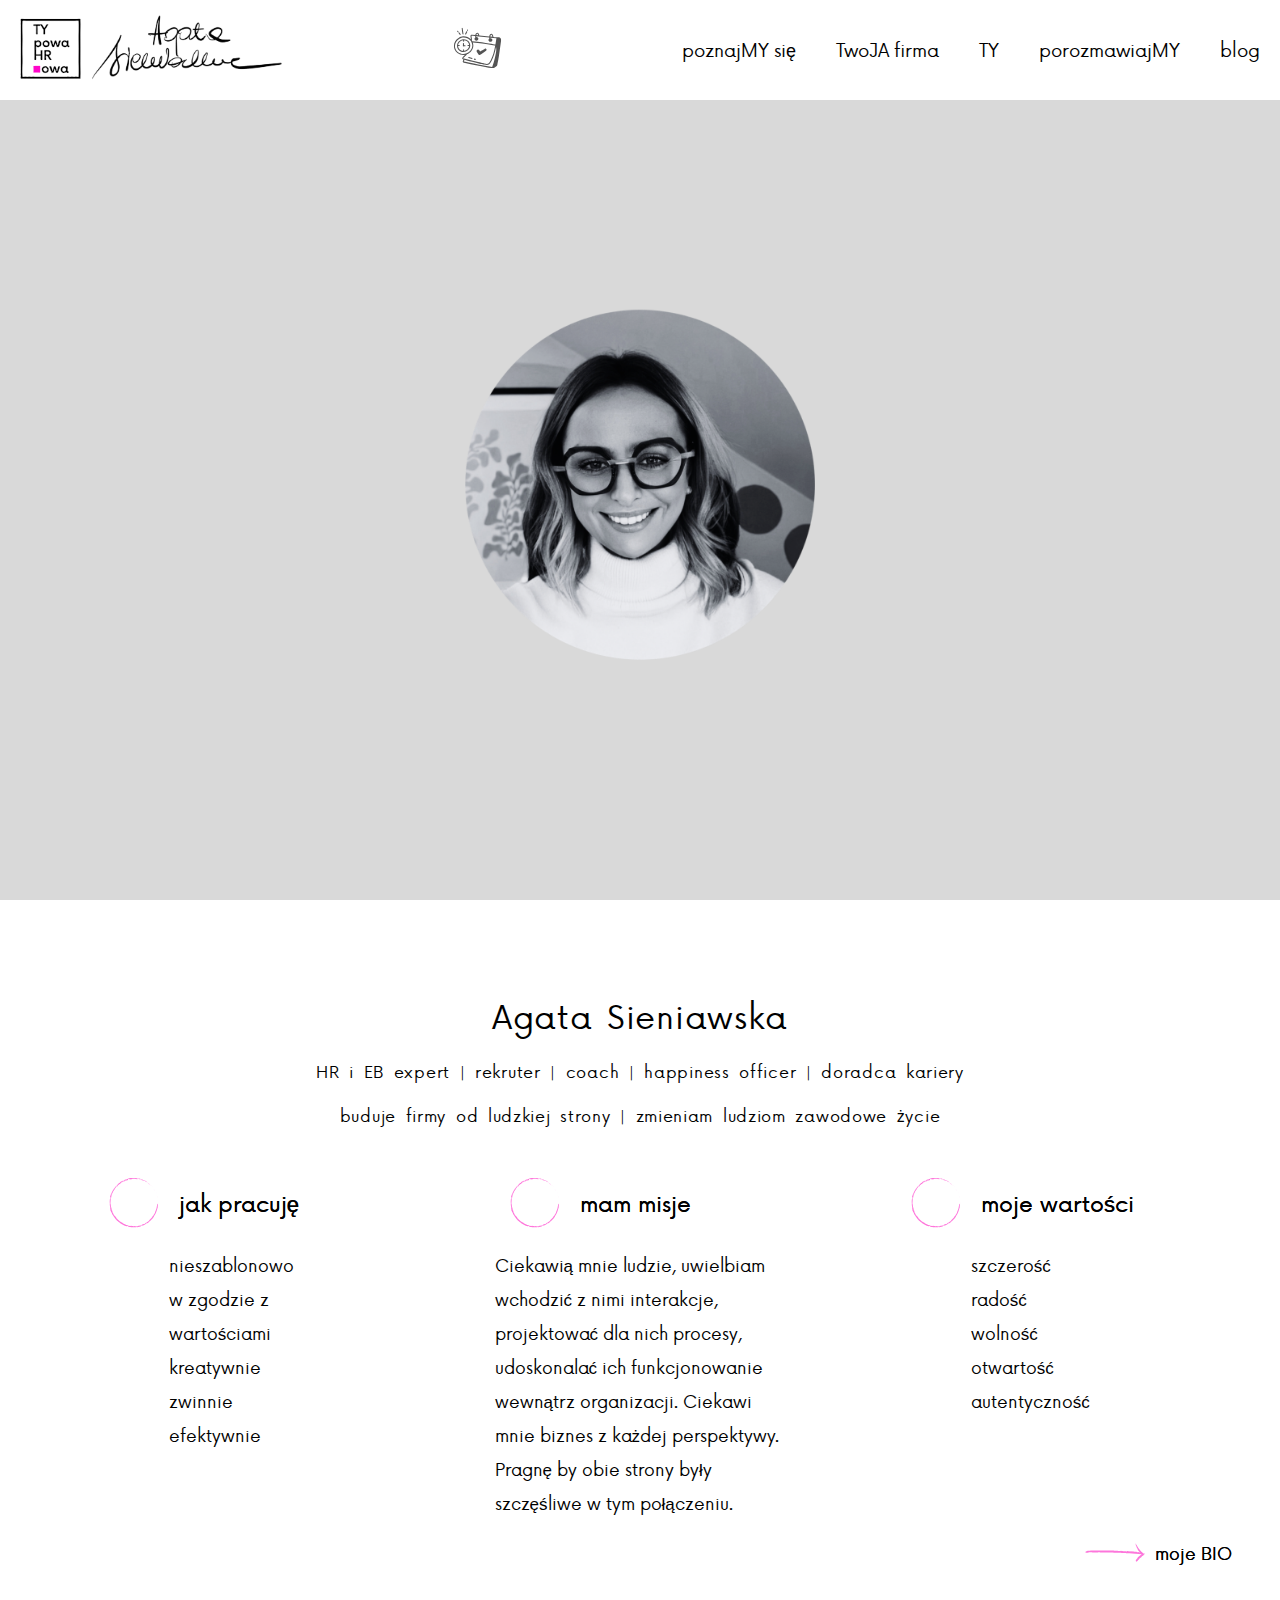
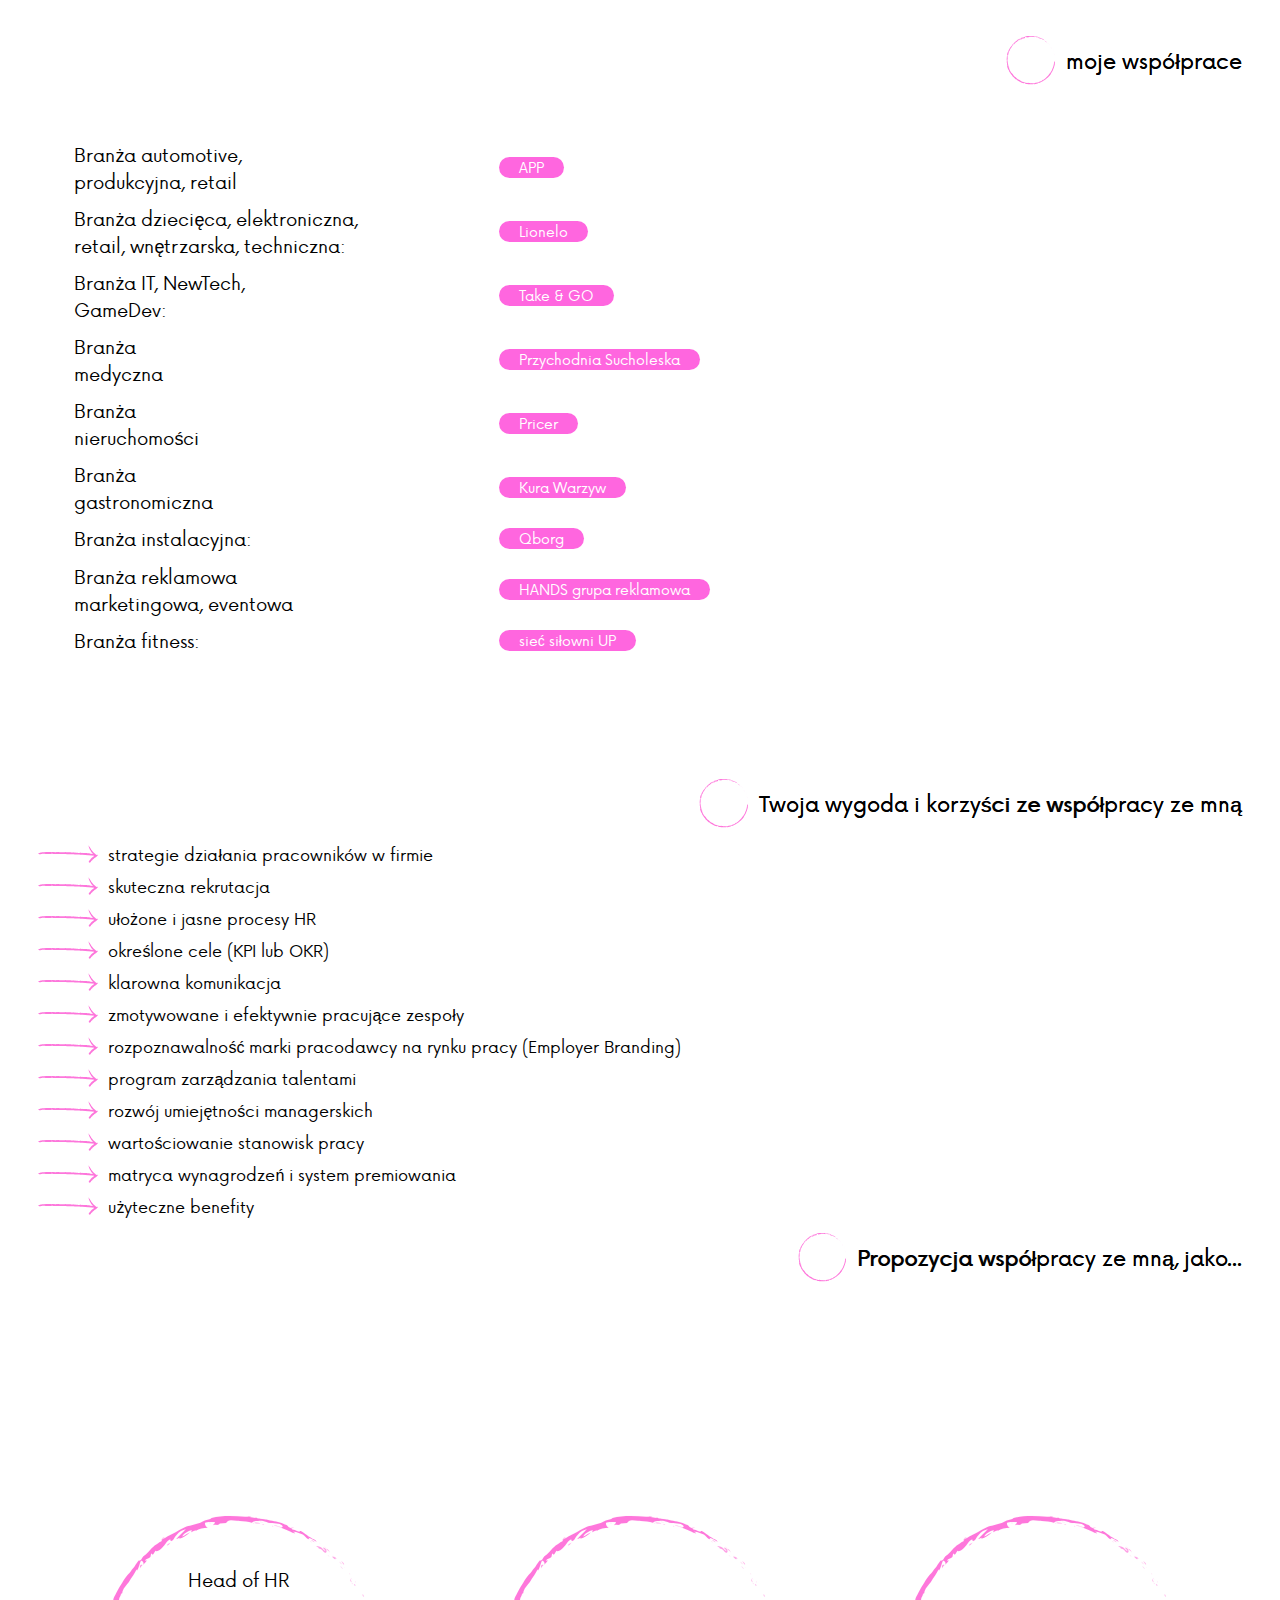
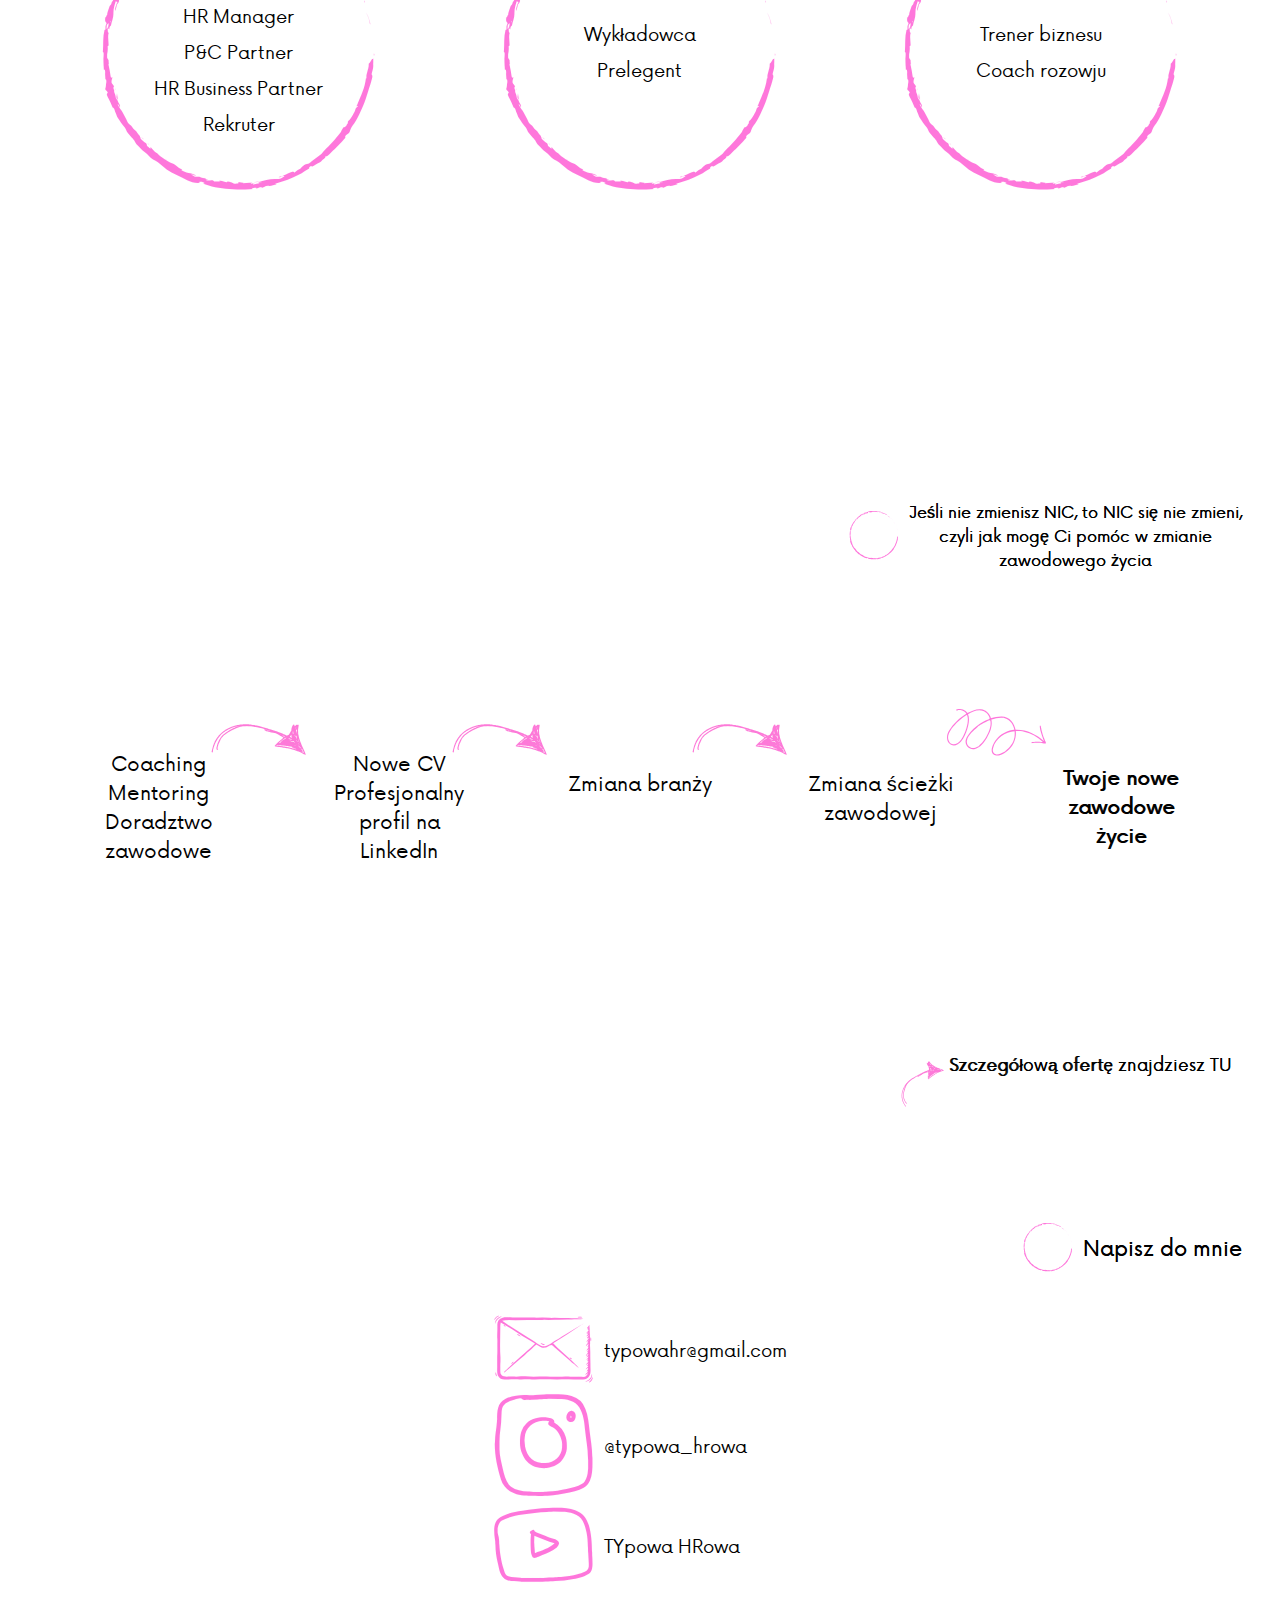
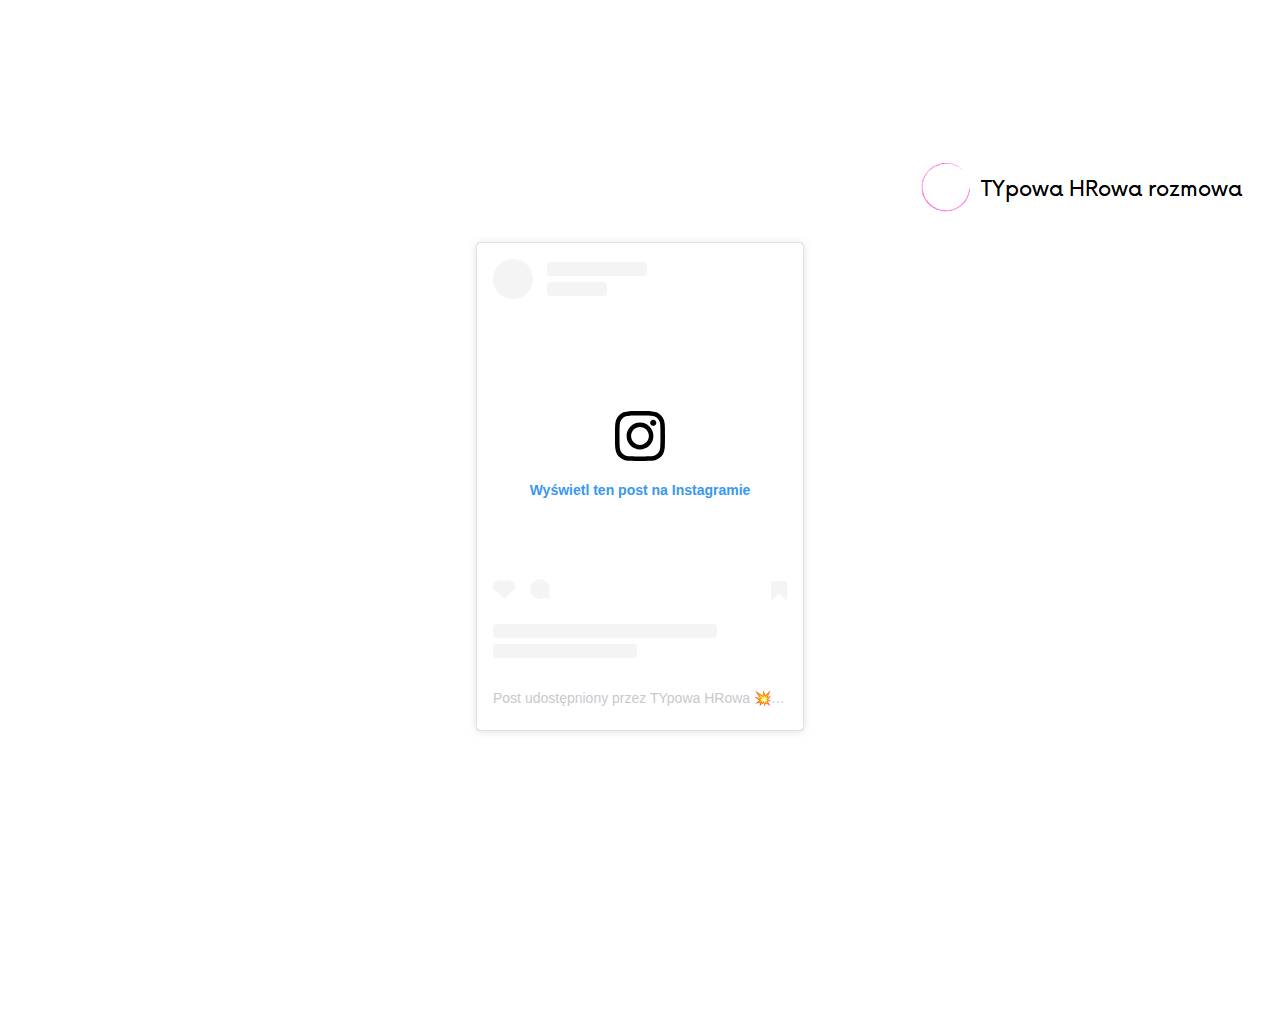
==== index.html @ 860b3805 "corrected logo Linkedin" ====
<!DOCTYPE html>
<html lang="pl">

<head>
  <meta charset="UTF-8" />
  <link rel="icon" type="image/svg+xml" href="/img/icon.svg" />
  <meta name="viewport" content="width=device-width, initial-scale=1.0" />
  <title>TypowaHRowa</title>
  <meta name="viewport" content="width=device-width, initial-scale=1.0" />

  <link rel="stylesheet" href="css/typowaHR.css" />
</head>

<body>

  <header class="header">
    <div class="header__wrapNav">
      <button class="header__logo">
        <img class="logo__icon" src="img/TYpowa HRowa logo_Agatka.svg" alt="typowaHR logo" />
        <img class="logo__icon" src="img/podpis.png" alt="typowaHR logo" />
      </button>
      <a class="meet__icon" href="https://calendly.com/typowahr/konsultacje-z-typowa-hrowa?month=2024-11">
        <svg xmlns="http://www.w3.org/2000/svg" xmlns:xlink="http://www.w3.org/1999/xlink" width="50"
          zoomAndPan="magnify" viewBox="0 0 37.5 37.499999" height="50" preserveAspectRatio="xMidYMid meet"
          version="1.0">
          <defs>
            <clipPath id="b711e6cffb">
              <path d="M 1 6 L 37 6 L 37 32.980469 L 1 32.980469 Z M 1 6 " clip-rule="nonzero" />
            </clipPath>
            <clipPath id="faabc75b31">
              <path d="M 7 2.636719 L 9 2.636719 L 9 8 L 7 8 Z M 7 2.636719 " clip-rule="nonzero" />
            </clipPath>
          </defs>
          <path fill="#545454"
            d="M 18.632812 20.929688 C 19.539062 21.941406 19.667969 23.257812 20.664062 23.265625 C 20.667969 23.265625 20.667969 23.265625 20.671875 23.265625 C 21.222656 23.265625 21.003906 23.125 24.285156 21.046875 C 24.824219 20.683594 25.882812 20.167969 25.953125 19.402344 C 25.96875 19.21875 25.929688 18.941406 25.65625 18.6875 C 25.441406 18.484375 25.117188 18.410156 24.792969 18.488281 C 24.484375 18.558594 24.539062 18.550781 21.378906 20.464844 C 21.113281 20.625 21.101562 20.65625 20.84375 20.207031 C 20.617188 19.8125 20.335938 19.40625 19.917969 19.253906 C 19.5 19.101562 19.007812 19.242188 18.71875 19.589844 C 18.34375 20.042969 18.445312 20.71875 18.632812 20.929688 Z M 18.632812 20.929688 "
            fill-opacity="1" fill-rule="nonzero" />
          <path fill="#545454"
            d="M 16.738281 26.738281 C 17.359375 26.902344 17.375 26.921875 17.46875 26.921875 C 17.644531 26.921875 17.800781 26.808594 17.847656 26.632812 C 17.90625 26.421875 17.785156 26.207031 17.574219 26.148438 L 16.945312 25.976562 C 16.734375 25.917969 16.519531 26.042969 16.460938 26.25 C 16.40625 26.460938 16.527344 26.679688 16.738281 26.738281 Z M 16.738281 26.738281 "
            fill-opacity="1" fill-rule="nonzero" />
          <path fill="#545454"
            d="M 12.523438 25.578125 L 14.90625 26.234375 C 15.113281 26.289062 15.332031 26.171875 15.390625 25.957031 C 15.449219 25.746094 15.324219 25.53125 15.117188 25.472656 L 12.734375 24.820312 C 12.519531 24.757812 12.304688 24.882812 12.25 25.09375 C 12.191406 25.304688 12.316406 25.519531 12.523438 25.578125 Z M 12.523438 25.578125 "
            fill-opacity="1" fill-rule="nonzero" />
          <g clip-path="url(#b711e6cffb)">
            <path fill="#545454"
              d="M 4.0625 21.773438 C 5.664062 22.972656 7.683594 23.535156 9.828125 23.132812 C 9.433594 23.5625 8.707031 24.316406 8.230469 24.660156 C 7.195312 25.402344 7.503906 26.226562 8.535156 26.617188 C 8.503906 26.980469 8.394531 27.335938 8.238281 27.554688 C 7.828125 28.128906 7.984375 28.746094 8.863281 28.96875 C 13.113281 30.050781 27.160156 32.550781 30.246094 33.164062 C 30.332031 33.21875 30.429688 33.246094 30.539062 33.246094 C 31.011719 33.246094 31.667969 32.785156 32.265625 32.367188 C 32.992188 31.855469 33.773438 31.726562 33.96875 30.75 C 34.707031 27.035156 34.792969 26.992188 35.753906 20.105469 L 36.757812 12.910156 C 36.835938 12.355469 37.042969 10.878906 36.027344 10.222656 C 35.632812 9.96875 34.398438 9.96875 33.878906 10.015625 C 33.742188 9.976562 32.511719 9.863281 31.054688 9.703125 C 30.984375 8.324219 30.332031 7.328125 29.484375 7.328125 C 28.703125 7.328125 28.089844 8.175781 27.941406 9.371094 L 20.503906 8.578125 C 20.355469 7.371094 19.742188 6.519531 18.964844 6.519531 C 18.25 6.519531 17.683594 7.226562 17.476562 8.257812 L 15.128906 8.007812 C 14.734375 7.972656 14.359375 8.085938 14.144531 8.3125 C 13.691406 8.761719 13.863281 9.589844 14.015625 10.316406 C 14.121094 10.8125 14.117188 10.789062 14.140625 11.5 C 12.613281 9.855469 10.550781 9.179688 8.316406 9.269531 C 7.144531 9.320312 6.175781 9.773438 5.199219 10.273438 C 0.855469 12.570312 0.0117188 18.652344 4.0625 21.773438 Z M 8.691406 25.296875 C 9.441406 24.757812 10.59375 23.53125 11.226562 22.71875 C 14.746094 21.308594 16.992188 17.566406 15.570312 13.796875 C 26.433594 14.878906 31.421875 16.09375 32.433594 16.203125 C 31.511719 20.835938 30.878906 23.699219 28.960938 27.328125 L 28.824219 27.589844 C 27.519531 30.089844 26.726562 30.382812 24.269531 29.6875 C 23.9375 29.605469 23.445312 29.398438 19.546875 28.578125 C 15.917969 27.808594 12.429688 26.917969 9.011719 25.945312 C 8.109375 25.6875 8.359375 25.539062 8.691406 25.296875 Z M 9.058594 28.203125 C 8.90625 28.167969 8.835938 28.125 8.816406 28.125 C 8.871094 27.976562 9.1875 27.691406 9.300781 26.84375 C 13.824219 28.113281 16.757812 28.792969 19.386719 29.347656 C 23.296875 30.175781 23.707031 30.359375 24.054688 30.445312 C 26.78125 31.214844 27.980469 30.90625 29.523438 27.953125 L 29.65625 27.699219 C 31.496094 24.21875 32.167969 21.53125 33.023438 17.261719 C 33.226562 18.382812 33.257812 19.5 33.097656 20.566406 C 32.40625 25.121094 31.011719 30.058594 30.410156 31.410156 C 30.25 31.773438 30.125 32.070312 30.054688 32.324219 C 26.355469 31.605469 13.136719 29.242188 9.058594 28.203125 Z M 29.484375 8.117188 C 29.804688 8.117188 30.179688 8.726562 30.253906 9.617188 L 28.730469 9.453125 C 28.839844 8.625 29.210938 8.117188 29.484375 8.117188 Z M 18.964844 7.308594 C 19.246094 7.308594 19.570312 7.777344 19.695312 8.492188 L 18.261719 8.339844 C 18.410156 7.695312 18.726562 7.308594 18.964844 7.308594 Z M 14.707031 8.863281 C 14.878906 8.683594 15.574219 8.886719 17.394531 9.042969 C 17.390625 9.359375 17.40625 9.652344 17.492188 10.039062 C 17.09375 10.277344 16.832031 10.6875 16.832031 11.148438 C 16.832031 11.882812 17.492188 12.476562 18.300781 12.476562 C 19.113281 12.476562 19.773438 11.882812 19.773438 11.148438 C 19.773438 10.414062 19.113281 9.816406 18.300781 9.816406 C 18.285156 9.816406 18.269531 9.820312 18.25 9.820312 C 18.207031 9.613281 18.179688 9.378906 18.179688 9.125 L 27.921875 10.160156 C 27.9375 10.402344 27.964844 10.632812 28.011719 10.847656 C 26.800781 11.578125 27.375 13.285156 28.820312 13.285156 C 29.632812 13.285156 30.292969 12.6875 30.292969 11.957031 C 30.292969 11.234375 29.640625 10.601562 28.769531 10.628906 C 28.746094 10.507812 28.726562 10.382812 28.714844 10.246094 L 33.308594 10.734375 C 33.164062 11.546875 33.042969 12.371094 32.929688 13.167969 C 32.824219 13.90625 32.707031 14.660156 32.574219 15.421875 C 31.535156 15.339844 26.351562 14.050781 15.195312 12.964844 C 15.109375 12.8125 15.023438 12.65625 14.929688 12.507812 C 14.949219 11.957031 14.941406 11.390625 14.898438 10.8125 C 14.867188 10.347656 14.488281 9.082031 14.707031 8.863281 Z M 5.5625 10.972656 C 6.753906 10.359375 7.5 10.050781 8.726562 10.050781 C 12.667969 10.050781 15.113281 12.941406 15.214844 15.949219 C 15.390625 20.820312 9.121094 24.578125 4.542969 21.144531 C 0.941406 18.375 1.738281 12.996094 5.5625 10.972656 Z M 5.5625 10.972656 "
              fill-opacity="1" fill-rule="nonzero" />
          </g>
          <path fill="#545454"
            d="M 4.785156 19.285156 C 7.890625 22.941406 13.851562 20.363281 13.695312 15.984375 C 13.65625 14.875 13.214844 13.800781 12.445312 12.964844 C 11.480469 11.902344 10.164062 11.398438 8.722656 11.398438 C 7.761719 11.398438 7.152344 11.660156 6.316406 12.09375 C 4.375 13.125 3.363281 15.363281 3.878906 17.480469 C 4.046875 18.136719 4.355469 18.757812 4.785156 19.285156 Z M 6.683594 12.789062 C 7.234375 12.503906 7.746094 12.273438 8.328125 12.214844 L 8.328125 12.964844 C 8.328125 13.183594 8.503906 13.359375 8.722656 13.359375 C 8.9375 13.359375 9.117188 13.183594 9.117188 12.964844 L 9.117188 12.207031 C 9.648438 12.246094 10.148438 12.367188 10.601562 12.574219 C 11.078125 12.789062 11.503906 13.097656 11.863281 13.496094 C 12.453125 14.140625 12.8125 14.945312 12.890625 15.792969 L 11.941406 15.792969 C 11.722656 15.792969 11.546875 15.96875 11.546875 16.183594 C 11.546875 16.402344 11.722656 16.578125 11.941406 16.578125 L 12.878906 16.578125 C 12.648438 18.375 11.054688 19.941406 9.117188 20.203125 L 9.117188 19.40625 C 9.117188 19.1875 8.9375 19.011719 8.722656 19.011719 C 8.503906 19.011719 8.328125 19.1875 8.328125 19.40625 L 8.328125 20.234375 C 6.335938 20.117188 4.65625 18.640625 4.542969 16.578125 L 5.5 16.578125 C 5.71875 16.578125 5.894531 16.402344 5.894531 16.183594 C 5.894531 15.96875 5.71875 15.792969 5.5 15.792969 L 4.578125 15.792969 C 4.769531 14.476562 5.582031 13.378906 6.683594 12.789062 Z M 6.683594 12.789062 "
            fill-opacity="1" fill-rule="nonzero" />
          <path fill="#545454"
            d="M 8.585938 16.824219 C 8.96875 16.75 9.359375 16.730469 9.746094 16.765625 C 9.957031 16.789062 10.15625 16.628906 10.175781 16.410156 C 10.199219 16.195312 10.039062 16.003906 9.820312 15.980469 C 9.542969 15.953125 9.265625 15.953125 8.988281 15.972656 C 9.039062 15.519531 9.03125 15.058594 8.960938 14.613281 C 8.925781 14.398438 8.730469 14.25 8.507812 14.285156 C 8.292969 14.316406 8.148438 14.519531 8.179688 14.734375 C 8.265625 15.265625 8.246094 15.824219 8.125 16.347656 C 8.0625 16.625 8.308594 16.878906 8.585938 16.824219 Z M 8.585938 16.824219 "
            fill-opacity="1" fill-rule="nonzero" />
          <path fill="#545454"
            d="M 4.589844 5.257812 C 4.453125 5.085938 4.203125 5.058594 4.035156 5.195312 C 3.863281 5.332031 3.835938 5.578125 3.972656 5.75 C 4.113281 5.890625 4.195312 6.136719 4.472656 6.136719 C 4.800781 6.136719 4.988281 5.75 4.777344 5.492188 Z M 4.589844 5.257812 "
            fill-opacity="1" fill-rule="nonzero" />
          <path fill="#545454"
            d="M 5.820312 8.042969 C 5.898438 8.140625 6.011719 8.191406 6.128906 8.191406 C 6.457031 8.191406 6.644531 7.808594 6.433594 7.550781 L 5.464844 6.34375 C 5.324219 6.171875 5.078125 6.148438 4.910156 6.285156 C 4.738281 6.417969 4.714844 6.667969 4.851562 6.835938 Z M 5.820312 8.042969 "
            fill-opacity="1" fill-rule="nonzero" />
          <g clip-path="url(#faabc75b31)">
            <path fill="#545454"
              d="M 7.503906 2.75 C 7.289062 2.785156 7.140625 2.988281 7.175781 3.203125 L 7.847656 7.5625 C 7.882812 7.777344 8.085938 7.921875 8.300781 7.890625 C 8.515625 7.855469 8.664062 7.65625 8.628906 7.441406 L 7.953125 3.082031 C 7.921875 2.867188 7.714844 2.722656 7.503906 2.75 Z M 7.503906 2.75 "
              fill-opacity="1" fill-rule="nonzero" />
          </g>
          <path fill="#545454"
            d="M 11.953125 4.933594 L 12.039062 4.757812 C 12.136719 4.566406 12.058594 4.328125 11.867188 4.230469 C 11.671875 4.132812 11.433594 4.210938 11.335938 4.402344 L 11.25 4.578125 C 11.152344 4.769531 11.230469 5.007812 11.421875 5.105469 C 11.613281 5.203125 11.855469 5.128906 11.953125 4.933594 Z M 11.953125 4.933594 "
            fill-opacity="1" fill-rule="nonzero" />
          <path fill="#545454"
            d="M 11.238281 5.472656 C 11.046875 5.375 10.808594 5.453125 10.710938 5.644531 L 9.863281 7.328125 C 9.730469 7.59375 9.925781 7.902344 10.214844 7.902344 C 10.359375 7.902344 10.5 7.820312 10.570312 7.683594 L 11.414062 6 C 11.511719 5.804688 11.433594 5.570312 11.238281 5.472656 Z M 11.238281 5.472656 "
            fill-opacity="1" fill-rule="nonzero" />
        </svg>
      </a>
      <nav class="nav">
        <div class="nav__icon">
          <svg width="50" zoomAndPan="magnify" viewBox="0 0 37.5 37.499999" height="50"
            preserveAspectRatio="xMidYMid meet" version="1.0">
            <defs>
              <clipPath id="ff70ab6bd6">
                <path d="M 2.726562 0 L 34.550781 0 L 34.550781 37 L 2.726562 37 Z M 2.726562 0 " clip-rule="nonzero" />
              </clipPath>
              <clipPath id="d353095c99">
                <path
                  d="M 22.199219 18.507812 C 22.199219 18.640625 22.175781 18.765625 22.125 18.890625 C 22.074219 19.011719 22 19.121094 21.90625 19.214844 C 21.8125 19.308594 21.703125 19.378906 21.582031 19.429688 C 21.457031 19.480469 21.332031 19.507812 21.199219 19.507812 C 21.066406 19.507812 20.9375 19.480469 20.8125 19.429688 C 20.691406 19.378906 20.582031 19.308594 20.488281 19.214844 C 20.394531 19.121094 20.324219 19.011719 20.273438 18.890625 C 20.222656 18.765625 20.195312 18.636719 20.195312 18.503906 C 20.195312 18.371094 20.222656 18.246094 20.273438 18.121094 C 20.324219 18 20.394531 17.890625 20.492188 17.796875 C 20.585938 17.703125 20.691406 17.632812 20.816406 17.582031 C 20.9375 17.53125 21.066406 17.503906 21.199219 17.503906 C 21.332031 17.503906 21.460938 17.53125 21.582031 17.582031 C 21.703125 17.632812 21.8125 17.703125 21.90625 17.796875 C 22 17.890625 22.074219 18 22.125 18.121094 C 22.175781 18.246094 22.199219 18.375 22.199219 18.507812 Z M 19.199219 19.574219 C 18.9375 19.570312 18.71875 19.664062 18.535156 19.847656 C 18.351562 20.03125 18.257812 20.253906 18.257812 20.511719 C 18.257812 20.769531 18.351562 20.992188 18.535156 21.175781 C 18.71875 21.359375 18.941406 21.449219 19.199219 21.449219 C 19.460938 21.449219 19.679688 21.355469 19.863281 21.171875 C 20.046875 20.988281 20.136719 20.765625 20.136719 20.507812 C 20.136719 20.25 20.046875 20.027344 19.863281 19.84375 C 19.679688 19.660156 19.460938 19.570312 19.199219 19.566406 Z M 17.199219 21.636719 C 16.957031 21.636719 16.75 21.722656 16.578125 21.890625 C 16.40625 22.0625 16.320312 22.269531 16.320312 22.511719 C 16.320312 22.753906 16.40625 22.960938 16.578125 23.128906 C 16.75 23.300781 16.957031 23.386719 17.199219 23.386719 C 17.4375 23.386719 17.644531 23.300781 17.816406 23.128906 C 17.988281 22.957031 18.074219 22.753906 18.074219 22.511719 C 18.074219 22.269531 17.988281 22.0625 17.816406 21.890625 C 17.648438 21.71875 17.441406 21.632812 17.199219 21.632812 Z M 15.203125 23.695312 C 14.976562 23.695312 14.785156 23.773438 14.628906 23.933594 C 14.46875 24.089844 14.390625 24.28125 14.390625 24.507812 C 14.390625 24.730469 14.46875 24.921875 14.628906 25.082031 C 14.785156 25.238281 14.976562 25.320312 15.203125 25.320312 C 15.425781 25.320312 15.617188 25.238281 15.777344 25.082031 C 15.933594 24.921875 16.015625 24.730469 16.015625 24.507812 C 16.015625 24.28125 15.933594 24.089844 15.777344 23.933594 C 15.617188 23.773438 15.425781 23.695312 15.203125 23.695312 Z M 13.203125 25.757812 C 12.996094 25.757812 12.816406 25.832031 12.671875 25.976562 C 12.527344 26.125 12.453125 26.300781 12.453125 26.507812 C 12.453125 26.714844 12.527344 26.890625 12.671875 27.035156 C 12.816406 27.183594 12.996094 27.257812 13.203125 27.257812 C 13.410156 27.257812 13.585938 27.183594 13.730469 27.035156 C 13.878906 26.890625 13.949219 26.714844 13.949219 26.507812 C 13.949219 26.300781 13.878906 26.121094 13.730469 25.976562 C 13.582031 25.828125 13.40625 25.757812 13.195312 25.757812 Z M 11.195312 27.820312 C 11.007812 27.820312 10.84375 27.886719 10.710938 28.019531 C 10.578125 28.15625 10.511719 28.316406 10.511719 28.507812 C 10.511719 28.695312 10.578125 28.859375 10.710938 28.992188 C 10.84375 29.128906 11.007812 29.195312 11.195312 29.195312 C 11.386719 29.195312 11.546875 29.128906 11.683594 28.992188 C 11.816406 28.859375 11.882812 28.695312 11.882812 28.507812 C 11.882812 28.316406 11.816406 28.15625 11.683594 28.019531 C 11.546875 27.886719 11.386719 27.820312 11.195312 27.820312 Z M 9.195312 29.882812 C 9.023438 29.882812 8.878906 29.945312 8.757812 30.066406 C 8.636719 30.1875 8.574219 30.335938 8.574219 30.503906 C 8.574219 30.675781 8.636719 30.824219 8.757812 30.945312 C 8.878906 31.066406 9.023438 31.128906 9.195312 31.128906 C 9.367188 31.128906 9.515625 31.066406 9.636719 30.945312 C 9.757812 30.824219 9.820312 30.675781 9.820312 30.503906 C 9.820312 30.335938 9.757812 30.1875 9.636719 30.066406 C 9.515625 29.945312 9.367188 29.882812 9.195312 29.882812 Z M 7.195312 31.945312 C 7.039062 31.945312 6.910156 32.003906 6.800781 32.113281 C 6.691406 32.222656 6.636719 32.355469 6.636719 32.507812 C 6.636719 32.664062 6.691406 32.796875 6.800781 32.90625 C 6.910156 33.015625 7.042969 33.070312 7.199219 33.070312 C 7.351562 33.066406 7.484375 33.011719 7.59375 32.902344 C 7.703125 32.792969 7.757812 32.660156 7.757812 32.503906 C 7.753906 32.351562 7.699219 32.21875 7.589844 32.109375 C 7.480469 32 7.351562 31.945312 7.195312 31.945312 Z M 5.195312 34.011719 C 5.058594 34.007812 4.941406 34.058594 4.84375 34.15625 C 4.746094 34.253906 4.695312 34.371094 4.695312 34.507812 C 4.695312 34.644531 4.746094 34.761719 4.84375 34.859375 C 4.9375 34.957031 5.058594 35.007812 5.195312 35.007812 C 5.332031 35.007812 5.449219 34.957031 5.546875 34.859375 C 5.644531 34.761719 5.691406 34.644531 5.691406 34.507812 C 5.691406 34.371094 5.644531 34.253906 5.546875 34.15625 C 5.449219 34.058594 5.332031 34.011719 5.195312 34.011719 Z M 3.195312 36.074219 C 3.074219 36.074219 2.972656 36.117188 2.886719 36.199219 C 2.800781 36.285156 2.761719 36.386719 2.757812 36.507812 C 2.757812 36.628906 2.800781 36.730469 2.886719 36.816406 C 2.972656 36.902344 3.074219 36.945312 3.195312 36.945312 C 3.316406 36.945312 3.417969 36.902344 3.503906 36.816406 C 3.589844 36.730469 3.628906 36.628906 3.628906 36.507812 C 3.628906 36.390625 3.589844 36.285156 3.503906 36.203125 C 3.417969 36.117188 3.316406 36.074219 3.195312 36.074219 Z M 25.222656 17.503906 C 25.089844 17.503906 24.960938 17.527344 24.839844 17.578125 C 24.71875 17.628906 24.609375 17.703125 24.515625 17.796875 C 24.417969 17.890625 24.347656 17.996094 24.296875 18.121094 C 24.246094 18.242188 24.21875 18.371094 24.21875 18.503906 C 24.21875 18.636719 24.242188 18.765625 24.292969 18.886719 C 24.34375 19.011719 24.417969 19.117188 24.511719 19.210938 C 24.605469 19.308594 24.710938 19.378906 24.835938 19.429688 C 24.957031 19.480469 25.085938 19.507812 25.21875 19.507812 C 25.351562 19.507812 25.480469 19.480469 25.601562 19.429688 C 25.726562 19.378906 25.832031 19.308594 25.929688 19.214844 C 26.023438 19.121094 26.09375 19.011719 26.144531 18.890625 C 26.195312 18.765625 26.222656 18.640625 26.222656 18.507812 C 26.222656 18.375 26.195312 18.246094 26.144531 18.125 C 26.09375 18 26.023438 17.894531 25.929688 17.800781 C 25.835938 17.707031 25.726562 17.632812 25.605469 17.582031 C 25.484375 17.53125 25.355469 17.503906 25.222656 17.503906 Z M 23.222656 19.566406 C 22.964844 19.566406 22.742188 19.660156 22.558594 19.84375 C 22.375 20.023438 22.285156 20.246094 22.285156 20.503906 C 22.285156 20.765625 22.375 20.984375 22.558594 21.167969 C 22.742188 21.351562 22.960938 21.445312 23.222656 21.445312 C 23.480469 21.445312 23.703125 21.355469 23.886719 21.171875 C 24.070312 20.988281 24.160156 20.765625 24.160156 20.507812 C 24.160156 20.25 24.070312 20.027344 23.886719 19.84375 C 23.703125 19.660156 23.484375 19.566406 23.222656 19.566406 Z M 21.222656 21.632812 C 20.980469 21.632812 20.773438 21.714844 20.601562 21.886719 C 20.433594 22.058594 20.347656 22.265625 20.347656 22.507812 C 20.347656 22.75 20.433594 22.953125 20.601562 23.125 C 20.773438 23.296875 20.980469 23.382812 21.222656 23.382812 C 21.464844 23.382812 21.671875 23.296875 21.839844 23.125 C 22.011719 22.953125 22.097656 22.746094 22.097656 22.507812 C 22.097656 22.265625 22.011719 22.058594 21.839844 21.886719 C 21.671875 21.71875 21.464844 21.632812 21.222656 21.632812 Z M 19.222656 23.695312 C 19 23.695312 18.808594 23.773438 18.648438 23.933594 C 18.488281 24.089844 18.410156 24.28125 18.410156 24.507812 C 18.410156 24.730469 18.488281 24.921875 18.648438 25.082031 C 18.808594 25.238281 19 25.320312 19.222656 25.320312 C 19.445312 25.320312 19.636719 25.238281 19.796875 25.082031 C 19.957031 24.921875 20.035156 24.730469 20.035156 24.507812 C 20.035156 24.28125 19.957031 24.089844 19.796875 23.933594 C 19.636719 23.773438 19.445312 23.695312 19.222656 23.695312 Z M 17.222656 25.757812 C 17.015625 25.757812 16.839844 25.832031 16.691406 25.976562 C 16.546875 26.125 16.472656 26.300781 16.472656 26.507812 C 16.472656 26.714844 16.546875 26.890625 16.691406 27.035156 C 16.839844 27.183594 17.015625 27.257812 17.222656 27.257812 C 17.429688 27.257812 17.605469 27.183594 17.75 27.035156 C 17.898438 26.890625 17.972656 26.714844 17.972656 26.507812 C 17.972656 26.300781 17.898438 26.125 17.753906 25.976562 C 17.605469 25.832031 17.429688 25.757812 17.222656 25.757812 Z M 15.222656 27.820312 C 15.03125 27.820312 14.871094 27.890625 14.738281 28.023438 C 14.605469 28.160156 14.539062 28.320312 14.539062 28.511719 C 14.539062 28.699219 14.609375 28.863281 14.742188 28.996094 C 14.878906 29.128906 15.039062 29.195312 15.230469 29.195312 C 15.417969 29.191406 15.578125 29.125 15.714844 28.992188 C 15.847656 28.855469 15.914062 28.695312 15.914062 28.503906 C 15.914062 28.316406 15.84375 28.152344 15.710938 28.019531 C 15.574219 27.886719 15.410156 27.820312 15.222656 27.820312 Z M 13.222656 29.882812 C 13.050781 29.882812 12.902344 29.945312 12.78125 30.066406 C 12.660156 30.1875 12.597656 30.335938 12.597656 30.503906 C 12.597656 30.675781 12.660156 30.824219 12.78125 30.945312 C 12.902344 31.066406 13.050781 31.128906 13.222656 31.128906 C 13.394531 31.128906 13.539062 31.066406 13.660156 30.945312 C 13.78125 30.824219 13.84375 30.675781 13.84375 30.503906 C 13.84375 30.335938 13.78125 30.1875 13.660156 30.066406 C 13.539062 29.945312 13.394531 29.882812 13.222656 29.882812 Z M 11.222656 31.945312 C 11.066406 31.945312 10.933594 32.003906 10.824219 32.113281 C 10.714844 32.222656 10.660156 32.351562 10.660156 32.507812 C 10.660156 32.664062 10.714844 32.796875 10.824219 32.90625 C 10.933594 33.015625 11.066406 33.070312 11.222656 33.070312 C 11.375 33.070312 11.507812 33.015625 11.617188 32.90625 C 11.726562 32.796875 11.78125 32.664062 11.78125 32.507812 C 11.78125 32.351562 11.726562 32.222656 11.617188 32.113281 C 11.507812 32.003906 11.375 31.945312 11.222656 31.945312 Z M 9.21875 34.011719 C 9.082031 34.011719 8.964844 34.058594 8.867188 34.15625 C 8.769531 34.253906 8.722656 34.371094 8.722656 34.507812 C 8.722656 34.644531 8.769531 34.761719 8.867188 34.859375 C 8.964844 34.957031 9.082031 35.007812 9.21875 35.007812 C 9.359375 35.007812 9.476562 34.957031 9.574219 34.859375 C 9.671875 34.761719 9.71875 34.644531 9.71875 34.507812 C 9.71875 34.371094 9.671875 34.253906 9.574219 34.15625 C 9.476562 34.058594 9.359375 34.011719 9.21875 34.011719 Z M 7.222656 36.074219 C 7.101562 36.074219 6.996094 36.117188 6.914062 36.199219 C 6.828125 36.285156 6.785156 36.386719 6.785156 36.507812 C 6.785156 36.628906 6.828125 36.730469 6.910156 36.816406 C 6.996094 36.902344 7.097656 36.945312 7.21875 36.945312 C 7.339844 36.945312 7.441406 36.902344 7.527344 36.816406 C 7.613281 36.730469 7.65625 36.628906 7.65625 36.507812 C 7.65625 36.390625 7.613281 36.285156 7.527344 36.203125 C 7.445312 36.117188 7.339844 36.074219 7.222656 36.074219 Z M 29.246094 17.503906 C 29.113281 17.503906 28.988281 17.53125 28.863281 17.582031 C 28.742188 17.632812 28.632812 17.703125 28.539062 17.796875 C 28.445312 17.890625 28.375 18 28.324219 18.121094 C 28.273438 18.246094 28.246094 18.375 28.246094 18.507812 C 28.246094 18.640625 28.273438 18.765625 28.324219 18.890625 C 28.375 19.011719 28.445312 19.121094 28.539062 19.214844 C 28.632812 19.308594 28.742188 19.378906 28.863281 19.429688 C 28.988281 19.480469 29.113281 19.507812 29.246094 19.507812 C 29.378906 19.507812 29.507812 19.480469 29.632812 19.429688 C 29.753906 19.378906 29.863281 19.308594 29.957031 19.214844 C 30.050781 19.121094 30.121094 19.011719 30.171875 18.890625 C 30.222656 18.765625 30.25 18.640625 30.25 18.507812 C 30.25 18.375 30.222656 18.246094 30.171875 18.121094 C 30.121094 18 30.050781 17.890625 29.957031 17.796875 C 29.863281 17.703125 29.753906 17.632812 29.632812 17.582031 C 29.507812 17.53125 29.378906 17.503906 29.246094 17.503906 Z M 27.25 19.566406 C 26.988281 19.566406 26.769531 19.660156 26.585938 19.84375 C 26.402344 20.023438 26.308594 20.246094 26.308594 20.503906 C 26.308594 20.765625 26.398438 20.984375 26.582031 21.167969 C 26.765625 21.351562 26.988281 21.445312 27.246094 21.445312 C 27.503906 21.445312 27.726562 21.355469 27.910156 21.171875 C 28.09375 20.988281 28.183594 20.765625 28.1875 20.507812 C 28.1875 20.25 28.09375 20.027344 27.910156 19.84375 C 27.726562 19.660156 27.507812 19.566406 27.25 19.566406 Z M 25.246094 21.632812 C 25.003906 21.632812 24.796875 21.714844 24.625 21.886719 C 24.453125 22.058594 24.367188 22.265625 24.367188 22.507812 C 24.367188 22.75 24.453125 22.953125 24.625 23.125 C 24.796875 23.296875 25 23.382812 25.242188 23.382812 C 25.484375 23.382812 25.691406 23.296875 25.863281 23.125 C 26.035156 22.953125 26.117188 22.746094 26.117188 22.507812 C 26.117188 22.265625 26.035156 22.058594 25.863281 21.886719 C 25.691406 21.71875 25.484375 21.632812 25.246094 21.632812 Z M 23.242188 23.695312 C 23.019531 23.695312 22.828125 23.773438 22.667969 23.933594 C 22.511719 24.089844 22.429688 24.28125 22.429688 24.507812 C 22.429688 24.730469 22.511719 24.921875 22.667969 25.082031 C 22.828125 25.238281 23.019531 25.320312 23.242188 25.320312 C 23.46875 25.320312 23.660156 25.238281 23.816406 25.082031 C 23.976562 24.921875 24.054688 24.730469 24.054688 24.507812 C 24.054688 24.28125 23.976562 24.089844 23.820312 23.933594 C 23.660156 23.773438 23.472656 23.695312 23.246094 23.695312 Z M 21.246094 25.757812 C 21.039062 25.757812 20.863281 25.832031 20.714844 25.976562 C 20.570312 26.125 20.496094 26.300781 20.496094 26.507812 C 20.496094 26.714844 20.570312 26.890625 20.714844 27.035156 C 20.863281 27.183594 21.039062 27.257812 21.246094 27.257812 C 21.453125 27.257812 21.628906 27.183594 21.773438 27.035156 C 21.921875 26.890625 21.996094 26.714844 21.996094 26.507812 C 21.996094 26.300781 21.921875 26.125 21.773438 25.976562 C 21.628906 25.832031 21.453125 25.757812 21.246094 25.757812 Z M 19.246094 27.820312 C 19.054688 27.820312 18.894531 27.886719 18.757812 28.019531 C 18.625 28.15625 18.558594 28.316406 18.558594 28.507812 C 18.558594 28.695312 18.625 28.859375 18.757812 28.992188 C 18.894531 29.128906 19.054688 29.195312 19.246094 29.195312 C 19.433594 29.195312 19.597656 29.128906 19.730469 28.992188 C 19.863281 28.859375 19.929688 28.695312 19.929688 28.507812 C 19.933594 28.316406 19.863281 28.15625 19.730469 28.023438 C 19.597656 27.886719 19.4375 27.820312 19.246094 27.820312 Z M 17.246094 29.882812 C 17.074219 29.882812 16.925781 29.945312 16.804688 30.066406 C 16.683594 30.1875 16.625 30.335938 16.625 30.503906 C 16.625 30.675781 16.683594 30.824219 16.804688 30.945312 C 16.925781 31.066406 17.074219 31.128906 17.246094 31.128906 C 17.417969 31.128906 17.5625 31.066406 17.6875 30.945312 C 17.808594 30.824219 17.867188 30.675781 17.867188 30.503906 C 17.867188 30.335938 17.808594 30.1875 17.6875 30.066406 C 17.5625 29.945312 17.417969 29.882812 17.246094 29.882812 Z M 15.246094 31.945312 C 15.089844 31.945312 14.957031 32.003906 14.847656 32.113281 C 14.738281 32.222656 14.683594 32.355469 14.683594 32.507812 C 14.683594 32.664062 14.742188 32.796875 14.851562 32.90625 C 14.960938 33.015625 15.09375 33.070312 15.246094 33.070312 C 15.402344 33.066406 15.535156 33.011719 15.644531 32.902344 C 15.753906 32.792969 15.808594 32.660156 15.804688 32.503906 C 15.804688 32.351562 15.75 32.21875 15.640625 32.109375 C 15.53125 32 15.398438 31.945312 15.246094 31.945312 Z M 13.246094 34.011719 C 13.109375 34.011719 12.992188 34.058594 12.894531 34.15625 C 12.796875 34.253906 12.75 34.371094 12.75 34.507812 C 12.75 34.644531 12.796875 34.761719 12.894531 34.859375 C 12.992188 34.957031 13.109375 35.007812 13.246094 35.007812 C 13.382812 35.007812 13.503906 34.957031 13.597656 34.859375 C 13.695312 34.761719 13.746094 34.644531 13.746094 34.507812 C 13.746094 34.371094 13.695312 34.253906 13.597656 34.15625 C 13.503906 34.058594 13.382812 34.011719 13.246094 34.011719 Z M 11.246094 36.074219 C 11.128906 36.074219 11.023438 36.117188 10.9375 36.199219 C 10.855469 36.285156 10.8125 36.386719 10.8125 36.507812 C 10.8125 36.628906 10.851562 36.730469 10.9375 36.816406 C 11.023438 36.902344 11.125 36.945312 11.246094 36.945312 C 11.367188 36.945312 11.46875 36.902344 11.554688 36.816406 C 11.640625 36.730469 11.683594 36.628906 11.683594 36.507812 C 11.683594 36.386719 11.640625 36.285156 11.554688 36.199219 C 11.46875 36.117188 11.367188 36.074219 11.246094 36.074219 Z M 33.273438 17.503906 C 33.140625 17.503906 33.011719 17.53125 32.890625 17.582031 C 32.765625 17.632812 32.65625 17.703125 32.5625 17.796875 C 32.46875 17.890625 32.398438 18 32.347656 18.121094 C 32.296875 18.246094 32.269531 18.375 32.269531 18.507812 C 32.269531 18.640625 32.296875 18.765625 32.347656 18.890625 C 32.398438 19.011719 32.46875 19.121094 32.5625 19.214844 C 32.65625 19.308594 32.765625 19.378906 32.890625 19.429688 C 33.011719 19.480469 33.140625 19.507812 33.273438 19.507812 C 33.40625 19.507812 33.53125 19.480469 33.65625 19.429688 C 33.777344 19.378906 33.886719 19.308594 33.980469 19.214844 C 34.074219 19.121094 34.148438 19.011719 34.199219 18.890625 C 34.25 18.765625 34.273438 18.640625 34.273438 18.507812 C 34.273438 18.375 34.25 18.246094 34.199219 18.121094 C 34.148438 18 34.074219 17.890625 33.980469 17.796875 C 33.886719 17.703125 33.777344 17.632812 33.65625 17.582031 C 33.53125 17.53125 33.40625 17.503906 33.273438 17.503906 Z M 31.273438 19.566406 C 31.015625 19.566406 30.792969 19.660156 30.609375 19.84375 C 30.425781 20.023438 30.332031 20.246094 30.332031 20.503906 C 30.332031 20.765625 30.425781 20.984375 30.609375 21.167969 C 30.789062 21.351562 31.011719 21.445312 31.269531 21.445312 C 31.53125 21.445312 31.75 21.355469 31.933594 21.171875 C 32.117188 20.988281 32.210938 20.765625 32.210938 20.507812 C 32.210938 20.25 32.121094 20.027344 31.9375 19.84375 C 31.753906 19.660156 31.53125 19.566406 31.273438 19.566406 Z M 29.273438 21.632812 C 29.03125 21.632812 28.824219 21.714844 28.652344 21.886719 C 28.480469 22.058594 28.394531 22.265625 28.394531 22.507812 C 28.394531 22.75 28.480469 22.953125 28.652344 23.125 C 28.824219 23.296875 29.03125 23.382812 29.273438 23.382812 C 29.515625 23.382812 29.71875 23.296875 29.890625 23.125 C 30.0625 22.953125 30.148438 22.746094 30.148438 22.507812 C 30.148438 22.265625 30.0625 22.058594 29.890625 21.886719 C 29.71875 21.71875 29.515625 21.632812 29.273438 21.632812 Z M 27.273438 23.695312 C 27.046875 23.695312 26.855469 23.773438 26.699219 23.933594 C 26.542969 24.09375 26.460938 24.285156 26.464844 24.507812 C 26.464844 24.734375 26.542969 24.921875 26.703125 25.082031 C 26.863281 25.238281 27.054688 25.320312 27.277344 25.320312 C 27.5 25.316406 27.691406 25.238281 27.851562 25.082031 C 28.007812 24.921875 28.089844 24.730469 28.089844 24.507812 C 28.089844 24.28125 28.007812 24.089844 27.847656 23.929688 C 27.6875 23.773438 27.496094 23.691406 27.273438 23.695312 Z M 25.273438 25.757812 C 25.066406 25.757812 24.886719 25.832031 24.742188 25.976562 C 24.59375 26.125 24.523438 26.300781 24.523438 26.507812 C 24.523438 26.714844 24.59375 26.890625 24.742188 27.035156 C 24.886719 27.183594 25.066406 27.257812 25.273438 27.257812 C 25.480469 27.257812 25.65625 27.183594 25.800781 27.035156 C 25.949219 26.890625 26.019531 26.714844 26.019531 26.507812 C 26.019531 26.300781 25.949219 26.125 25.800781 25.976562 C 25.65625 25.832031 25.480469 25.757812 25.273438 25.757812 Z M 23.269531 27.820312 C 23.082031 27.820312 22.917969 27.886719 22.785156 28.019531 C 22.652344 28.15625 22.585938 28.316406 22.585938 28.507812 C 22.585938 28.695312 22.652344 28.859375 22.785156 28.992188 C 22.917969 29.128906 23.082031 29.195312 23.269531 29.195312 C 23.460938 29.195312 23.621094 29.128906 23.757812 28.992188 C 23.890625 28.859375 23.957031 28.695312 23.957031 28.507812 C 23.957031 28.316406 23.890625 28.15625 23.757812 28.019531 C 23.625 27.886719 23.460938 27.820312 23.269531 27.820312 Z M 21.269531 29.882812 C 21.097656 29.882812 20.953125 29.945312 20.832031 30.066406 C 20.710938 30.1875 20.648438 30.335938 20.648438 30.503906 C 20.648438 30.675781 20.710938 30.824219 20.832031 30.945312 C 20.953125 31.066406 21.097656 31.128906 21.269531 31.128906 C 21.441406 31.128906 21.589844 31.066406 21.710938 30.945312 C 21.832031 30.824219 21.894531 30.675781 21.894531 30.503906 C 21.894531 30.335938 21.832031 30.1875 21.710938 30.066406 C 21.589844 29.945312 21.441406 29.882812 21.269531 29.882812 Z M 19.269531 31.945312 C 19.117188 31.945312 18.984375 32.003906 18.875 32.113281 C 18.765625 32.222656 18.710938 32.351562 18.710938 32.507812 C 18.710938 32.664062 18.765625 32.796875 18.875 32.90625 C 18.984375 33.015625 19.117188 33.070312 19.269531 33.070312 C 19.425781 33.070312 19.558594 33.015625 19.667969 32.90625 C 19.777344 32.796875 19.832031 32.664062 19.832031 32.507812 C 19.832031 32.351562 19.777344 32.222656 19.667969 32.113281 C 19.558594 32.003906 19.425781 31.945312 19.269531 31.945312 Z M 17.269531 34.011719 C 17.132812 34.011719 17.015625 34.058594 16.917969 34.15625 C 16.820312 34.253906 16.773438 34.371094 16.773438 34.507812 C 16.773438 34.644531 16.820312 34.761719 16.917969 34.859375 C 17.015625 34.957031 17.132812 35.007812 17.269531 35.007812 C 17.40625 35.007812 17.523438 34.957031 17.621094 34.859375 C 17.71875 34.761719 17.769531 34.644531 17.769531 34.507812 C 17.769531 34.371094 17.71875 34.253906 17.621094 34.15625 C 17.523438 34.058594 17.40625 34.011719 17.269531 34.011719 Z M 15.269531 36.074219 C 15.148438 36.074219 15.046875 36.117188 14.960938 36.199219 C 14.878906 36.285156 14.835938 36.386719 14.835938 36.507812 C 14.835938 36.628906 14.875 36.730469 14.960938 36.816406 C 15.046875 36.902344 15.148438 36.945312 15.269531 36.945312 C 15.390625 36.945312 15.492188 36.902344 15.578125 36.816406 C 15.664062 36.730469 15.703125 36.628906 15.703125 36.507812 C 15.703125 36.390625 15.664062 36.285156 15.578125 36.203125 C 15.492188 36.117188 15.390625 36.074219 15.269531 36.074219 Z M 19.199219 15.566406 C 18.941406 15.566406 18.71875 15.65625 18.535156 15.839844 C 18.351562 16.023438 18.261719 16.242188 18.257812 16.503906 C 18.257812 16.761719 18.347656 16.984375 18.53125 17.167969 C 18.714844 17.351562 18.933594 17.441406 19.195312 17.445312 C 19.453125 17.445312 19.675781 17.355469 19.859375 17.171875 C 20.042969 16.988281 20.136719 16.765625 20.136719 16.507812 C 20.136719 16.25 20.046875 16.027344 19.863281 15.84375 C 19.679688 15.660156 19.460938 15.566406 19.199219 15.566406 Z M 17.199219 13.628906 C 16.957031 13.628906 16.753906 13.714844 16.582031 13.886719 C 16.410156 14.054688 16.324219 14.261719 16.324219 14.503906 C 16.324219 14.746094 16.410156 14.953125 16.582031 15.125 C 16.75 15.292969 16.957031 15.378906 17.199219 15.378906 C 17.441406 15.378906 17.648438 15.296875 17.820312 15.125 C 17.988281 14.953125 18.074219 14.746094 18.074219 14.503906 C 18.074219 14.261719 17.988281 14.054688 17.816406 13.886719 C 17.648438 13.714844 17.441406 13.628906 17.199219 13.628906 Z M 15.203125 11.691406 C 14.976562 11.691406 14.785156 11.773438 14.628906 11.929688 C 14.46875 12.089844 14.390625 12.28125 14.390625 12.503906 C 14.390625 12.730469 14.46875 12.921875 14.628906 13.078125 C 14.785156 13.238281 14.976562 13.316406 15.203125 13.316406 C 15.425781 13.316406 15.617188 13.238281 15.777344 13.078125 C 15.933594 12.921875 16.015625 12.730469 16.015625 12.503906 C 16.015625 12.28125 15.933594 12.089844 15.777344 11.929688 C 15.617188 11.773438 15.425781 11.691406 15.203125 11.691406 Z M 13.195312 9.753906 C 12.992188 9.753906 12.8125 9.828125 12.667969 9.972656 C 12.519531 10.121094 12.449219 10.296875 12.449219 10.503906 C 12.449219 10.710938 12.519531 10.886719 12.667969 11.03125 C 12.8125 11.179688 12.992188 11.253906 13.195312 11.253906 C 13.402344 11.253906 13.582031 11.179688 13.726562 11.03125 C 13.875 10.886719 13.945312 10.710938 13.945312 10.503906 C 13.945312 10.296875 13.875 10.121094 13.726562 9.972656 C 13.582031 9.828125 13.402344 9.753906 13.195312 9.753906 Z M 11.195312 7.816406 C 11.007812 7.816406 10.84375 7.886719 10.710938 8.019531 C 10.578125 8.152344 10.511719 8.316406 10.511719 8.503906 C 10.511719 8.695312 10.578125 8.855469 10.710938 8.992188 C 10.84375 9.125 11.007812 9.191406 11.199219 9.191406 C 11.386719 9.191406 11.550781 9.125 11.683594 8.988281 C 11.816406 8.855469 11.882812 8.695312 11.882812 8.503906 C 11.882812 8.3125 11.816406 8.152344 11.683594 8.019531 C 11.546875 7.882812 11.386719 7.816406 11.195312 7.816406 Z M 9.195312 5.878906 C 9.023438 5.878906 8.878906 5.941406 8.757812 6.0625 C 8.636719 6.183594 8.574219 6.328125 8.574219 6.5 C 8.574219 6.671875 8.636719 6.820312 8.757812 6.941406 C 8.878906 7.0625 9.023438 7.125 9.195312 7.125 C 9.367188 7.125 9.515625 7.0625 9.636719 6.941406 C 9.757812 6.820312 9.820312 6.671875 9.820312 6.5 C 9.820312 6.328125 9.757812 6.183594 9.636719 6.0625 C 9.515625 5.941406 9.367188 5.878906 9.195312 5.878906 Z M 7.195312 3.941406 C 7.042969 3.941406 6.910156 3.996094 6.800781 4.105469 C 6.691406 4.214844 6.636719 4.347656 6.636719 4.503906 C 6.636719 4.65625 6.691406 4.789062 6.800781 4.898438 C 6.910156 5.007812 7.042969 5.0625 7.195312 5.0625 C 7.351562 5.0625 7.484375 5.007812 7.59375 4.898438 C 7.703125 4.789062 7.757812 4.65625 7.757812 4.503906 C 7.757812 4.347656 7.703125 4.214844 7.59375 4.105469 C 7.484375 3.996094 7.351562 3.941406 7.195312 3.941406 Z M 5.195312 2.003906 C 5.058594 2.003906 4.941406 2.054688 4.84375 2.152344 C 4.746094 2.246094 4.695312 2.363281 4.695312 2.503906 C 4.695312 2.640625 4.746094 2.757812 4.84375 2.855469 C 4.9375 2.953125 5.058594 3.003906 5.195312 3.003906 C 5.332031 3.003906 5.449219 2.953125 5.546875 2.855469 C 5.644531 2.757812 5.691406 2.640625 5.691406 2.503906 C 5.691406 2.367188 5.644531 2.25 5.546875 2.152344 C 5.449219 2.054688 5.332031 2.003906 5.195312 2.003906 Z M 3.195312 0.0664062 C 3.074219 0.0664062 2.972656 0.109375 2.886719 0.195312 C 2.800781 0.28125 2.761719 0.382812 2.757812 0.503906 C 2.757812 0.621094 2.800781 0.726562 2.886719 0.8125 C 2.972656 0.894531 3.074219 0.9375 3.195312 0.9375 C 3.316406 0.9375 3.417969 0.894531 3.503906 0.8125 C 3.589844 0.726562 3.628906 0.625 3.628906 0.503906 C 3.628906 0.382812 3.589844 0.28125 3.503906 0.195312 C 3.417969 0.109375 3.316406 0.0664062 3.195312 0.0664062 Z M 23.222656 15.566406 C 22.964844 15.566406 22.742188 15.65625 22.558594 15.839844 C 22.375 16.023438 22.285156 16.246094 22.285156 16.503906 C 22.285156 16.761719 22.375 16.984375 22.558594 17.167969 C 22.742188 17.351562 22.960938 17.445312 23.21875 17.445312 C 23.480469 17.445312 23.699219 17.351562 23.882812 17.171875 C 24.066406 16.988281 24.160156 16.765625 24.160156 16.507812 C 24.160156 16.25 24.070312 16.027344 23.886719 15.84375 C 23.703125 15.660156 23.484375 15.566406 23.222656 15.566406 Z M 21.222656 15.378906 C 21.464844 15.378906 21.671875 15.292969 21.84375 15.125 C 22.011719 14.953125 22.097656 14.746094 22.097656 14.503906 C 22.097656 14.261719 22.011719 14.054688 21.839844 13.886719 C 21.671875 13.714844 21.464844 13.628906 21.222656 13.628906 C 20.980469 13.628906 20.773438 13.714844 20.601562 13.886719 C 20.433594 14.058594 20.347656 14.261719 20.347656 14.503906 C 20.347656 14.746094 20.433594 14.953125 20.605469 15.125 C 20.773438 15.292969 20.980469 15.378906 21.222656 15.378906 Z M 19.222656 13.316406 C 19.445312 13.316406 19.640625 13.238281 19.796875 13.078125 C 19.957031 12.917969 20.035156 12.726562 20.035156 12.503906 C 20.035156 12.277344 19.953125 12.085938 19.796875 11.929688 C 19.636719 11.769531 19.445312 11.691406 19.21875 11.691406 C 18.996094 11.691406 18.804688 11.773438 18.644531 11.933594 C 18.488281 12.09375 18.410156 12.285156 18.410156 12.507812 C 18.410156 12.734375 18.492188 12.921875 18.648438 13.082031 C 18.808594 13.238281 19 13.316406 19.222656 13.316406 Z M 17.222656 11.253906 C 17.429688 11.253906 17.605469 11.179688 17.75 11.035156 C 17.898438 10.886719 17.972656 10.710938 17.972656 10.503906 C 17.972656 10.296875 17.898438 10.121094 17.75 9.972656 C 17.605469 9.828125 17.429688 9.753906 17.222656 9.753906 C 17.015625 9.753906 16.839844 9.828125 16.691406 9.972656 C 16.546875 10.121094 16.472656 10.296875 16.472656 10.503906 C 16.472656 10.710938 16.546875 10.886719 16.691406 11.035156 C 16.839844 11.179688 17.015625 11.253906 17.222656 11.253906 Z M 15.222656 9.191406 C 15.410156 9.191406 15.574219 9.125 15.707031 8.988281 C 15.84375 8.855469 15.910156 8.695312 15.910156 8.503906 C 15.910156 8.316406 15.84375 8.152344 15.707031 8.019531 C 15.574219 7.882812 15.414062 7.816406 15.222656 7.816406 C 15.03125 7.816406 14.871094 7.882812 14.738281 8.019531 C 14.601562 8.152344 14.535156 8.3125 14.535156 8.503906 C 14.535156 8.695312 14.601562 8.855469 14.738281 8.988281 C 14.871094 9.125 15.03125 9.191406 15.222656 9.191406 Z M 13.222656 7.128906 C 13.394531 7.128906 13.539062 7.066406 13.660156 6.945312 C 13.78125 6.824219 13.84375 6.675781 13.84375 6.503906 C 13.84375 6.332031 13.78125 6.1875 13.660156 6.066406 C 13.539062 5.945312 13.394531 5.882812 13.222656 5.882812 C 13.050781 5.882812 12.902344 5.945312 12.78125 6.066406 C 12.660156 6.1875 12.597656 6.332031 12.597656 6.503906 C 12.597656 6.675781 12.660156 6.824219 12.78125 6.945312 C 12.902344 7.066406 13.050781 7.128906 13.222656 7.128906 Z M 11.222656 5.0625 C 11.375 5.0625 11.507812 5.007812 11.617188 4.898438 C 11.726562 4.789062 11.78125 4.65625 11.78125 4.503906 C 11.78125 4.347656 11.726562 4.214844 11.617188 4.105469 C 11.507812 3.996094 11.375 3.941406 11.222656 3.941406 C 11.066406 3.941406 10.933594 3.996094 10.824219 4.105469 C 10.714844 4.214844 10.660156 4.347656 10.660156 4.503906 C 10.660156 4.65625 10.714844 4.789062 10.824219 4.898438 C 10.933594 5.007812 11.066406 5.0625 11.222656 5.0625 Z M 9.21875 3 C 9.359375 3 9.476562 2.953125 9.574219 2.855469 C 9.671875 2.757812 9.71875 2.640625 9.71875 2.503906 C 9.71875 2.363281 9.671875 2.246094 9.574219 2.148438 C 9.476562 2.050781 9.359375 2.003906 9.222656 2.003906 C 9.082031 2.003906 8.964844 2.050781 8.867188 2.148438 C 8.769531 2.246094 8.722656 2.363281 8.722656 2.503906 C 8.722656 2.640625 8.773438 2.757812 8.867188 2.855469 C 8.964844 2.953125 9.082031 3 9.21875 3 Z M 7.222656 0.9375 C 7.339844 0.9375 7.445312 0.894531 7.527344 0.808594 C 7.613281 0.726562 7.65625 0.621094 7.65625 0.5 C 7.65625 0.382812 7.613281 0.277344 7.527344 0.195312 C 7.441406 0.109375 7.339844 0.0664062 7.21875 0.0664062 C 7.101562 0.0664062 6.996094 0.109375 6.914062 0.195312 C 6.828125 0.28125 6.785156 0.382812 6.785156 0.503906 C 6.785156 0.625 6.828125 0.726562 6.914062 0.8125 C 7 0.894531 7.101562 0.9375 7.222656 0.9375 Z M 27.25 15.566406 C 26.988281 15.566406 26.769531 15.65625 26.585938 15.839844 C 26.402344 16.023438 26.308594 16.246094 26.308594 16.503906 C 26.308594 16.761719 26.398438 16.984375 26.582031 17.167969 C 26.765625 17.351562 26.984375 17.445312 27.246094 17.445312 C 27.503906 17.445312 27.726562 17.351562 27.910156 17.171875 C 28.09375 16.988281 28.183594 16.765625 28.1875 16.507812 C 28.1875 16.25 28.09375 16.027344 27.910156 15.84375 C 27.730469 15.660156 27.507812 15.566406 27.25 15.566406 Z M 25.246094 15.378906 C 25.484375 15.378906 25.691406 15.292969 25.863281 15.125 C 26.035156 14.953125 26.121094 14.746094 26.121094 14.503906 C 26.121094 14.261719 26.035156 14.054688 25.863281 13.886719 C 25.691406 13.714844 25.484375 13.628906 25.242188 13.628906 C 25 13.628906 24.796875 13.714844 24.625 13.886719 C 24.453125 14.058594 24.367188 14.261719 24.367188 14.503906 C 24.367188 14.746094 24.453125 14.953125 24.625 15.125 C 24.796875 15.292969 25.003906 15.378906 25.246094 15.378906 Z M 23.242188 13.316406 C 23.46875 13.316406 23.660156 13.238281 23.816406 13.078125 C 23.976562 12.921875 24.054688 12.730469 24.054688 12.503906 C 24.054688 12.28125 23.976562 12.089844 23.816406 11.929688 C 23.660156 11.773438 23.46875 11.691406 23.242188 11.691406 C 23.019531 11.691406 22.828125 11.773438 22.667969 11.929688 C 22.511719 12.089844 22.429688 12.28125 22.429688 12.503906 C 22.429688 12.730469 22.511719 12.921875 22.671875 13.082031 C 22.832031 13.238281 23.023438 13.316406 23.246094 13.316406 Z M 21.246094 11.253906 C 21.453125 11.253906 21.628906 11.179688 21.773438 11.035156 C 21.921875 10.886719 21.996094 10.710938 21.996094 10.503906 C 21.996094 10.296875 21.921875 10.121094 21.773438 9.972656 C 21.628906 9.828125 21.453125 9.753906 21.246094 9.753906 C 21.039062 9.753906 20.863281 9.828125 20.714844 9.972656 C 20.570312 10.121094 20.496094 10.296875 20.496094 10.503906 C 20.496094 10.710938 20.570312 10.886719 20.714844 11.035156 C 20.863281 11.179688 21.039062 11.253906 21.246094 11.253906 Z M 19.246094 9.191406 C 19.433594 9.191406 19.597656 9.125 19.730469 8.988281 C 19.863281 8.855469 19.933594 8.695312 19.933594 8.503906 C 19.933594 8.316406 19.867188 8.152344 19.730469 8.019531 C 19.597656 7.882812 19.4375 7.816406 19.246094 7.816406 C 19.054688 7.816406 18.894531 7.882812 18.761719 8.019531 C 18.625 8.152344 18.558594 8.3125 18.558594 8.503906 C 18.558594 8.695312 18.625 8.855469 18.761719 8.988281 C 18.894531 9.125 19.054688 9.191406 19.246094 9.191406 Z M 17.246094 7.128906 C 17.417969 7.128906 17.5625 7.066406 17.6875 6.945312 C 17.808594 6.824219 17.867188 6.675781 17.867188 6.503906 C 17.867188 6.332031 17.808594 6.1875 17.6875 6.066406 C 17.5625 5.945312 17.417969 5.882812 17.246094 5.882812 C 17.074219 5.882812 16.925781 5.945312 16.804688 6.066406 C 16.683594 6.1875 16.625 6.332031 16.625 6.503906 C 16.625 6.675781 16.683594 6.824219 16.804688 6.945312 C 16.925781 7.066406 17.074219 7.128906 17.246094 7.128906 Z M 15.246094 5.0625 C 15.402344 5.0625 15.53125 5.007812 15.640625 4.898438 C 15.75 4.789062 15.804688 4.65625 15.804688 4.503906 C 15.804688 4.347656 15.75 4.214844 15.640625 4.105469 C 15.53125 3.996094 15.402344 3.941406 15.246094 3.941406 C 15.089844 3.941406 14.957031 3.996094 14.847656 4.105469 C 14.738281 4.214844 14.683594 4.347656 14.683594 4.503906 C 14.683594 4.65625 14.738281 4.789062 14.847656 4.898438 C 14.957031 5.007812 15.089844 5.0625 15.246094 5.0625 Z M 13.246094 3 C 13.386719 3 13.503906 2.953125 13.601562 2.855469 C 13.699219 2.757812 13.746094 2.640625 13.746094 2.503906 C 13.746094 2.363281 13.699219 2.246094 13.601562 2.148438 C 13.503906 2.050781 13.386719 2.003906 13.246094 2.003906 C 13.109375 2.003906 12.992188 2.050781 12.894531 2.148438 C 12.796875 2.246094 12.75 2.363281 12.75 2.503906 C 12.75 2.640625 12.796875 2.757812 12.894531 2.855469 C 12.992188 2.953125 13.109375 3 13.246094 3 Z M 11.246094 0.9375 C 11.367188 0.9375 11.46875 0.894531 11.554688 0.808594 C 11.640625 0.726562 11.679688 0.621094 11.679688 0.5 C 11.679688 0.382812 11.636719 0.277344 11.554688 0.195312 C 11.46875 0.109375 11.367188 0.0664062 11.246094 0.0664062 C 11.125 0.0664062 11.023438 0.109375 10.9375 0.195312 C 10.851562 0.28125 10.808594 0.382812 10.808594 0.503906 C 10.808594 0.625 10.851562 0.726562 10.9375 0.8125 C 11.023438 0.894531 11.125 0.9375 11.246094 0.9375 Z M 31.273438 15.566406 C 31.015625 15.566406 30.792969 15.65625 30.609375 15.839844 C 30.425781 16.023438 30.335938 16.246094 30.332031 16.503906 C 30.332031 16.761719 30.425781 16.984375 30.605469 17.167969 C 30.789062 17.351562 31.011719 17.445312 31.269531 17.445312 C 31.527344 17.445312 31.75 17.351562 31.933594 17.171875 C 32.117188 16.988281 32.210938 16.765625 32.210938 16.507812 C 32.210938 16.25 32.121094 16.027344 31.9375 15.84375 C 31.753906 15.660156 31.53125 15.566406 31.273438 15.566406 Z M 29.273438 15.378906 C 29.515625 15.378906 29.71875 15.292969 29.890625 15.125 C 30.0625 14.953125 30.148438 14.746094 30.148438 14.503906 C 30.148438 14.261719 30.0625 14.054688 29.890625 13.886719 C 29.71875 13.714844 29.515625 13.628906 29.273438 13.628906 C 29.03125 13.628906 28.824219 13.714844 28.652344 13.886719 C 28.480469 14.058594 28.398438 14.261719 28.398438 14.503906 C 28.398438 14.746094 28.480469 14.953125 28.652344 15.125 C 28.824219 15.292969 29.03125 15.378906 29.273438 15.378906 Z M 27.273438 13.316406 C 27.496094 13.316406 27.6875 13.238281 27.847656 13.078125 C 28.003906 12.921875 28.085938 12.730469 28.085938 12.503906 C 28.085938 12.28125 28.003906 12.089844 27.847656 11.929688 C 27.6875 11.773438 27.496094 11.691406 27.273438 11.691406 C 27.046875 11.691406 26.855469 11.773438 26.699219 11.929688 C 26.539062 12.089844 26.460938 12.28125 26.460938 12.503906 C 26.460938 12.730469 26.539062 12.921875 26.699219 13.078125 C 26.855469 13.238281 27.046875 13.316406 27.273438 13.316406 Z M 25.273438 11.253906 C 25.480469 11.253906 25.65625 11.179688 25.800781 11.035156 C 25.949219 10.886719 26.019531 10.710938 26.019531 10.503906 C 26.019531 10.296875 25.949219 10.121094 25.800781 9.972656 C 25.65625 9.828125 25.480469 9.753906 25.273438 9.753906 C 25.066406 9.753906 24.886719 9.828125 24.742188 9.972656 C 24.59375 10.121094 24.523438 10.296875 24.523438 10.503906 C 24.523438 10.710938 24.59375 10.886719 24.742188 11.035156 C 24.886719 11.179688 25.066406 11.253906 25.273438 11.253906 Z M 23.269531 9.191406 C 23.460938 9.191406 23.625 9.125 23.757812 8.988281 C 23.890625 8.855469 23.957031 8.695312 23.960938 8.503906 C 23.960938 8.316406 23.890625 8.152344 23.757812 8.019531 C 23.625 7.882812 23.460938 7.816406 23.273438 7.816406 C 23.082031 7.816406 22.921875 7.882812 22.785156 8.019531 C 22.652344 8.152344 22.585938 8.3125 22.585938 8.503906 C 22.585938 8.695312 22.652344 8.855469 22.785156 8.988281 C 22.921875 9.125 23.082031 9.191406 23.269531 9.191406 Z M 21.269531 7.128906 C 21.441406 7.128906 21.589844 7.066406 21.710938 6.945312 C 21.832031 6.824219 21.894531 6.675781 21.894531 6.503906 C 21.894531 6.332031 21.832031 6.1875 21.710938 6.066406 C 21.589844 5.945312 21.441406 5.882812 21.269531 5.882812 C 21.097656 5.882812 20.953125 5.945312 20.832031 6.066406 C 20.710938 6.1875 20.648438 6.332031 20.648438 6.503906 C 20.648438 6.675781 20.710938 6.824219 20.832031 6.945312 C 20.953125 7.066406 21.097656 7.128906 21.269531 7.128906 Z M 19.269531 5.0625 C 19.425781 5.0625 19.558594 5.007812 19.667969 4.898438 C 19.777344 4.789062 19.832031 4.65625 19.832031 4.503906 C 19.832031 4.347656 19.777344 4.214844 19.667969 4.105469 C 19.558594 3.996094 19.425781 3.941406 19.269531 3.941406 C 19.117188 3.941406 18.984375 3.996094 18.875 4.105469 C 18.765625 4.214844 18.710938 4.347656 18.710938 4.503906 C 18.710938 4.65625 18.765625 4.789062 18.875 4.898438 C 18.984375 5.007812 19.117188 5.0625 19.269531 5.0625 Z M 17.269531 3 C 17.40625 3 17.527344 2.953125 17.621094 2.855469 C 17.71875 2.757812 17.769531 2.640625 17.769531 2.503906 C 17.769531 2.363281 17.722656 2.246094 17.625 2.148438 C 17.527344 2.050781 17.410156 2.003906 17.269531 2.003906 C 17.132812 2.003906 17.015625 2.050781 16.917969 2.148438 C 16.820312 2.246094 16.773438 2.363281 16.773438 2.503906 C 16.773438 2.640625 16.820312 2.757812 16.917969 2.855469 C 17.015625 2.953125 17.132812 3 17.269531 3 Z M 15.269531 0.9375 C 15.390625 0.9375 15.492188 0.894531 15.578125 0.808594 C 15.664062 0.726562 15.707031 0.621094 15.707031 0.5 C 15.707031 0.382812 15.664062 0.277344 15.578125 0.195312 C 15.492188 0.109375 15.390625 0.0664062 15.269531 0.0664062 C 15.148438 0.0664062 15.046875 0.109375 14.960938 0.195312 C 14.878906 0.28125 14.835938 0.382812 14.835938 0.503906 C 14.835938 0.625 14.878906 0.726562 14.960938 0.8125 C 15.046875 0.894531 15.148438 0.9375 15.269531 0.9375 Z M 15.269531 0.9375 "
                  clip-rule="nonzero" />
              </clipPath>
              <linearGradient x1="354.609981"
                gradientTransform="matrix(0.0888679, 0, 0, 0.0888679, 2.760577, 0.0676401)" y1="207.48" x2="-0.0118374"
                gradientUnits="userSpaceOnUse" y2="207.48" id="8539c4c12e">
                <stop stop-opacity="1" stop-color="rgb(100%, 0%, 78.799438%)" offset="0" />
                <stop stop-opacity="1" stop-color="rgb(100%, 0%, 78.799438%)" offset="0.0625" />
                <stop stop-opacity="1" stop-color="rgb(100%, 0%, 78.799438%)" offset="0.09375" />
                <stop stop-opacity="1" stop-color="rgb(100%, 0%, 78.799438%)" offset="0.101563" />
                <stop stop-opacity="1" stop-color="rgb(99.980164%, 0.364685%, 78.860474%)" offset="0.105469" />
                <stop stop-opacity="1" stop-color="rgb(99.960327%, 0.730896%, 78.923035%)" offset="0.109375" />
                <stop stop-opacity="1" stop-color="rgb(99.938965%, 1.127625%, 78.990173%)" offset="0.113281" />
                <stop stop-opacity="1" stop-color="rgb(99.917603%, 1.524353%, 79.057312%)" offset="0.117188" />
                <stop stop-opacity="1" stop-color="rgb(99.89624%, 1.921082%, 79.124451%)" offset="0.121094" />
                <stop stop-opacity="1" stop-color="rgb(99.874878%, 2.31781%, 79.193115%)" offset="0.125" />
                <stop stop-opacity="1" stop-color="rgb(99.853516%, 2.714539%, 79.260254%)" offset="0.128906" />
                <stop stop-opacity="1" stop-color="rgb(99.832153%, 3.111267%, 79.327393%)" offset="0.132813" />
                <stop stop-opacity="1" stop-color="rgb(99.810791%, 3.507996%, 79.394531%)" offset="0.136719" />
                <stop stop-opacity="1" stop-color="rgb(99.789429%, 3.904724%, 79.46167%)" offset="0.140625" />
                <stop stop-opacity="1" stop-color="rgb(99.768066%, 4.301453%, 79.528809%)" offset="0.144531" />
                <stop stop-opacity="1" stop-color="rgb(99.746704%, 4.698181%, 79.595947%)" offset="0.148438" />
                <stop stop-opacity="1" stop-color="rgb(99.725342%, 5.09491%, 79.663086%)" offset="0.152344" />
                <stop stop-opacity="1" stop-color="rgb(99.703979%, 5.491638%, 79.730225%)" offset="0.15625" />
                <stop stop-opacity="1" stop-color="rgb(99.682617%, 5.888367%, 79.797363%)" offset="0.160156" />
                <stop stop-opacity="1" stop-color="rgb(99.661255%, 6.285095%, 79.866028%)" offset="0.164062" />
                <stop stop-opacity="1" stop-color="rgb(99.639893%, 6.681824%, 79.933167%)" offset="0.167969" />
                <stop stop-opacity="1" stop-color="rgb(99.61853%, 7.078552%, 80.000305%)" offset="0.171875" />
                <stop stop-opacity="1" stop-color="rgb(99.597168%, 7.475281%, 80.067444%)" offset="0.175781" />
                <stop stop-opacity="1" stop-color="rgb(99.575806%, 7.872009%, 80.134583%)" offset="0.179688" />
                <stop stop-opacity="1" stop-color="rgb(99.554443%, 8.267212%, 80.201721%)" offset="0.183594" />
                <stop stop-opacity="1" stop-color="rgb(99.533081%, 8.66394%, 80.26886%)" offset="0.1875" />
                <stop stop-opacity="1" stop-color="rgb(99.511719%, 9.060669%, 80.335999%)" offset="0.191406" />
                <stop stop-opacity="1" stop-color="rgb(99.490356%, 9.457397%, 80.404663%)" offset="0.195312" />
                <stop stop-opacity="1" stop-color="rgb(99.468994%, 9.854126%, 80.471802%)" offset="0.199219" />
                <stop stop-opacity="1" stop-color="rgb(99.447632%, 10.250854%, 80.53894%)" offset="0.203125" />
                <stop stop-opacity="1" stop-color="rgb(99.42627%, 10.647583%, 80.606079%)" offset="0.207031" />
                <stop stop-opacity="1" stop-color="rgb(99.404907%, 11.044312%, 80.673218%)" offset="0.210938" />
                <stop stop-opacity="1" stop-color="rgb(99.383545%, 11.44104%, 80.740356%)" offset="0.214844" />
                <stop stop-opacity="1" stop-color="rgb(99.363708%, 11.837769%, 80.807495%)" offset="0.21875" />
                <stop stop-opacity="1" stop-color="rgb(99.342346%, 12.234497%, 80.874634%)" offset="0.222656" />
                <stop stop-opacity="1" stop-color="rgb(99.320984%, 12.631226%, 80.941772%)" offset="0.226562" />
                <stop stop-opacity="1" stop-color="rgb(99.299622%, 13.027954%, 81.008911%)" offset="0.230469" />
                <stop stop-opacity="1" stop-color="rgb(99.278259%, 13.424683%, 81.077576%)" offset="0.234375" />
                <stop stop-opacity="1" stop-color="rgb(99.256897%, 13.821411%, 81.144714%)" offset="0.238281" />
                <stop stop-opacity="1" stop-color="rgb(99.235535%, 14.21814%, 81.211853%)" offset="0.242188" />
                <stop stop-opacity="1" stop-color="rgb(99.214172%, 14.614868%, 81.278992%)" offset="0.246094" />
                <stop stop-opacity="1" stop-color="rgb(99.19281%, 15.011597%, 81.34613%)" offset="0.25" />
                <stop stop-opacity="1" stop-color="rgb(99.171448%, 15.408325%, 81.413269%)" offset="0.253906" />
                <stop stop-opacity="1" stop-color="rgb(99.150085%, 15.805054%, 81.480408%)" offset="0.257812" />
                <stop stop-opacity="1" stop-color="rgb(99.128723%, 16.201782%, 81.547546%)" offset="0.261719" />
                <stop stop-opacity="1" stop-color="rgb(99.107361%, 16.598511%, 81.614685%)" offset="0.265625" />
                <stop stop-opacity="1" stop-color="rgb(99.085999%, 16.995239%, 81.681824%)" offset="0.269531" />
                <stop stop-opacity="1" stop-color="rgb(99.064636%, 17.391968%, 81.750488%)" offset="0.273438" />
                <stop stop-opacity="1" stop-color="rgb(99.043274%, 17.78717%, 81.817627%)" offset="0.277344" />
                <stop stop-opacity="1" stop-color="rgb(99.021912%, 18.183899%, 81.884766%)" offset="0.28125" />
                <stop stop-opacity="1" stop-color="rgb(99.000549%, 18.580627%, 81.951904%)" offset="0.285156" />
                <stop stop-opacity="1" stop-color="rgb(98.979187%, 18.977356%, 82.019043%)" offset="0.289062" />
                <stop stop-opacity="1" stop-color="rgb(98.957825%, 19.374084%, 82.086182%)" offset="0.292969" />
                <stop stop-opacity="1" stop-color="rgb(98.936462%, 19.770813%, 82.15332%)" offset="0.296875" />
                <stop stop-opacity="1" stop-color="rgb(98.9151%, 20.167542%, 82.220459%)" offset="0.300781" />
                <stop stop-opacity="1" stop-color="rgb(98.893738%, 20.56427%, 82.287598%)" offset="0.304687" />
                <stop stop-opacity="1" stop-color="rgb(98.872375%, 20.960999%, 82.354736%)" offset="0.308594" />
                <stop stop-opacity="1" stop-color="rgb(98.851013%, 21.357727%, 82.423401%)" offset="0.3125" />
                <stop stop-opacity="1" stop-color="rgb(98.829651%, 21.754456%, 82.49054%)" offset="0.316406" />
                <stop stop-opacity="1" stop-color="rgb(98.808289%, 22.151184%, 82.557678%)" offset="0.320312" />
                <stop stop-opacity="1" stop-color="rgb(98.786926%, 22.547913%, 82.624817%)" offset="0.324219" />
                <stop stop-opacity="1" stop-color="rgb(98.765564%, 22.944641%, 82.691956%)" offset="0.328125" />
                <stop stop-opacity="1" stop-color="rgb(98.744202%, 23.34137%, 82.759094%)" offset="0.332031" />
                <stop stop-opacity="1" stop-color="rgb(98.722839%, 23.738098%, 82.826233%)" offset="0.335938" />
                <stop stop-opacity="1" stop-color="rgb(98.701477%, 24.134827%, 82.893372%)" offset="0.339844" />
                <stop stop-opacity="1" stop-color="rgb(98.680115%, 24.531555%, 82.96051%)" offset="0.34375" />
                <stop stop-opacity="1" stop-color="rgb(98.658752%, 24.928284%, 83.027649%)" offset="0.347656" />
                <stop stop-opacity="1" stop-color="rgb(98.638916%, 25.325012%, 83.096313%)" offset="0.351562" />
                <stop stop-opacity="1" stop-color="rgb(98.617554%, 25.721741%, 83.163452%)" offset="0.355469" />
                <stop stop-opacity="1" stop-color="rgb(98.596191%, 26.118469%, 83.230591%)" offset="0.359375" />
                <stop stop-opacity="1" stop-color="rgb(98.574829%, 26.515198%, 83.297729%)" offset="0.363281" />
                <stop stop-opacity="1" stop-color="rgb(98.553467%, 26.911926%, 83.364868%)" offset="0.367188" />
                <stop stop-opacity="1" stop-color="rgb(98.532104%, 27.308655%, 83.432007%)" offset="0.371094" />
                <stop stop-opacity="1" stop-color="rgb(98.510742%, 27.705383%, 83.499146%)" offset="0.375" />
                <stop stop-opacity="1" stop-color="rgb(98.48938%, 28.100586%, 83.566284%)" offset="0.378906" />
                <stop stop-opacity="1" stop-color="rgb(98.468018%, 28.497314%, 83.633423%)" offset="0.382812" />
                <stop stop-opacity="1" stop-color="rgb(98.446655%, 28.894043%, 83.700562%)" offset="0.386719" />
                <stop stop-opacity="1" stop-color="rgb(98.425293%, 29.290771%, 83.769226%)" offset="0.390625" />
                <stop stop-opacity="1" stop-color="rgb(98.403931%, 29.6875%, 83.836365%)" offset="0.394531" />
                <stop stop-opacity="1" stop-color="rgb(98.382568%, 30.084229%, 83.903503%)" offset="0.398438" />
                <stop stop-opacity="1" stop-color="rgb(98.361206%, 30.480957%, 83.970642%)" offset="0.402344" />
                <stop stop-opacity="1" stop-color="rgb(98.339844%, 30.877686%, 84.037781%)" offset="0.40625" />
                <stop stop-opacity="1" stop-color="rgb(98.318481%, 31.274414%, 84.104919%)" offset="0.410156" />
                <stop stop-opacity="1" stop-color="rgb(98.297119%, 31.671143%, 84.172058%)" offset="0.414062" />
                <stop stop-opacity="1" stop-color="rgb(98.275757%, 32.067871%, 84.239197%)" offset="0.417969" />
                <stop stop-opacity="1" stop-color="rgb(98.254395%, 32.4646%, 84.306335%)" offset="0.421875" />
                <stop stop-opacity="1" stop-color="rgb(98.233032%, 32.861328%, 84.373474%)" offset="0.425781" />
                <stop stop-opacity="1" stop-color="rgb(98.21167%, 33.258057%, 84.442139%)" offset="0.429688" />
                <stop stop-opacity="1" stop-color="rgb(98.190308%, 33.654785%, 84.509277%)" offset="0.433594" />
                <stop stop-opacity="1" stop-color="rgb(98.168945%, 34.051514%, 84.576416%)" offset="0.4375" />
                <stop stop-opacity="1" stop-color="rgb(98.147583%, 34.448242%, 84.643555%)" offset="0.441406" />
                <stop stop-opacity="1" stop-color="rgb(98.126221%, 34.844971%, 84.710693%)" offset="0.445312" />
                <stop stop-opacity="1" stop-color="rgb(98.104858%, 35.241699%, 84.777832%)" offset="0.449219" />
                <stop stop-opacity="1" stop-color="rgb(98.083496%, 35.638428%, 84.844971%)" offset="0.453125" />
                <stop stop-opacity="1" stop-color="rgb(98.062134%, 36.035156%, 84.912109%)" offset="0.457031" />
                <stop stop-opacity="1" stop-color="rgb(98.040771%, 36.431885%, 84.980774%)" offset="0.460938" />
                <stop stop-opacity="1" stop-color="rgb(98.019409%, 36.828613%, 85.047913%)" offset="0.464844" />
                <stop stop-opacity="1" stop-color="rgb(97.998047%, 37.225342%, 85.115051%)" offset="0.46875" />
                <stop stop-opacity="1" stop-color="rgb(97.976685%, 37.620544%, 85.18219%)" offset="0.472656" />
                <stop stop-opacity="1" stop-color="rgb(97.955322%, 38.017273%, 85.249329%)" offset="0.476562" />
                <stop stop-opacity="1" stop-color="rgb(97.93396%, 38.414001%, 85.316467%)" offset="0.480469" />
                <stop stop-opacity="1" stop-color="rgb(97.914124%, 38.81073%, 85.383606%)" offset="0.484375" />
                <stop stop-opacity="1" stop-color="rgb(97.892761%, 39.207458%, 85.450745%)" offset="0.488281" />
                <stop stop-opacity="1" stop-color="rgb(97.871399%, 39.604187%, 85.517883%)" offset="0.492188" />
                <stop stop-opacity="1" stop-color="rgb(97.850037%, 40.000916%, 85.585022%)" offset="0.496094" />
                <stop stop-opacity="1" stop-color="rgb(97.828674%, 40.397644%, 85.653687%)" offset="0.5" />
                <stop stop-opacity="1" stop-color="rgb(97.807312%, 40.794373%, 85.720825%)" offset="0.503906" />
                <stop stop-opacity="1" stop-color="rgb(97.78595%, 41.191101%, 85.787964%)" offset="0.507812" />
                <stop stop-opacity="1" stop-color="rgb(97.764587%, 41.58783%, 85.855103%)" offset="0.511719" />
                <stop stop-opacity="1" stop-color="rgb(97.743225%, 41.984558%, 85.922241%)" offset="0.515625" />
                <stop stop-opacity="1" stop-color="rgb(97.721863%, 42.381287%, 85.98938%)" offset="0.519531" />
                <stop stop-opacity="1" stop-color="rgb(97.7005%, 42.778015%, 86.056519%)" offset="0.523438" />
                <stop stop-opacity="1" stop-color="rgb(97.679138%, 43.174744%, 86.123657%)" offset="0.527344" />
                <stop stop-opacity="1" stop-color="rgb(97.657776%, 43.571472%, 86.190796%)" offset="0.53125" />
                <stop stop-opacity="1" stop-color="rgb(97.636414%, 43.968201%, 86.257935%)" offset="0.535156" />
                <stop stop-opacity="1" stop-color="rgb(97.615051%, 44.364929%, 86.326599%)" offset="0.539062" />
                <stop stop-opacity="1" stop-color="rgb(97.593689%, 44.761658%, 86.393738%)" offset="0.542969" />
                <stop stop-opacity="1" stop-color="rgb(97.572327%, 45.158386%, 86.460876%)" offset="0.546875" />
                <stop stop-opacity="1" stop-color="rgb(97.550964%, 45.555115%, 86.528015%)" offset="0.550781" />
                <stop stop-opacity="1" stop-color="rgb(97.529602%, 45.951843%, 86.595154%)" offset="0.554688" />
                <stop stop-opacity="1" stop-color="rgb(97.50824%, 46.348572%, 86.662292%)" offset="0.558594" />
                <stop stop-opacity="1" stop-color="rgb(97.486877%, 46.7453%, 86.729431%)" offset="0.5625" />
                <stop stop-opacity="1" stop-color="rgb(97.465515%, 47.142029%, 86.79657%)" offset="0.566406" />
                <stop stop-opacity="1" stop-color="rgb(97.444153%, 47.538757%, 86.863708%)" offset="0.570313" />
                <stop stop-opacity="1" stop-color="rgb(97.422791%, 47.93396%, 86.930847%)" offset="0.574219" />
                <stop stop-opacity="1" stop-color="rgb(97.401428%, 48.330688%, 86.999512%)" offset="0.578125" />
                <stop stop-opacity="1" stop-color="rgb(97.380066%, 48.727417%, 87.06665%)" offset="0.582031" />
                <stop stop-opacity="1" stop-color="rgb(97.358704%, 49.124146%, 87.133789%)" offset="0.585938" />
                <stop stop-opacity="1" stop-color="rgb(97.337341%, 49.520874%, 87.200928%)" offset="0.589844" />
                <stop stop-opacity="1" stop-color="rgb(97.315979%, 49.917603%, 87.268066%)" offset="0.59375" />
                <stop stop-opacity="1" stop-color="rgb(97.294617%, 50.314331%, 87.335205%)" offset="0.597656" />
                <stop stop-opacity="1" stop-color="rgb(97.273254%, 50.71106%, 87.402344%)" offset="0.601562" />
                <stop stop-opacity="1" stop-color="rgb(97.251892%, 51.107788%, 87.469482%)" offset="0.605469" />
                <stop stop-opacity="1" stop-color="rgb(97.232056%, 51.504517%, 87.536621%)" offset="0.609375" />
                <stop stop-opacity="1" stop-color="rgb(97.210693%, 51.901245%, 87.60376%)" offset="0.613281" />
                <stop stop-opacity="1" stop-color="rgb(97.189331%, 52.297974%, 87.672424%)" offset="0.617188" />
                <stop stop-opacity="1" stop-color="rgb(97.167969%, 52.694702%, 87.739563%)" offset="0.621094" />
                <stop stop-opacity="1" stop-color="rgb(97.146606%, 53.091431%, 87.806702%)" offset="0.625" />
                <stop stop-opacity="1" stop-color="rgb(97.125244%, 53.488159%, 87.87384%)" offset="0.628906" />
                <stop stop-opacity="1" stop-color="rgb(97.103882%, 53.884888%, 87.940979%)" offset="0.632812" />
                <stop stop-opacity="1" stop-color="rgb(97.08252%, 54.281616%, 88.008118%)" offset="0.636719" />
                <stop stop-opacity="1" stop-color="rgb(97.061157%, 54.678345%, 88.075256%)" offset="0.640625" />
                <stop stop-opacity="1" stop-color="rgb(97.039795%, 55.075073%, 88.142395%)" offset="0.644531" />
                <stop stop-opacity="1" stop-color="rgb(97.018433%, 55.471802%, 88.209534%)" offset="0.648438" />
                <stop stop-opacity="1" stop-color="rgb(96.99707%, 55.86853%, 88.276672%)" offset="0.652344" />
                <stop stop-opacity="1" stop-color="rgb(96.975708%, 56.265259%, 88.345337%)" offset="0.65625" />
                <stop stop-opacity="1" stop-color="rgb(96.954346%, 56.661987%, 88.412476%)" offset="0.660156" />
                <stop stop-opacity="1" stop-color="rgb(96.932983%, 57.058716%, 88.479614%)" offset="0.664062" />
                <stop stop-opacity="1" stop-color="rgb(96.911621%, 57.453918%, 88.546753%)" offset="0.667969" />
                <stop stop-opacity="1" stop-color="rgb(96.890259%, 57.850647%, 88.613892%)" offset="0.671875" />
                <stop stop-opacity="1" stop-color="rgb(96.868896%, 58.247375%, 88.68103%)" offset="0.675781" />
                <stop stop-opacity="1" stop-color="rgb(96.847534%, 58.644104%, 88.748169%)" offset="0.679688" />
                <stop stop-opacity="1" stop-color="rgb(96.826172%, 59.040833%, 88.815308%)" offset="0.683594" />
                <stop stop-opacity="1" stop-color="rgb(96.80481%, 59.437561%, 88.882446%)" offset="0.6875" />
                <stop stop-opacity="1" stop-color="rgb(96.783447%, 59.83429%, 88.949585%)" offset="0.691406" />
                <stop stop-opacity="1" stop-color="rgb(96.762085%, 60.231018%, 89.01825%)" offset="0.695313" />
                <stop stop-opacity="1" stop-color="rgb(96.740723%, 60.627747%, 89.085388%)" offset="0.699219" />
                <stop stop-opacity="1" stop-color="rgb(96.71936%, 61.024475%, 89.152527%)" offset="0.703125" />
                <stop stop-opacity="1" stop-color="rgb(96.697998%, 61.421204%, 89.219666%)" offset="0.707031" />
                <stop stop-opacity="1" stop-color="rgb(96.676636%, 61.817932%, 89.286804%)" offset="0.710938" />
                <stop stop-opacity="1" stop-color="rgb(96.655273%, 62.214661%, 89.353943%)" offset="0.714844" />
                <stop stop-opacity="1" stop-color="rgb(96.633911%, 62.611389%, 89.421082%)" offset="0.71875" />
                <stop stop-opacity="1" stop-color="rgb(96.612549%, 63.008118%, 89.48822%)" offset="0.722656" />
                <stop stop-opacity="1" stop-color="rgb(96.591187%, 63.404846%, 89.556885%)" offset="0.726562" />
                <stop stop-opacity="1" stop-color="rgb(96.569824%, 63.801575%, 89.624023%)" offset="0.730469" />
                <stop stop-opacity="1" stop-color="rgb(96.548462%, 64.198303%, 89.691162%)" offset="0.734375" />
                <stop stop-opacity="1" stop-color="rgb(96.5271%, 64.595032%, 89.758301%)" offset="0.738281" />
                <stop stop-opacity="1" stop-color="rgb(96.507263%, 64.99176%, 89.825439%)" offset="0.742188" />
                <stop stop-opacity="1" stop-color="rgb(96.485901%, 65.388489%, 89.892578%)" offset="0.746094" />
                <stop stop-opacity="1" stop-color="rgb(96.464539%, 65.785217%, 89.959717%)" offset="0.75" />
                <stop stop-opacity="1" stop-color="rgb(96.443176%, 66.181946%, 90.026855%)" offset="0.753906" />
                <stop stop-opacity="1" stop-color="rgb(96.421814%, 66.578674%, 90.093994%)" offset="0.757812" />
                <stop stop-opacity="1" stop-color="rgb(96.400452%, 66.975403%, 90.161133%)" offset="0.761719" />
                <stop stop-opacity="1" stop-color="rgb(96.379089%, 67.372131%, 90.229797%)" offset="0.765625" />
                <stop stop-opacity="1" stop-color="rgb(96.357727%, 67.767334%, 90.296936%)" offset="0.769531" />
                <stop stop-opacity="1" stop-color="rgb(96.336365%, 68.164062%, 90.364075%)" offset="0.773438" />
                <stop stop-opacity="1" stop-color="rgb(96.315002%, 68.560791%, 90.431213%)" offset="0.777344" />
                <stop stop-opacity="1" stop-color="rgb(96.29364%, 68.95752%, 90.498352%)" offset="0.78125" />
                <stop stop-opacity="1" stop-color="rgb(96.272278%, 69.354248%, 90.565491%)" offset="0.785156" />
                <stop stop-opacity="1" stop-color="rgb(96.250916%, 69.750977%, 90.632629%)" offset="0.789062" />
                <stop stop-opacity="1" stop-color="rgb(96.229553%, 70.147705%, 90.699768%)" offset="0.792969" />
                <stop stop-opacity="1" stop-color="rgb(96.208191%, 70.544434%, 90.766907%)" offset="0.796875" />
                <stop stop-opacity="1" stop-color="rgb(96.186829%, 70.941162%, 90.834045%)" offset="0.800781" />
                <stop stop-opacity="1" stop-color="rgb(96.165466%, 71.337891%, 90.90271%)" offset="0.804688" />
                <stop stop-opacity="1" stop-color="rgb(96.144104%, 71.734619%, 90.969849%)" offset="0.808594" />
                <stop stop-opacity="1" stop-color="rgb(96.122742%, 72.131348%, 91.036987%)" offset="0.8125" />
                <stop stop-opacity="1" stop-color="rgb(96.101379%, 72.528076%, 91.104126%)" offset="0.816406" />
                <stop stop-opacity="1" stop-color="rgb(96.080017%, 72.924805%, 91.171265%)" offset="0.820313" />
                <stop stop-opacity="1" stop-color="rgb(96.058655%, 73.321533%, 91.238403%)" offset="0.824219" />
                <stop stop-opacity="1" stop-color="rgb(96.037292%, 73.718262%, 91.305542%)" offset="0.828125" />
                <stop stop-opacity="1" stop-color="rgb(96.01593%, 74.11499%, 91.372681%)" offset="0.832031" />
                <stop stop-opacity="1" stop-color="rgb(95.994568%, 74.511719%, 91.439819%)" offset="0.835938" />
                <stop stop-opacity="1" stop-color="rgb(95.973206%, 74.908447%, 91.506958%)" offset="0.839844" />
                <stop stop-opacity="1" stop-color="rgb(95.951843%, 75.305176%, 91.575623%)" offset="0.84375" />
                <stop stop-opacity="1" stop-color="rgb(95.930481%, 75.701904%, 91.642761%)" offset="0.847656" />
                <stop stop-opacity="1" stop-color="rgb(95.909119%, 76.098633%, 91.7099%)" offset="0.851563" />
                <stop stop-opacity="1" stop-color="rgb(95.887756%, 76.495361%, 91.777039%)" offset="0.855469" />
                <stop stop-opacity="1" stop-color="rgb(95.866394%, 76.89209%, 91.844177%)" offset="0.859375" />
                <stop stop-opacity="1" stop-color="rgb(95.845032%, 77.287292%, 91.911316%)" offset="0.863281" />
                <stop stop-opacity="1" stop-color="rgb(95.823669%, 77.684021%, 91.978455%)" offset="0.867188" />
                <stop stop-opacity="1" stop-color="rgb(95.802307%, 78.08075%, 92.045593%)" offset="0.871094" />
                <stop stop-opacity="1" stop-color="rgb(95.782471%, 78.477478%, 92.112732%)" offset="0.875" />
                <stop stop-opacity="1" stop-color="rgb(95.761108%, 78.874207%, 92.179871%)" offset="0.878906" />
                <stop stop-opacity="1" stop-color="rgb(95.739746%, 79.270935%, 92.248535%)" offset="0.882812" />
                <stop stop-opacity="1" stop-color="rgb(95.718384%, 79.667664%, 92.315674%)" offset="0.886719" />
                <stop stop-opacity="1" stop-color="rgb(95.697021%, 80.064392%, 92.382812%)" offset="0.890625" />
                <stop stop-opacity="1" stop-color="rgb(95.675659%, 80.461121%, 92.449951%)" offset="0.894531" />
                <stop stop-opacity="1" stop-color="rgb(95.654297%, 80.857849%, 92.51709%)" offset="0.898438" />
                <stop stop-opacity="1" stop-color="rgb(95.632935%, 81.254578%, 92.584229%)" offset="0.902344" />
                <stop stop-opacity="1" stop-color="rgb(95.611572%, 81.651306%, 92.651367%)" offset="0.90625" />
                <stop stop-opacity="1" stop-color="rgb(95.59021%, 82.048035%, 92.718506%)" offset="0.910156" />
                <stop stop-opacity="1" stop-color="rgb(95.568848%, 82.444763%, 92.785645%)" offset="0.914062" />
                <stop stop-opacity="1" stop-color="rgb(95.547485%, 82.841492%, 92.852783%)" offset="0.917969" />
                <stop stop-opacity="1" stop-color="rgb(95.526123%, 83.23822%, 92.921448%)" offset="0.921875" />
                <stop stop-opacity="1" stop-color="rgb(95.504761%, 83.634949%, 92.988586%)" offset="0.925781" />
                <stop stop-opacity="1" stop-color="rgb(95.483398%, 84.031677%, 93.055725%)" offset="0.929688" />
                <stop stop-opacity="1" stop-color="rgb(95.462036%, 84.428406%, 93.122864%)" offset="0.933594" />
                <stop stop-opacity="1" stop-color="rgb(95.440674%, 84.825134%, 93.190002%)" offset="0.9375" />
                <stop stop-opacity="1" stop-color="rgb(95.419312%, 85.221863%, 93.257141%)" offset="0.941406" />
                <stop stop-opacity="1" stop-color="rgb(95.397949%, 85.618591%, 93.32428%)" offset="0.945312" />
                <stop stop-opacity="1" stop-color="rgb(95.376587%, 86.01532%, 93.391418%)" offset="0.949219" />
                <stop stop-opacity="1" stop-color="rgb(95.355225%, 86.412048%, 93.458557%)" offset="0.953125" />
                <stop stop-opacity="1" stop-color="rgb(95.333862%, 86.808777%, 93.525696%)" offset="0.957031" />
                <stop stop-opacity="1" stop-color="rgb(95.3125%, 87.205505%, 93.59436%)" offset="0.960938" />
                <stop stop-opacity="1" stop-color="rgb(95.291138%, 87.600708%, 93.661499%)" offset="0.964844" />
                <stop stop-opacity="1" stop-color="rgb(95.269775%, 87.997437%, 93.728638%)" offset="0.96875" />
                <stop stop-opacity="1" stop-color="rgb(95.248413%, 88.394165%, 93.795776%)" offset="0.972656" />
                <stop stop-opacity="1" stop-color="rgb(95.227051%, 88.790894%, 93.862915%)" offset="0.976562" />
                <stop stop-opacity="1" stop-color="rgb(95.205688%, 89.187622%, 93.930054%)" offset="0.980469" />
                <stop stop-opacity="1" stop-color="rgb(95.184326%, 89.584351%, 93.997192%)" offset="0.984375" />
                <stop stop-opacity="1" stop-color="rgb(95.162964%, 89.981079%, 94.064331%)" offset="0.988281" />
                <stop stop-opacity="1" stop-color="rgb(95.141602%, 90.377808%, 94.13147%)" offset="0.992188" />
                <stop stop-opacity="1" stop-color="rgb(95.120239%, 90.774536%, 94.198608%)" offset="0.996094" />
                <stop stop-opacity="1" stop-color="rgb(95.098877%, 91.171265%, 94.267273%)" offset="1" />
              </linearGradient>
            </defs>
            <g clip-path="url(#ff70ab6bd6)">
              <g clip-path="url(#d353095c99)">
                <path fill="url(#8539c4c12e)"
                  d="M 2.757812 0.0664062 L 2.757812 36.945312 L 34.273438 36.945312 L 34.273438 0.0664062 Z M 2.757812 0.0664062 "
                  fill-rule="nonzero" />
              </g>
            </g>
          </svg>
        </div>
        <ul class="nav__elements">
          <li class="nav__element"><button name="poznajMYsie" class="nav__text">poznajMY się</button></li>
          <li class="nav__element"><button name="TwoJAfirma" class="nav__text">TwoJA firma</button></li>
          <li class="nav__element"><button name="TY" class="nav__text">TY</button></li>
          <li class="nav__element"><button name="porozmawiajMY" class="nav__text">porozmawiajMY</button></li>
          <li class="nav__element"><button name="blog" class="nav__text">blog</button></li>
        </ul>
      </nav>


    </div>

    <img class="header__person" src="img/TypowaHRowa.png" alt="imageTypowaHRowa" />
  </header>
  <main>
    <section id="poznajMYsie" class="aboutMe sectionNav ">
      <div>
        <div class="me">
          <h1 class="me__name">Agata Sieniawska</h1>
          <p class="me__description">
            HR i EB expert | rekruter | coach | happiness officer | doradca
            kariery
          </p>
          <p class="me__description">
            buduje firmy od ludzkiej strony | zmieniam ludziom zawodowe życie
          </p>
        </div>
        <div class="work">
          <div class="work__myJob">

            <img class="work__icon" src="img/circle_pink.svg" alt="" />
            <h2 class="work__subtitle">jak pracuję</h2>

            <div class="work__collection">
              <p class="work__description">nieszablonowo</p>
              <p class="work__description">w zgodzie z wartościami</p>
              <p class="work__description">kreatywnie</p>
              <p class="work__description">zwinnie</p>
              <p class="work__description">efektywnie</p>
            </div>
          </div>
          <div class="work__myJob work__myJob--mision">

            <img class="work__icon" src="img/circle_pink.svg" alt="" />
            <h2 class="work__subtitle">mam misje</h2>


            <p class="work__description">
              Ciekawią mnie ludzie, uwielbiam wchodzić z nimi interakcje,
              projektować dla nich procesy, udoskonalać ich funkcjonowanie
              wewnątrz organizacji. Ciekawi mnie biznes z każdej perspektywy.
              Pragnę by obie strony były szczęśliwe w tym połączeniu.
            </p>
          </div>
          <div class="work__myJob">

            <img class="work__icon" src="img/circle_pink.svg" alt="" />
            <h2 class="work__subtitle">moje wartości</h2>


            <div class="work__collection">
              <p class="work__description">szczerość</p>
              <p class="work__description">radość</p>
              <p class="work__description">wolność</p>
              <p class="work__description">otwartość</p>
              <p class="work__description">autentyczność</p>
            </div>
          </div>
        </div>

        <button class="btn">
          <img class="btn__icon" src="img/arrow_pink.svg" alt="" />
          <a class="btn__description btn__description--bio">moje BIO</a>
        </button>
      </div>
      <div class="bio">
        <img class="photoBio" src="img/TypowaHRowa.png" alt="Serdecznie uśmiechająca sie Agata" />
        <section class="bio__description">

          <svg class="closeSvg" x="0px" y="0px" viewBox="0 0 24 24">
            <path
              d="M 12 0 C 5.371094 0 0 5.371094 0 12 C 0 18.628906 5.371094 24 12 24 C 18.628906 24 24 18.628906 24 12 C 24 5.371094 18.628906 0 12 0 Z M 17.390625 15.429688 L 15.429688 17.390625 L 12 13.960938 L 8.570313 17.390625 L 6.609375 15.429688 L 10.039063 12 L 6.609375 8.570313 L 8.570313 6.609375 L 12 10.039063 L 15.429688 6.609375 L 17.390625 8.570313 L 13.960938 12 Z">
            </path>
          </svg>
          <p>
            Nazywam się <span>Agata Sieniawska</span> i od 7 lat prowadzę
            firmę
            <span>TYpowa HRowa.</span>
          </p>
          <p>
            13-letnie doświadczenie we w spółpracy <br />
            z międzynarodowymi korporacjami, średnimii małymi firmami z
            różnych branż, start up'ami <br />i softwarehouse'ami pozwala
            mipodejść do rozwiązań HR wielowymiarowo.
          </p>
          <p>
            W drażam strategie HRu, zatrudniam oraz wspieram przy
            zwolnieniach. Dbam relacjemiędzy pracownikami oraz <br />o
            rozpoznawalność marki na rynku pracy (Employer Branding),
            rekrutuję oraz szkolę pracowników.
          </p>
          <p>
            Interesują mnie ludzie, uwielbiam wchodzić <br />z nimi
            interakcje, projektować dlanich procesy, udoskonalać ich
            funkcjonowanie wewnątrz organizacji. Lubiębudować, tworzyć i
            kreować biznesową rzeczywistość.
          </p>
          <p>
            Jednym słowem - jestem działaczem <br />i jeżeli stawiasz na
            odważnych <br />i chcesz aby zdjąć Tobie temat związany <br />z
            ludźmi w Twojej firmie, będziemy mieli <br />o czym rozmawiać.
          </p>
        </section>
      </div>
      <div class="nameSection">
        <img class="nameSection__icon" src="img/circle_pink.svg" alt="" />
        <p class="nameSection__title">moje współprace</p>
      </div>
      <div class="partner">

        <div class="partner__cooperation">
          <div class="partner__wrapDescription">
            <p class="partner__description">Branża automotive,</p>
            <p class="partner__description">produkcyjna, retail</p>
          </div>
          <div class="partner__wrapCompany">
            <span class="partner__Company"></span>
          </div>
        </div>
        <div class="partner__cooperation">
          <div class="partner__wrapDescription">
            <p class="partner__description">
              Branża dziecięca, elektroniczna,
            </p>
            <p class="partner__description">
              retail, wnętrzarska, techniczna:
            </p>
          </div>
          <div class="partner__wrapCompany">
            <span class="partner__Company partner__Company--alternate"></span>
          </div>
        </div>
        <div class="partner__cooperation">
          <div class="partner__wrapDescription">
            <p class="partner__description">Branża IT, NewTech,</p>
            <p class="partner__description">GameDev:</p>
          </div>
          <div class="partner__wrapCompany">
            <span class="partner__Company"></span>
          </div>
        </div>
        <div class="partner__cooperation">
          <div class="partner__wrapDescription">
            <p class="partner__description">Branża</p>
            <p class="partner__description">medyczna</p>
          </div>
          <div class="partner__wrapCompany">
            <span class="partner__Company partner__Company--alternate"></span>
          </div>
        </div>
        <div class="partner__cooperation">
          <div class="partner__wrapDescription">
            <p class="partner__description">Branża</p>
            <p class="partner__description">nieruchomości</p>
          </div>
          <div class="partner__wrapCompany">
            <span class="partner__Company"></span>
          </div>
        </div>
        <div class="partner__cooperation">
          <div class="partner__wrapDescription">
            <p class="partner__description">Branża</p>
            <p class="partner__description">gastronomiczna</p>
          </div>
          <div class="partner__wrapCompany">
            <span class="partner__Company partner__Company--alternate"></span>
          </div>
        </div>
        <div class="partner__cooperation">
          <div class="partner__wrapDescription">
            <p class="partner__description">Branża instalacyjna:</p>
          </div>
          <div class="partner__wrapCompany">
            <span class="partner__Company"></span>
          </div>
        </div>
        <div class="partner__cooperation">
          <div class="partner__wrapDescription">
            <p class="partner__description">Branża reklamowa</p>
            <p class="partner__description">marketingowa, eventowa</p>
          </div>
          <div class="partner__wrapCompany">
            <span class="partner__Company partner__Company--alternate"></span>
          </div>
        </div>
        <div class="partner__cooperation">
          <div class="partner__wrapDescription">
            <p class="partner__description">Branża fitness:</p>
          </div>
          <div class="partner__wrapCompany">
            <span class="partner__Company"></span>
          </div>
        </div>
      </div>
    </section>
    <section id="TwoJAfirma" class="cooperationMe sectionNav ">
      <div class="nameSection">
        <img class="nameSection__icon" src="img/circle_pink.svg" alt="" />
        <p class="nameSection__title">
          Twoja wygoda i korzyści ze współpracy ze mną
        </p>
      </div>
      <ul class="taskCooperation">
        <li>
          <img class="btn__icon" src="img/arrow_pink.svg" alt="" />
          <p>strategie działania pracowników w firmie</p>
        </li>
        <li>
          <img class="btn__icon" src="img/arrow_pink.svg" alt="" />
          <p>skuteczna rekrutacja</p>
        </li>
        <li>
          <img class="btn__icon" src="img/arrow_pink.svg" alt="" />
          <p>ułożone i jasne procesy HR</p>
        </li>
        <li>
          <img class="btn__icon" src="img/arrow_pink.svg" alt="" />
          <p>określone cele (KPI lub OKR)</p>
        </li>
        <li>
          <img class="btn__icon" src="img/arrow_pink.svg" alt="" />
          <p>klarowna komunikacja</p>
        </li>
        <li>
          <img class="btn__icon" src="img/arrow_pink.svg" alt="" />
          <p>zmotywowane i efektywnie pracujące zespoły</p>
        </li>
        <li>
          <img class="btn__icon" src="img/arrow_pink.svg" alt="" />
          <p>
            rozpoznawalność marki pracodawcy na rynku pracy (Employer
            Branding)
          </p>
        </li>
        <li>
          <img class="btn__icon" src="img/arrow_pink.svg" alt="" />
          <p>program zarządzania talentami</p>
        </li>
        <li>
          <img class="btn__icon" src="img/arrow_pink.svg" alt="" />
          <p>rozwój umiejętności managerskich</p>
        </li>
        <li>
          <img class="btn__icon" src="img/arrow_pink.svg" alt="" />
          <p>wartościowanie stanowisk pracy</p>
        </li>
        <li>
          <img class="btn__icon" src="img/arrow_pink.svg" alt="" />
          <p>matryca wynagrodzeń i system premiowania</p>
        </li>
        <li>
          <img class="btn__icon" src="img/arrow_pink.svg" alt="" />
          <p>użyteczne benefity</p>
        </li>
      </ul>
      <!-- <button class="btn">
          <img
            class="btn__icon--taskCooperation"
            src="img/arrow_right.svg"
            alt=""
          />
          <p class="btn__description" 
            >Szczegółową ofertę znajdziesz TU</p>
        </button> -->
      <div class="nameSection">
        <img class="nameSection__icon" src="img/circle_pink.svg" alt="" />
        <p class="nameSection__title">
          Propozycja współpracy ze mną, jako...
        </p>
      </div>
      <div class="cooperationMe__meProposal">
        <div class="cooperationMe__hoopPink">
          <ul>
            <li class="cooperationMe__description">Head of HR</li>
            <li class="cooperationMe__description">HR Manager</li>
            <li class="cooperationMe__description">P&C Partner</li>
            <li class="cooperationMe__description">HR Business Partner</li>
            <li class="cooperationMe__description">Rekruter</li>
          </ul>
        </div>
        <div class="cooperationMe__hoopPink">
          <ul>
            <li class="cooperationMe__description">Wykładowca</li>
            <li class="cooperationMe__description">Prelegent</li>
          </ul>
        </div>
        <div class="cooperationMe__hoopPink">
          <ul>
            <li class="cooperationMe__description">Trener biznesu</li>
            <li class="cooperationMe__description">Coach rozowju</li>
          </ul>
        </div>
      </div>
    </section>
    <section id="TY" class="you sectionNav ">
      <div class="nameSection">
        <img class="nameSection__icon" src="img/circle_pink.svg" alt="" />
        <p class="nameSection__title nameSection__title--youChange">
          Jeśli nie zmienisz NIC, to NIC się nie zmieni,<br />
          czyli jak mogę Ci pomóc w zmianie <br />
          zawodowego życia
        </p>
      </div>
      <div class="you__wrapChange">
        <div class="you__change">
          <img class="you__changeIcon" src="img/arrow_right.svg" alt="" />
          <div class="you__changeContent">
            <p>Coaching</p>
            <p>Mentoring</p>
            <p>Doradztwo</p>
            <p>zawodowe</p>
          </div>
        </div>
        <div class="you__change">
          <img class="you__changeIcon" src="img/arrow_right.svg" alt="" />
          <div class="you__changeContent">
            <p>Nowe CV</p>
            <p>Profesjonalny</p>
            <p>profil na</p>
            <p>LinkedIn</p>
          </div>
        </div>
        <div class="you__change">
          <img class="you__changeIcon" src="img/arrow_right.svg" alt="" />
          <div class="you__changeContent">
            <p>Zmiana branży</p>
          </div>
        </div>
        <div class="you__change">
          <img class="you__changeIcon you__changeIcon--spiral" class="imgSpiral" src="img/arrow_spiral.svg" alt="" />
          <div class="you__changeContent">
            <p>Zmiana ścieżki</p>
            <p>zawodowej</p>
          </div>
        </div>
        <div class="you__change">
          <div class="you__changeContent you__changeContent--emphasis">
            <p>Twoje nowe</p>
            <p>zawodowe</p>
            <p>życie</p>
          </div>
        </div>
      </div>

      <button class="btn">
        <img class="btn__icon--taskCooperation" src="img/arrow_right.svg" alt="" />
        <a class="btn__description btn__description--offer">Szczegółową ofertę znajdziesz TU</a>
      </button>
      <div class="bio offer">
        <div class="carousel-container">
          <button class="carousel-button prev"></button>
          <button class="carousel-button next"></button>
          <svg class="closeSvg close-offer" x="0px" y="0px" viewBox="0 0 24 24" width="20px" height="20px">
            <path
              d="M 12 0 C 5.371094 0 0 5.371094 0 12 C 0 18.628906 5.371094 24 12 24 C 18.628906 24 24 18.628906 24 12 C 24 5.371094 18.628906 0 12 0 Z M 17.390625 15.429688 L 15.429688 17.390625 L 12 13.960938 L 8.570313 17.390625 L 6.609375 15.429688 L 10.039063 12 L 6.609375 8.570313 L 8.570313 6.609375 L 12 10.039063 L 15.429688 6.609375 L 17.390625 8.570313 L 13.960938 12 Z">
            </path>
          </svg>
          <div class="carousel-track">
            <!--\\\\\\\\\\\\\///////////////////-->

            <div class="carousel-slide">
              <div class="wrap__offer wrap__offer--center">
                <h2 class="offer_title">Oferta współpracy w obszarach</h2>
                <p class="offer_description">HRu, Rekrutacji i Employer Brandingu
                  Mentoringu / Coachingu i Szkoleń
                  Zatrudnienia i zwolnienia pracowników</p>
                <img class="offer__icon offer__icon--start" src="./img/TYpowa HRowa logo_Agatka.svg"
                  alt="Ikona Typowa HRowa">

              </div>

            </div>

            <div class="carousel-slide">
              <div class="wrap__offer ">
                <h2 class="offer_title offer_title--list">Korzyści ze współpracy ze mną:</h2>
                <ul class="offer__wrapList">
                  <li class="offer__list--benefits">
                    <img class="offer__arrow" src="./img/2.svg" alt="strzałka podpunktu">
                    <p class="offer__text">oszczędność czasu</p>
                  </li>
                  <li class="offer__list--benefits">
                    <img class="offer__arrow" src="./img/2.svg" alt="strzałka podpunktu">
                    <p class="offer__text">zajęcie się i poukładanie obszarów związanych z ludźmi w Twojej firmie</p>
                  </li>
                  <li class="offer__list--benefits">
                    <img class="offer__arrow" src="./img/2.svg" alt="strzałka podpunktu">
                    <p class="offer__text">zrekrutowanie dopasowanych kandydatów</p>
                  </li>
                  <li class="offer__list--benefits">
                    <img class="offer__arrow" src="./img/2.svg" alt="strzałka podpunktu">
                    <p class="offer__text">większą produktywność Twoich pracowników</p>
                  </li>
                  <li class="offer__list--benefits">
                    <img class="offer__arrow" src="./img/2.svg" alt="strzałka podpunktu">
                    <p class="offer__text">większą motywację do działania (Twoją i Twoich Zespołów)</p>
                  </li>
                  <li class="offer__list--benefits">
                    <img class="offer__arrow" src="./img/2.svg" alt="strzałka podpunktu">
                    <p class="offer__text">rozpoznawalność marki pracodawcy na rynku pracy</p>
                  </li>
                  <li class="offer__list--benefits">
                    <img class="offer__arrow" src="./img/2.svg" alt="strzałka podpunktu">
                    <p class="offer__text">możliwość zajęcia się "swoimi" tematami</p>
                  </li>
                </ul>
                <img class="offer__icon" src="./img/TYpowa HRowa logo_Agatka.svg" alt="Ikona Typowa HRowa">

              </div>
            </div>

            <div class="carousel-slide">
              <div class="wrap__offer wrap__offer--support">

                <h2 class="offer_title">W czym Cię wesprę</h2>
                <img class="offer__icon--question" src="./img/question mark.svg" alt="">

                <img class="offer__icon offer__logoQuestion" src="./img/TYpowa HRowa logo_Agatka.svg"
                  alt="Ikona Typowa HRowa">


              </div>

            </div>

            <div class="carousel-slide">
              <div class="wrap__offer ">
                <h2 class="offer_title offer_title--list">Human Resources</h2>
                <p class="offer__nameBenefits">miękki HR:</p>

                <ul class="offer__wrapList">
                  <li class="offer__list">
                    <p class="offer__text">przeprowadzenie audytu co było / co jest robione w ramach HRu</p>
                  </li>
                  <li class="offer__list">
                    <p class="offer__text">ścisła współpraca z Zarządem i Liderami oraz współzarządzanie zespołami
                      pracowników w ramach
                      miękkich kompetencji </p>
                  </li>
                  <li class="offer__list">
                    <p class="offer__text">wdrażanie pracy na celach (KPI, OKR)</p>
                  </li>
                  <li class="offer__list">
                    <p class="offer__text">wdrażanie kultury przyznawania się do błędu - metoda BlackBox</p>
                  </li>
                  <li class="offer__list">
                    <p class="offer__text">wsparcie Liderów w zarządzaniu podległym zespołem</p>
                  </li>
                  <li class="offer__list">
                    <p class="offer__text">tworzenie i wdrażanie programu rozwojowego dla Liderów</p>
                  </li>
                  <li class="offer__list">
                    <p class="offer__text">szkolenie działu HR </p>
                </ul>
                <img class="offer__icon" src="./img/TYpowa HRowa logo_Agatka.svg" alt="Ikona Typowa HRowa">
              </div>
            </div>

            <div class="carousel-slide">
              <div class="wrap__offer ">
                <h2 class="offer_title offer_title--list">Human Resources</h2>

                <ul class="offer__wrapList">
                  <li class="offer__list">
                    <p class="offer__text">selekcja i rekrutacja pracowników na stanowiska software, hardware,
                      handlowe, specjalistyczne i
                      liderskie</p>
                  </li>
                  <li class="offer__list">
                    <p class="offer__text">zbudowanie onboardingu dla nowych pracowników </p>
                  </li>
                  <li class="offer__list">
                    <p class="offer__text">zbudowanie offboardingu dla odchodzących pracowników</p>
                  </li>
                  <li class="offer__list">
                    <p class="offer__text">spotkania coachingowe / rozwojowe z liderami i pracownikami</p>
                  </li>
                  <li class="offer__list">
                    <p class="offer__text">tworzenie i wdrażanie systemów motywacyjnych
                    </p>
                  </li>
                  <li class="offer__list">
                    <p class="offer__text">budowanie ścieżek karier </p>
                  </li>
                </ul>
                <img class="offer__icon" src="./img/TYpowa HRowa logo_Agatka.svg" alt="Ikona Typowa HRowa">
              </div>
            </div>

            <div class="carousel-slide">
              <div class="wrap__offer ">
                <h2 class="offer_title offer_title--list">Human Resources</h2>
                <p class="offer__nameBenefits">twardy HR:
                </p>
                <ul class="offer__wrapList">
                  <li class="offer__list">
                    <p class="offer__text">tworzenie struktury organizacyjnej</p>
                  </li>
                  <li class="offer__list">
                    <p class="offer__text">tworzenia i dbanie o akta osobowe lub e-akta osobowe</p>
                  </li>
                  <li class="offer__list">
                    <p class="offer__text">wdrożenie programu do obsługi pracowników i rekrutacji </p>
                  </li>
                  <li class="offer__list">
                    <p class="offer__text">ustalanie widełek wynagrodzeń </p>
                  </li>
                  <li class="offer__list">
                    <p class="offer__text">tworzenie opisów stanowisk pracy</p>
                  </li>
                  <li class="offer__list">
                    <p class="offer__text">wdrożenie kultury pracy na celach</p>
                  </li>
                </ul>
                <img class="offer__icon" src="./img/TYpowa HRowa logo_Agatka.svg" alt="Ikona Typowa HRowa">
              </div>
            </div>

            <div class="carousel-slide">
              <div class="wrap__offer ">
                <h2 class="offer_title offer_title--list">Human Resources</h2>

                <ul class="offer__wrapList">
                  <li class="offer__list">
                    <p class="offer__text">tworzenie employee journey oraz employee value proposition</p>
                  </li>
                  <li class="offer__list">
                    <p class="offer__text">tworzenie materiałów dla nowego pracownika</p>
                  </li>
                  <li class="offer__list">
                    <p class="offer__text">tworzenie pakietu gadżetów dla nowego pracownika (welcome box)</p>
                  </li>
                  <li class="offer__list">
                    <p class="offer__text">tworzenie materiałów promocyjnych na targi, konferencje</p>
                  </li>
                  <li class="offer__list">
                    <p class="offer__text">tworzenie employee journey map</p>
                  </li>
                  <li class="offer__list">
                    <p class="offer__text">badanie konkurencji</p>
                  </li>
                </ul>
                <img class="offer__icon" src="./img/TYpowa HRowa logo_Agatka.svg" alt="Ikona Typowa HRowa">
              </div>
            </div>

            <div class="carousel-slide">
              <div class="wrap__offer ">
                <h2 class="offer_title offer_title--list">Human Resources</h2>

                <ul class="offer__wrapList">
                  <li class="offer__list">
                    <p class="offer__text">tworzenie zakładki kariera</p>
                  </li>
                  <li class="offer__list">
                    <p class="offer__text">tworzenie brand story</p>
                  </li>
                  <li class="offer__list">
                    <p class="offer__text">tworzenie spójnych graficznie i tekstowo ogłoszeń rekrutacyjnych</p>
                  </li>
                  <li class="offer__list">
                    <p class="offer__text">rozwój i kalendarz wpisów na Social Media (Linkedin, Facebook, Instagram)
                    </p>
                  </li>
                  <li class="offer__list">
                    <p class="offer__text">tworzenie spójnej komunikacji wewnętrznej i zewnętrznej</p>
                  </li>
                  <li class="offer__list">
                    <p class="offer__text">tworzenie strategii candidate i employee experience</p>
                  </li>
                  <li class="offer__list">
                    <p class="offer__text">tworzenie inicjatyw CSR</p>
                  </li>
                </ul>
                <img class="offer__icon" src="./img/TYpowa HRowa logo_Agatka.svg" alt="Ikona Typowa HRowa">
              </div>
            </div>

            <div class="carousel-slide">
              <div class="wrap__offer ">
                <h2 class="offer_title offer_title--list">Rekrutacja</h2>

                <ul class="offer__wrapList">
                  <li class="offer__list">
                    <p class="offer__text">określenie realnych potrzeb rekrutacyjnych</p>
                  </li>
                  <li class="offer__list">
                    <p class="offer__text">tworzenie persony kandydata</p>
                  </li>
                  <li class="offer__list">
                    <p class="offer__text">tworzenie ogłoszeń</p>
                  </li>
                  <li class="offer__list">
                    <p class="offer__text">wystawianie ogłoszeń na Social Mediach: grupy na Facebook'u, Instagram'ie i
                      Linkedin
                    </p>
                  </li>
                  <li class="offer__list">
                    <p class="offer__text">wystawianie ogłoszeń na job boardach</p>
                  </li>
                  <li class="offer__list">
                    <p class="offer__text">direct search</p>
                  </li>
                </ul>
                <img class="offer__icon" src="./img/TYpowa HRowa logo_Agatka.svg" alt="Ikona Typowa HRowa">
              </div>
            </div>

            <div class="carousel-slide">
              <div class="wrap__offer ">
                <h2 class="offer_title offer_title--list">Rekrutacja</h2>

                <ul>
                  <li class="offer__list">
                    <p class="offer__text">prowadzenie rekrutacji end-to-end:
                    </p>
                  </li>
                </ul>
                <ul class="offer__wrapList offer__wrapList--line">
                  <li>
                    <p class="offer__text">wystawienie ogłoszeń zgodnie z zapotrzebowaniem (formularz zamówienia)
                    </p>
                  </li>
                  <li>
                    <p class="offer__text">monitorowanie spływów
                    </p>
                  </li>
                  <li>
                    <p class="offer__text">aktywne poszukiwanie kandydatów
                    </p>
                  </li>
                  <li>
                    <p class="offer__text">prowadzenie wstępnej selekcji CV
                    </p>
                  </li>
                  <li>
                    <p class="offer__text">prowadzenie wstępnych rozmów rekrutacyjnych
                    </p>
                  </li>
                  <li>
                    <p class="offer__text">przedstawianie podsumowania kandydata, gotowego do finalnej rozmowy z osobą
                      decyzyjną
                    </p>
                  </li>
                </ul>
                <img class="offer__icon" src="./img/TYpowa HRowa logo_Agatka.svg" alt="Ikona Typowa HRowa">
              </div>
            </div>

            <div class="carousel-slide">
              <div class="wrap__offer ">
                <h2 class="offer_title offer_title--list">Mentoring / Coaching / Szkolenia</h2>

                <ul class="offer__wrapList">
                  <li class="offer__list">
                    <p class="offer__text">prowadzenie mentoringów / coachingów dla pracowników oraz managerów</p>
                  </li>
                  <li class="offer__list">
                    <p class="offer__text">szkolenia z kompetencji miękkich
                    </p>
                  </li>
                  <li class="offer__list">
                    <p class="offer__text">wsparcie w trudnych sytuacjach</p>
                  </li>
                  <li class="offer__list">
                    <p class="offer__text">rozwój kompetencji managerskich
                    </p>
                  </li>
                  <li class="offer__list">
                    <p class="offer__text">rozwój zawodowy</p>
                  </li>
                  <li class="offer__list">
                    <p class="offer__text">doradztwo zawodowe</p>
                  </li>
                </ul>
                <img class="offer__icon" src="./img/TYpowa HRowa logo_Agatka.svg" alt="Ikona Typowa HRowa">
              </div>
            </div>

            <div class="carousel-slide">
              <div class="wrap__offer ">
                <h2 class="offer_title offer_title--list">Zwolnienia pracowników</h2>

                <ul class="offer__wrapList">
                  <li class="offer__list">
                    <p class="offer__text">przygotowanie i wsparcie merytoryczne do zwolnień</p>
                  </li>
                  <li class="offer__list">
                    <p class="offer__text">współpraca z kancelarią zewnętrzną lub działem prawnym

                    </p>
                  </li>
                  <li class="offer__list">
                    <p class="offer__text">przeprowadzenie zwolnień</p>
                  </li>
                  <li class="offer__list">
                    <p class="offer__text">wsparcie zwolnionych pracowników - doradztwo zawodowe / mentoring kariery

                    </p>
                    <p class="offer__text">
                      (nowe CV, LinkedIn, ścieżka kariery, oferty pracy)
                    </p>
                  </li>

                </ul>
                <img class="offer__icon" src="./img/TYpowa HRowa logo_Agatka.svg" alt="Ikona Typowa HRowa">
              </div>
            </div>

            <div class="carousel-slide">
              <div class="wrap__offer wrap__offer--support">
                <h2 class="offer_title">Mam dla Ciebie propozycje</h2>
                <img class="offer__icon offer__logoQuestion" src="./img/TYpowa HRowa logo_Agatka.svg"
                  alt="Ikona Typowa HRowa">
              </div>
            </div>

            <div class="carousel-slide">
              <div class="wrap__offer ">
                <h2 class="offer_title offer_title--list">Zacznijmy współpracę projektową. Co to znaczy?</h2>
                <ul class="offer__wrapList">
                  <li class="offer__list--benefits">
                    <img class="offer__arrow" src="./img/2.svg" alt="strzałka podpunktu">
                    <p class="offer__text--cooperation"><span>Nie potrzebujesz osoby od HR na full
                        time, ale dobrze gdyby ktoś zajął
                        się
                        tematami związanymi
                        z
                        ludźmi w Twojej firmie? Chcesz aby Managerowie w Twojej firmie sprawnie zarządzali zespołami?
                      </span>Świetnie!<br>
                      Zacznijmy współpracę na określoną liczbę godzin w miesiącu z określonym projektem. Przygotuję
                      dla
                      Ciebie, to co wybierzesz z oferty powyżej i przeszkolę Twoich pracowników aby działali
                      samodzielnie w tym obszarze.</p>
                  </li>
                  <li class="offer__list--benefits">
                    <img class="offer__arrow" src="./img/2.svg" alt="strzałka podpunktu">
                    <p class="offer__text--cooperation"><span>Nie potrzebujesz zatrudniać
                        rekruterki na pełen etat?</span>
                      Dobrze się składa!<br>
                      Wesprę Cię w tym projektowo. Znajdę dla Ciebie odpowiednie osoby, bez dodatkowych kosztów co
                      miesięcznego wynagrodzenia za etat rekrutera. Plus nie jestem tak droga jak duże agencje
                      rekrutacyjne i nie rekrutuję masowo. Współpracuję maksymalnie z 3 firmami w miesiącu, dlatego
                      moje podejście jest indywidualne. Przeszkolę Twoich pracowników
                      i Managerów, aby sprawnie, profesjonalnie i samodzielnie prowadzili rekrutacje.</p>
                    <!-- <img class="arrow__cooperation" src="./img/2.svg" alt="strzałka podpunktu"> -->
                  </li>


                </ul>
                <img class="offer__icon" src="./img/TYpowa HRowa logo_Agatka.svg" alt="Ikona Typowa HRowa">
              </div>
            </div>

            <div class="carousel-slide">
              <div class="wrap__offer ">
                <ul class="offer__wrapList">
                  <li class="offer__list--benefits">
                    <img class="offer__arrow" src="./img/2.svg" alt="strzałka podpunktu">
                    <p class="offer__text--cooperation"><span>Zależy Ci na zbudowaniu rozpoznawalności Twojej marki na
                        rynku pracy
                        i działaniach Employer Brandingowych?
                      </span> Trafiłeś/aś w dobre ręce!<br>
                      Nie musisz zatrudniać do tego osoby na stałe. Pomogę Ci i w tym projekcie
                      i przeszkolę Twoich pracowników do samodzielnego działania w tym obszarze.</p>

                  </li>
                  <li class="offer__list--benefits">
                    <img class="offer__arrow" src="./img/2.svg" alt="strzałka podpunktu">
                    <p class="offer__text--cooperation"><span>Potrzebujesz rozwinąć swój Zespół z kompetencji miękkich?
                        Czujesz, że Twoi Managerowie / Liderzy mogą więcej?
                      </span><br><span></span><br>
                      Ok! Mam 13 lat doświadczenia w rozwoju pracowników na każdym szczeblu.
                    </p>
                  </li>
                  <li class="offer__list--benefits">
                    <img class="offer__arrow" src="./img/2.svg" alt="strzałka podpunktu">
                    <p class="offer__text--cooperation"><span>Zatrudnianie jest dla Ciebie lotem w kosmos? Przygotowanie
                        dokumentów zajmuje Ci mnóstwo czasu?
                      </span><br><span></span><br>
                      Zajmę się tym.
                    </p>
                  </li>
                  <li class="offer__list--benefits">
                    <img class="offer__arrow" src="./img/2.svg" alt="strzałka podpunktu">
                    <p class="offer__text--cooperation"><span>Zwolnienie pracowników spędza Ci sen z oczu?
                        Są sytuacje,
                        w których musisz to zrobić. To zrozumiałe, jednak nie lubisz tego robić.
                      </span><br><span></span><br>
                      Wesprę Cię w tym. Zrobię to profesjonalnie.
                    </p>
                  </li>

                </ul>
                <img class="offer__icon" src="./img/TYpowa HRowa logo_Agatka.svg" alt="Ikona Typowa HRowa">
              </div>
            </div>

            <div class="carousel-slide">
              <div class="wrap__offer ">
                <h2 class="offer_title offer_title--list">Moja dostępność </h2>

                <ul class="offer__wrapList">
                  <li class="offer__list">
                    <p class="offer__text">umawiamy się na stawkę miesięczną za projekt / doradztwo / przygotowanie
                      materiałów, przy dostępności do 60 h / miesięcznie</p>
                  </li>
                  <li class="offer__list">
                    <p class="offer__text">spotkanie Mentoringowe / Coachingowe, 1 spotkanie = 60 minut
                    </p>
                  </li>
                  <li class="offer__list">
                    <p class="offer__text">rekrutacja 120% stawki brutto każdego zatrudnionego pracownika (kwota brutto
                      pracownika jest dla mnie stawką netto) </p>
                    <p class='offer__textStar'>*rozliczenie to 50% płatności, przy rozpoczęciu działań
                      rekrutacyjnych i pozostałe 50% przy
                      zatrudnieniu pracownika</p>
                  </li>

                </ul>
                <img class="offer__icon" src="./img/TYpowa HRowa logo_Agatka.svg" alt="Ikona Typowa HRowa">
              </div>
            </div>

            <div class="carousel-slide">
              <div class="wrap__offer ">
                <h2 class="offer_title offer_title--list">Jak i gdzie współpracuję?</h2>
                <ul class="offer__wrapList">
                  <li class="offer__list--center">
                    <img class="offer__arrow" src="./img/2.svg" alt="strzałka podpunktu">
                    <p class="offer__text--cooperation"><span>zdalnie i hybrydowo
                      </span>
                      - na terenie całej Polski i za granicą</p>
                  </li>
                </ul>
                <img class="offer__icon" src="./img/TYpowa HRowa logo_Agatka.svg" alt="Ikona Typowa HRowa">
              </div>
            </div>

            <div class="carousel-slide">
              <div class="wrap__offer ">
                <h2 class="offer_title offer_title--list">Umówmy się na darmową 15 minutową konsultację</h2>
                <ul class="offer__wrapList">
                  <li class="offer__list--center">
                    <img class="offer__arrow" src="./img/2.svg" alt="strzałka podpunktu">
                    <p class="offer__text--cooperation"><span>Zarezerwuj termin w moim kalendarzu
                      </span>
                    </p>

                  </li>

                  <div class="offer__clickMe "><a
                      href="https://calendly.com/typowahr/konsultacje-z-typowa-hrowa?month=2024-11">kliknij TU</a></div>


                </ul>


                <img class="offer__icon" src="./img/TYpowa HRowa logo_Agatka.svg" alt="Ikona Typowa HRowa">
              </div>

            </div>

            <div class="carousel-slide">
              <div class="wrap__offer ">
                <h2 class="offer_title offer_title--list">Porozmawiaj_MY</h2>

                <div class="offer__aboutMy">
                  <div>
                    <img src="./img/@.svg" alt="">
                    <a href="mailto:">typowahr@gmail.com</a>
                  </div>
                  <div>
                    <img src="./img/ig.svg" alt="">
                    <a href="https://www.instagram.com/typowa_hrowa/?next=%2Fp%2FCmrTYhCosn2%2F&hl=fr">typowa_hrowa</a>
                  </div>
                  <div>
                    <img src="./img/in.png" alt="">
                    <a href="https://www.linkedin.com/in/agatasieniawska/">Agata Sieniawska</a>
                  </div>
                </div>
                <img class="offer__icon offer__logoQuestion" src="./img/TYpowa HRowa logo_Agatka.svg"
                  alt="Ikona Typowa HRowa">
              </div>

            </div>

          </div>
        </div>
      </div>
    </section>

    <section id="porozmawiajMY" class="talkMe sectionNav ">
      <div class="nameSection">
        <img class="nameSection__icon" src="img/circle_pink.svg" alt="" />
        <p class="nameSection__title">
          Napisz do mnie
        </p>
      </div>
      <div class="talkMe__wrap">
        <a class="talkMe__contactElement" href="mailto:">
          <img class="talkMe__icon" src="img/post.svg" alt="Email icon" />
          <p class="talkMe__adres">typowahr@gmail.com</p>
        </a>
        <a class="talkMe__contactElement"
          href="https://www.instagram.com/typowa_hrowa/?next=%2Fp%2FCmrTYhCosn2%2F&hl=fr" target="_blank">
          <img class="talkMe__icon" src="img/instagram.svg" alt="instagram icon" />
          <p class="talkMe__adres">@typowa_hrowa</p>
        </a>
        <a class="talkMe__contactElement" href="https://www.youtube.com/@TypowaHRowa" target="_blank">
          <img class="talkMe__icon" src="img/youtube.svg" alt="youtube icon" />
          <p class="talkMe__adres">TYpowa HRowa</p>
        </a>
      </div>
    </section>
    <section id="blog" class="blog sectionNav ">
      <div class="nameSection">
        <img class="nameSection__icon" src="img/circle_pink.svg" alt="" />
        <p class="nameSection__title">
          TYpowa HRowa rozmowa
        </p>
      </div>

      <div class="blog__wrap">
        <blockquote class="instagram-media"
          data-instgrm-permalink="https://www.instagram.com/reel/C9XrfV5IErU/?utm_source=ig_embed&amp;utm_campaign=loading"
          data-instgrm-version="14"
          style=" background:#FFF; border:0; border-radius:3px; box-shadow:0 0 1px 0 rgba(0,0,0,0.5),0 1px 10px 0 rgba(0,0,0,0.15); margin: 1px; max-width:540px; min-width:326px; padding:0; width:99.375%; width:-webkit-calc(100% - 2px); width:calc(100% - 2px);">
          <div style="padding:16px;"> <a
              href="https://www.instagram.com/reel/C9XrfV5IErU/?utm_source=ig_embed&amp;utm_campaign=loading"
              style=" background:#FFFFFF; line-height:0; padding:0 0; text-align:center; text-decoration:none; width:100%;"
              target="_blank">
              <div style=" display: flex; flex-direction: row; align-items: center;">
                <div
                  style="background-color: #F4F4F4; border-radius: 50%; flex-grow: 0; height: 40px; margin-right: 14px; width: 40px;">
                </div>
                <div style="display: flex; flex-direction: column; flex-grow: 1; justify-content: center;">
                  <div
                    style=" background-color: #F4F4F4; border-radius: 4px; flex-grow: 0; height: 14px; margin-bottom: 6px; width: 100px;">
                  </div>
                  <div style=" background-color: #F4F4F4; border-radius: 4px; flex-grow: 0; height: 14px; width: 60px;">
                  </div>
                </div>
              </div>
              <div style="padding: 19% 0;"></div>
              <div style="display:block; height:50px; margin:0 auto 12px; width:50px;"><svg width="50px" height="50px"
                  viewBox="0 0 60 60" version="1.1" xmlns="https://www.w3.org/2000/svg"
                  xmlns:xlink="https://www.w3.org/1999/xlink">
                  <g stroke="none" stroke-width="1" fill="none" fill-rule="evenodd">
                    <g transform="translate(-511.000000, -20.000000)" fill="#000000">
                      <g>
                        <path
                          d="M556.869,30.41 C554.814,30.41 553.148,32.076 553.148,34.131 C553.148,36.186 554.814,37.852 556.869,37.852 C558.924,37.852 560.59,36.186 560.59,34.131 C560.59,32.076 558.924,30.41 556.869,30.41 M541,60.657 C535.114,60.657 530.342,55.887 530.342,50 C530.342,44.114 535.114,39.342 541,39.342 C546.887,39.342 551.658,44.114 551.658,50 C551.658,55.887 546.887,60.657 541,60.657 M541,33.886 C532.1,33.886 524.886,41.1 524.886,50 C524.886,58.899 532.1,66.113 541,66.113 C549.9,66.113 557.115,58.899 557.115,50 C557.115,41.1 549.9,33.886 541,33.886 M565.378,62.101 C565.244,65.022 564.756,66.606 564.346,67.663 C563.803,69.06 563.154,70.057 562.106,71.106 C561.058,72.155 560.06,72.803 558.662,73.347 C557.607,73.757 556.021,74.244 553.102,74.378 C549.944,74.521 548.997,74.552 541,74.552 C533.003,74.552 532.056,74.521 528.898,74.378 C525.979,74.244 524.393,73.757 523.338,73.347 C521.94,72.803 520.942,72.155 519.894,71.106 C518.846,70.057 518.197,69.06 517.654,67.663 C517.244,66.606 516.755,65.022 516.623,62.101 C516.479,58.943 516.448,57.996 516.448,50 C516.448,42.003 516.479,41.056 516.623,37.899 C516.755,34.978 517.244,33.391 517.654,32.338 C518.197,30.938 518.846,29.942 519.894,28.894 C520.942,27.846 521.94,27.196 523.338,26.654 C524.393,26.244 525.979,25.756 528.898,25.623 C532.057,25.479 533.004,25.448 541,25.448 C548.997,25.448 549.943,25.479 553.102,25.623 C556.021,25.756 557.607,26.244 558.662,26.654 C560.06,27.196 561.058,27.846 562.106,28.894 C563.154,29.942 563.803,30.938 564.346,32.338 C564.756,33.391 565.244,34.978 565.378,37.899 C565.522,41.056 565.552,42.003 565.552,50 C565.552,57.996 565.522,58.943 565.378,62.101 M570.82,37.631 C570.674,34.438 570.167,32.258 569.425,30.349 C568.659,28.377 567.633,26.702 565.965,25.035 C564.297,23.368 562.623,22.342 560.652,21.575 C558.743,20.834 556.562,20.326 553.369,20.18 C550.169,20.033 549.148,20 541,20 C532.853,20 531.831,20.033 528.631,20.18 C525.438,20.326 523.257,20.834 521.349,21.575 C519.376,22.342 517.703,23.368 516.035,25.035 C514.368,26.702 513.342,28.377 512.574,30.349 C511.834,32.258 511.326,34.438 511.181,37.631 C511.035,40.831 511,41.851 511,50 C511,58.147 511.035,59.17 511.181,62.369 C511.326,65.562 511.834,67.743 512.574,69.651 C513.342,71.625 514.368,73.296 516.035,74.965 C517.703,76.634 519.376,77.658 521.349,78.425 C523.257,79.167 525.438,79.673 528.631,79.82 C531.831,79.965 532.853,80.001 541,80.001 C549.148,80.001 550.169,79.965 553.369,79.82 C556.562,79.673 558.743,79.167 560.652,78.425 C562.623,77.658 564.297,76.634 565.965,74.965 C567.633,73.296 568.659,71.625 569.425,69.651 C570.167,67.743 570.674,65.562 570.82,62.369 C570.966,59.17 571,58.147 571,50 C571,41.851 570.966,40.831 570.82,37.631">
                        </path>
                      </g>
                    </g>
                  </g>
                </svg></div>
              <div style="padding-top: 8px;">
                <div
                  style=" color:#3897f0; font-family:Arial,sans-serif; font-size:14px; font-style:normal; font-weight:550; line-height:18px;">
                  Wyświetl ten post na Instagramie</div>
              </div>
              <div style="padding: 12.5% 0;"></div>
              <div style="display: flex; flex-direction: row; margin-bottom: 14px; align-items: center;">
                <div>
                  <div
                    style="background-color: #F4F4F4; border-radius: 50%; height: 12.5px; width: 12.5px; transform: translateX(0px) translateY(7px);">
                  </div>
                  <div
                    style="background-color: #F4F4F4; height: 12.5px; transform: rotate(-45deg) translateX(3px) translateY(1px); width: 12.5px; flex-grow: 0; margin-right: 14px; margin-left: 2px;">
                  </div>
                  <div
                    style="background-color: #F4F4F4; border-radius: 50%; height: 12.5px; width: 12.5px; transform: translateX(9px) translateY(-18px);">
                  </div>
                </div>
                <div style="margin-left: 8px;">
                  <div style=" background-color: #F4F4F4; border-radius: 50%; flex-grow: 0; height: 20px; width: 20px;">
                  </div>
                  <div
                    style=" width: 0; height: 0; border-top: 2px solid transparent; border-left: 6px solid #f4f4f4; border-bottom: 2px solid transparent; transform: translateX(16px) translateY(-4px) rotate(30deg)">
                  </div>
                </div>
                <div style="margin-left: auto;">
                  <div
                    style=" width: 0px; border-top: 8px solid #F4F4F4; border-right: 8px solid transparent; transform: translateY(16px);">
                  </div>
                  <div
                    style=" background-color: #F4F4F4; flex-grow: 0; height: 12px; width: 16px; transform: translateY(-4px);">
                  </div>
                  <div
                    style=" width: 0; height: 0; border-top: 8px solid #F4F4F4; border-left: 8px solid transparent; transform: translateY(-4px) translateX(8px);">
                  </div>
                </div>
              </div>
              <div
                style="display: flex; flex-direction: column; flex-grow: 1; justify-content: center; margin-bottom: 24px;">
                <div
                  style=" background-color: #F4F4F4; border-radius: 4px; flex-grow: 0; height: 14px; margin-bottom: 6px; width: 224px;">
                </div>
                <div style=" background-color: #F4F4F4; border-radius: 4px; flex-grow: 0; height: 14px; width: 144px;">
                </div>
              </div>
            </a>
            <p
              style=" color:#c9c8cd; font-family:Arial,sans-serif; font-size:14px; line-height:17px; margin-bottom:0; margin-top:8px; overflow:hidden; padding:8px 0 7px; text-align:center; text-overflow:ellipsis; white-space:nowrap;">
              <a href="https://www.instagram.com/reel/C9XrfV5IErU/?utm_source=ig_embed&amp;utm_campaign=loading"
                style=" color:#c9c8cd; font-family:Arial,sans-serif; font-size:14px; font-style:normal; font-weight:normal; line-height:17px; text-decoration:none;"
                target="_blank">Post udostępniony przez TYpowa HRowa 💥 rekrutacja 🎯 HR 🤝 doradca kariery 🚀
                (@typowa_hrowa)</a>
            </p>
          </div>
        </blockquote>
        <script async src="//www.instagram.com/embed.js"></script>
      </div>


    </section>




    <script src="typowaHRowa.js"></script>
    <script src="./img/arrow.js"></script>
</body>

</html>
---- css/typowaHR.css ----
@charset "UTF-8";
* {
  margin: 0;
  padding: 0;
  -webkit-box-sizing: border-box;
          box-sizing: border-box;
  list-style: none;
  text-decoration: none;
  color: black;
  font-family: nowregular, Arial, Helvetica, sans-serif;
  font-size: 10px;
}
* h1 {
  font-weight: normal;
}
* h2 {
  font-weight: normal;
}
* button {
  border: 0;
  font-weight: normal;
  background-color: transparent;
  cursor: pointer;
}

@font-face {
  font-family: "nowregular";
  src: url("./now/now-regular-webfont.woff2") format("woff2"), url("css/now/now-regular-webfont.woff") format("woff");
  font-weight: normal;
  font-style: normal;
}
body {
  margin: 0 auto;
  max-width: 1400px;
}

.nameSection {
  margin: 1rem 0;
  display: -webkit-box;
  display: -ms-flexbox;
  display: flex;
  -webkit-box-pack: end;
      -ms-flex-pack: end;
          justify-content: flex-end;
  -webkit-box-align: center;
      -ms-flex-align: center;
          align-items: center;
}

.nameSection__icon {
  height: 50px;
  padding-right: 10px;
}

.nameSection__title {
  width: -webkit-fit-content;
  width: -moz-fit-content;
  width: fit-content;
  max-width: 60%;
  font-size: 2.1rem;
  text-align: center;
  text-shadow: 0.5px 0 0;
}

.nameSection__title--youChange {
  font-size: 1.6rem;
}

.btn {
  margin: 10px 10px 10px auto;
  width: -webkit-fit-content;
  width: -moz-fit-content;
  width: fit-content;
  max-width: 60%;
  height: -webkit-fit-content;
  height: -moz-fit-content;
  height: fit-content;
  display: -webkit-box;
  display: -ms-flexbox;
  display: flex;
  cursor: pointer;
  -webkit-box-align: center;
      -ms-flex-align: center;
          align-items: center;
  text-shadow: 0.7px 0 0;
}
@media (min-width: 720px) {
  .btn {
    margin-bottom: 50px;
  }
}

.btn__icon {
  width: 60px;
}

.btn__icon--taskCooperation {
  height: 20px;
  -webkit-transform-origin: right;
      -ms-transform-origin: right;
          transform-origin: right;
  rotate: -45deg;
}

.btn__description {
  padding: 10px 0 10px 10px;
  font-size: 1.7rem;
  text-align: left;
}

.header {
  position: relative;
  margin: 0 auto;
  display: block;
  width: 100%;
  height: 100vh;
  min-height: 350px;
  background-color: #d9d9d9;
}

.header__wrapNav {
  width: 100%;
  max-width: 1400px;
  height: 100px;
  display: -webkit-box;
  display: -ms-flexbox;
  display: flex;
  -webkit-box-pack: center;
      -ms-flex-pack: center;
          justify-content: center;
  -webkit-box-align: center;
      -ms-flex-align: center;
          align-items: center;
}
@media (min-width: 1024px) {
  .header__wrapNav {
    position: fixed;
    z-index: 1;
    -webkit-box-pack: justify;
        -ms-flex-pack: justify;
            justify-content: space-between;
    background-color: #fff;
  }
}

.header__wrapNav--scrol {
  background-color: #d9d9d9;
}

.header__logo {
  height: 100%;
  padding-top: 20px;
  display: -webkit-box;
  display: -ms-flexbox;
  display: flex;
  -webkit-box-pack: center;
      -ms-flex-pack: center;
          justify-content: center;
  overflow: hidden;
}
@media (min-width: 1024px) {
  .header__logo {
    padding: 10px;
  }
}

.logo__icon {
  height: 100%;
}

.meet__icon {
  width: -webkit-fit-content;
  width: -moz-fit-content;
  width: fit-content;
  position: relative;
}

@media screen and (min-width: 720px) {
  .meet__icon:hover svg {
    height: 60px;
    width: 60px;
  }
  .meet__icon::after {
    content: "Umów spotkanie!";
    position: absolute;
    white-space: nowrap;
    top: 50%;
    -webkit-transform: translateY(-50%);
        -ms-transform: translateY(-50%);
            transform: translateY(-50%);
    left: 110%;
    font-size: 1.2rem;
    width: 0px;
    overflow: hidden;
    -webkit-transition: all 0.5s ease;
    transition: all 0.5s ease;
    font-size: 1.4rem;
    text-shadow: 0 0 0.1px #ccc;
  }
  .meet__icon:hover::after {
    width: 120px;
  }
}
.nav__icon {
  position: fixed;
  bottom: 30px;
  left: -18px;
  z-index: 1;
  border-radius: 30px;
}
@media (min-width: 1024px) {
  .nav__icon {
    display: none;
  }
}
@media (orientation: landscape) {
  .nav__icon {
    bottom: 50%;
    -webkit-transform: translateY(50%);
        -ms-transform: translateY(50%);
            transform: translateY(50%);
  }
}

.nav__icon--active {
  width: 100vw;
  height: 100vh;
  bottom: 0;
  left: 0;
  -webkit-transform: translateY(0%);
      -ms-transform: translateY(0%);
          transform: translateY(0%);
}
.nav__icon--active svg {
  display: none;
}

.nav__elements {
  padding: 0 25px;
  display: -webkit-box;
  display: -ms-flexbox;
  display: flex;
  -ms-flex-wrap: wrap;
      flex-wrap: wrap;
  background-color: #fff;
  -webkit-box-pack: center;
      -ms-flex-pack: center;
          justify-content: center;
  -webkit-box-orient: vertical;
  -webkit-box-direction: normal;
      -ms-flex-direction: column;
          flex-direction: column;
  position: fixed;
  top: 50%;
  right: 150%;
  -webkit-transform: translate(50%, -50%);
      -ms-transform: translate(50%, -50%);
          transform: translate(50%, -50%);
  width: 80%;
  border-radius: 10px;
  z-index: 1;
  -webkit-transition: all 0.3s ease;
  transition: all 0.3s ease;
}
@media screen and (max-width: 940px) and (orientation: landscape) {
  .nav__elements {
    -ms-flex-pack: distribute;
        justify-content: space-around;
    -webkit-box-orient: horizontal;
    -webkit-box-direction: normal;
        -ms-flex-direction: row;
            flex-direction: row;
  }
}
@media (min-width: 1024px) {
  .nav__elements {
    padding: 0;
    position: sticky;
    -webkit-transform: translate(0);
        -ms-transform: translate(0);
            transform: translate(0);
    width: 100%;
    display: -webkit-box;
    display: -ms-flexbox;
    display: flex;
    -ms-flex-wrap: nowrap;
        flex-wrap: nowrap;
    -webkit-box-orient: horizontal;
    -webkit-box-direction: normal;
        -ms-flex-direction: row;
            flex-direction: row;
  }
}

.nav__element {
  padding: 20px;
  text-align: center;
  cursor: pointer;
  border-bottom: 2px solid black;
}
@media (min-width: 1024px) {
  .nav__element {
    border: none;
  }
}

.nav__text {
  font-size: 1.8rem;
  line-height: 2em;
  color: #000;
}

.header__person {
  position: absolute;
  top: 50%;
  left: 50%;
  -webkit-transform: translate(-50%, -40%);
      -ms-transform: translate(-50%, -40%);
          transform: translate(-50%, -40%);
  width: 30%;
  max-width: 350px;
}
@media screen and (orientation: portrait) {
  .header__person {
    width: 60%;
  }
}
@media screen and (max-width: 940px) and (orientation: landscape) {
  .header__person {
    max-width: 200px;
  }
}

.aboutMe {
  padding: 3%;
  position: relative;
  display: -webkit-box;
  display: -ms-flexbox;
  display: flex;
  -webkit-box-orient: vertical;
  -webkit-box-direction: normal;
      -ms-flex-direction: column;
          flex-direction: column;
  overflow: hidden;
}

.me {
  margin: 20px 0 20px 0;
  padding-top: 2%;
  text-align: center;
  font-size: 14px;
  word-spacing: 4px;
  letter-spacing: 0.7px;
}

.me__name {
  padding: 10px 0 10px 0;
  font-size: 3.2rem;
}

.me__description {
  padding: 5px 0 5px 0;
  font-size: 1.6rem;
  padding: 10px;
}

.work {
  display: -webkit-box;
  display: -ms-flexbox;
  display: flex;
  -ms-flex-pack: distribute;
      justify-content: space-around;
}
@media screen and (max-width: 940px) {
  .work {
    padding: 10px;
    -webkit-box-orient: vertical;
    -webkit-box-direction: normal;
        -ms-flex-direction: column;
            flex-direction: column;
  }
}

.work__myJob {
  -ms-flex-preferred-size: 25%;
      flex-basis: 25%;
  display: -webkit-box;
  display: -ms-flexbox;
  display: flex;
  -ms-flex-wrap: wrap;
      flex-wrap: wrap;
  -ms-flex-line-pack: start;
      align-content: flex-start;
}
@media screen and (max-width: 940px) {
  .work__myJob {
    -webkit-box-pack: center;
        -ms-flex-pack: center;
            justify-content: center;
  }
}
@media (orientation: landscape) and (max-width: 1024px) {
  .work__myJob {
    -ms-flex-preferred-size: 30%;
        flex-basis: 30%;
  }
}

.work__icon {
  margin: 20px;
  width: 50px;
}

.work__subtitle {
  -ms-flex-item-align: center;
      align-self: center;
  font-size: 2.2rem;
  line-height: 2em;
  text-shadow: 0.5px 0 0;
}
@media screen and (max-width: 720px) {
  .work__subtitle {
    width: 40%;
    min-width: -webkit-fit-content;
    min-width: -moz-fit-content;
    min-width: fit-content;
  }
}

.work__collection {
  width: 100%;
}
@media screen and (min-width: 940px) {
  .work__collection {
    margin: 0 auto;
    width: 50%;
  }
}

.work__description {
  margin: 0 auto 0 5px;
  width: -webkit-fit-content;
  width: -moz-fit-content;
  width: fit-content;
  font-size: 1.7rem;
  line-height: 2em;
}

.partner {
  display: -webkit-box;
  display: -ms-flexbox;
  display: flex;
  -webkit-box-orient: vertical;
  -webkit-box-direction: normal;
      -ms-flex-direction: column;
          flex-direction: column;
  -webkit-box-align: center;
      -ms-flex-align: center;
          align-items: center;
  padding: 3%;
}

.partner__cooperation {
  display: -webkit-box;
  display: -ms-flexbox;
  display: flex;
  -webkit-box-orient: vertical;
  -webkit-box-direction: normal;
      -ms-flex-direction: column;
          flex-direction: column;
  -webkit-box-align: center;
      -ms-flex-align: center;
          align-items: center;
  width: 100%;
  margin-top: 1rem;
}
@media (min-width: 900px) {
  .partner__cooperation {
    -webkit-box-orient: horizontal;
    -webkit-box-direction: normal;
        -ms-flex-direction: row;
            flex-direction: row;
    width: 100%;
  }
}
@media (orientation: landscape) and (max-width: 900px) {
  .partner__cooperation {
    width: 90%;
  }
}

.partner__wrapDescription {
  width: 35%;
}
@media (max-width: 900px) {
  .partner__wrapDescription {
    width: 100%;
  }
}

.partner__description {
  text-align: left;
  font-size: 1.8rem;
}
@media (max-width: 900px) {
  .partner__description {
    text-align: center;
  }
}

.partner__wrapCompany {
  margin: 0 auto;
  overflow: hidden;
  width: 100%;
}
@media screen and (min-width: 920px), (orientation: landscape) {
  .partner__wrapCompany {
    width: 60%;
  }
}

.partner__Company {
  position: relative;
  width: -webkit-fit-content;
  width: -moz-fit-content;
  width: fit-content;
  border-radius: 20px;
  padding: 0 20px;
  background-color: rgba(255, 0, 201, 0.6);
  color: white;
  line-height: 2em;
  font-size: 1.4rem;
  -webkit-animation: brand 7s infinite linear alternate;
          animation: brand 7s infinite linear alternate;
}

.partner__Company--alternate {
  animation: brand 7s infinite linear alternate-reverse;
}

@-webkit-keyframes brand {
  0% {
    left: 100%;
  }
  100% {
    left: -100%;
  }
}

@keyframes brand {
  0% {
    left: 100%;
  }
  100% {
    left: -100%;
  }
}
.bio {
  position: fixed;
  top: 0;
  left: 0;
  width: 100vw;
  height: 100vh;
  z-index: 1;
  display: none;
  -webkit-box-align: center;
      -ms-flex-align: center;
          align-items: center;
  -webkit-box-pack: center;
      -ms-flex-pack: center;
          justify-content: center;
  background-color: #f8f8f8;
}
@media (max-width: 1023px) and (orientation: portrait) {
  .bio {
    -webkit-box-orient: vertical;
    -webkit-box-direction: reverse;
        -ms-flex-direction: column-reverse;
            flex-direction: column-reverse;
  }
}

.photoBio {
  height: 30rem;
  margin: 20px;
}
@media (max-width: 1024px) {
  .photoBio {
    height: min(20vh, 80rem);
    -ms-flex-negative: 1;
        flex-shrink: 1;
  }
}

.bio__description {
  margin: 20px;
  -ms-flex-negative: 1;
      flex-shrink: 1;
  max-height: 70%;
  overflow: auto;
}
@media (orientation: landscape) {
  .bio__description {
    max-width: 60%;
    max-height: 85%;
  }
}
.bio__description p {
  font-size: 1.6rem;
  line-height: 2em;
}
@media (max-width: 1024px) {
  .bio__description p {
    font-size: 1rem;
    text-align: center;
  }
}
.bio__description span {
  font-size: 2.5rem;
  line-height: 2em;
  font-weight: bold;
}
@media (max-width: 1024px) {
  .bio__description span {
    font-size: 1.2rem;
  }
}
.bio__description .closeSvg {
  display: block;
  margin: 0 10px 0 auto;
  width: 2rem;
  height: 2rem;
}
@media (max-width: 1024px) {
  .bio__description .closeSvg {
    width: 1.4rem;
    height: 1.4rem;
  }
}

.cooperationMe {
  padding: 3%;
}

.taskCooperation {
  margin: 0 auto;
}
.taskCooperation li {
  display: -webkit-box;
  display: -ms-flexbox;
  display: flex;
  -webkit-box-align: center;
      -ms-flex-align: center;
          align-items: center;
}
.taskCooperation li p {
  padding-left: 10px;
  font-size: 1.6rem;
  line-height: 2em;
}

.cooperationMe__meProposal {
  height: 80vh;
  display: -webkit-box;
  display: -ms-flexbox;
  display: flex;
  -webkit-box-align: center;
      -ms-flex-align: center;
          align-items: center;
}
@media screen and (orientation: portrait) and (max-width: 720px) {
  .cooperationMe__meProposal {
    -webkit-box-orient: vertical;
    -webkit-box-direction: normal;
        -ms-flex-direction: column;
            flex-direction: column;
    height: 110vh;
  }
}

.cooperationMe__hoopPink {
  margin: 0 auto;
  position: relative;
  -ms-flex-preferred-size: 40%;
      flex-basis: 40%;
  width: 100%;
  max-width: 280px;
  background-image: url("../img/circle_pink.svg");
  background-position: 50% 50%;
  background-size: contain;
  background-repeat: no-repeat;
  display: -webkit-box;
  display: -ms-flexbox;
  display: flex;
  -webkit-box-pack: center;
      -ms-flex-pack: center;
          justify-content: center;
  -webkit-box-align: center;
      -ms-flex-align: center;
          align-items: center;
}
@media screen and (orientation: landscape), (min-width: 720px) {
  .cooperationMe__hoopPink {
    width: 30%;
    min-height: 30rem;
  }
}

.cooperationMe__description {
  font-size: 1.8rem;
  line-height: 2em;
  text-align: center;
}
@media screen and (orientation: landscape) and (max-width: 720px) {
  .cooperationMe__description {
    font-size: 1.5rem;
  }
}

.you {
  padding: 3%;
}

.you__wrapChange {
  margin: 0 auto;
  width: 100%;
}
@media (min-width: 720px), (orientation: landscape) {
  .you__wrapChange {
    height: 50vh;
    min-height: 320px;
    display: -webkit-box;
    display: -ms-flexbox;
    display: flex;
    -webkit-box-align: center;
        -ms-flex-align: center;
            align-items: center;
  }
}

.you__change {
  -ms-flex-preferred-size: 25%;
      flex-basis: 25%;
  display: -webkit-box;
  display: -ms-flexbox;
  display: flex;
  -webkit-box-pack: center;
      -ms-flex-pack: center;
          justify-content: center;
  position: relative;
}
@media (max-width: 720px) {
  .you__change {
    height: 100%;
    -webkit-box-orient: vertical;
    -webkit-box-direction: normal;
        -ms-flex-direction: column;
            flex-direction: column;
    height: -webkit-fit-content;
    height: -moz-fit-content;
    height: fit-content;
    -webkit-box-align: center;
        -ms-flex-align: center;
            align-items: center;
  }
}

.you__changeIcon {
  position: absolute;
  top: 50%;
  right: -30px;
  -webkit-transform: translateY(-235%);
      -ms-transform: translateY(-235%);
          transform: translateY(-235%);
  width: 100px;
}
@media screen and (orientation: portrait) and (max-width: 720px) {
  .you__changeIcon {
    rotate: 95deg;
    right: 0;
    -webkit-transform: translate(0, 70%);
        -ms-transform: translate(0, 70%);
            transform: translate(0, 70%);
  }
}

.you__changeIcon--spiral {
  rotate: 10deg;
  -webkit-transform: translateY(-220%);
      -ms-transform: translateY(-220%);
          transform: translateY(-220%);
}
@media screen and (orientation: portrait) and (max-width: 720px) {
  .you__changeIcon--spiral {
    top: 80%;
    -webkit-transform: translateY(65%);
        -ms-transform: translateY(65%);
            transform: translateY(65%);
    rotate: 100deg;
  }
}

.you__changeContent {
  padding: 5% 0;
  min-height: 100px;
}
.you__changeContent p {
  margin: 0 auto;
  display: block;
  width: -webkit-fit-content;
  width: -moz-fit-content;
  width: fit-content;
  font-size: 2rem;
  text-align: center;
}

.you__changeContent--emphasis p {
  text-shadow: 1px 0 0;
}

.wrap__offer {
  width: 80%;
  height: 80%;
  padding: 5%;
  display: -webkit-box;
  display: -ms-flexbox;
  display: flex;
  -webkit-box-orient: vertical;
  -webkit-box-direction: normal;
      -ms-flex-direction: column;
          flex-direction: column;
  -webkit-box-pack: center;
      -ms-flex-pack: center;
          justify-content: center;
  -webkit-box-shadow: 0 0 5px 0px #ddd;
          box-shadow: 0 0 5px 0px #ddd;
  border-radius: 5px;
  position: relative;
}
@media (max-width: 720px) {
  .wrap__offer {
    width: 100%;
    height: 100%;
    padding-bottom: 80px;
    -webkit-box-pack: start;
        -ms-flex-pack: start;
            justify-content: start;
    -ms-touch-action: double-tap-zoom;
        touch-action: double-tap-zoom;
  }
}
@media (orientation: landscape) and (max-width: 720px) {
  .wrap__offer {
    overflow-y: auto;
  }
}

.wrap__offer--center {
  -webkit-box-align: center;
      -ms-flex-align: center;
          align-items: center;
}

.wrap__offer--support {
  -webkit-box-orient: horizontal;
  -webkit-box-direction: normal;
      -ms-flex-direction: row;
          flex-direction: row;
  -webkit-box-align: center;
      -ms-flex-align: center;
          align-items: center;
}
@media (max-width: 720px) {
  .wrap__offer--support {
    -webkit-box-pack: center;
        -ms-flex-pack: center;
            justify-content: center;
  }
}

.offer_title {
  font-size: 4rem;
  line-height: 2em;
  text-shadow: 0 0px 1px;
  text-align: center;
}
@media (max-width: 720px) {
  .offer_title {
    font-size: 2.2rem;
  }
}

.offer_title--list {
  position: absolute;
  top: 10%;
  left: 5%;
  font-size: 2.6rem;
}
@media (max-width: 720px) {
  .offer_title--list {
    position: unset;
    font-size: 1.8rem;
  }
}

.offer_description {
  width: 90%;
  font-size: 3rem;
  line-height: 2em;
  text-align: center;
}
@media (max-width: 720px) {
  .offer_description {
    font-size: 1.8rem;
  }
}

.offer__icon {
  position: absolute;
  right: 20px;
  bottom: 20px;
  width: 80px;
}
@media (max-width: 720px) {
  .offer__icon {
    position: unset;
    margin: 10px 0 0 auto;
  }
}

.offer__clickMe {
  position: absolute;
  bottom: 25%;
  left: 50%;
  -webkit-transform: translateX(-50%);
      -ms-transform: translateX(-50%);
          transform: translateX(-50%);
  height: 100px;
  width: 450px;
  text-align: center;
  background-image: url("../img/clickMe.svg");
  background-repeat: no-repeat;
  background-size: cover;
  display: -webkit-box;
  display: -ms-flexbox;
  display: flex;
  -webkit-box-pack: center;
      -ms-flex-pack: center;
          justify-content: center;
  -webkit-box-align: center;
      -ms-flex-align: center;
          align-items: center;
}
.offer__clickMe a {
  font-size: 3rem;
  color: #f856a6;
  font-weight: bold;
}
@media screen and (max-width: 720px) {
  .offer__clickMe {
    height: 80px;
    width: 100%;
    bottom: 40%;
  }
}

.offer__icon--start {
  position: unset;
  width: 200px;
}
@media (max-width: 720px) {
  .offer__icon--start {
    width: 150px;
    margin: 20px auto;
  }
}

.offer__icon--question {
  height: 200px;
  margin-left: 20px;
}
@media (max-width: 720px) {
  .offer__icon--question {
    height: 100px;
  }
}

@media (max-width: 720px) {
  .offer__logoQuestion {
    position: absolute;
    bottom: 80px;
  }
}

.offer__nameBenefits {
  font-size: 2rem;
  text-shadow: 0 0 0.1px;
  width: 90%;
  margin: 5px auto;
}

.offer__aboutMy {
  background-image: url("../img/list.svg");
  margin: 0 auto;
  width: 50%;
  height: 80%;
  background-repeat: no-repeat;
  background-size: cover;
  position: relative;
  display: -webkit-box;
  display: -ms-flexbox;
  display: flex;
  -webkit-box-orient: vertical;
  -webkit-box-direction: normal;
      -ms-flex-direction: column;
          flex-direction: column;
  -webkit-box-align: center;
      -ms-flex-align: center;
          align-items: center;
  -webkit-box-pack: center;
      -ms-flex-pack: center;
          justify-content: center;
}
.offer__aboutMy div {
  display: -webkit-box;
  display: -ms-flexbox;
  display: flex;
  -webkit-box-align: center;
      -ms-flex-align: center;
          align-items: center;
  width: 60%;
  padding: 5px;
}
.offer__aboutMy div a {
  margin-left: 10px;
  font-size: 1.6rem;
}
@media (max-width: 720px) or (orientation: portrait) {
  .offer__aboutMy {
    margin-top: 20%;
    width: 100%;
    height: 80vw;
  }
  .offer__aboutMy div {
    width: 80%;
  }
}

.offer__wrapList {
  margin: 0 auto;
}
@media (max-width: 720px) {
  .offer__wrapList {
    -webkit-box-flex: 1;
        -ms-flex-positive: 1;
            flex-grow: 1;
  }
}

.offer__wrapList--line li {
  list-style: none;
}
.offer__wrapList--line li ::before {
  content: "-";
  padding-right: 8px;
}

.offer__text {
  font-size: 1.6rem;
}
@media (max-width: 720px) {
  .offer__text {
    font-size: 1.4rem;
  }
}

.offer__list {
  margin: 10px auto;
  width: 80%;
  list-style: disc;
  font-size: 1.6rem;
}

.offer__list--benefits {
  display: -webkit-box;
  display: -ms-flexbox;
  display: flex;
  margin-top: 5px;
  position: relative;
  width: -webkit-fit-content;
  width: -moz-fit-content;
  width: fit-content;
}

.offer__list--center {
  width: 80%;
  position: absolute;
  top: 40%;
  left: 50%;
  -webkit-transform: translate(-50%, -50%);
      -ms-transform: translate(-50%, -50%);
          transform: translate(-50%, -50%);
  display: -webkit-box;
  display: -ms-flexbox;
  display: flex;
}

.offer__text--cooperation {
  font-size: 1.4rem;
}
.offer__text--cooperation span {
  font-size: 1.6rem;
  text-shadow: 0 0 0.3px;
}
@media (max-width: 720px) {
  .offer__text--cooperation {
    font-size: 1.2rem;
  }
  .offer__text--cooperation span {
    font-size: 1.4rem;
  }
}

.offer__arrow {
  margin-right: 20px;
  width: 50px;
  height: 30px;
  -webkit-transform: translateY(3px);
      -ms-transform: translateY(3px);
          transform: translateY(3px);
}
@media (max-width: 720px) {
  .offer__arrow {
    width: 30px;
    -webkit-transform: translateY(0px);
        -ms-transform: translateY(0px);
            transform: translateY(0px);
  }
}

.arrow__cooperation {
  width: 90px;
  margin-left: 5px;
}
@media (max-width: 720px) {
  .arrow__cooperation {
    position: absolute;
    bottom: -15px;
    right: 0;
    width: 50px;
  }
}

.offer__textStar {
  font-size: 1.2rem;
}

.carousel-container {
  position: relative;
  width: 100%;
  max-width: 1400px;
  height: 100%;
  margin: 0 auto;
  overflow: hidden;
}

.carousel-track {
  display: -webkit-box;
  display: -ms-flexbox;
  display: flex;
  -webkit-transition: -webkit-transform 0.3s ease-out;
  transition: -webkit-transform 0.3s ease-out;
  transition: transform 0.3s ease-out;
  transition: transform 0.3s ease-out, -webkit-transform 0.3s ease-out;
}

.carousel-slide {
  -webkit-box-flex: 0;
      -ms-flex: 0 0 100%;
          flex: 0 0 100%;
  height: 100vh;
  display: -webkit-box;
  display: -ms-flexbox;
  display: flex;
  -webkit-box-align: center;
      -ms-flex-align: center;
          align-items: center;
  -webkit-box-pack: center;
      -ms-flex-pack: center;
          justify-content: center;
  -ms-touch-action: pan-x;
      touch-action: pan-x;
}

.carousel-slide * {
  -ms-touch-action: pan-x;
      touch-action: pan-x;
}

.carousel-button {
  position: absolute;
  bottom: 20%;
  width: 70px;
  height: 45px;
  z-index: 10;
  cursor: pointer;
  background-color: transparent;
  background-size: cover;
  background-repeat: no-repeat;
  -webkit-transition: linear 0.1s;
  transition: linear 0.1s;
}
@media screen and (max-width: 720px) {
  .carousel-button {
    bottom: 50px;
    height: 80vh;
  }
}

@media screen and (min-width: 720px) {
  .carousel-button:hover {
    width: 80px;
    height: 50px;
  }
}

.carousel-button.prev {
  left: 10px;
  background-image: url("../img/1.svg");
}
@media screen and (max-width: 720px) {
  .carousel-button.prev {
    background-image: none;
    left: 0;
  }
}

.carousel-button.next {
  right: 10px;
  background-image: url("../img/1.svg");
  -webkit-transform: scaleX(-1);
      -ms-transform: scaleX(-1);
          transform: scaleX(-1);
}
@media screen and (max-width: 720px) {
  .carousel-button.next {
    background-image: none;
    right: 0;
  }
}

.close-offer {
  position: absolute;
  top: 10px;
  right: 50px;
  cursor: pointer;
  z-index: 11;
}
@media screen and (max-width: 1024px) {
  .close-offer {
    right: 5px;
  }
}

.carousel-dots {
  position: absolute;
  bottom: 20px;
  left: 50%;
  -webkit-transform: translateX(-50%);
      -ms-transform: translateX(-50%);
          transform: translateX(-50%);
  display: -webkit-box;
  display: -ms-flexbox;
  display: flex;
  gap: 10px;
  z-index: 10;
}
@media (max-width: 720px) {
  .carousel-dots {
    gap: 5px;
    bottom: 40px;
  }
}

.carousel-dot {
  width: 13px;
  height: 8px;
  border-radius: 50px;
  background: rgba(153, 153, 153, 0.3098039216);
  border: none;
  cursor: pointer;
  -webkit-transition: all 0.3s ease;
  transition: all 0.3s ease;
}

.carousel-dot.active {
  width: 20px;
  height: 9px;
  background: #aaa;
  -webkit-transform: scaleX(1.2);
      -ms-transform: scaleX(1.2);
          transform: scaleX(1.2);
}

.recruitment {
  padding: 3%;
}

.recruitment__content {
  height: 50vh;
  background-color: #ddd;
}

.talkMe {
  position: relative;
  padding: 3%;
  min-height: 60vh;
}
@media (max-width: 720px) and (orientation: landscape) {
  .talkMe {
    min-height: 500px;
  }
}

.talkMe__wrap {
  position: absolute;
  top: 50%;
  left: 50%;
  -webkit-transform: translate(-50%, -50%);
      -ms-transform: translate(-50%, -50%);
          transform: translate(-50%, -50%);
}

.talkMe__contactElement {
  display: -webkit-box;
  display: -ms-flexbox;
  display: flex;
  -webkit-box-align: center;
      -ms-flex-align: center;
          align-items: center;
  margin-top: 10px;
  cursor: pointer;
}

.talkMe__icon {
  margin-right: 1rem;
  width: 70px;
}
@media (min-width: 720px) {
  .talkMe__icon {
    width: 100px;
  }
}

.talkMe__adres {
  font-size: 1.8rem;
}

.blog {
  padding: 3%;
  min-height: 100vh;
}

.blog__wrap {
  height: -webkit-fit-content;
  height: -moz-fit-content;
  height: fit-content;
  display: -webkit-box;
  display: -ms-flexbox;
  display: flex;
  -webkit-box-pack: center;
      -ms-flex-pack: center;
          justify-content: center;
  -ms-flex-wrap: wrap;
      flex-wrap: wrap;
}
@media (min-width: 920px) {
  .blog__wrap {
    margin-top: 30px;
    -ms-flex-pack: distribute;
        justify-content: space-around;
  }
}

.instagram-media {
  -ms-flex-preferred-size: 51%;
      flex-basis: 51%;
}
@media screen and (min-width: 920px) {
  .instagram-media {
    -ms-flex-preferred-size: 20%;
        flex-basis: 20%;
    border-radius: 20px;
  }
}/*# sourceMappingURL=typowaHR.css.map */
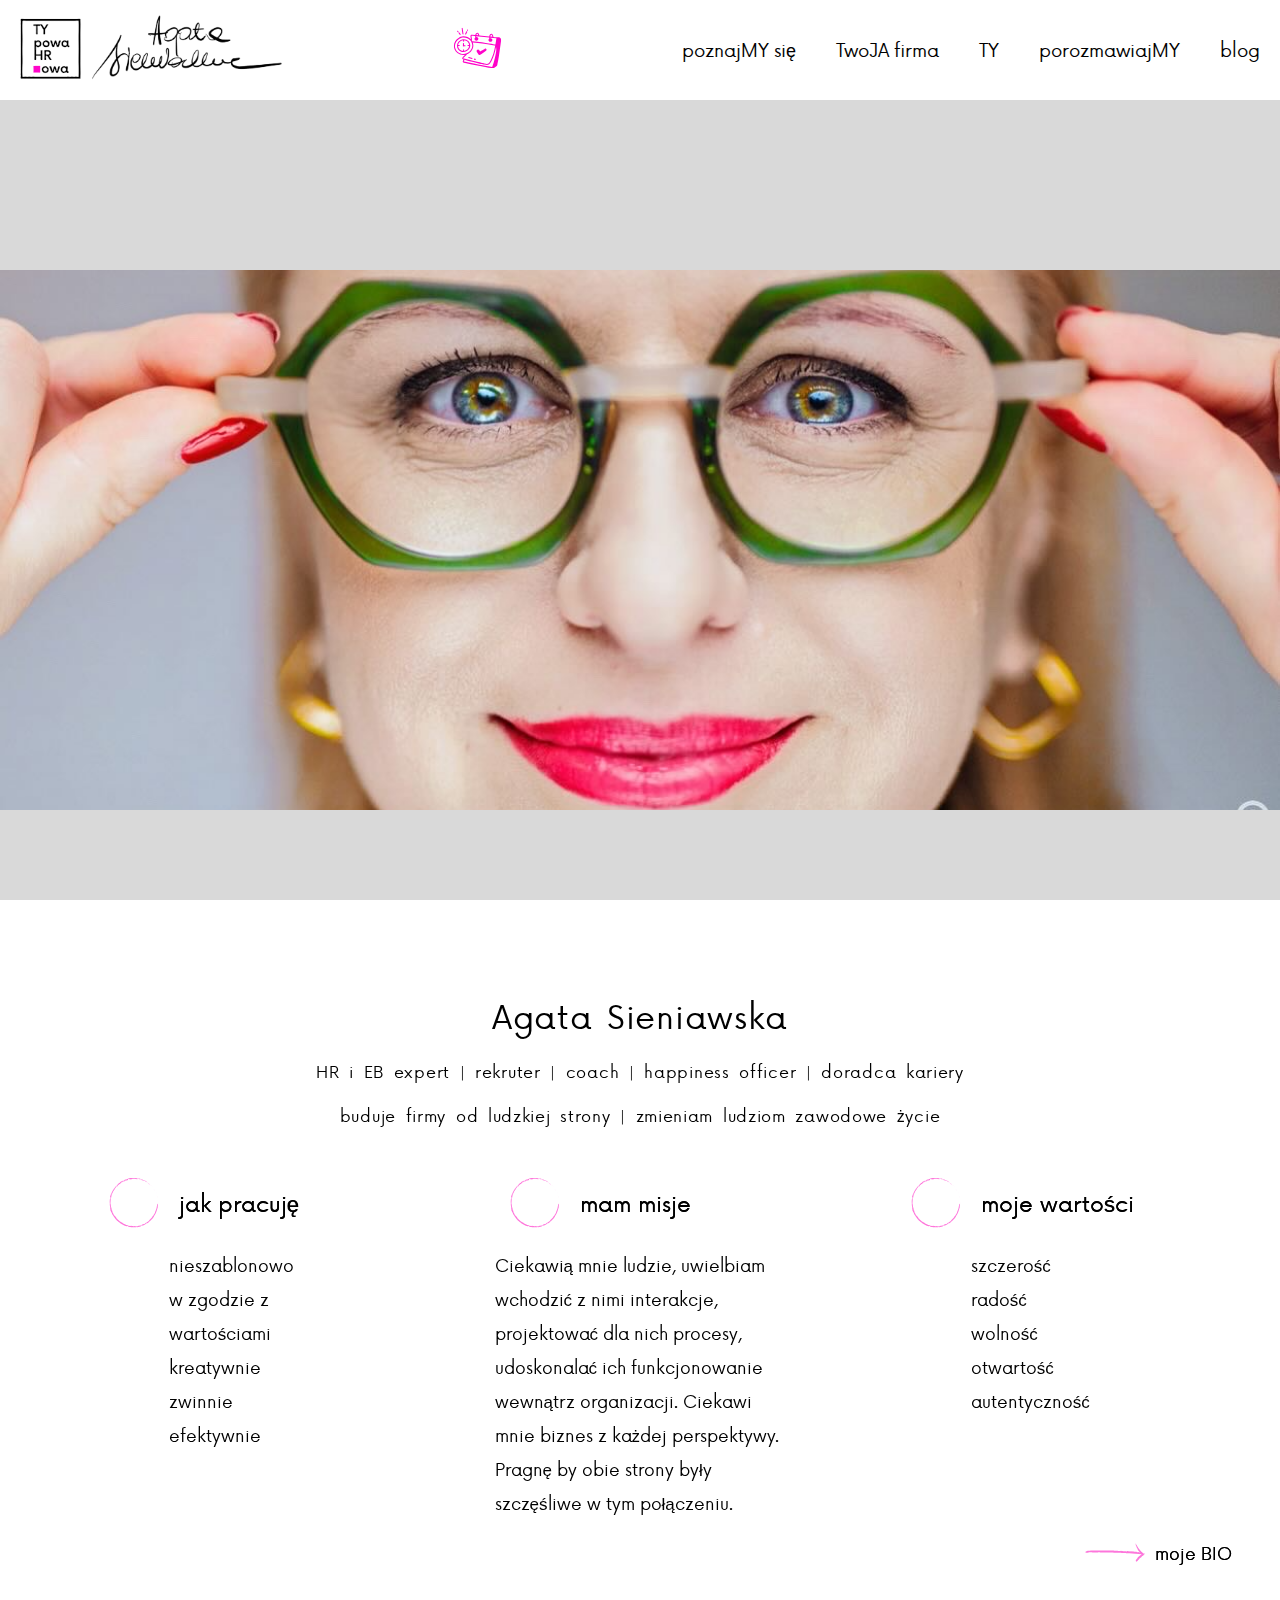
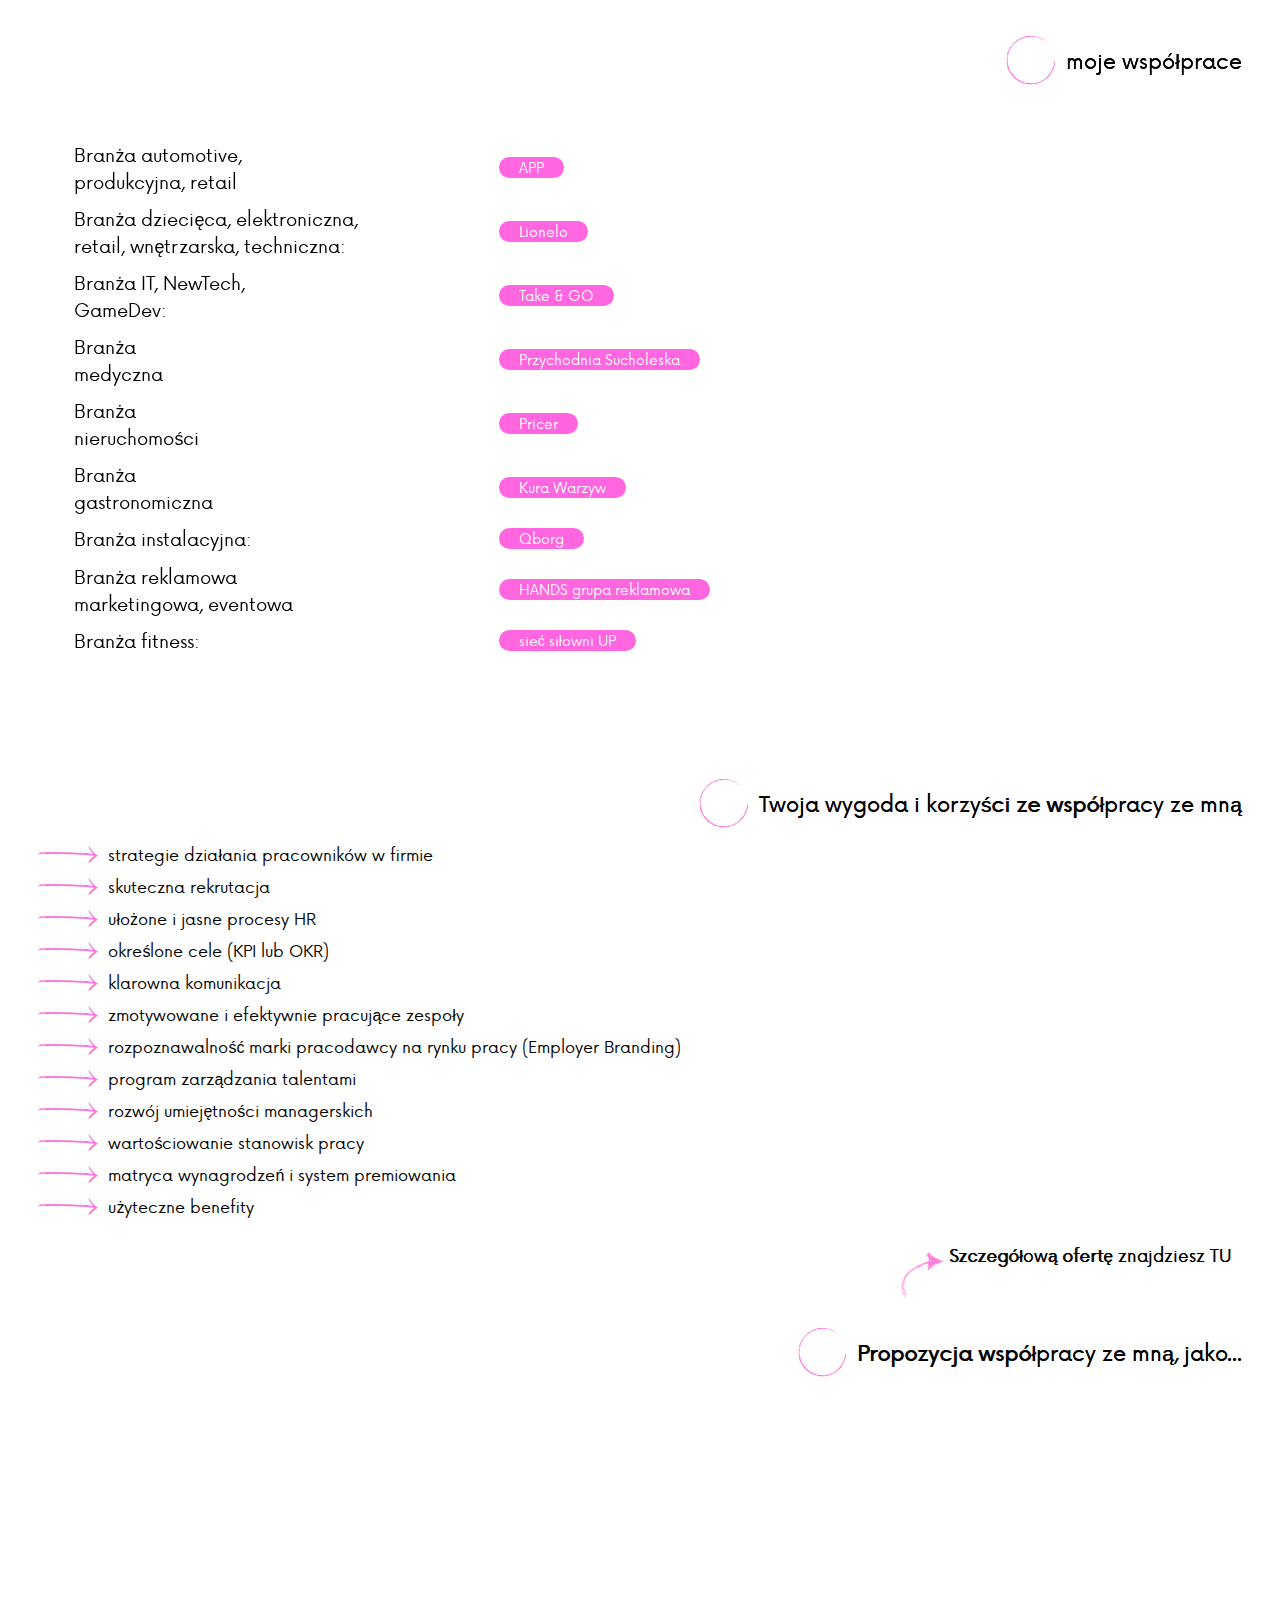
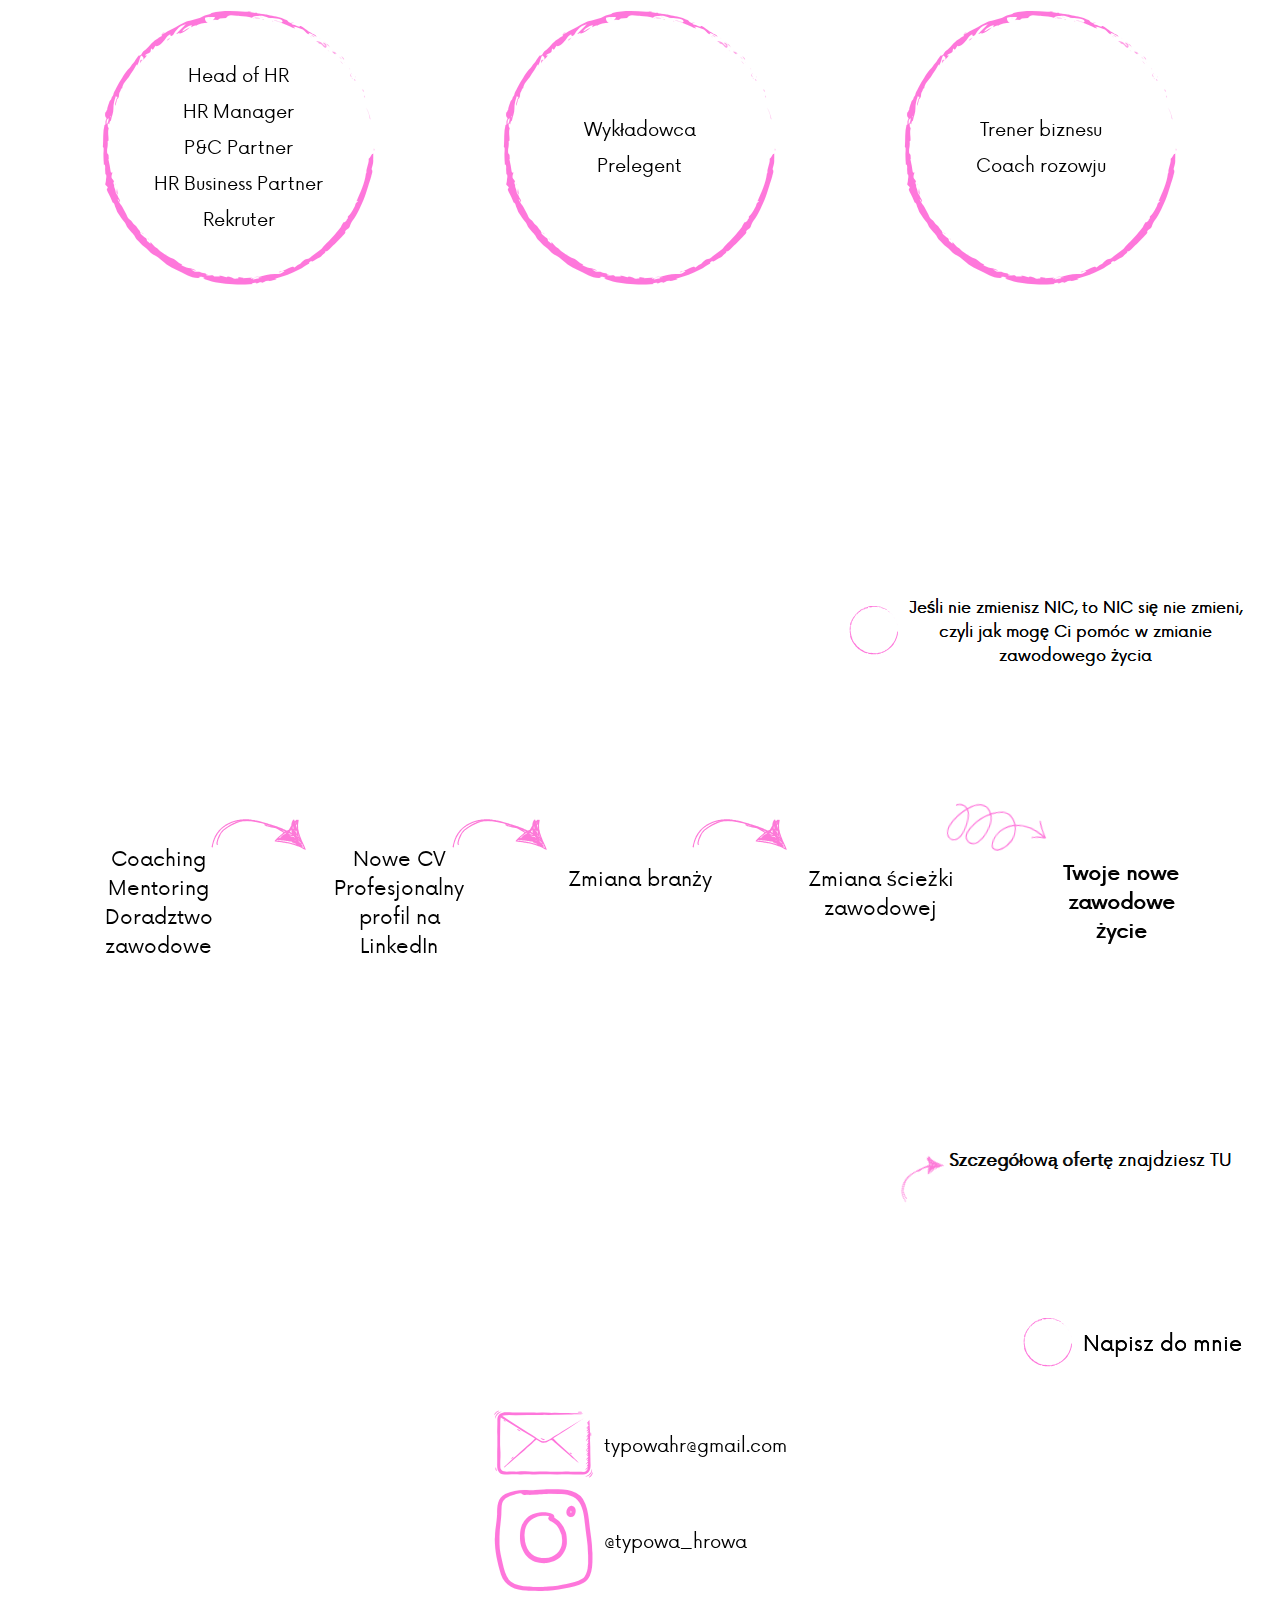
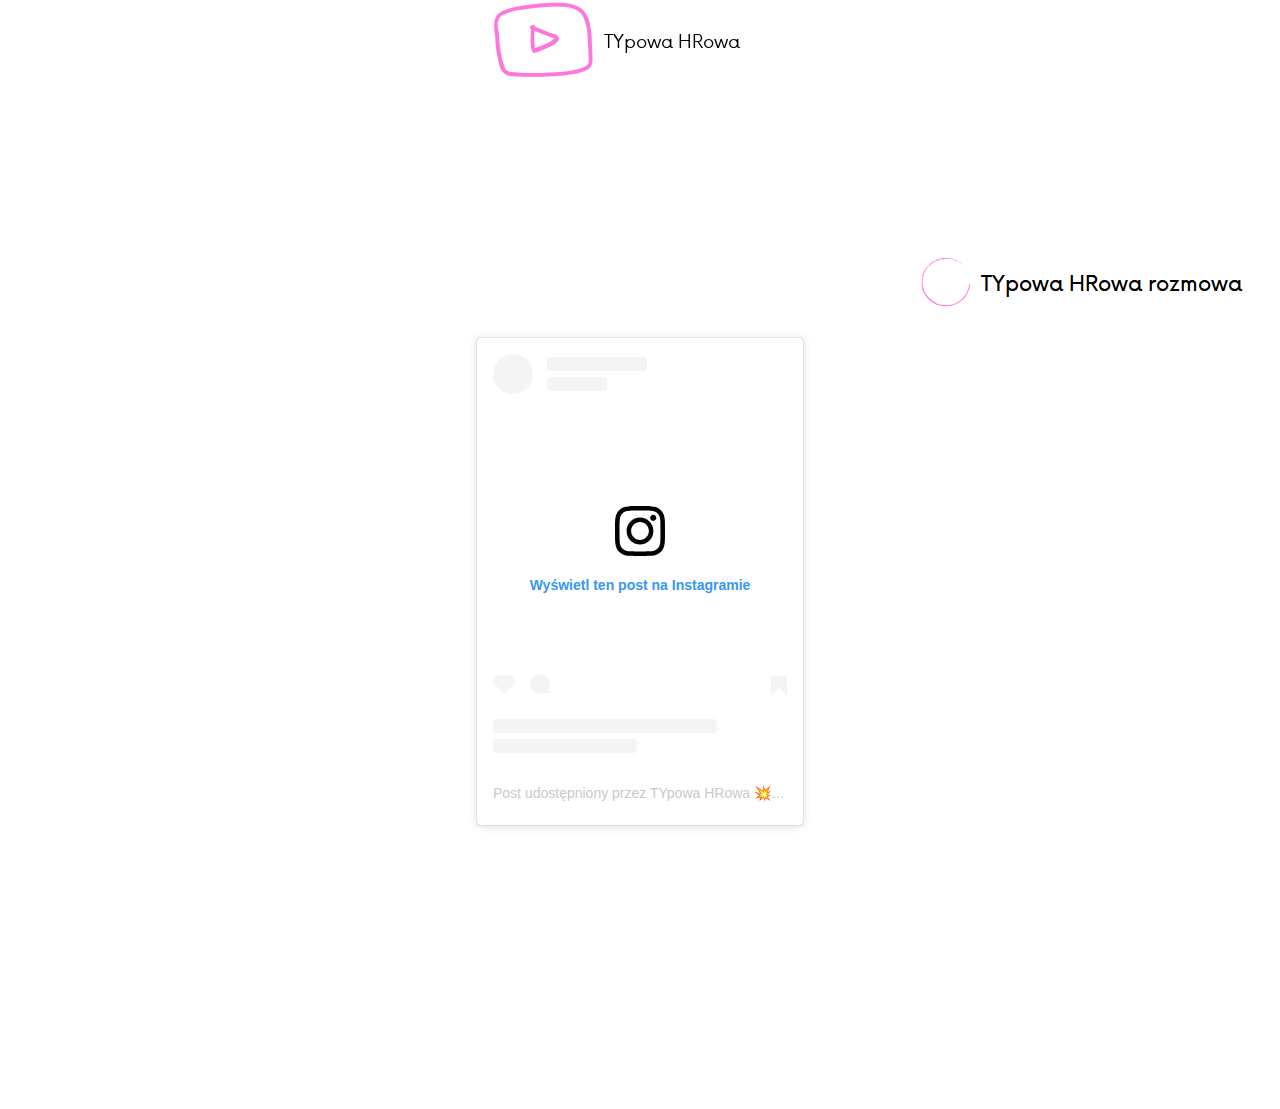
==== commit 13c3c34b: "feat: offer Individual style: offer, header , meet icon" ====
--- a/index.html
+++ b/index.html
@@ -21,8 +21,8 @@
       </button>
       <a class="meet__icon" href="https://calendly.com/typowahr/konsultacje-z-typowa-hrowa?month=2024-11">
         <svg xmlns="http://www.w3.org/2000/svg" xmlns:xlink="http://www.w3.org/1999/xlink" width="50"
-          zoomAndPan="magnify" viewBox="0 0 37.5 37.499999" height="50" preserveAspectRatio="xMidYMid meet"
-          version="1.0">
+          zoomAndPan="magnify" viewBox="0 0 37.5 37.499999" height="50" fill="#ff02c9"
+          preserveAspectRatio="xMidYMid meet" version="1.0">
           <defs>
             <clipPath id="b711e6cffb">
               <path d="M 1 6 L 37 6 L 37 32.980469 L 1 32.980469 Z M 1 6 " clip-rule="nonzero" />
@@ -31,44 +31,45 @@
               <path d="M 7 2.636719 L 9 2.636719 L 9 8 L 7 8 Z M 7 2.636719 " clip-rule="nonzero" />
             </clipPath>
           </defs>
-          <path fill="#545454"
+          <path
             d="M 18.632812 20.929688 C 19.539062 21.941406 19.667969 23.257812 20.664062 23.265625 C 20.667969 23.265625 20.667969 23.265625 20.671875 23.265625 C 21.222656 23.265625 21.003906 23.125 24.285156 21.046875 C 24.824219 20.683594 25.882812 20.167969 25.953125 19.402344 C 25.96875 19.21875 25.929688 18.941406 25.65625 18.6875 C 25.441406 18.484375 25.117188 18.410156 24.792969 18.488281 C 24.484375 18.558594 24.539062 18.550781 21.378906 20.464844 C 21.113281 20.625 21.101562 20.65625 20.84375 20.207031 C 20.617188 19.8125 20.335938 19.40625 19.917969 19.253906 C 19.5 19.101562 19.007812 19.242188 18.71875 19.589844 C 18.34375 20.042969 18.445312 20.71875 18.632812 20.929688 Z M 18.632812 20.929688 "
             fill-opacity="1" fill-rule="nonzero" />
-          <path fill="#545454"
+          <path
             d="M 16.738281 26.738281 C 17.359375 26.902344 17.375 26.921875 17.46875 26.921875 C 17.644531 26.921875 17.800781 26.808594 17.847656 26.632812 C 17.90625 26.421875 17.785156 26.207031 17.574219 26.148438 L 16.945312 25.976562 C 16.734375 25.917969 16.519531 26.042969 16.460938 26.25 C 16.40625 26.460938 16.527344 26.679688 16.738281 26.738281 Z M 16.738281 26.738281 "
             fill-opacity="1" fill-rule="nonzero" />
-          <path fill="#545454"
+          <path
             d="M 12.523438 25.578125 L 14.90625 26.234375 C 15.113281 26.289062 15.332031 26.171875 15.390625 25.957031 C 15.449219 25.746094 15.324219 25.53125 15.117188 25.472656 L 12.734375 24.820312 C 12.519531 24.757812 12.304688 24.882812 12.25 25.09375 C 12.191406 25.304688 12.316406 25.519531 12.523438 25.578125 Z M 12.523438 25.578125 "
             fill-opacity="1" fill-rule="nonzero" />
           <g clip-path="url(#b711e6cffb)">
-            <path fill="#545454"
+            <path
               d="M 4.0625 21.773438 C 5.664062 22.972656 7.683594 23.535156 9.828125 23.132812 C 9.433594 23.5625 8.707031 24.316406 8.230469 24.660156 C 7.195312 25.402344 7.503906 26.226562 8.535156 26.617188 C 8.503906 26.980469 8.394531 27.335938 8.238281 27.554688 C 7.828125 28.128906 7.984375 28.746094 8.863281 28.96875 C 13.113281 30.050781 27.160156 32.550781 30.246094 33.164062 C 30.332031 33.21875 30.429688 33.246094 30.539062 33.246094 C 31.011719 33.246094 31.667969 32.785156 32.265625 32.367188 C 32.992188 31.855469 33.773438 31.726562 33.96875 30.75 C 34.707031 27.035156 34.792969 26.992188 35.753906 20.105469 L 36.757812 12.910156 C 36.835938 12.355469 37.042969 10.878906 36.027344 10.222656 C 35.632812 9.96875 34.398438 9.96875 33.878906 10.015625 C 33.742188 9.976562 32.511719 9.863281 31.054688 9.703125 C 30.984375 8.324219 30.332031 7.328125 29.484375 7.328125 C 28.703125 7.328125 28.089844 8.175781 27.941406 9.371094 L 20.503906 8.578125 C 20.355469 7.371094 19.742188 6.519531 18.964844 6.519531 C 18.25 6.519531 17.683594 7.226562 17.476562 8.257812 L 15.128906 8.007812 C 14.734375 7.972656 14.359375 8.085938 14.144531 8.3125 C 13.691406 8.761719 13.863281 9.589844 14.015625 10.316406 C 14.121094 10.8125 14.117188 10.789062 14.140625 11.5 C 12.613281 9.855469 10.550781 9.179688 8.316406 9.269531 C 7.144531 9.320312 6.175781 9.773438 5.199219 10.273438 C 0.855469 12.570312 0.0117188 18.652344 4.0625 21.773438 Z M 8.691406 25.296875 C 9.441406 24.757812 10.59375 23.53125 11.226562 22.71875 C 14.746094 21.308594 16.992188 17.566406 15.570312 13.796875 C 26.433594 14.878906 31.421875 16.09375 32.433594 16.203125 C 31.511719 20.835938 30.878906 23.699219 28.960938 27.328125 L 28.824219 27.589844 C 27.519531 30.089844 26.726562 30.382812 24.269531 29.6875 C 23.9375 29.605469 23.445312 29.398438 19.546875 28.578125 C 15.917969 27.808594 12.429688 26.917969 9.011719 25.945312 C 8.109375 25.6875 8.359375 25.539062 8.691406 25.296875 Z M 9.058594 28.203125 C 8.90625 28.167969 8.835938 28.125 8.816406 28.125 C 8.871094 27.976562 9.1875 27.691406 9.300781 26.84375 C 13.824219 28.113281 16.757812 28.792969 19.386719 29.347656 C 23.296875 30.175781 23.707031 30.359375 24.054688 30.445312 C 26.78125 31.214844 27.980469 30.90625 29.523438 27.953125 L 29.65625 27.699219 C 31.496094 24.21875 32.167969 21.53125 33.023438 17.261719 C 33.226562 18.382812 33.257812 19.5 33.097656 20.566406 C 32.40625 25.121094 31.011719 30.058594 30.410156 31.410156 C 30.25 31.773438 30.125 32.070312 30.054688 32.324219 C 26.355469 31.605469 13.136719 29.242188 9.058594 28.203125 Z M 29.484375 8.117188 C 29.804688 8.117188 30.179688 8.726562 30.253906 9.617188 L 28.730469 9.453125 C 28.839844 8.625 29.210938 8.117188 29.484375 8.117188 Z M 18.964844 7.308594 C 19.246094 7.308594 19.570312 7.777344 19.695312 8.492188 L 18.261719 8.339844 C 18.410156 7.695312 18.726562 7.308594 18.964844 7.308594 Z M 14.707031 8.863281 C 14.878906 8.683594 15.574219 8.886719 17.394531 9.042969 C 17.390625 9.359375 17.40625 9.652344 17.492188 10.039062 C 17.09375 10.277344 16.832031 10.6875 16.832031 11.148438 C 16.832031 11.882812 17.492188 12.476562 18.300781 12.476562 C 19.113281 12.476562 19.773438 11.882812 19.773438 11.148438 C 19.773438 10.414062 19.113281 9.816406 18.300781 9.816406 C 18.285156 9.816406 18.269531 9.820312 18.25 9.820312 C 18.207031 9.613281 18.179688 9.378906 18.179688 9.125 L 27.921875 10.160156 C 27.9375 10.402344 27.964844 10.632812 28.011719 10.847656 C 26.800781 11.578125 27.375 13.285156 28.820312 13.285156 C 29.632812 13.285156 30.292969 12.6875 30.292969 11.957031 C 30.292969 11.234375 29.640625 10.601562 28.769531 10.628906 C 28.746094 10.507812 28.726562 10.382812 28.714844 10.246094 L 33.308594 10.734375 C 33.164062 11.546875 33.042969 12.371094 32.929688 13.167969 C 32.824219 13.90625 32.707031 14.660156 32.574219 15.421875 C 31.535156 15.339844 26.351562 14.050781 15.195312 12.964844 C 15.109375 12.8125 15.023438 12.65625 14.929688 12.507812 C 14.949219 11.957031 14.941406 11.390625 14.898438 10.8125 C 14.867188 10.347656 14.488281 9.082031 14.707031 8.863281 Z M 5.5625 10.972656 C 6.753906 10.359375 7.5 10.050781 8.726562 10.050781 C 12.667969 10.050781 15.113281 12.941406 15.214844 15.949219 C 15.390625 20.820312 9.121094 24.578125 4.542969 21.144531 C 0.941406 18.375 1.738281 12.996094 5.5625 10.972656 Z M 5.5625 10.972656 "
               fill-opacity="1" fill-rule="nonzero" />
           </g>
-          <path fill="#545454"
+          <path
             d="M 4.785156 19.285156 C 7.890625 22.941406 13.851562 20.363281 13.695312 15.984375 C 13.65625 14.875 13.214844 13.800781 12.445312 12.964844 C 11.480469 11.902344 10.164062 11.398438 8.722656 11.398438 C 7.761719 11.398438 7.152344 11.660156 6.316406 12.09375 C 4.375 13.125 3.363281 15.363281 3.878906 17.480469 C 4.046875 18.136719 4.355469 18.757812 4.785156 19.285156 Z M 6.683594 12.789062 C 7.234375 12.503906 7.746094 12.273438 8.328125 12.214844 L 8.328125 12.964844 C 8.328125 13.183594 8.503906 13.359375 8.722656 13.359375 C 8.9375 13.359375 9.117188 13.183594 9.117188 12.964844 L 9.117188 12.207031 C 9.648438 12.246094 10.148438 12.367188 10.601562 12.574219 C 11.078125 12.789062 11.503906 13.097656 11.863281 13.496094 C 12.453125 14.140625 12.8125 14.945312 12.890625 15.792969 L 11.941406 15.792969 C 11.722656 15.792969 11.546875 15.96875 11.546875 16.183594 C 11.546875 16.402344 11.722656 16.578125 11.941406 16.578125 L 12.878906 16.578125 C 12.648438 18.375 11.054688 19.941406 9.117188 20.203125 L 9.117188 19.40625 C 9.117188 19.1875 8.9375 19.011719 8.722656 19.011719 C 8.503906 19.011719 8.328125 19.1875 8.328125 19.40625 L 8.328125 20.234375 C 6.335938 20.117188 4.65625 18.640625 4.542969 16.578125 L 5.5 16.578125 C 5.71875 16.578125 5.894531 16.402344 5.894531 16.183594 C 5.894531 15.96875 5.71875 15.792969 5.5 15.792969 L 4.578125 15.792969 C 4.769531 14.476562 5.582031 13.378906 6.683594 12.789062 Z M 6.683594 12.789062 "
             fill-opacity="1" fill-rule="nonzero" />
-          <path fill="#545454"
+          <path
             d="M 8.585938 16.824219 C 8.96875 16.75 9.359375 16.730469 9.746094 16.765625 C 9.957031 16.789062 10.15625 16.628906 10.175781 16.410156 C 10.199219 16.195312 10.039062 16.003906 9.820312 15.980469 C 9.542969 15.953125 9.265625 15.953125 8.988281 15.972656 C 9.039062 15.519531 9.03125 15.058594 8.960938 14.613281 C 8.925781 14.398438 8.730469 14.25 8.507812 14.285156 C 8.292969 14.316406 8.148438 14.519531 8.179688 14.734375 C 8.265625 15.265625 8.246094 15.824219 8.125 16.347656 C 8.0625 16.625 8.308594 16.878906 8.585938 16.824219 Z M 8.585938 16.824219 "
             fill-opacity="1" fill-rule="nonzero" />
-          <path fill="#545454"
+          <path
             d="M 4.589844 5.257812 C 4.453125 5.085938 4.203125 5.058594 4.035156 5.195312 C 3.863281 5.332031 3.835938 5.578125 3.972656 5.75 C 4.113281 5.890625 4.195312 6.136719 4.472656 6.136719 C 4.800781 6.136719 4.988281 5.75 4.777344 5.492188 Z M 4.589844 5.257812 "
             fill-opacity="1" fill-rule="nonzero" />
-          <path fill="#545454"
+          <path
             d="M 5.820312 8.042969 C 5.898438 8.140625 6.011719 8.191406 6.128906 8.191406 C 6.457031 8.191406 6.644531 7.808594 6.433594 7.550781 L 5.464844 6.34375 C 5.324219 6.171875 5.078125 6.148438 4.910156 6.285156 C 4.738281 6.417969 4.714844 6.667969 4.851562 6.835938 Z M 5.820312 8.042969 "
             fill-opacity="1" fill-rule="nonzero" />
           <g clip-path="url(#faabc75b31)">
-            <path fill="#545454"
+            <path
               d="M 7.503906 2.75 C 7.289062 2.785156 7.140625 2.988281 7.175781 3.203125 L 7.847656 7.5625 C 7.882812 7.777344 8.085938 7.921875 8.300781 7.890625 C 8.515625 7.855469 8.664062 7.65625 8.628906 7.441406 L 7.953125 3.082031 C 7.921875 2.867188 7.714844 2.722656 7.503906 2.75 Z M 7.503906 2.75 "
               fill-opacity="1" fill-rule="nonzero" />
           </g>
-          <path fill="#545454"
+          <path
             d="M 11.953125 4.933594 L 12.039062 4.757812 C 12.136719 4.566406 12.058594 4.328125 11.867188 4.230469 C 11.671875 4.132812 11.433594 4.210938 11.335938 4.402344 L 11.25 4.578125 C 11.152344 4.769531 11.230469 5.007812 11.421875 5.105469 C 11.613281 5.203125 11.855469 5.128906 11.953125 4.933594 Z M 11.953125 4.933594 "
             fill-opacity="1" fill-rule="nonzero" />
-          <path fill="#545454"
+          <path
             d="M 11.238281 5.472656 C 11.046875 5.375 10.808594 5.453125 10.710938 5.644531 L 9.863281 7.328125 C 9.730469 7.59375 9.925781 7.902344 10.214844 7.902344 C 10.359375 7.902344 10.5 7.820312 10.570312 7.683594 L 11.414062 6 C 11.511719 5.804688 11.433594 5.570312 11.238281 5.472656 Z M 11.238281 5.472656 "
             fill-opacity="1" fill-rule="nonzero" />
         </svg>
+
       </a>
       <nav class="nav">
         <div class="nav__icon">
@@ -342,8 +343,13 @@
 
 
     </div>
-
-    <img class="header__person" src="img/TypowaHRowa.png" alt="imageTypowaHRowa" />
+    <div class="header__wrapPerson">
+      <div class="header__person">
+      </div>
+    </div>
+
+
+
   </header>
   <main>
     <section id="poznajMYsie" class="aboutMe sectionNav ">
@@ -596,15 +602,385 @@
           <p>użyteczne benefity</p>
         </li>
       </ul>
-      <!-- <button class="btn">
-          <img
-            class="btn__icon--taskCooperation"
-            src="img/arrow_right.svg"
-            alt=""
-          />
-          <p class="btn__description" 
-            >Szczegółową ofertę znajdziesz TU</p>
-        </button> -->
+      <button class="btn">
+        <img class="btn__icon--taskCooperation" src="img/arrow_right.svg" alt="" />
+        <a class="btn__description btn__description--IndividualOffer">Szczegółową ofertę znajdziesz TU</a>
+      </button>
+      <!---->
+      <div class="bio individualOffer">
+        <div class="carousel-container carousel-container--individualOffer">
+          <button class="carousel-button prev"></button>
+          <button class="carousel-button next"></button>
+          <svg class="closeSvg close-offer" x="0px" y="0px" viewBox="0 0 24 24" width="20px" height="20px">
+            <path
+              d="M 12 0 C 5.371094 0 0 5.371094 0 12 C 0 18.628906 5.371094 24 12 24 C 18.628906 24 24 18.628906 24 12 C 24 5.371094 18.628906 0 12 0 Z M 17.390625 15.429688 L 15.429688 17.390625 L 12 13.960938 L 8.570313 17.390625 L 6.609375 15.429688 L 10.039063 12 L 6.609375 8.570313 L 8.570313 6.609375 L 12 10.039063 L 15.429688 6.609375 L 17.390625 8.570313 L 13.960938 12 Z">
+            </path>
+          </svg>
+          <div class="carousel-track">
+            <div class="carousel-slide">
+              <div class="wrap__offer wrap__offer--center">
+                <h2 class="offer_title">Oferta</h2>
+                <p class="offer_title">coaching / mentoring / doradztwo
+                  zawodowe</p>
+                <img class="offer__icon offer__icon--start" src="./img/TYpowa HRowa logo_Agatka.svg"
+                  alt="Ikona Typowa HRowa">
+
+              </div>
+            </div>
+            <div class="carousel-slide">
+              <div class="wrap__offer">
+                <h2 class="offer_title--Individual">poznaj<span>MY</span> się</h2>
+                <div class="cooperationMe__wrapOffer ">
+                  <img src="./img/AgatkaInd.svg" alt="">
+                  <div class="cooperationMe__wrapOfferText">
+                    <p class="offer__text--cooperation">Nazywam się Agata Sieniawska i od ponad 6 lat prowadzę
+                      firmę
+                      <br><span>TYpowa HRowa.</span>
+                      Jestem doświadczonym HRowcem, rekruterem oraz mentorem kariery ponad z 13-sto letnim
+                      doświadczeniem.
+                      Jestem również certyfikowanym trenerem biznesu i coachem.
+                    </p>
+
+                    <ul class="offer__text--cooperation">
+                      <p class="offer__text--cooperation">Pracując od 13 lat w rekrutacji z firmami z różnych
+                        branż,
+                        doskonale wiem:
+                      </p>
+                      <li class="offer__list">na co zwrócić szczególną uwagę przy budowaniu Twojego CV</li>
+                      <li class="offer__list">jak powinien wyglądać Twój profesjonalny profil na LinkedIn</li>
+                      <li class="offer__list">jak przygotować Cię do rozmowy rekrutacyjnej
+                      </li>
+                      <li class="offer__list">jakie kroki zrobić, gdy zapragniesz się przebranżowić
+                      </li>
+                    </ul>
+                  </div>
+
+                </div>
+                <img class="offer__icon" src="./img/TYpowa HRowa logo_Agatka.svg" alt="Ikona Typowa HRowa">
+
+              </div>
+            </div>
+
+            <div class="carousel-slide">
+              <div class="wrap__offer">
+                <h2 class="offer_title--Individual">Jak współ_pracuję?</h2>
+                <div class="offer__wrapList">
+                  <p class="offer__text--cooperation offer__text--individual">
+                    <span>Wspólne</span> wypracowujemy sposoby i drogi do nowej
+                    ścieżki kariery, zmiany miejsca pracy lub
+                    przebranżowienia.
+                  </p>
+                  <p class="offer__text--cooperation offer__text--individual">
+                    <span>Podpowiadam Ci rozwiązania,</span> które pozwolą Ci na
+                    <span>komfortowe i sprawne zdobycie nowej pracy</span> oraz
+                    <span>bezstresowe przejście przez rozmowy rekrutacyjne.
+                    </span>
+                  </p>
+                  <p class="offer__text--cooperation offer__text--individual">
+                    <span>Ponad 80 moich klientów</span>zdobyło nowe zatrudnienie, dzięki dobrze zbudowanemu CV,
+                    profesjonalnemu profilowi na LinkedIn oraz wiedzy, jak działa ten portal.
+                  </p>
+
+                  <p class="offer__text--cooperation offer__text--individual">
+                    Ponadto <span>przygotowanie do rozmowy rekrutacyjnej</span> nadawało więcej odwagi i pewności siebie
+                    na spotkaniach, czego efektem było <span>zdobycie nowej pracy.
+                    </span>
+                  </p>
+
+                  <ul>
+                    <p class="offer__text--cooperation offer__text--individual">Gdzie się widzimy?
+                    </p>
+                    <li class="offer__list">online - Google Meet</li>
+                    <li class="offer__list">na żywo - Gdańsk Jelitkowo - Sopot lub spacerowo </li>
+                    <p class="offer__text--cooperation offer__text--individual">W jakich dniach godzinach prowadzę
+                      konsultacje?
+                    </p>
+                    <li class="offer__list">pn-czw
+                    </li>
+                    <li class="offer__list">10:00 - 17:00 lub w ramach indywidualnych ustaleń
+                    </li>
+                  </ul>
+                </div>
+
+
+
+                <img class="offer__icon offer__logoQuestion" src="./img/TYpowa HRowa logo_Agatka.svg"
+                  alt="Ikona Typowa HRowa">
+
+
+              </div>
+
+            </div>
+
+            <div class="carousel-slide">
+              <div class="wrap__offer ">
+                <h2 class="offer_title--Individual">Pakiety</h2>
+                <ul class="offer__wrapList">
+                  <li class="offer__list">
+                    <p class="offer__text--cooperation">pakiet TYpowy <span>basic</span></p>
+                  </li>
+                  <li class="offer__list">
+                    <p class="offer__text--cooperation">pakiet TYpowy <span>standard</span></p>
+                  </li>
+                  <li class="offer__list">
+                    <p class="offer__text--cooperation">pakiet TYpowy <span>premium</span></p>
+                  </li>
+                  <br>
+                  <li class="offer__list">
+                    <p class="offer__text--cooperation">pakiet TYpowy <span>rozmowa basic</span></p>
+                  </li>
+                  <li class="offer__list">
+                    <p class="offer__text--cooperation">pakiet TYpowy <span>rozmowa premium</span></p>
+                  </li>
+
+                </ul>
+                <img class="offer__icon" src="./img/TYpowa HRowa logo_Agatka.svg" alt="Ikona Typowa HRowa">
+              </div>
+            </div>
+            <div class="carousel-slide">
+              <div class="wrap__offer ">
+                <h2 class="offer_title--Individual">Pakiet TYpowy <span>basic</span></h2>
+                <ul class="offer__wrapList">
+                  <li class="offer__list--benefits">
+                    <img class="offer__arrow" src="./img/2.svg" alt="strzałka podpunktu">
+                    <p class="offer__nameBenefits">2 spotkania konsultacyjne
+                    </p>
+                  </li>
+                  <li class="offer__list">
+                    <p class="offer__text--cooperation"><span>1 spotkanie</span> (30 min) - omawiamy po Twoje potrzeby i
+                      oczekiwania
+                    </p>
+                  </li>
+                  <li class="offer__list">
+                    <p class="offer__text--cooperation"> <span>2 spotkanie</span> (30 min) - omawiam CV, które dla
+                      Ciebie
+                      przygotowałam i krótko omawiam Twój LiniedIn</p>
+                  </li>
+                </ul>
+                <img class="offer__icon" src="./img/TYpowa HRowa logo_Agatka.svg" alt="Ikona Typowa HRowa">
+              </div>
+            </div>
+            <div class="carousel-slide">
+              <div class="wrap__offer ">
+                <h2 class="offer_title--Individual">Pakiet TYpowy <span>standard</span></h2>
+                <ul class="offer__wrapList">
+                  <li class="offer__list--benefits">
+                    <img class="offer__arrow" src="./img/2.svg" alt="strzałka podpunktu">
+                    <p class="offer__nameBenefits">2 spotkania konsultacyjne
+                    </p>
+                  </li>
+                  <li class="offer__list">
+                    <p class="offer__text--cooperation"><span>1 spotkanie</span> (30 min) - omawiamy szczegółowo Twoje
+                      potrzeby, oczekiwania
+                      i ustalamy cel naszych działań
+                    </p>
+                  </li>
+                  <li class="offer__list">
+                    <p class="offer__text--cooperation"> <span>2 spotkanie</span> (45 min) - omawiam CV, które dla
+                      Ciebie przygotowałam oraz przeprowadzam audyt Twojego profilu na LinkedIn, po którym otrzymujesz
+                      krótką informację zwrotną ze wskazówkami, co zrobić / zmienić aby profil był widoczny i przynosił
+                      oczekiwane założenia</p>
+                  </li>
+                </ul>
+                <img class="offer__icon" src="./img/TYpowa HRowa logo_Agatka.svg" alt="Ikona Typowa HRowa">
+              </div>
+            </div>
+            <div class="carousel-slide">
+
+              <div class="wrap__offer ">
+                <h2 class="offer_title--Individual">Pakiet TYpowy <span>premium</span></h2>
+                <ul class="offer__wrapList">
+                  <li class="offer__list--benefits">
+                    <img class="offer__arrow" src="./img/2.svg" alt="strzałka podpunktu">
+                    <p class="offer__nameBenefits">3 spotkania konsultacyjne
+                    </p>
+                  </li>
+                  <li class="offer__list">
+                    <p class="offer__text--cooperation"><span>1 spotkanie</span> (45 min) - omawiamy szczegółowo Twoje
+                      potrzeby, oczekiwania i ustalamy cel naszych działań
+                    </p>
+                  </li>
+                  <li class="offer__list">
+                    <p class="offer__text--cooperation"> <span>2 spotkanie</span> (45 min) - omawiam 2 dokumenty CV,
+                      które dla Ciebie przygotowałam oraz przeprowadzam rozbudowany audyt Twojego profilu na LinkedIn,
+                      po którym otrzymujesz szczegółową informację zwrotną ze wskazówkami, co zrobić / zmienić aby
+                      profil był widoczny i przynosił oczekiwane założenia </p>
+                  </li>
+                  <li class="offer__list">
+                    <p class="offer__text--cooperation"> <span>3 spotkanie</span> (1 h) - zbudowanie mapy
+                      potencjalnych
+                      nowych pracodawców, wspólne wprowadzanie zmian na LinkedIn, wsparcie przy poszukiwaniu nowego
+                      pracodawcy: </p>
+                    <p class="offer__text--cooperation">
+                      - polecenie Twojej osoby na moim profilu LinkedIn i IG
+                    </p>
+                    <p class="offer__text--cooperation">
+                      - wyszukanie 3 ofert pracy zgodnych z Twoim profilem
+                    </p>
+                  </li>
+                </ul>
+                <img class="offer__icon" src="./img/TYpowa HRowa logo_Agatka.svg" alt="Ikona Typowa HRowa">
+              </div>
+            </div>
+            <div class="carousel-slide">
+              <div class="wrap__offer ">
+                <h2 class="offer_title--Individual">Pakiet TYpowa <span>rozmowa basic</span></h2>
+                <ul class="offer__wrapList offer__wrapList--fillAvailable">
+                  <li class="offer__list--benefits">
+                    <img class="offer__arrow" src="./img/2.svg" alt="strzałka podpunktu">
+                    <p class="offer__nameBenefits">1 spotkania konsultacyjne
+                    </p>
+                  </li>
+                  <li class="offer__list">
+                    <p class="offer__text--cooperation"><span>1 spotkanie</span> (45 min)
+                    </p>
+                    <p class="offer__text--cooperation">
+                      - omawiamy profil stanowiska, na które aplikujesz / masz zaplanowaną rozmowę
+                    </p>
+                    <p class="offer__text--cooperation">
+                      - przedstawiam Ci dobre praktyki i zachowania na rozmowie rekrutacyjnej
+                    </p>
+                    <p class="offer__text--cooperation">
+                      - przeprowadzamy 10 minutową próbną rozmowę rekrutacyjną
+                    </p>
+                  </li>
+                </ul>
+                <p class="offer__text--cooperation offer__footnote">
+                  *przed Twoim spotkaniem rekrutacyjnym 10 minutowa konsultacja ze mną
+                </p>
+                <img class="offer__icon" src="./img/TYpowa HRowa logo_Agatka.svg" alt="Ikona Typowa HRowa">
+              </div>
+            </div>
+            <div class="carousel-slide">
+              <div class="wrap__offer ">
+                <h2 class="offer_title--Individual">Pakiet TYpowa <span>rozmowa premium</span></h2>
+                <ul class="offer__wrapList offer__wrapList--fillAvailable">
+                  <li class="offer__list--benefits">
+                    <img class="offer__arrow" src="./img/2.svg" alt="strzałka podpunktu">
+                    <p class="offer__nameBenefits">2 spotkania konsultacyjne
+                    </p>
+                  </li>
+                  <li class="offer__list">
+                    <p class="offer__text--cooperation"><span>1 spotkanie</span> (1h)
+                    </p>
+                    <p class="offer__text--cooperation">
+                      - omawiamy profil stanowiska, na które aplikujesz / masz zaplanowaną rozmowę
+                    </p>
+                    <p class="offer__text--cooperation">
+                      - przedstawiam Ci dobre praktyki i zachowania na rozmowie rekrutacyjnej
+                    </p>
+                    <p class="offer__text--cooperation">
+                      - analizujemy do 10 pytań, które mogą pojawić się na Twojej rozmowie
+                    </p>
+                  </li>
+                  <li class="offer__list">
+                    <p class="offer__text--cooperation"> <span>2 spotkanie</span> (1h)</p>
+                    <p class="offer__text--cooperation">
+                      - przeprowadzamy 30-40 próbną rozmowę rekrutacyjną
+                    </p>
+                    <p class="offer__text--cooperation">
+                      - omawiamy obszary do zmiany w rozmowie
+                    </p>
+                    <p class="offer__text--cooperation">
+                      - podpowiadam na co zwrócić uwagę przy odpowiedzi
+                    </p>
+                  </li>
+                </ul>
+                <p class="offer__text--cooperation offer__footnote">
+                  *przed Twoim spotkaniem rekrutacyjnym 30 minutowa konsultacja ze mną
+                </p>
+                <img class="offer__icon" src="./img/TYpowa HRowa logo_Agatka.svg" alt="Ikona Typowa HRowa">
+              </div>
+            </div>
+
+            <div class="carousel-slide">
+              <div class="wrap__offer ">
+                <h2 class="offer_title--Individual">Cennik</h2>
+                <ul class="offer__wrapList offer__wrapList--fillAvailable">
+                  <li class="offer__list offer__list--flex">
+                    <p class="offer__text--cooperation">pakiet TYpowy <span>basic</span></p>
+                    <p class="offer__text offer__text--bold">420zł</p>
+                  </li>
+                  <li class="offer__list offer__list--flex">
+                    <p class="offer__text--cooperation">pakiet TYpowy <span>standard</span></p>
+                    <p class="offer__text offer__text--bold">660zł</p>
+                  </li>
+                  <li class="offer__list offer__list--flex">
+                    <p class="offer__text--cooperation">pakiet TYpowy <span>premium</span></p>
+                    <p class="offer__text offer__text--bold">1320zł</p>
+                  </li>
+                  <li class="offer__list offer__list--flex">
+                    <p class="offer__text--cooperation">pakiet TYpowy <span>rozmowa basic</span></p>
+                    <p class="offer__text offer__text--bold">420zł</p>
+                  </li>
+                  <li class="offer__list offer__list--flex">
+                    <p class="offer__text--cooperation">pakiet TYpowy <span>rozmowa premium</span></p>
+                    <p class="offer__text offer__text--bold">1020zł</p>
+                  </li>
+
+                </ul>
+                <p class="offer__text--cooperation offer__footnote">
+                  *w przypadku CV w j. angielskim do ceny wybranego pakietu należy doliczyć 90 zł
+                </p>
+                <img class="offer__icon" src="./img/TYpowa HRowa logo_Agatka.svg" alt="Ikona Typowa HRowa">
+              </div>
+            </div>
+
+            <div class="carousel-slide">
+              <div class="wrap__offer ">
+                <h2 class="offer_title--Individual">Jak się ze mną umówić?</h2>
+                <ul class="offer__wrapList offer__wrapList--fillAvailable">
+                  <li class="offer__list--benefits offer__list--appointmentMe">
+                    <img class="offer__arrow" src="./img/2.svg" alt="strzałka podpunktu">
+                    <p class="offer__text--cooperation"><span>Zarezerwuj termin w moim kalendarzu
+                      </span>
+                    </p>
+                    <img class="offer__arrow--upIndividual" src="./img/arrow_up.svg" alt="strzałka podpunktu">
+                  </li>
+                  <div class="offer__clickMe "><a
+                      href="https://calendly.com/typowahr/konsultacje-z-typowa-hrowa?month=2024-11">kliknij TU</a>
+                  </div>
+
+
+                </ul>
+
+
+                <img class="offer__icon" src="./img/TYpowa HRowa logo_Agatka.svg" alt="Ikona Typowa HRowa">
+              </div>
+
+            </div>
+
+            <div class="carousel-slide">
+              <div class="wrap__offer ">
+                <h2 class="offer_title--Individual">Zapraszam do kontaktu</h2>
+
+                <div class="offer__aboutMy">
+                  <div>
+                    <img src="./img/@.svg" alt="">
+                    <a href="mailto:">typowahr@gmail.com</a>
+                  </div>
+                  <div>
+                    <img src="./img/ig.svg" alt="">
+                    <a href="https://www.instagram.com/typowa_hrowa/?next=%2Fp%2FCmrTYhCosn2%2F&hl=fr">typowa_hrowa</a>
+                  </div>
+                  <div>
+                    <img src="./img/in.png" alt="">
+                    <a href="https://www.linkedin.com/in/agatasieniawska/">Agata Sieniawska</a>
+                  </div>
+                </div>
+                <img class="offer__icon offer__logoQuestion" src="./img/TYpowa HRowa logo_Agatka.svg"
+                  alt="Ikona Typowa HRowa">
+              </div>
+
+            </div>
+
+          </div>
+        </div>
+      </div>
+
+
+
+      <!---->
       <div class="nameSection">
         <img class="nameSection__icon" src="img/circle_pink.svg" alt="" />
         <p class="nameSection__title">
@@ -690,7 +1066,7 @@
         <a class="btn__description btn__description--offer">Szczegółową ofertę znajdziesz TU</a>
       </button>
       <div class="bio offer">
-        <div class="carousel-container">
+        <div class="carousel-container carousel-container--offer">
           <button class="carousel-button prev"></button>
           <button class="carousel-button next"></button>
           <svg class="closeSvg close-offer" x="0px" y="0px" viewBox="0 0 24 24" width="20px" height="20px">
@@ -760,8 +1136,6 @@
 
                 <img class="offer__icon offer__logoQuestion" src="./img/TYpowa HRowa logo_Agatka.svg"
                   alt="Ikona Typowa HRowa">
-
-
               </div>
 
             </div>
@@ -769,9 +1143,10 @@
             <div class="carousel-slide">
               <div class="wrap__offer ">
                 <h2 class="offer_title offer_title--list">Human Resources</h2>
-                <p class="offer__nameBenefits">miękki HR:</p>
+
 
                 <ul class="offer__wrapList">
+                  <p class="offer__nameBenefits">miękki HR:</p>
                   <li class="offer__list">
                     <p class="offer__text">przeprowadzenie audytu co było / co jest robione w ramach HRu</p>
                   </li>
@@ -833,9 +1208,10 @@
             <div class="carousel-slide">
               <div class="wrap__offer ">
                 <h2 class="offer_title offer_title--list">Human Resources</h2>
-                <p class="offer__nameBenefits">twardy HR:
-                </p>
+
                 <ul class="offer__wrapList">
+                  <p class="offer__nameBenefits">twardy HR:
+                  </p>
                   <li class="offer__list">
                     <p class="offer__text">tworzenie struktury organizacyjnej</p>
                   </li>
@@ -953,13 +1329,11 @@
               <div class="wrap__offer ">
                 <h2 class="offer_title offer_title--list">Rekrutacja</h2>
 
-                <ul>
-                  <li class="offer__list">
-                    <p class="offer__text">prowadzenie rekrutacji end-to-end:
-                    </p>
-                  </li>
-                </ul>
+
                 <ul class="offer__wrapList offer__wrapList--line">
+                  <p class="offer__text offer__addDot">prowadzenie rekrutacji end-to-end:
+                  </p>
+
                   <li>
                     <p class="offer__text">wystawienie ogłoszeń zgodnie z zapotrzebowaniem (formularz zamówienia)
                     </p>
@@ -1169,7 +1543,7 @@
               <div class="wrap__offer ">
                 <h2 class="offer_title offer_title--list">Jak i gdzie współpracuję?</h2>
                 <ul class="offer__wrapList">
-                  <li class="offer__list--center">
+                  <li class="offer__list--benefits">
                     <img class="offer__arrow" src="./img/2.svg" alt="strzałka podpunktu">
                     <p class="offer__text--cooperation"><span>zdalnie i hybrydowo
                       </span>
@@ -1183,17 +1557,16 @@
             <div class="carousel-slide">
               <div class="wrap__offer ">
                 <h2 class="offer_title offer_title--list">Umówmy się na darmową 15 minutową konsultację</h2>
-                <ul class="offer__wrapList">
-                  <li class="offer__list--center">
+                <ul class="offer__wrapList offer__wrapList--fillAvailable">
+                  <li class="offer__list--benefits offer__list--center">
                     <img class="offer__arrow" src="./img/2.svg" alt="strzałka podpunktu">
                     <p class="offer__text--cooperation"><span>Zarezerwuj termin w moim kalendarzu
                       </span>
                     </p>
-
-                  </li>
-
+                  </li>
                   <div class="offer__clickMe "><a
-                      href="https://calendly.com/typowahr/konsultacje-z-typowa-hrowa?month=2024-11">kliknij TU</a></div>
+                      href="https://calendly.com/typowahr/konsultacje-z-typowa-hrowa?month=2024-11">kliknij TU</a>
+                  </div>
 
 
                 </ul>
@@ -1229,6 +1602,7 @@
             </div>
 
           </div>
+          <!---Koniec-->
         </div>
       </div>
     </section>
--- a/css/typowaHR.css
+++ b/css/typowaHR.css
@@ -108,6 +108,429 @@
   text-align: left;
 }
 
+.wrap__offer {
+  width: 80%;
+  height: 80%;
+  padding: 5%;
+  display: -webkit-box;
+  display: -ms-flexbox;
+  display: flex;
+  -webkit-box-orient: vertical;
+  -webkit-box-direction: normal;
+      -ms-flex-direction: column;
+          flex-direction: column;
+  -webkit-box-pack: center;
+      -ms-flex-pack: center;
+          justify-content: center;
+  -webkit-box-shadow: 0 0 5px 0px #ddd;
+          box-shadow: 0 0 5px 0px #ddd;
+  border-radius: 5px;
+  position: relative;
+}
+@media (max-width: 720px) {
+  .wrap__offer {
+    width: 100%;
+    height: 100%;
+    padding-bottom: 80px;
+    -webkit-box-pack: start;
+        -ms-flex-pack: start;
+            justify-content: start;
+    -ms-touch-action: double-tap-zoom;
+        touch-action: double-tap-zoom;
+  }
+}
+@media (orientation: landscape) and (max-width: 720px) {
+  .wrap__offer {
+    overflow-y: auto;
+  }
+}
+
+.wrap__offer--center {
+  -webkit-box-align: center;
+      -ms-flex-align: center;
+          align-items: center;
+}
+
+.wrap__offer--support {
+  -webkit-box-orient: horizontal;
+  -webkit-box-direction: normal;
+      -ms-flex-direction: row;
+          flex-direction: row;
+  -webkit-box-align: center;
+      -ms-flex-align: center;
+          align-items: center;
+}
+@media (max-width: 720px) {
+  .wrap__offer--support {
+    -webkit-box-pack: center;
+        -ms-flex-pack: center;
+            justify-content: center;
+  }
+}
+
+.offer_title {
+  font-size: 4rem;
+  line-height: 2em;
+  text-shadow: 0 0px 0.5px;
+  text-align: center;
+}
+@media (max-width: 720px) {
+  .offer_title {
+    font-size: 2.2rem;
+  }
+}
+
+.offer_title--list {
+  position: absolute;
+  top: 10%;
+  left: 5%;
+  font-size: 2.6rem;
+}
+@media (max-width: 720px) {
+  .offer_title--list {
+    position: unset;
+    font-size: 1.8rem;
+  }
+}
+
+.offer_title--Individual {
+  margin: 0 auto;
+  font-size: 3rem;
+  line-height: 2em;
+}
+.offer_title--Individual span {
+  font-size: 4rem;
+  line-height: 2em;
+  text-shadow: 0 0px 0.5px;
+}
+@media (max-width: 720px) {
+  .offer_title--Individual {
+    margin-top: 40px;
+    font-size: 2.2rem;
+    text-align: center;
+  }
+  .offer_title--Individual span {
+    font-size: 2.5rem;
+  }
+}
+
+.offer_description {
+  width: 90%;
+  font-size: 3rem;
+  line-height: 2em;
+  text-align: center;
+}
+@media (max-width: 720px) {
+  .offer_description {
+    font-size: 1.8rem;
+  }
+}
+
+.offer__icon {
+  position: absolute;
+  right: 20px;
+  bottom: 20px;
+  width: 80px;
+}
+@media (max-width: 720px) {
+  .offer__icon {
+    position: unset;
+    margin: auto 0 0 auto;
+  }
+}
+
+.offer__clickMe {
+  margin: 0 auto;
+  height: 100px;
+  width: 450px;
+  text-align: center;
+  background-image: url("../img/clickMe.svg");
+  background-repeat: no-repeat;
+  background-size: cover;
+  display: -webkit-box;
+  display: -ms-flexbox;
+  display: flex;
+  -webkit-box-pack: center;
+      -ms-flex-pack: center;
+          justify-content: center;
+  -webkit-box-align: center;
+      -ms-flex-align: center;
+          align-items: center;
+}
+.offer__clickMe a {
+  font-size: 3rem;
+  color: #f856a6;
+  font-weight: bold;
+}
+@media screen and (max-width: 720px) {
+  .offer__clickMe {
+    height: 80px;
+    width: 100%;
+    bottom: 40%;
+  }
+}
+
+.offer__icon--start {
+  position: unset;
+  width: 200px;
+}
+@media (max-width: 720px) {
+  .offer__icon--start {
+    width: 150px;
+    margin: 20px auto;
+  }
+}
+
+.offer__icon--question {
+  height: 200px;
+  margin-left: 20px;
+}
+@media (max-width: 720px) {
+  .offer__icon--question {
+    height: 100px;
+  }
+}
+
+@media (max-width: 720px) {
+  .offer__logoQuestion {
+    position: absolute;
+    bottom: 80px;
+  }
+}
+
+.offer__nameBenefits {
+  font-size: 2rem;
+  text-shadow: 0 0 0.1px;
+  width: 90%;
+  margin: 5px auto;
+}
+@media (max-width: 720px) {
+  .offer__nameBenefits {
+    width: -webkit-fit-content;
+    width: -moz-fit-content;
+    width: fit-content;
+    margin: 0;
+  }
+}
+
+.offer__aboutMy {
+  background-image: url("../img/list.svg");
+  margin: 0 auto;
+  width: 50%;
+  height: 80%;
+  background-repeat: no-repeat;
+  background-size: cover;
+  position: relative;
+  display: -webkit-box;
+  display: -ms-flexbox;
+  display: flex;
+  -webkit-box-orient: vertical;
+  -webkit-box-direction: normal;
+      -ms-flex-direction: column;
+          flex-direction: column;
+  -webkit-box-align: center;
+      -ms-flex-align: center;
+          align-items: center;
+  -webkit-box-pack: center;
+      -ms-flex-pack: center;
+          justify-content: center;
+}
+.offer__aboutMy div {
+  display: -webkit-box;
+  display: -ms-flexbox;
+  display: flex;
+  -webkit-box-align: center;
+      -ms-flex-align: center;
+          align-items: center;
+  width: 60%;
+  padding: 5px;
+}
+.offer__aboutMy div a {
+  margin-left: 10px;
+  font-size: 1.6rem;
+}
+@media (max-width: 720px) or (orientation: portrait) {
+  .offer__aboutMy {
+    margin-top: 20%;
+    width: 100%;
+    height: 80vw;
+  }
+  .offer__aboutMy div {
+    width: 80%;
+  }
+}
+
+.offer__wrapList {
+  margin: 0 auto;
+  -webkit-box-flex: 1;
+      -ms-flex: 1;
+          flex: 1;
+  display: -webkit-box;
+  display: -ms-flexbox;
+  display: flex;
+  -webkit-box-orient: vertical;
+  -webkit-box-direction: normal;
+      -ms-flex-direction: column;
+          flex-direction: column;
+  -webkit-box-pack: center;
+      -ms-flex-pack: center;
+          justify-content: center;
+}
+@media (max-width: 720px) {
+  .offer__wrapList {
+    -webkit-box-flex: 0;
+        -ms-flex: 0;
+            flex: 0;
+    width: 90%;
+  }
+}
+
+.offer__wrapList--fillAvailable {
+  width: 100%;
+  height: 100%;
+  display: -webkit-box;
+  display: -ms-flexbox;
+  display: flex;
+  -webkit-box-orient: vertical;
+  -webkit-box-direction: normal;
+      -ms-flex-direction: column;
+          flex-direction: column;
+  -webkit-box-pack: center;
+      -ms-flex-pack: center;
+          justify-content: center;
+}
+
+.offer__wrapList--line li {
+  list-style: none;
+}
+.offer__wrapList--line li ::before {
+  content: "-";
+  padding-right: 8px;
+}
+
+.offer__text {
+  font-size: 1.6rem;
+}
+@media (max-width: 720px) {
+  .offer__text {
+    font-size: 1.4rem;
+  }
+}
+
+.offer__text--bold {
+  text-shadow: 0 0 0.3px;
+}
+
+.offer__text--cooperation {
+  font-size: 1.6rem;
+  min-width: 300px;
+}
+.offer__text--cooperation span {
+  font-size: 1.6rem;
+  text-shadow: 0 0 0.3px;
+}
+@media (max-width: 720px) {
+  .offer__text--cooperation {
+    font-size: 1.4rem;
+    min-width: auto;
+    width: -webkit-fit-content;
+    width: -moz-fit-content;
+    width: fit-content;
+  }
+  .offer__text--cooperation span {
+    font-size: 1.4rem;
+  }
+}
+
+.offer__list {
+  margin: 10px auto;
+  width: 80%;
+  list-style: disc;
+  font-size: 1.6rem;
+}
+@media (max-width: 720px) {
+  .offer__list {
+    font-size: 1.2rem;
+    width: 90%;
+  }
+}
+
+.offer__list--benefits {
+  display: -webkit-box;
+  display: -ms-flexbox;
+  display: flex;
+  margin-top: 5px;
+  position: relative;
+  -webkit-transform: translateX(-20px);
+      -ms-transform: translateX(-20px);
+          transform: translateX(-20px);
+}
+
+.offer__list--appointmentMe {
+  -webkit-box-pack: center;
+      -ms-flex-pack: center;
+          justify-content: center;
+  min-height: 90px;
+}
+
+.offer__list--center {
+  margin-bottom: 10%;
+}
+
+.offer__list--flex {
+  display: -webkit-box;
+  display: -ms-flexbox;
+  display: flex;
+  -webkit-box-pack: justify;
+      -ms-flex-pack: justify;
+          justify-content: space-between;
+}
+@media (max-width: 720px) {
+  .offer__list--flex {
+    -ms-flex-negative: 1;
+        flex-shrink: 1;
+    width: 100%;
+  }
+}
+
+.offer__text--individual {
+  margin-top: 20px;
+}
+
+.offer__arrow {
+  margin-right: 20px;
+  width: 50px;
+  height: 30px;
+  -webkit-transform: translateY(3px);
+      -ms-transform: translateY(3px);
+          transform: translateY(3px);
+}
+@media (max-width: 720px) {
+  .offer__arrow {
+    width: 30px;
+    -webkit-transform: translateY(0px);
+        -ms-transform: translateY(0px);
+            transform: translateY(0px);
+  }
+}
+
+.offer__textStar {
+  font-size: 1.2rem;
+}
+
+.offer__arrow--upIndividual {
+  height: 80px;
+}
+
+.offer__footnote {
+  text-align: center;
+}
+
+.offer__addDot::before {
+  content: "●";
+  padding-right: 8px;
+}
+
 .header {
   position: relative;
   margin: 0 auto;
@@ -173,6 +596,7 @@
   width: -moz-fit-content;
   width: fit-content;
   position: relative;
+  color: #ff02c9;
 }
 
 @media screen and (min-width: 720px) {
@@ -310,24 +734,24 @@
   color: #000;
 }
 
-.header__person {
-  position: absolute;
-  top: 50%;
-  left: 50%;
-  -webkit-transform: translate(-50%, -40%);
-      -ms-transform: translate(-50%, -40%);
-          transform: translate(-50%, -40%);
-  width: 30%;
-  max-width: 350px;
+.header__wrapPerson {
+  position: sticky;
+  top: 30%;
+  height: 60%;
+  background: url("../img/TypowoAgata.png") center -240px/cover no-repeat;
+}
+@media screen and (max-width: 1024px) {
+  .header__wrapPerson {
+    background-position: center -120px;
+  }
 }
 @media screen and (orientation: portrait) {
-  .header__person {
-    width: 60%;
-  }
-}
-@media screen and (max-width: 940px) and (orientation: landscape) {
-  .header__person {
-    max-width: 200px;
+  .header__wrapPerson {
+    height: 40%;
+    background: url("../img/TypowoAgata.png");
+    background-size: cover;
+    background-position: center;
+    background-repeat: no-repeat;
   }
 }
 
@@ -717,6 +1141,65 @@
   }
 }
 
+.cooperationMe__wrapOffer {
+  display: -webkit-box;
+  display: -ms-flexbox;
+  display: flex;
+  -webkit-box-align: center;
+      -ms-flex-align: center;
+          align-items: center;
+  -webkit-box-flex: 1;
+      -ms-flex: 1;
+          flex: 1;
+}
+.cooperationMe__wrapOffer img {
+  width: 700px;
+}
+@media screen and (max-width: 720px) {
+  .cooperationMe__wrapOffer {
+    -webkit-box-orient: vertical;
+    -webkit-box-direction: reverse;
+        -ms-flex-direction: column-reverse;
+            flex-direction: column-reverse;
+  }
+  .cooperationMe__wrapOffer img {
+    width: 200px;
+  }
+}
+
+.cooperationMe__wrapOfferText {
+  height: 80%;
+  display: -webkit-box;
+  display: -ms-flexbox;
+  display: flex;
+  -webkit-box-orient: vertical;
+  -webkit-box-direction: normal;
+      -ms-flex-direction: column;
+          flex-direction: column;
+  -ms-flex-pack: distribute;
+      justify-content: space-around;
+}
+
+.cooperationMe__descriptionOffer {
+  margin-bottom: 10px;
+  font-size: 1.8rem;
+  line-height: 2em;
+}
+.cooperationMe__descriptionOffer li {
+  text-align: start;
+}
+@media screen and (orientation: landscape) and (max-width: 720px) {
+  .cooperationMe__descriptionOffer {
+    font-size: 1.5rem;
+  }
+}
+
+.cooperationMe__spanDesignation {
+  font-size: 1.8rem;
+  line-height: 2em;
+  text-shadow: 0.5px 0.5px;
+}
+
 .you {
   padding: 3%;
 }
@@ -818,326 +1301,6 @@
   text-shadow: 1px 0 0;
 }
 
-.wrap__offer {
-  width: 80%;
-  height: 80%;
-  padding: 5%;
-  display: -webkit-box;
-  display: -ms-flexbox;
-  display: flex;
-  -webkit-box-orient: vertical;
-  -webkit-box-direction: normal;
-      -ms-flex-direction: column;
-          flex-direction: column;
-  -webkit-box-pack: center;
-      -ms-flex-pack: center;
-          justify-content: center;
-  -webkit-box-shadow: 0 0 5px 0px #ddd;
-          box-shadow: 0 0 5px 0px #ddd;
-  border-radius: 5px;
-  position: relative;
-}
-@media (max-width: 720px) {
-  .wrap__offer {
-    width: 100%;
-    height: 100%;
-    padding-bottom: 80px;
-    -webkit-box-pack: start;
-        -ms-flex-pack: start;
-            justify-content: start;
-    -ms-touch-action: double-tap-zoom;
-        touch-action: double-tap-zoom;
-  }
-}
-@media (orientation: landscape) and (max-width: 720px) {
-  .wrap__offer {
-    overflow-y: auto;
-  }
-}
-
-.wrap__offer--center {
-  -webkit-box-align: center;
-      -ms-flex-align: center;
-          align-items: center;
-}
-
-.wrap__offer--support {
-  -webkit-box-orient: horizontal;
-  -webkit-box-direction: normal;
-      -ms-flex-direction: row;
-          flex-direction: row;
-  -webkit-box-align: center;
-      -ms-flex-align: center;
-          align-items: center;
-}
-@media (max-width: 720px) {
-  .wrap__offer--support {
-    -webkit-box-pack: center;
-        -ms-flex-pack: center;
-            justify-content: center;
-  }
-}
-
-.offer_title {
-  font-size: 4rem;
-  line-height: 2em;
-  text-shadow: 0 0px 1px;
-  text-align: center;
-}
-@media (max-width: 720px) {
-  .offer_title {
-    font-size: 2.2rem;
-  }
-}
-
-.offer_title--list {
-  position: absolute;
-  top: 10%;
-  left: 5%;
-  font-size: 2.6rem;
-}
-@media (max-width: 720px) {
-  .offer_title--list {
-    position: unset;
-    font-size: 1.8rem;
-  }
-}
-
-.offer_description {
-  width: 90%;
-  font-size: 3rem;
-  line-height: 2em;
-  text-align: center;
-}
-@media (max-width: 720px) {
-  .offer_description {
-    font-size: 1.8rem;
-  }
-}
-
-.offer__icon {
-  position: absolute;
-  right: 20px;
-  bottom: 20px;
-  width: 80px;
-}
-@media (max-width: 720px) {
-  .offer__icon {
-    position: unset;
-    margin: 10px 0 0 auto;
-  }
-}
-
-.offer__clickMe {
-  position: absolute;
-  bottom: 25%;
-  left: 50%;
-  -webkit-transform: translateX(-50%);
-      -ms-transform: translateX(-50%);
-          transform: translateX(-50%);
-  height: 100px;
-  width: 450px;
-  text-align: center;
-  background-image: url("../img/clickMe.svg");
-  background-repeat: no-repeat;
-  background-size: cover;
-  display: -webkit-box;
-  display: -ms-flexbox;
-  display: flex;
-  -webkit-box-pack: center;
-      -ms-flex-pack: center;
-          justify-content: center;
-  -webkit-box-align: center;
-      -ms-flex-align: center;
-          align-items: center;
-}
-.offer__clickMe a {
-  font-size: 3rem;
-  color: #f856a6;
-  font-weight: bold;
-}
-@media screen and (max-width: 720px) {
-  .offer__clickMe {
-    height: 80px;
-    width: 100%;
-    bottom: 40%;
-  }
-}
-
-.offer__icon--start {
-  position: unset;
-  width: 200px;
-}
-@media (max-width: 720px) {
-  .offer__icon--start {
-    width: 150px;
-    margin: 20px auto;
-  }
-}
-
-.offer__icon--question {
-  height: 200px;
-  margin-left: 20px;
-}
-@media (max-width: 720px) {
-  .offer__icon--question {
-    height: 100px;
-  }
-}
-
-@media (max-width: 720px) {
-  .offer__logoQuestion {
-    position: absolute;
-    bottom: 80px;
-  }
-}
-
-.offer__nameBenefits {
-  font-size: 2rem;
-  text-shadow: 0 0 0.1px;
-  width: 90%;
-  margin: 5px auto;
-}
-
-.offer__aboutMy {
-  background-image: url("../img/list.svg");
-  margin: 0 auto;
-  width: 50%;
-  height: 80%;
-  background-repeat: no-repeat;
-  background-size: cover;
-  position: relative;
-  display: -webkit-box;
-  display: -ms-flexbox;
-  display: flex;
-  -webkit-box-orient: vertical;
-  -webkit-box-direction: normal;
-      -ms-flex-direction: column;
-          flex-direction: column;
-  -webkit-box-align: center;
-      -ms-flex-align: center;
-          align-items: center;
-  -webkit-box-pack: center;
-      -ms-flex-pack: center;
-          justify-content: center;
-}
-.offer__aboutMy div {
-  display: -webkit-box;
-  display: -ms-flexbox;
-  display: flex;
-  -webkit-box-align: center;
-      -ms-flex-align: center;
-          align-items: center;
-  width: 60%;
-  padding: 5px;
-}
-.offer__aboutMy div a {
-  margin-left: 10px;
-  font-size: 1.6rem;
-}
-@media (max-width: 720px) or (orientation: portrait) {
-  .offer__aboutMy {
-    margin-top: 20%;
-    width: 100%;
-    height: 80vw;
-  }
-  .offer__aboutMy div {
-    width: 80%;
-  }
-}
-
-.offer__wrapList {
-  margin: 0 auto;
-}
-@media (max-width: 720px) {
-  .offer__wrapList {
-    -webkit-box-flex: 1;
-        -ms-flex-positive: 1;
-            flex-grow: 1;
-  }
-}
-
-.offer__wrapList--line li {
-  list-style: none;
-}
-.offer__wrapList--line li ::before {
-  content: "-";
-  padding-right: 8px;
-}
-
-.offer__text {
-  font-size: 1.6rem;
-}
-@media (max-width: 720px) {
-  .offer__text {
-    font-size: 1.4rem;
-  }
-}
-
-.offer__list {
-  margin: 10px auto;
-  width: 80%;
-  list-style: disc;
-  font-size: 1.6rem;
-}
-
-.offer__list--benefits {
-  display: -webkit-box;
-  display: -ms-flexbox;
-  display: flex;
-  margin-top: 5px;
-  position: relative;
-  width: -webkit-fit-content;
-  width: -moz-fit-content;
-  width: fit-content;
-}
-
-.offer__list--center {
-  width: 80%;
-  position: absolute;
-  top: 40%;
-  left: 50%;
-  -webkit-transform: translate(-50%, -50%);
-      -ms-transform: translate(-50%, -50%);
-          transform: translate(-50%, -50%);
-  display: -webkit-box;
-  display: -ms-flexbox;
-  display: flex;
-}
-
-.offer__text--cooperation {
-  font-size: 1.4rem;
-}
-.offer__text--cooperation span {
-  font-size: 1.6rem;
-  text-shadow: 0 0 0.3px;
-}
-@media (max-width: 720px) {
-  .offer__text--cooperation {
-    font-size: 1.2rem;
-  }
-  .offer__text--cooperation span {
-    font-size: 1.4rem;
-  }
-}
-
-.offer__arrow {
-  margin-right: 20px;
-  width: 50px;
-  height: 30px;
-  -webkit-transform: translateY(3px);
-      -ms-transform: translateY(3px);
-          transform: translateY(3px);
-}
-@media (max-width: 720px) {
-  .offer__arrow {
-    width: 30px;
-    -webkit-transform: translateY(0px);
-        -ms-transform: translateY(0px);
-            transform: translateY(0px);
-  }
-}
-
 .arrow__cooperation {
   width: 90px;
   margin-left: 5px;
@@ -1149,10 +1312,6 @@
     right: 0;
     width: 50px;
   }
-}
-
-.offer__textStar {
-  font-size: 1.2rem;
 }
 
 .carousel-container {
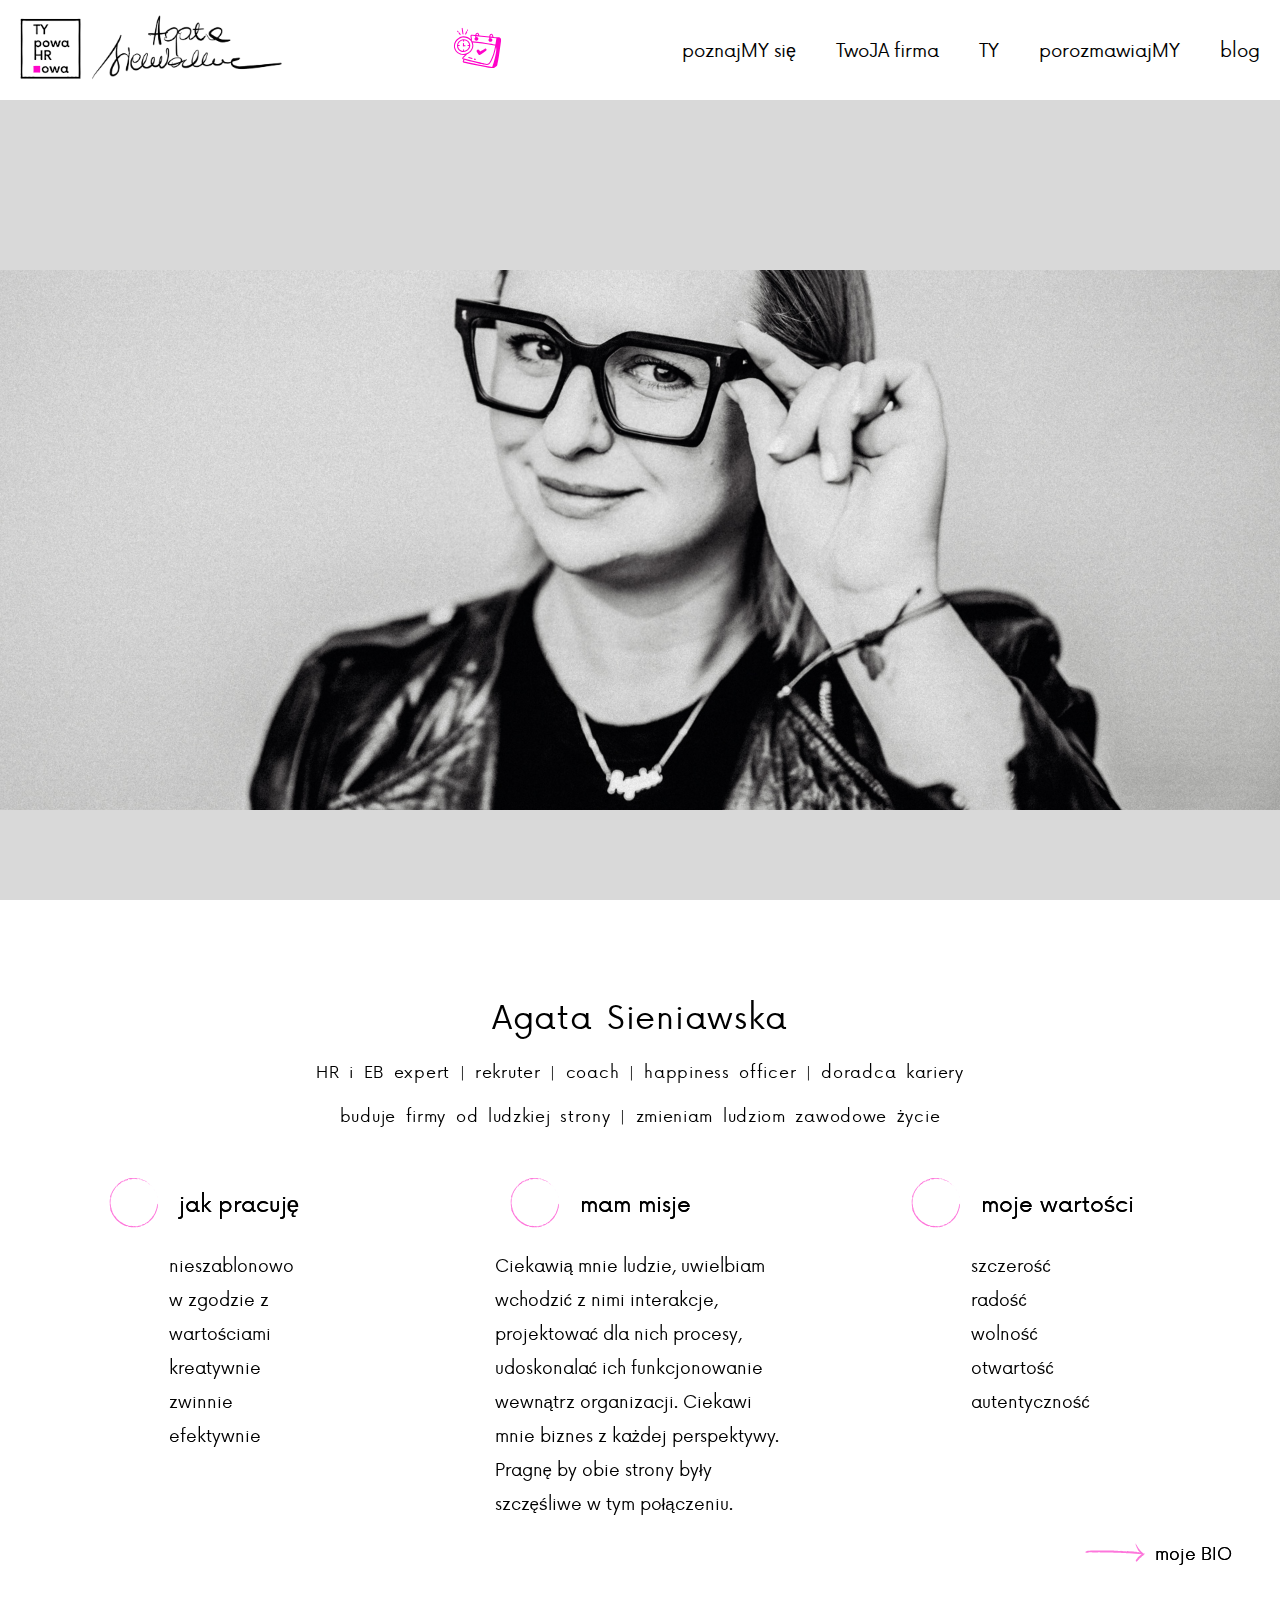
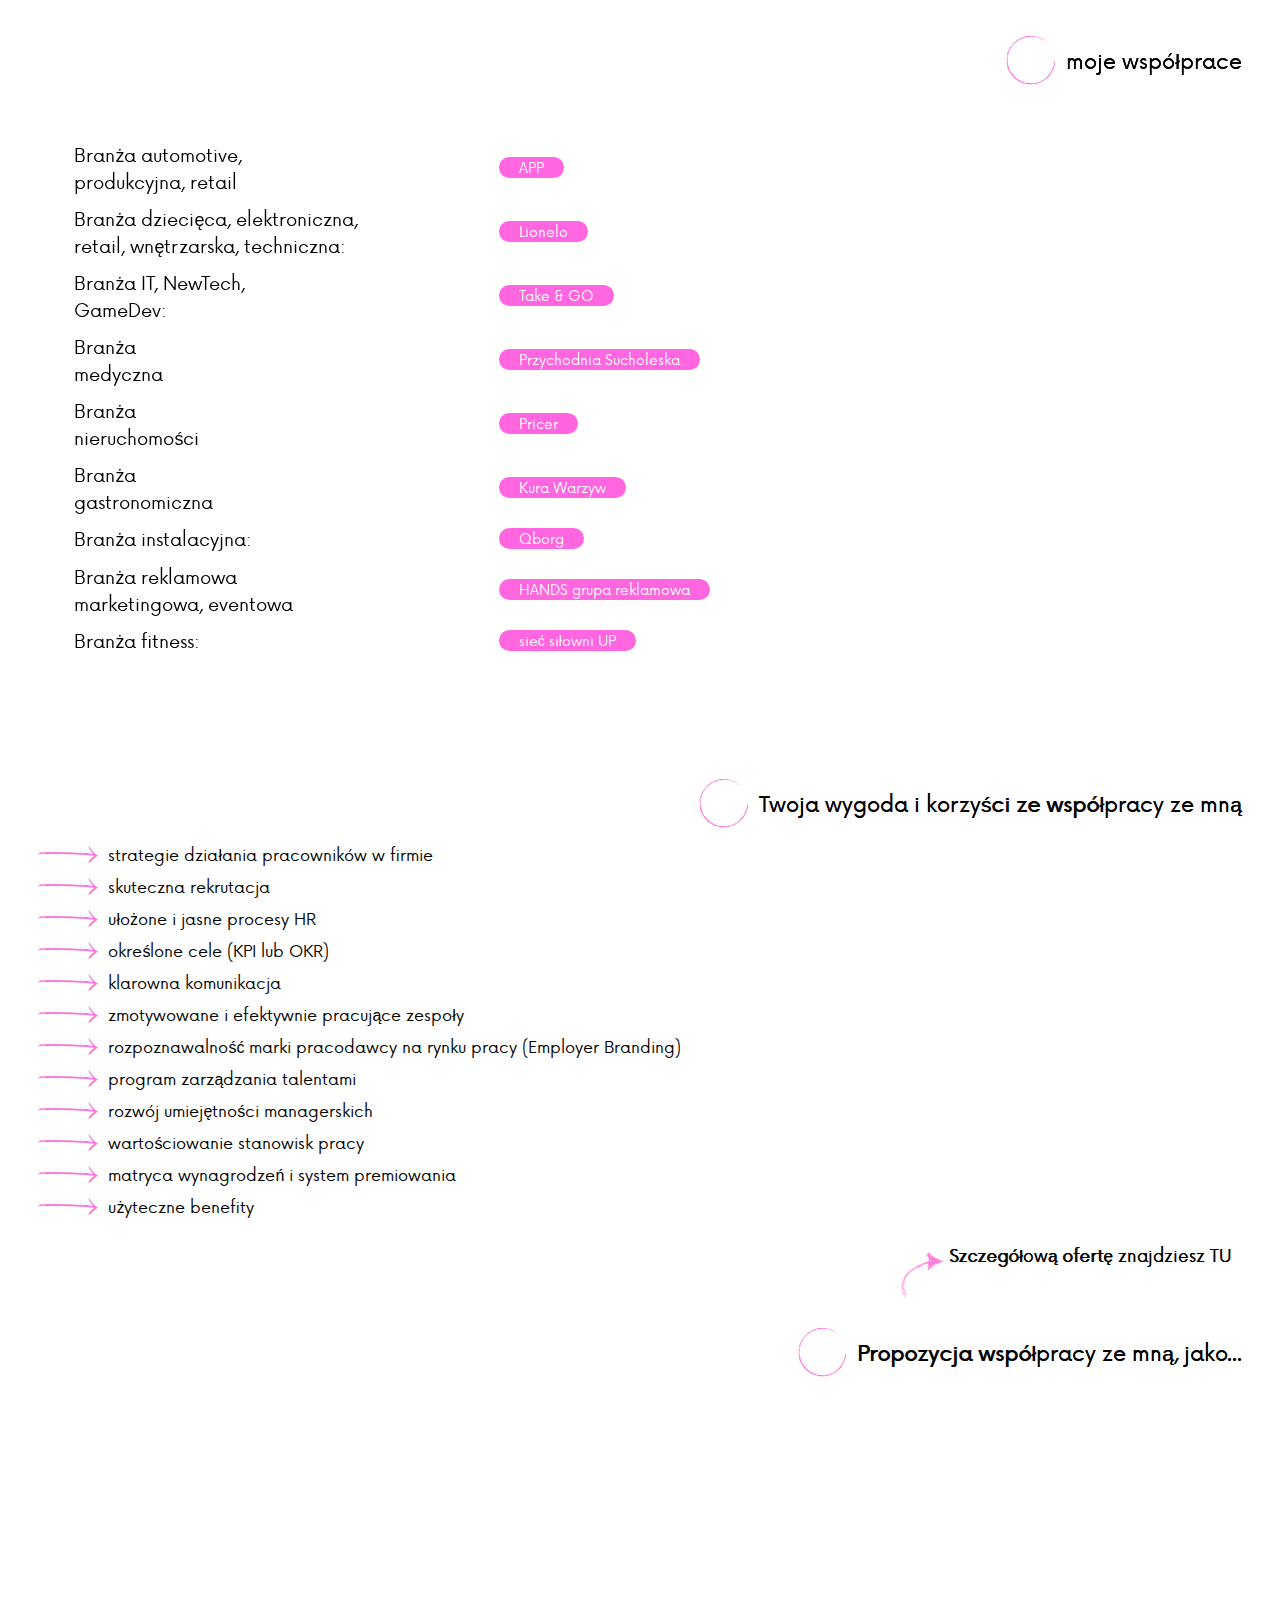
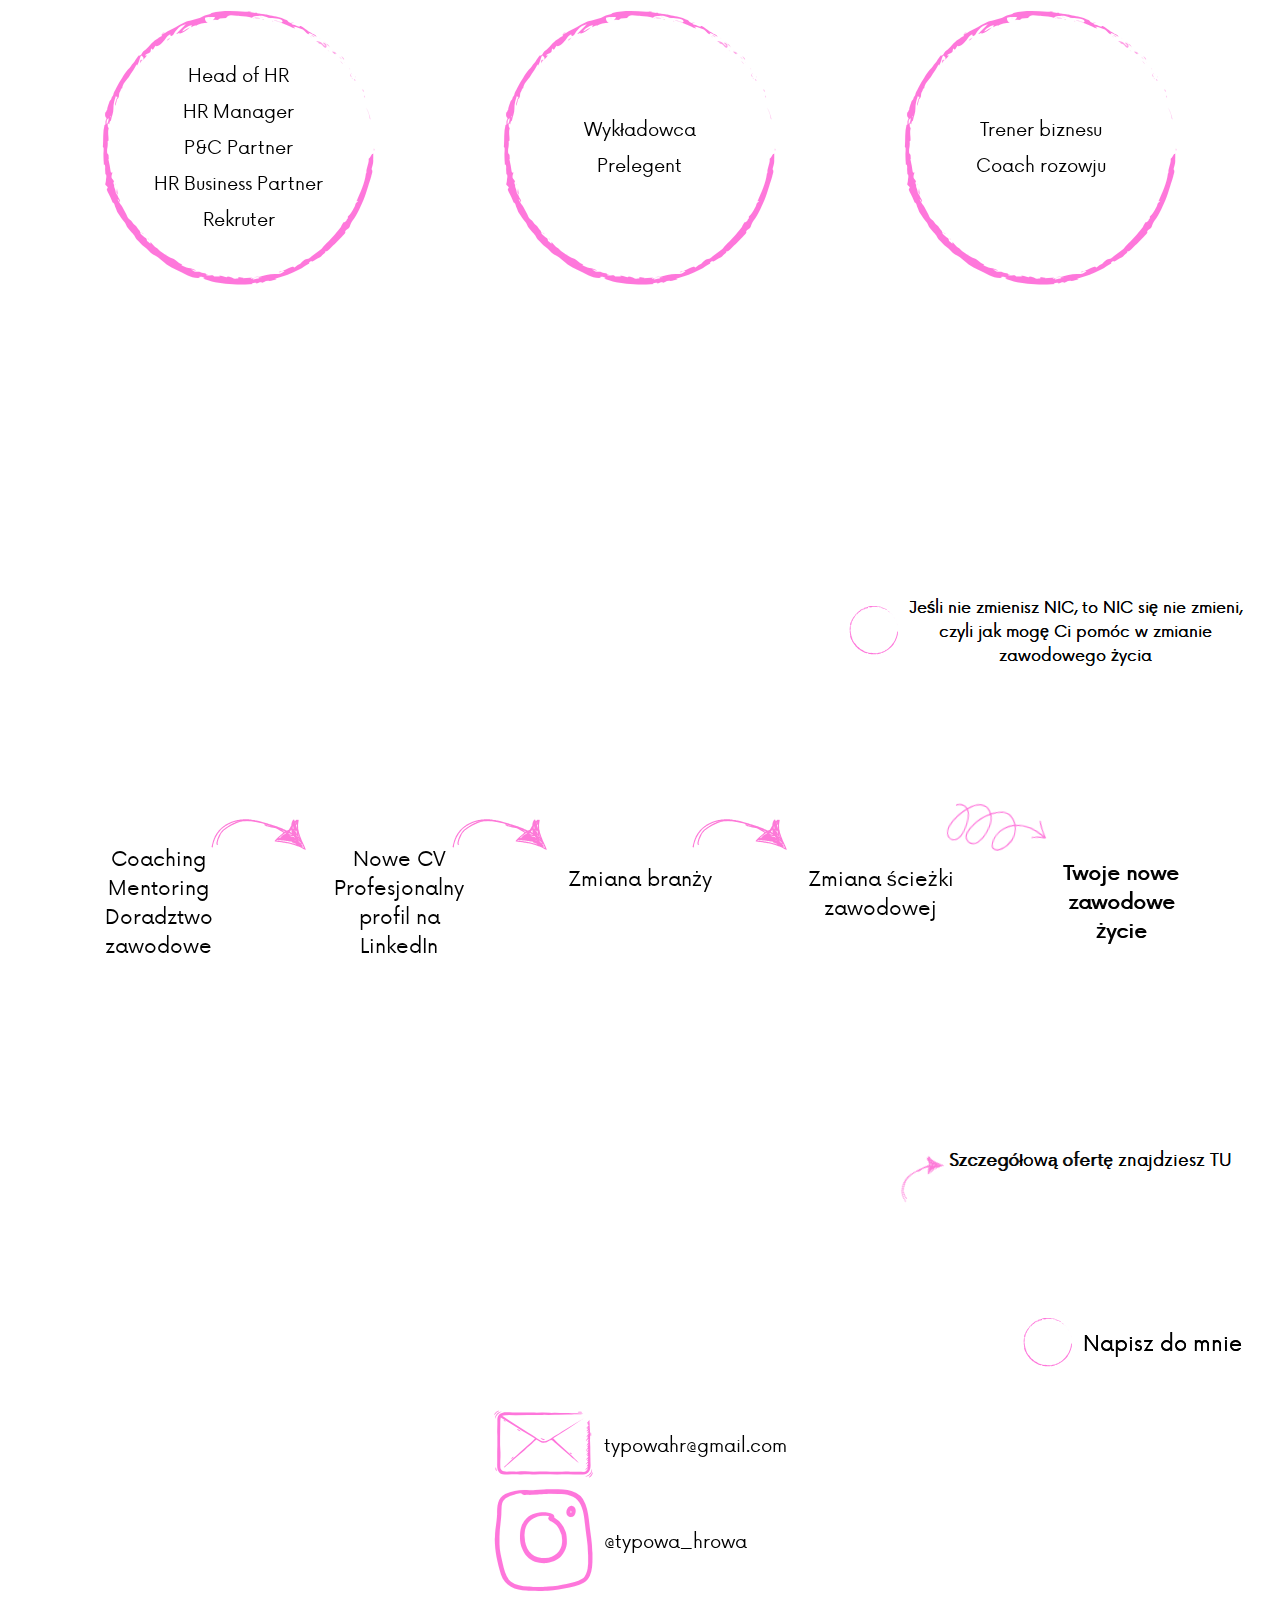
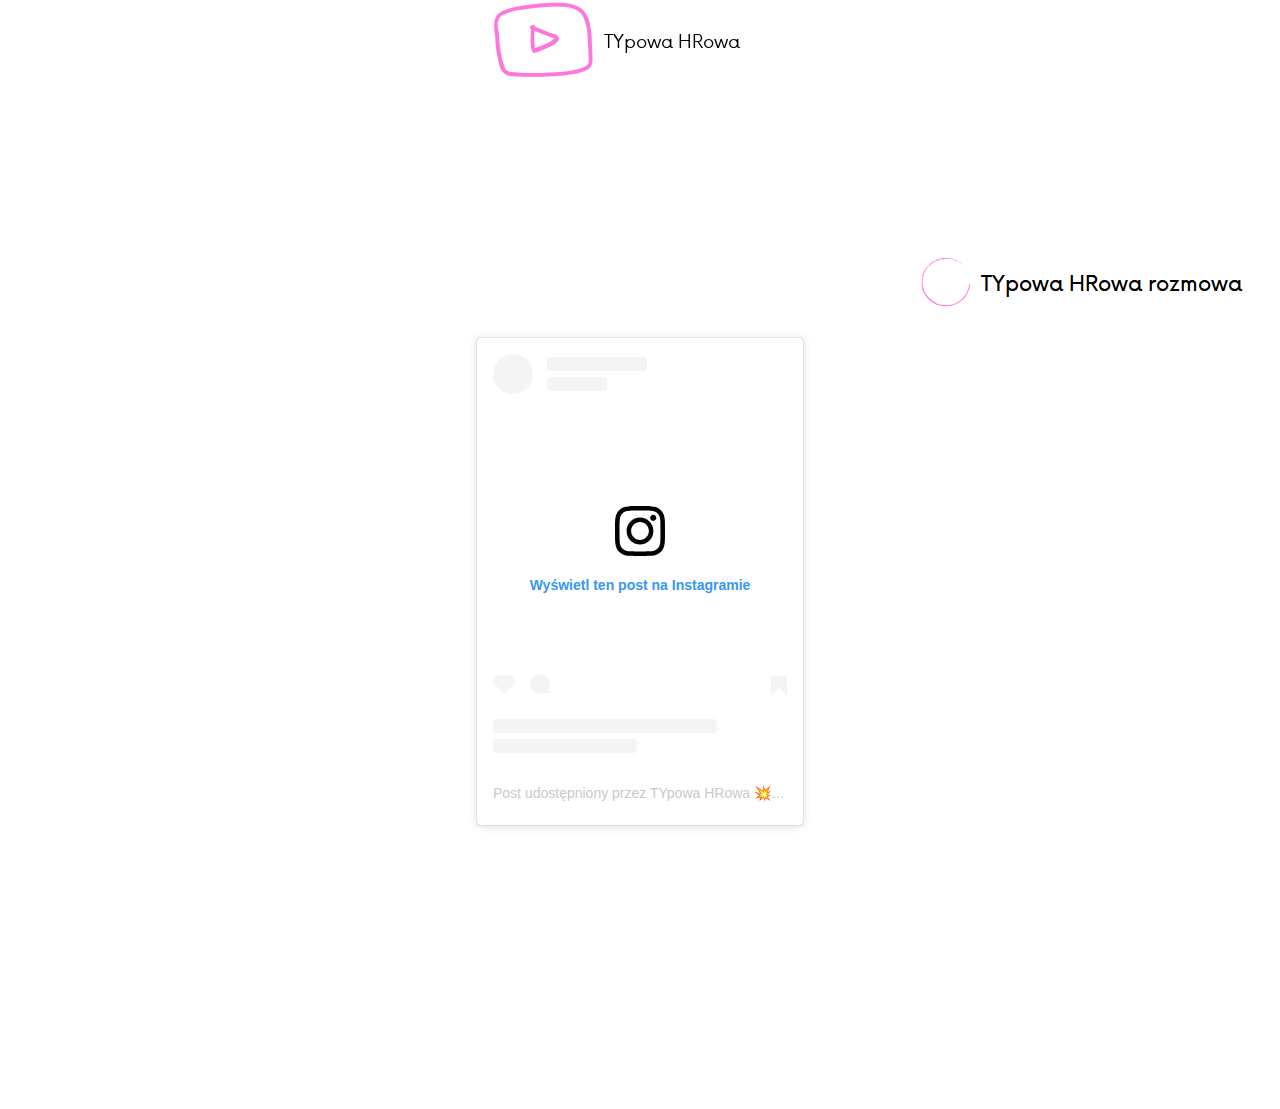
==== commit 0d86b5e8: "style: change img" ====
--- a/index.html
+++ b/index.html
@@ -413,7 +413,7 @@
         </button>
       </div>
       <div class="bio">
-        <img class="photoBio" src="img/TypowaHRowa.png" alt="Serdecznie uśmiechająca sie Agata" />
+        <img class="photoBio" src="img/Agatka2.png" alt="Serdecznie uśmiechająca sie Agata" />
         <section class="bio__description">
 
           <svg class="closeSvg" x="0px" y="0px" viewBox="0 0 24 24">
@@ -602,13 +602,13 @@
           <p>użyteczne benefity</p>
         </li>
       </ul>
+
       <button class="btn">
         <img class="btn__icon--taskCooperation" src="img/arrow_right.svg" alt="" />
-        <a class="btn__description btn__description--IndividualOffer">Szczegółową ofertę znajdziesz TU</a>
+        <a class="btn__description btn__description--offer">Szczegółową ofertę znajdziesz TU</a>
       </button>
-      <!---->
-      <div class="bio individualOffer">
-        <div class="carousel-container carousel-container--individualOffer">
+      <div class="bio offer">
+        <div class="carousel-container carousel-container--offer">
           <button class="carousel-button prev"></button>
           <button class="carousel-button next"></button>
           <svg class="closeSvg close-offer" x="0px" y="0px" viewBox="0 0 24 24" width="20px" height="20px">
@@ -617,325 +617,494 @@
             </path>
           </svg>
           <div class="carousel-track">
+            <!--\\\\\\\\\\\\\///////////////////-->
+
             <div class="carousel-slide">
               <div class="wrap__offer wrap__offer--center">
-                <h2 class="offer_title">Oferta</h2>
-                <p class="offer_title">coaching / mentoring / doradztwo
-                  zawodowe</p>
+                <h2 class="offer_title">Oferta współpracy w obszarach</h2>
+                <p class="offer_description">HRu, Rekrutacji i Employer Brandingu
+                  Mentoringu / Coachingu i Szkoleń
+                  Zatrudnienia i zwolnienia pracowników</p>
                 <img class="offer__icon offer__icon--start" src="./img/TYpowa HRowa logo_Agatka.svg"
                   alt="Ikona Typowa HRowa">
 
               </div>
-            </div>
-            <div class="carousel-slide">
-              <div class="wrap__offer">
-                <h2 class="offer_title--Individual">poznaj<span>MY</span> się</h2>
-                <div class="cooperationMe__wrapOffer ">
-                  <img src="./img/AgatkaInd.svg" alt="">
-                  <div class="cooperationMe__wrapOfferText">
-                    <p class="offer__text--cooperation">Nazywam się Agata Sieniawska i od ponad 6 lat prowadzę
-                      firmę
-                      <br><span>TYpowa HRowa.</span>
-                      Jestem doświadczonym HRowcem, rekruterem oraz mentorem kariery ponad z 13-sto letnim
-                      doświadczeniem.
-                      Jestem również certyfikowanym trenerem biznesu i coachem.
-                    </p>
-
-                    <ul class="offer__text--cooperation">
-                      <p class="offer__text--cooperation">Pracując od 13 lat w rekrutacji z firmami z różnych
-                        branż,
-                        doskonale wiem:
-                      </p>
-                      <li class="offer__list">na co zwrócić szczególną uwagę przy budowaniu Twojego CV</li>
-                      <li class="offer__list">jak powinien wyglądać Twój profesjonalny profil na LinkedIn</li>
-                      <li class="offer__list">jak przygotować Cię do rozmowy rekrutacyjnej
-                      </li>
-                      <li class="offer__list">jakie kroki zrobić, gdy zapragniesz się przebranżowić
-                      </li>
-                    </ul>
-                  </div>
-
-                </div>
-                <img class="offer__icon" src="./img/TYpowa HRowa logo_Agatka.svg" alt="Ikona Typowa HRowa">
-
-              </div>
-            </div>
-
-            <div class="carousel-slide">
-              <div class="wrap__offer">
-                <h2 class="offer_title--Individual">Jak współ_pracuję?</h2>
-                <div class="offer__wrapList">
-                  <p class="offer__text--cooperation offer__text--individual">
-                    <span>Wspólne</span> wypracowujemy sposoby i drogi do nowej
-                    ścieżki kariery, zmiany miejsca pracy lub
-                    przebranżowienia.
-                  </p>
-                  <p class="offer__text--cooperation offer__text--individual">
-                    <span>Podpowiadam Ci rozwiązania,</span> które pozwolą Ci na
-                    <span>komfortowe i sprawne zdobycie nowej pracy</span> oraz
-                    <span>bezstresowe przejście przez rozmowy rekrutacyjne.
-                    </span>
-                  </p>
-                  <p class="offer__text--cooperation offer__text--individual">
-                    <span>Ponad 80 moich klientów</span>zdobyło nowe zatrudnienie, dzięki dobrze zbudowanemu CV,
-                    profesjonalnemu profilowi na LinkedIn oraz wiedzy, jak działa ten portal.
-                  </p>
-
-                  <p class="offer__text--cooperation offer__text--individual">
-                    Ponadto <span>przygotowanie do rozmowy rekrutacyjnej</span> nadawało więcej odwagi i pewności siebie
-                    na spotkaniach, czego efektem było <span>zdobycie nowej pracy.
-                    </span>
-                  </p>
-
-                  <ul>
-                    <p class="offer__text--cooperation offer__text--individual">Gdzie się widzimy?
-                    </p>
-                    <li class="offer__list">online - Google Meet</li>
-                    <li class="offer__list">na żywo - Gdańsk Jelitkowo - Sopot lub spacerowo </li>
-                    <p class="offer__text--cooperation offer__text--individual">W jakich dniach godzinach prowadzę
-                      konsultacje?
-                    </p>
-                    <li class="offer__list">pn-czw
-                    </li>
-                    <li class="offer__list">10:00 - 17:00 lub w ramach indywidualnych ustaleń
-                    </li>
-                  </ul>
-                </div>
-
-
+
+            </div>
+
+            <div class="carousel-slide">
+              <div class="wrap__offer ">
+                <h2 class="offer_title offer_title--list">Korzyści ze współpracy ze mną:</h2>
+                <ul class="offer__wrapList">
+                  <li class="offer__list--benefits">
+                    <img class="offer__arrow" src="./img/2.svg" alt="strzałka podpunktu">
+                    <p class="offer__text">oszczędność czasu</p>
+                  </li>
+                  <li class="offer__list--benefits">
+                    <img class="offer__arrow" src="./img/2.svg" alt="strzałka podpunktu">
+                    <p class="offer__text">zajęcie się i poukładanie obszarów związanych z ludźmi w Twojej firmie</p>
+                  </li>
+                  <li class="offer__list--benefits">
+                    <img class="offer__arrow" src="./img/2.svg" alt="strzałka podpunktu">
+                    <p class="offer__text">zrekrutowanie dopasowanych kandydatów</p>
+                  </li>
+                  <li class="offer__list--benefits">
+                    <img class="offer__arrow" src="./img/2.svg" alt="strzałka podpunktu">
+                    <p class="offer__text">większą produktywność Twoich pracowników</p>
+                  </li>
+                  <li class="offer__list--benefits">
+                    <img class="offer__arrow" src="./img/2.svg" alt="strzałka podpunktu">
+                    <p class="offer__text">większą motywację do działania (Twoją i Twoich Zespołów)</p>
+                  </li>
+                  <li class="offer__list--benefits">
+                    <img class="offer__arrow" src="./img/2.svg" alt="strzałka podpunktu">
+                    <p class="offer__text">rozpoznawalność marki pracodawcy na rynku pracy</p>
+                  </li>
+                  <li class="offer__list--benefits">
+                    <img class="offer__arrow" src="./img/2.svg" alt="strzałka podpunktu">
+                    <p class="offer__text">możliwość zajęcia się "swoimi" tematami</p>
+                  </li>
+                </ul>
+                <img class="offer__icon" src="./img/TYpowa HRowa logo_Agatka.svg" alt="Ikona Typowa HRowa">
+
+              </div>
+            </div>
+
+            <div class="carousel-slide">
+              <div class="wrap__offer wrap__offer--support">
+
+                <h2 class="offer_title">W czym Cię wesprę</h2>
+                <img class="offer__icon--question" src="./img/question mark.svg" alt="">
 
                 <img class="offer__icon offer__logoQuestion" src="./img/TYpowa HRowa logo_Agatka.svg"
                   alt="Ikona Typowa HRowa">
-
-
-              </div>
-
-            </div>
-
-            <div class="carousel-slide">
-              <div class="wrap__offer ">
-                <h2 class="offer_title--Individual">Pakiety</h2>
+              </div>
+
+            </div>
+
+            <div class="carousel-slide">
+              <div class="wrap__offer ">
+                <h2 class="offer_title offer_title--list">Human Resources</h2>
+
+
                 <ul class="offer__wrapList">
-                  <li class="offer__list">
-                    <p class="offer__text--cooperation">pakiet TYpowy <span>basic</span></p>
-                  </li>
-                  <li class="offer__list">
-                    <p class="offer__text--cooperation">pakiet TYpowy <span>standard</span></p>
-                  </li>
-                  <li class="offer__list">
-                    <p class="offer__text--cooperation">pakiet TYpowy <span>premium</span></p>
-                  </li>
-                  <br>
-                  <li class="offer__list">
-                    <p class="offer__text--cooperation">pakiet TYpowy <span>rozmowa basic</span></p>
-                  </li>
-                  <li class="offer__list">
-                    <p class="offer__text--cooperation">pakiet TYpowy <span>rozmowa premium</span></p>
-                  </li>
-
-                </ul>
-                <img class="offer__icon" src="./img/TYpowa HRowa logo_Agatka.svg" alt="Ikona Typowa HRowa">
-              </div>
-            </div>
-            <div class="carousel-slide">
-              <div class="wrap__offer ">
-                <h2 class="offer_title--Individual">Pakiet TYpowy <span>basic</span></h2>
+                  <p class="offer__nameBenefits">miękki HR:</p>
+                  <li class="offer__list">
+                    <p class="offer__text">przeprowadzenie audytu co było / co jest robione w ramach HRu</p>
+                  </li>
+                  <li class="offer__list">
+                    <p class="offer__text">ścisła współpraca z Zarządem i Liderami oraz współzarządzanie zespołami
+                      pracowników w ramach
+                      miękkich kompetencji </p>
+                  </li>
+                  <li class="offer__list">
+                    <p class="offer__text">wdrażanie pracy na celach (KPI, OKR)</p>
+                  </li>
+                  <li class="offer__list">
+                    <p class="offer__text">wdrażanie kultury przyznawania się do błędu - metoda BlackBox</p>
+                  </li>
+                  <li class="offer__list">
+                    <p class="offer__text">wsparcie Liderów w zarządzaniu podległym zespołem</p>
+                  </li>
+                  <li class="offer__list">
+                    <p class="offer__text">tworzenie i wdrażanie programu rozwojowego dla Liderów</p>
+                  </li>
+                  <li class="offer__list">
+                    <p class="offer__text">szkolenie działu HR </p>
+                </ul>
+                <img class="offer__icon" src="./img/TYpowa HRowa logo_Agatka.svg" alt="Ikona Typowa HRowa">
+              </div>
+            </div>
+
+            <div class="carousel-slide">
+              <div class="wrap__offer ">
+                <h2 class="offer_title offer_title--list">Human Resources</h2>
+
                 <ul class="offer__wrapList">
-                  <li class="offer__list--benefits">
-                    <img class="offer__arrow" src="./img/2.svg" alt="strzałka podpunktu">
-                    <p class="offer__nameBenefits">2 spotkania konsultacyjne
-                    </p>
-                  </li>
-                  <li class="offer__list">
-                    <p class="offer__text--cooperation"><span>1 spotkanie</span> (30 min) - omawiamy po Twoje potrzeby i
-                      oczekiwania
-                    </p>
-                  </li>
-                  <li class="offer__list">
-                    <p class="offer__text--cooperation"> <span>2 spotkanie</span> (30 min) - omawiam CV, które dla
-                      Ciebie
-                      przygotowałam i krótko omawiam Twój LiniedIn</p>
-                  </li>
-                </ul>
-                <img class="offer__icon" src="./img/TYpowa HRowa logo_Agatka.svg" alt="Ikona Typowa HRowa">
-              </div>
-            </div>
-            <div class="carousel-slide">
-              <div class="wrap__offer ">
-                <h2 class="offer_title--Individual">Pakiet TYpowy <span>standard</span></h2>
+                  <li class="offer__list">
+                    <p class="offer__text">selekcja i rekrutacja pracowników na stanowiska software, hardware,
+                      handlowe, specjalistyczne i
+                      liderskie</p>
+                  </li>
+                  <li class="offer__list">
+                    <p class="offer__text">zbudowanie onboardingu dla nowych pracowników </p>
+                  </li>
+                  <li class="offer__list">
+                    <p class="offer__text">zbudowanie offboardingu dla odchodzących pracowników</p>
+                  </li>
+                  <li class="offer__list">
+                    <p class="offer__text">spotkania coachingowe / rozwojowe z liderami i pracownikami</p>
+                  </li>
+                  <li class="offer__list">
+                    <p class="offer__text">tworzenie i wdrażanie systemów motywacyjnych
+                    </p>
+                  </li>
+                  <li class="offer__list">
+                    <p class="offer__text">budowanie ścieżek karier </p>
+                  </li>
+                </ul>
+                <img class="offer__icon" src="./img/TYpowa HRowa logo_Agatka.svg" alt="Ikona Typowa HRowa">
+              </div>
+            </div>
+
+            <div class="carousel-slide">
+              <div class="wrap__offer ">
+                <h2 class="offer_title offer_title--list">Human Resources</h2>
+
                 <ul class="offer__wrapList">
-                  <li class="offer__list--benefits">
-                    <img class="offer__arrow" src="./img/2.svg" alt="strzałka podpunktu">
-                    <p class="offer__nameBenefits">2 spotkania konsultacyjne
-                    </p>
-                  </li>
-                  <li class="offer__list">
-                    <p class="offer__text--cooperation"><span>1 spotkanie</span> (30 min) - omawiamy szczegółowo Twoje
-                      potrzeby, oczekiwania
-                      i ustalamy cel naszych działań
-                    </p>
-                  </li>
-                  <li class="offer__list">
-                    <p class="offer__text--cooperation"> <span>2 spotkanie</span> (45 min) - omawiam CV, które dla
-                      Ciebie przygotowałam oraz przeprowadzam audyt Twojego profilu na LinkedIn, po którym otrzymujesz
-                      krótką informację zwrotną ze wskazówkami, co zrobić / zmienić aby profil był widoczny i przynosił
-                      oczekiwane założenia</p>
-                  </li>
-                </ul>
-                <img class="offer__icon" src="./img/TYpowa HRowa logo_Agatka.svg" alt="Ikona Typowa HRowa">
-              </div>
-            </div>
-            <div class="carousel-slide">
-
-              <div class="wrap__offer ">
-                <h2 class="offer_title--Individual">Pakiet TYpowy <span>premium</span></h2>
+                  <p class="offer__nameBenefits">twardy HR:
+                  </p>
+                  <li class="offer__list">
+                    <p class="offer__text">tworzenie struktury organizacyjnej</p>
+                  </li>
+                  <li class="offer__list">
+                    <p class="offer__text">tworzenia i dbanie o akta osobowe lub e-akta osobowe</p>
+                  </li>
+                  <li class="offer__list">
+                    <p class="offer__text">wdrożenie programu do obsługi pracowników i rekrutacji </p>
+                  </li>
+                  <li class="offer__list">
+                    <p class="offer__text">ustalanie widełek wynagrodzeń </p>
+                  </li>
+                  <li class="offer__list">
+                    <p class="offer__text">tworzenie opisów stanowisk pracy</p>
+                  </li>
+                  <li class="offer__list">
+                    <p class="offer__text">wdrożenie kultury pracy na celach</p>
+                  </li>
+                </ul>
+                <img class="offer__icon" src="./img/TYpowa HRowa logo_Agatka.svg" alt="Ikona Typowa HRowa">
+              </div>
+            </div>
+
+            <div class="carousel-slide">
+              <div class="wrap__offer ">
+                <h2 class="offer_title offer_title--list">Human Resources</h2>
+
                 <ul class="offer__wrapList">
-                  <li class="offer__list--benefits">
-                    <img class="offer__arrow" src="./img/2.svg" alt="strzałka podpunktu">
-                    <p class="offer__nameBenefits">3 spotkania konsultacyjne
-                    </p>
-                  </li>
-                  <li class="offer__list">
-                    <p class="offer__text--cooperation"><span>1 spotkanie</span> (45 min) - omawiamy szczegółowo Twoje
-                      potrzeby, oczekiwania i ustalamy cel naszych działań
-                    </p>
-                  </li>
-                  <li class="offer__list">
-                    <p class="offer__text--cooperation"> <span>2 spotkanie</span> (45 min) - omawiam 2 dokumenty CV,
-                      które dla Ciebie przygotowałam oraz przeprowadzam rozbudowany audyt Twojego profilu na LinkedIn,
-                      po którym otrzymujesz szczegółową informację zwrotną ze wskazówkami, co zrobić / zmienić aby
-                      profil był widoczny i przynosił oczekiwane założenia </p>
-                  </li>
-                  <li class="offer__list">
-                    <p class="offer__text--cooperation"> <span>3 spotkanie</span> (1 h) - zbudowanie mapy
-                      potencjalnych
-                      nowych pracodawców, wspólne wprowadzanie zmian na LinkedIn, wsparcie przy poszukiwaniu nowego
-                      pracodawcy: </p>
-                    <p class="offer__text--cooperation">
-                      - polecenie Twojej osoby na moim profilu LinkedIn i IG
-                    </p>
-                    <p class="offer__text--cooperation">
-                      - wyszukanie 3 ofert pracy zgodnych z Twoim profilem
-                    </p>
-                  </li>
-                </ul>
-                <img class="offer__icon" src="./img/TYpowa HRowa logo_Agatka.svg" alt="Ikona Typowa HRowa">
-              </div>
-            </div>
-            <div class="carousel-slide">
-              <div class="wrap__offer ">
-                <h2 class="offer_title--Individual">Pakiet TYpowa <span>rozmowa basic</span></h2>
+                  <li class="offer__list">
+                    <p class="offer__text">tworzenie employee journey oraz employee value proposition</p>
+                  </li>
+                  <li class="offer__list">
+                    <p class="offer__text">tworzenie materiałów dla nowego pracownika</p>
+                  </li>
+                  <li class="offer__list">
+                    <p class="offer__text">tworzenie pakietu gadżetów dla nowego pracownika (welcome box)</p>
+                  </li>
+                  <li class="offer__list">
+                    <p class="offer__text">tworzenie materiałów promocyjnych na targi, konferencje</p>
+                  </li>
+                  <li class="offer__list">
+                    <p class="offer__text">tworzenie employee journey map</p>
+                  </li>
+                  <li class="offer__list">
+                    <p class="offer__text">badanie konkurencji</p>
+                  </li>
+                </ul>
+                <img class="offer__icon" src="./img/TYpowa HRowa logo_Agatka.svg" alt="Ikona Typowa HRowa">
+              </div>
+            </div>
+
+            <div class="carousel-slide">
+              <div class="wrap__offer ">
+                <h2 class="offer_title offer_title--list">Human Resources</h2>
+
+                <ul class="offer__wrapList">
+                  <li class="offer__list">
+                    <p class="offer__text">tworzenie zakładki kariera</p>
+                  </li>
+                  <li class="offer__list">
+                    <p class="offer__text">tworzenie brand story</p>
+                  </li>
+                  <li class="offer__list">
+                    <p class="offer__text">tworzenie spójnych graficznie i tekstowo ogłoszeń rekrutacyjnych</p>
+                  </li>
+                  <li class="offer__list">
+                    <p class="offer__text">rozwój i kalendarz wpisów na Social Media (Linkedin, Facebook, Instagram)
+                    </p>
+                  </li>
+                  <li class="offer__list">
+                    <p class="offer__text">tworzenie spójnej komunikacji wewnętrznej i zewnętrznej</p>
+                  </li>
+                  <li class="offer__list">
+                    <p class="offer__text">tworzenie strategii candidate i employee experience</p>
+                  </li>
+                  <li class="offer__list">
+                    <p class="offer__text">tworzenie inicjatyw CSR</p>
+                  </li>
+                </ul>
+                <img class="offer__icon" src="./img/TYpowa HRowa logo_Agatka.svg" alt="Ikona Typowa HRowa">
+              </div>
+            </div>
+
+            <div class="carousel-slide">
+              <div class="wrap__offer ">
+                <h2 class="offer_title offer_title--list">Rekrutacja</h2>
+
+                <ul class="offer__wrapList">
+                  <li class="offer__list">
+                    <p class="offer__text">określenie realnych potrzeb rekrutacyjnych</p>
+                  </li>
+                  <li class="offer__list">
+                    <p class="offer__text">tworzenie persony kandydata</p>
+                  </li>
+                  <li class="offer__list">
+                    <p class="offer__text">tworzenie ogłoszeń</p>
+                  </li>
+                  <li class="offer__list">
+                    <p class="offer__text">wystawianie ogłoszeń na Social Mediach: grupy na Facebook'u, Instagram'ie i
+                      Linkedin
+                    </p>
+                  </li>
+                  <li class="offer__list">
+                    <p class="offer__text">wystawianie ogłoszeń na job boardach</p>
+                  </li>
+                  <li class="offer__list">
+                    <p class="offer__text">direct search</p>
+                  </li>
+                </ul>
+                <img class="offer__icon" src="./img/TYpowa HRowa logo_Agatka.svg" alt="Ikona Typowa HRowa">
+              </div>
+            </div>
+
+            <div class="carousel-slide">
+              <div class="wrap__offer ">
+                <h2 class="offer_title offer_title--list">Rekrutacja</h2>
+
+
+                <ul class="offer__wrapList offer__wrapList--line">
+                  <p class="offer__text offer__addDot">prowadzenie rekrutacji end-to-end:
+                  </p>
+
+                  <li>
+                    <p class="offer__text">wystawienie ogłoszeń zgodnie z zapotrzebowaniem (formularz zamówienia)
+                    </p>
+                  </li>
+                  <li>
+                    <p class="offer__text">monitorowanie spływów
+                    </p>
+                  </li>
+                  <li>
+                    <p class="offer__text">aktywne poszukiwanie kandydatów
+                    </p>
+                  </li>
+                  <li>
+                    <p class="offer__text">prowadzenie wstępnej selekcji CV
+                    </p>
+                  </li>
+                  <li>
+                    <p class="offer__text">prowadzenie wstępnych rozmów rekrutacyjnych
+                    </p>
+                  </li>
+                  <li>
+                    <p class="offer__text">przedstawianie podsumowania kandydata, gotowego do finalnej rozmowy z osobą
+                      decyzyjną
+                    </p>
+                  </li>
+                </ul>
+                <img class="offer__icon" src="./img/TYpowa HRowa logo_Agatka.svg" alt="Ikona Typowa HRowa">
+              </div>
+            </div>
+
+            <div class="carousel-slide">
+              <div class="wrap__offer ">
+                <h2 class="offer_title offer_title--list">Mentoring / Coaching / Szkolenia</h2>
+
+                <ul class="offer__wrapList">
+                  <li class="offer__list">
+                    <p class="offer__text">prowadzenie mentoringów / coachingów dla pracowników oraz managerów</p>
+                  </li>
+                  <li class="offer__list">
+                    <p class="offer__text">szkolenia z kompetencji miękkich
+                    </p>
+                  </li>
+                  <li class="offer__list">
+                    <p class="offer__text">wsparcie w trudnych sytuacjach</p>
+                  </li>
+                  <li class="offer__list">
+                    <p class="offer__text">rozwój kompetencji managerskich
+                    </p>
+                  </li>
+                  <li class="offer__list">
+                    <p class="offer__text">rozwój zawodowy</p>
+                  </li>
+                  <li class="offer__list">
+                    <p class="offer__text">doradztwo zawodowe</p>
+                  </li>
+                </ul>
+                <img class="offer__icon" src="./img/TYpowa HRowa logo_Agatka.svg" alt="Ikona Typowa HRowa">
+              </div>
+            </div>
+
+            <div class="carousel-slide">
+              <div class="wrap__offer ">
+                <h2 class="offer_title offer_title--list">Zwolnienia pracowników</h2>
+
+                <ul class="offer__wrapList">
+                  <li class="offer__list">
+                    <p class="offer__text">przygotowanie i wsparcie merytoryczne do zwolnień</p>
+                  </li>
+                  <li class="offer__list">
+                    <p class="offer__text">współpraca z kancelarią zewnętrzną lub działem prawnym
+
+                    </p>
+                  </li>
+                  <li class="offer__list">
+                    <p class="offer__text">przeprowadzenie zwolnień</p>
+                  </li>
+                  <li class="offer__list">
+                    <p class="offer__text">wsparcie zwolnionych pracowników - doradztwo zawodowe / mentoring kariery
+
+                    </p>
+                    <p class="offer__text">
+                      (nowe CV, LinkedIn, ścieżka kariery, oferty pracy)
+                    </p>
+                  </li>
+
+                </ul>
+                <img class="offer__icon" src="./img/TYpowa HRowa logo_Agatka.svg" alt="Ikona Typowa HRowa">
+              </div>
+            </div>
+
+            <div class="carousel-slide">
+              <div class="wrap__offer wrap__offer--support">
+                <h2 class="offer_title">Mam dla Ciebie propozycje</h2>
+                <img class="offer__icon offer__logoQuestion" src="./img/TYpowa HRowa logo_Agatka.svg"
+                  alt="Ikona Typowa HRowa">
+              </div>
+            </div>
+
+            <div class="carousel-slide">
+              <div class="wrap__offer ">
+                <h2 class="offer_title offer_title--list">Zacznijmy współpracę projektową. Co to znaczy?</h2>
+                <ul class="offer__wrapList">
+                  <li class="offer__list--benefits">
+                    <img class="offer__arrow" src="./img/2.svg" alt="strzałka podpunktu">
+                    <p class="offer__text--cooperation"><span>Nie potrzebujesz osoby od HR na full
+                        time, ale dobrze gdyby ktoś zajął
+                        się
+                        tematami związanymi
+                        z
+                        ludźmi w Twojej firmie? Chcesz aby Managerowie w Twojej firmie sprawnie zarządzali zespołami?
+                      </span>Świetnie!<br>
+                      Zacznijmy współpracę na określoną liczbę godzin w miesiącu z określonym projektem. Przygotuję
+                      dla
+                      Ciebie, to co wybierzesz z oferty powyżej i przeszkolę Twoich pracowników aby działali
+                      samodzielnie w tym obszarze.</p>
+                  </li>
+                  <li class="offer__list--benefits">
+                    <img class="offer__arrow" src="./img/2.svg" alt="strzałka podpunktu">
+                    <p class="offer__text--cooperation"><span>Nie potrzebujesz zatrudniać
+                        rekruterki na pełen etat?</span>
+                      Dobrze się składa!<br>
+                      Wesprę Cię w tym projektowo. Znajdę dla Ciebie odpowiednie osoby, bez dodatkowych kosztów co
+                      miesięcznego wynagrodzenia za etat rekrutera. Plus nie jestem tak droga jak duże agencje
+                      rekrutacyjne i nie rekrutuję masowo. Współpracuję maksymalnie z 3 firmami w miesiącu, dlatego
+                      moje podejście jest indywidualne. Przeszkolę Twoich pracowników
+                      i Managerów, aby sprawnie, profesjonalnie i samodzielnie prowadzili rekrutacje.</p>
+                    <!-- <img class="arrow__cooperation" src="./img/2.svg" alt="strzałka podpunktu"> -->
+                  </li>
+
+
+                </ul>
+                <img class="offer__icon" src="./img/TYpowa HRowa logo_Agatka.svg" alt="Ikona Typowa HRowa">
+              </div>
+            </div>
+
+            <div class="carousel-slide">
+              <div class="wrap__offer ">
+                <ul class="offer__wrapList">
+                  <li class="offer__list--benefits">
+                    <img class="offer__arrow" src="./img/2.svg" alt="strzałka podpunktu">
+                    <p class="offer__text--cooperation"><span>Zależy Ci na zbudowaniu rozpoznawalności Twojej marki na
+                        rynku pracy
+                        i działaniach Employer Brandingowych?
+                      </span> Trafiłeś/aś w dobre ręce!<br>
+                      Nie musisz zatrudniać do tego osoby na stałe. Pomogę Ci i w tym projekcie
+                      i przeszkolę Twoich pracowników do samodzielnego działania w tym obszarze.</p>
+
+                  </li>
+                  <li class="offer__list--benefits">
+                    <img class="offer__arrow" src="./img/2.svg" alt="strzałka podpunktu">
+                    <p class="offer__text--cooperation"><span>Potrzebujesz rozwinąć swój Zespół z kompetencji miękkich?
+                        Czujesz, że Twoi Managerowie / Liderzy mogą więcej?
+                      </span><br><span></span><br>
+                      Ok! Mam 13 lat doświadczenia w rozwoju pracowników na każdym szczeblu.
+                    </p>
+                  </li>
+                  <li class="offer__list--benefits">
+                    <img class="offer__arrow" src="./img/2.svg" alt="strzałka podpunktu">
+                    <p class="offer__text--cooperation"><span>Zatrudnianie jest dla Ciebie lotem w kosmos? Przygotowanie
+                        dokumentów zajmuje Ci mnóstwo czasu?
+                      </span><br><span></span><br>
+                      Zajmę się tym.
+                    </p>
+                  </li>
+                  <li class="offer__list--benefits">
+                    <img class="offer__arrow" src="./img/2.svg" alt="strzałka podpunktu">
+                    <p class="offer__text--cooperation"><span>Zwolnienie pracowników spędza Ci sen z oczu?
+                        Są sytuacje,
+                        w których musisz to zrobić. To zrozumiałe, jednak nie lubisz tego robić.
+                      </span><br><span></span><br>
+                      Wesprę Cię w tym. Zrobię to profesjonalnie.
+                    </p>
+                  </li>
+
+                </ul>
+                <img class="offer__icon" src="./img/TYpowa HRowa logo_Agatka.svg" alt="Ikona Typowa HRowa">
+              </div>
+            </div>
+
+            <div class="carousel-slide">
+              <div class="wrap__offer ">
+                <h2 class="offer_title offer_title--list">Moja dostępność </h2>
+
+                <ul class="offer__wrapList">
+                  <li class="offer__list">
+                    <p class="offer__text">umawiamy się na stawkę miesięczną za projekt / doradztwo / przygotowanie
+                      materiałów, przy dostępności do 60 h / miesięcznie</p>
+                  </li>
+                  <li class="offer__list">
+                    <p class="offer__text">spotkanie Mentoringowe / Coachingowe, 1 spotkanie = 60 minut
+                    </p>
+                  </li>
+                  <li class="offer__list">
+                    <p class="offer__text">rekrutacja 120% stawki brutto każdego zatrudnionego pracownika (kwota brutto
+                      pracownika jest dla mnie stawką netto) </p>
+                    <p class='offer__textStar'>*rozliczenie to 50% płatności, przy rozpoczęciu działań
+                      rekrutacyjnych i pozostałe 50% przy
+                      zatrudnieniu pracownika</p>
+                  </li>
+
+                </ul>
+                <img class="offer__icon" src="./img/TYpowa HRowa logo_Agatka.svg" alt="Ikona Typowa HRowa">
+              </div>
+            </div>
+
+            <div class="carousel-slide">
+              <div class="wrap__offer ">
+                <h2 class="offer_title offer_title--list">Jak i gdzie współpracuję?</h2>
+                <ul class="offer__wrapList">
+                  <li class="offer__list--benefits">
+                    <img class="offer__arrow" src="./img/2.svg" alt="strzałka podpunktu">
+                    <p class="offer__text--cooperation"><span>zdalnie i hybrydowo
+                      </span>
+                      - na terenie całej Polski i za granicą</p>
+                  </li>
+                </ul>
+                <img class="offer__icon" src="./img/TYpowa HRowa logo_Agatka.svg" alt="Ikona Typowa HRowa">
+              </div>
+            </div>
+
+            <div class="carousel-slide">
+              <div class="wrap__offer ">
+                <h2 class="offer_title offer_title--list">Umówmy się na darmową 15 minutową konsultację</h2>
                 <ul class="offer__wrapList offer__wrapList--fillAvailable">
-                  <li class="offer__list--benefits">
-                    <img class="offer__arrow" src="./img/2.svg" alt="strzałka podpunktu">
-                    <p class="offer__nameBenefits">1 spotkania konsultacyjne
-                    </p>
-                  </li>
-                  <li class="offer__list">
-                    <p class="offer__text--cooperation"><span>1 spotkanie</span> (45 min)
-                    </p>
-                    <p class="offer__text--cooperation">
-                      - omawiamy profil stanowiska, na które aplikujesz / masz zaplanowaną rozmowę
-                    </p>
-                    <p class="offer__text--cooperation">
-                      - przedstawiam Ci dobre praktyki i zachowania na rozmowie rekrutacyjnej
-                    </p>
-                    <p class="offer__text--cooperation">
-                      - przeprowadzamy 10 minutową próbną rozmowę rekrutacyjną
-                    </p>
-                  </li>
-                </ul>
-                <p class="offer__text--cooperation offer__footnote">
-                  *przed Twoim spotkaniem rekrutacyjnym 10 minutowa konsultacja ze mną
-                </p>
-                <img class="offer__icon" src="./img/TYpowa HRowa logo_Agatka.svg" alt="Ikona Typowa HRowa">
-              </div>
-            </div>
-            <div class="carousel-slide">
-              <div class="wrap__offer ">
-                <h2 class="offer_title--Individual">Pakiet TYpowa <span>rozmowa premium</span></h2>
-                <ul class="offer__wrapList offer__wrapList--fillAvailable">
-                  <li class="offer__list--benefits">
-                    <img class="offer__arrow" src="./img/2.svg" alt="strzałka podpunktu">
-                    <p class="offer__nameBenefits">2 spotkania konsultacyjne
-                    </p>
-                  </li>
-                  <li class="offer__list">
-                    <p class="offer__text--cooperation"><span>1 spotkanie</span> (1h)
-                    </p>
-                    <p class="offer__text--cooperation">
-                      - omawiamy profil stanowiska, na które aplikujesz / masz zaplanowaną rozmowę
-                    </p>
-                    <p class="offer__text--cooperation">
-                      - przedstawiam Ci dobre praktyki i zachowania na rozmowie rekrutacyjnej
-                    </p>
-                    <p class="offer__text--cooperation">
-                      - analizujemy do 10 pytań, które mogą pojawić się na Twojej rozmowie
-                    </p>
-                  </li>
-                  <li class="offer__list">
-                    <p class="offer__text--cooperation"> <span>2 spotkanie</span> (1h)</p>
-                    <p class="offer__text--cooperation">
-                      - przeprowadzamy 30-40 próbną rozmowę rekrutacyjną
-                    </p>
-                    <p class="offer__text--cooperation">
-                      - omawiamy obszary do zmiany w rozmowie
-                    </p>
-                    <p class="offer__text--cooperation">
-                      - podpowiadam na co zwrócić uwagę przy odpowiedzi
-                    </p>
-                  </li>
-                </ul>
-                <p class="offer__text--cooperation offer__footnote">
-                  *przed Twoim spotkaniem rekrutacyjnym 30 minutowa konsultacja ze mną
-                </p>
-                <img class="offer__icon" src="./img/TYpowa HRowa logo_Agatka.svg" alt="Ikona Typowa HRowa">
-              </div>
-            </div>
-
-            <div class="carousel-slide">
-              <div class="wrap__offer ">
-                <h2 class="offer_title--Individual">Cennik</h2>
-                <ul class="offer__wrapList offer__wrapList--fillAvailable">
-                  <li class="offer__list offer__list--flex">
-                    <p class="offer__text--cooperation">pakiet TYpowy <span>basic</span></p>
-                    <p class="offer__text offer__text--bold">420zł</p>
-                  </li>
-                  <li class="offer__list offer__list--flex">
-                    <p class="offer__text--cooperation">pakiet TYpowy <span>standard</span></p>
-                    <p class="offer__text offer__text--bold">660zł</p>
-                  </li>
-                  <li class="offer__list offer__list--flex">
-                    <p class="offer__text--cooperation">pakiet TYpowy <span>premium</span></p>
-                    <p class="offer__text offer__text--bold">1320zł</p>
-                  </li>
-                  <li class="offer__list offer__list--flex">
-                    <p class="offer__text--cooperation">pakiet TYpowy <span>rozmowa basic</span></p>
-                    <p class="offer__text offer__text--bold">420zł</p>
-                  </li>
-                  <li class="offer__list offer__list--flex">
-                    <p class="offer__text--cooperation">pakiet TYpowy <span>rozmowa premium</span></p>
-                    <p class="offer__text offer__text--bold">1020zł</p>
-                  </li>
-
-                </ul>
-                <p class="offer__text--cooperation offer__footnote">
-                  *w przypadku CV w j. angielskim do ceny wybranego pakietu należy doliczyć 90 zł
-                </p>
-                <img class="offer__icon" src="./img/TYpowa HRowa logo_Agatka.svg" alt="Ikona Typowa HRowa">
-              </div>
-            </div>
-
-            <div class="carousel-slide">
-              <div class="wrap__offer ">
-                <h2 class="offer_title--Individual">Jak się ze mną umówić?</h2>
-                <ul class="offer__wrapList offer__wrapList--fillAvailable">
-                  <li class="offer__list--benefits offer__list--appointmentMe">
+                  <li class="offer__list--benefits offer__list--center">
                     <img class="offer__arrow" src="./img/2.svg" alt="strzałka podpunktu">
                     <p class="offer__text--cooperation"><span>Zarezerwuj termin w moim kalendarzu
                       </span>
                     </p>
-                    <img class="offer__arrow--upIndividual" src="./img/arrow_up.svg" alt="strzałka podpunktu">
                   </li>
                   <div class="offer__clickMe "><a
                       href="https://calendly.com/typowahr/konsultacje-z-typowa-hrowa?month=2024-11">kliknij TU</a>
@@ -952,7 +1121,7 @@
 
             <div class="carousel-slide">
               <div class="wrap__offer ">
-                <h2 class="offer_title--Individual">Zapraszam do kontaktu</h2>
+                <h2 class="offer_title offer_title--list">Porozmawiaj_MY</h2>
 
                 <div class="offer__aboutMy">
                   <div>
@@ -975,12 +1144,9 @@
             </div>
 
           </div>
+          <!---Koniec-->
         </div>
       </div>
-
-
-
-      <!---->
       <div class="nameSection">
         <img class="nameSection__icon" src="img/circle_pink.svg" alt="" />
         <p class="nameSection__title">
@@ -1060,13 +1226,13 @@
           </div>
         </div>
       </div>
-
       <button class="btn">
         <img class="btn__icon--taskCooperation" src="img/arrow_right.svg" alt="" />
-        <a class="btn__description btn__description--offer">Szczegółową ofertę znajdziesz TU</a>
+        <a class="btn__description btn__description--IndividualOffer">Szczegółową ofertę znajdziesz TU</a>
       </button>
-      <div class="bio offer">
-        <div class="carousel-container carousel-container--offer">
+      <!---->
+      <div class="bio individualOffer">
+        <div class="carousel-container carousel-container--individualOffer">
           <button class="carousel-button prev"></button>
           <button class="carousel-button next"></button>
           <svg class="closeSvg close-offer" x="0px" y="0px" viewBox="0 0 24 24" width="20px" height="20px">
@@ -1075,494 +1241,294 @@
             </path>
           </svg>
           <div class="carousel-track">
-            <!--\\\\\\\\\\\\\///////////////////-->
-
             <div class="carousel-slide">
               <div class="wrap__offer wrap__offer--center">
-                <h2 class="offer_title">Oferta współpracy w obszarach</h2>
-                <p class="offer_description">HRu, Rekrutacji i Employer Brandingu
-                  Mentoringu / Coachingu i Szkoleń
-                  Zatrudnienia i zwolnienia pracowników</p>
+                <h2 class="offer_title">Oferta</h2>
+                <p class="offer_title">coaching / mentoring / doradztwo
+                  zawodowe</p>
                 <img class="offer__icon offer__icon--start" src="./img/TYpowa HRowa logo_Agatka.svg"
                   alt="Ikona Typowa HRowa">
 
               </div>
-
-            </div>
-
-            <div class="carousel-slide">
-              <div class="wrap__offer ">
-                <h2 class="offer_title offer_title--list">Korzyści ze współpracy ze mną:</h2>
-                <ul class="offer__wrapList">
-                  <li class="offer__list--benefits">
-                    <img class="offer__arrow" src="./img/2.svg" alt="strzałka podpunktu">
-                    <p class="offer__text">oszczędność czasu</p>
-                  </li>
-                  <li class="offer__list--benefits">
-                    <img class="offer__arrow" src="./img/2.svg" alt="strzałka podpunktu">
-                    <p class="offer__text">zajęcie się i poukładanie obszarów związanych z ludźmi w Twojej firmie</p>
-                  </li>
-                  <li class="offer__list--benefits">
-                    <img class="offer__arrow" src="./img/2.svg" alt="strzałka podpunktu">
-                    <p class="offer__text">zrekrutowanie dopasowanych kandydatów</p>
-                  </li>
-                  <li class="offer__list--benefits">
-                    <img class="offer__arrow" src="./img/2.svg" alt="strzałka podpunktu">
-                    <p class="offer__text">większą produktywność Twoich pracowników</p>
-                  </li>
-                  <li class="offer__list--benefits">
-                    <img class="offer__arrow" src="./img/2.svg" alt="strzałka podpunktu">
-                    <p class="offer__text">większą motywację do działania (Twoją i Twoich Zespołów)</p>
-                  </li>
-                  <li class="offer__list--benefits">
-                    <img class="offer__arrow" src="./img/2.svg" alt="strzałka podpunktu">
-                    <p class="offer__text">rozpoznawalność marki pracodawcy na rynku pracy</p>
-                  </li>
-                  <li class="offer__list--benefits">
-                    <img class="offer__arrow" src="./img/2.svg" alt="strzałka podpunktu">
-                    <p class="offer__text">możliwość zajęcia się "swoimi" tematami</p>
-                  </li>
-                </ul>
-                <img class="offer__icon" src="./img/TYpowa HRowa logo_Agatka.svg" alt="Ikona Typowa HRowa">
-
-              </div>
-            </div>
-
-            <div class="carousel-slide">
-              <div class="wrap__offer wrap__offer--support">
-
-                <h2 class="offer_title">W czym Cię wesprę</h2>
-                <img class="offer__icon--question" src="./img/question mark.svg" alt="">
+            </div>
+            <div class="carousel-slide">
+              <div class="wrap__offer">
+                <h2 class="offer_title--Individual">poznaj<span>MY</span> się</h2>
+                <div class="cooperationMe__wrapOffer ">
+                  <img src="./img/AgatkaInd.svg" alt="">
+                  <div class="cooperationMe__wrapOfferText">
+                    <p class="offer__text--cooperation">Nazywam się Agata Sieniawska i od ponad 6 lat prowadzę
+                      firmę
+                      <br><span>TYpowa HRowa.</span>
+                      Jestem doświadczonym HRowcem, rekruterem oraz mentorem kariery ponad z 13-sto letnim
+                      doświadczeniem.
+                      Jestem również certyfikowanym trenerem biznesu i coachem.
+                    </p>
+
+                    <ul class="offer__text--cooperation">
+                      <p class="offer__text--cooperation">Pracując od 13 lat w rekrutacji z firmami z różnych
+                        branż,
+                        doskonale wiem:
+                      </p>
+                      <li class="offer__list">na co zwrócić szczególną uwagę przy budowaniu Twojego CV</li>
+                      <li class="offer__list">jak powinien wyglądać Twój profesjonalny profil na LinkedIn</li>
+                      <li class="offer__list">jak przygotować Cię do rozmowy rekrutacyjnej
+                      </li>
+                      <li class="offer__list">jakie kroki zrobić, gdy zapragniesz się przebranżowić
+                      </li>
+                    </ul>
+                  </div>
+
+                </div>
+                <img class="offer__icon" src="./img/TYpowa HRowa logo_Agatka.svg" alt="Ikona Typowa HRowa">
+
+              </div>
+            </div>
+
+            <div class="carousel-slide">
+              <div class="wrap__offer">
+                <h2 class="offer_title--Individual">Jak współ_pracuję?</h2>
+                <div class="offer__wrapList">
+                  <p class="offer__text--cooperation offer__text--individual">
+                    <span>Wspólne</span> wypracowujemy sposoby i drogi do nowej
+                    ścieżki kariery, zmiany miejsca pracy lub
+                    przebranżowienia.
+                  </p>
+                  <p class="offer__text--cooperation offer__text--individual">
+                    <span>Podpowiadam Ci rozwiązania,</span> które pozwolą Ci na
+                    <span>komfortowe i sprawne zdobycie nowej pracy</span> oraz
+                    <span>bezstresowe przejście przez rozmowy rekrutacyjne.
+                    </span>
+                  </p>
+                  <p class="offer__text--cooperation offer__text--individual">
+                    <span>Ponad 80 moich klientów</span>zdobyło nowe zatrudnienie, dzięki dobrze zbudowanemu CV,
+                    profesjonalnemu profilowi na LinkedIn oraz wiedzy, jak działa ten portal.
+                  </p>
+
+                  <p class="offer__text--cooperation offer__text--individual">
+                    Ponadto <span>przygotowanie do rozmowy rekrutacyjnej</span> nadawało więcej odwagi i pewności siebie
+                    na spotkaniach, czego efektem było <span>zdobycie nowej pracy.
+                    </span>
+                  </p>
+
+                  <ul>
+                    <p class="offer__text--cooperation offer__text--individual">Gdzie się widzimy?
+                    </p>
+                    <li class="offer__list">online - Google Meet</li>
+                    <li class="offer__list">na żywo - Gdańsk Jelitkowo - Sopot lub spacerowo </li>
+                    <p class="offer__text--cooperation offer__text--individual">W jakich dniach godzinach prowadzę
+                      konsultacje?
+                    </p>
+                    <li class="offer__list">pn-czw
+                    </li>
+                    <li class="offer__list">17:00 - 20:00 lub w ramach indywidualnych ustaleń
+                    </li>
+                  </ul>
+                </div>
+
+
 
                 <img class="offer__icon offer__logoQuestion" src="./img/TYpowa HRowa logo_Agatka.svg"
                   alt="Ikona Typowa HRowa">
-              </div>
-
-            </div>
-
-            <div class="carousel-slide">
-              <div class="wrap__offer ">
-                <h2 class="offer_title offer_title--list">Human Resources</h2>
-
-
+
+
+              </div>
+
+            </div>
+
+            <div class="carousel-slide">
+              <div class="wrap__offer ">
+                <h2 class="offer_title--Individual">Pakiety</h2>
                 <ul class="offer__wrapList">
-                  <p class="offer__nameBenefits">miękki HR:</p>
-                  <li class="offer__list">
-                    <p class="offer__text">przeprowadzenie audytu co było / co jest robione w ramach HRu</p>
-                  </li>
-                  <li class="offer__list">
-                    <p class="offer__text">ścisła współpraca z Zarządem i Liderami oraz współzarządzanie zespołami
-                      pracowników w ramach
-                      miękkich kompetencji </p>
-                  </li>
-                  <li class="offer__list">
-                    <p class="offer__text">wdrażanie pracy na celach (KPI, OKR)</p>
-                  </li>
-                  <li class="offer__list">
-                    <p class="offer__text">wdrażanie kultury przyznawania się do błędu - metoda BlackBox</p>
-                  </li>
-                  <li class="offer__list">
-                    <p class="offer__text">wsparcie Liderów w zarządzaniu podległym zespołem</p>
-                  </li>
-                  <li class="offer__list">
-                    <p class="offer__text">tworzenie i wdrażanie programu rozwojowego dla Liderów</p>
-                  </li>
-                  <li class="offer__list">
-                    <p class="offer__text">szkolenie działu HR </p>
-                </ul>
-                <img class="offer__icon" src="./img/TYpowa HRowa logo_Agatka.svg" alt="Ikona Typowa HRowa">
-              </div>
-            </div>
-
-            <div class="carousel-slide">
-              <div class="wrap__offer ">
-                <h2 class="offer_title offer_title--list">Human Resources</h2>
-
+                  <li class="offer__list">
+                    <p class="offer__text--cooperation">pakiet TYpowy <span>basic</span></p>
+                  </li>
+                  <li class="offer__list">
+                    <p class="offer__text--cooperation">pakiet TYpowy <span>standard</span></p>
+                  </li>
+                  <li class="offer__list">
+                    <p class="offer__text--cooperation">pakiet TYpowy <span>premium</span></p>
+                  </li>
+                  <br>
+                  <li class="offer__list">
+                    <p class="offer__text--cooperation">pakiet TYpowy <span>rozmowa basic</span></p>
+                  </li>
+                  <li class="offer__list">
+                    <p class="offer__text--cooperation">pakiet TYpowy <span>rozmowa premium</span></p>
+                  </li>
+
+                </ul>
+                <img class="offer__icon" src="./img/TYpowa HRowa logo_Agatka.svg" alt="Ikona Typowa HRowa">
+              </div>
+            </div>
+            <div class="carousel-slide">
+              <div class="wrap__offer ">
+                <h2 class="offer_title--Individual">Pakiet TYpowy <span>basic</span></h2>
                 <ul class="offer__wrapList">
-                  <li class="offer__list">
-                    <p class="offer__text">selekcja i rekrutacja pracowników na stanowiska software, hardware,
-                      handlowe, specjalistyczne i
-                      liderskie</p>
-                  </li>
-                  <li class="offer__list">
-                    <p class="offer__text">zbudowanie onboardingu dla nowych pracowników </p>
-                  </li>
-                  <li class="offer__list">
-                    <p class="offer__text">zbudowanie offboardingu dla odchodzących pracowników</p>
-                  </li>
-                  <li class="offer__list">
-                    <p class="offer__text">spotkania coachingowe / rozwojowe z liderami i pracownikami</p>
-                  </li>
-                  <li class="offer__list">
-                    <p class="offer__text">tworzenie i wdrażanie systemów motywacyjnych
-                    </p>
-                  </li>
-                  <li class="offer__list">
-                    <p class="offer__text">budowanie ścieżek karier </p>
-                  </li>
-                </ul>
-                <img class="offer__icon" src="./img/TYpowa HRowa logo_Agatka.svg" alt="Ikona Typowa HRowa">
-              </div>
-            </div>
-
-            <div class="carousel-slide">
-              <div class="wrap__offer ">
-                <h2 class="offer_title offer_title--list">Human Resources</h2>
-
+                  <li class="offer__list--benefits">
+                    <img class="offer__arrow" src="./img/2.svg" alt="strzałka podpunktu">
+                    <p class="offer__nameBenefits">2 spotkania konsultacyjne
+                    </p>
+                  </li>
+                  <li class="offer__list">
+                    <p class="offer__text--cooperation"><span>1 spotkanie</span> (30 min) - omawiamy po Twoje potrzeby i
+                      oczekiwania
+                    </p>
+                  </li>
+                  <li class="offer__list">
+                    <p class="offer__text--cooperation"> <span>2 spotkanie</span> (30 min) - omawiam CV, które dla
+                      Ciebie
+                      przygotowałam i krótko omawiam Twój LiniedIn</p>
+                  </li>
+                </ul>
+                <img class="offer__icon" src="./img/TYpowa HRowa logo_Agatka.svg" alt="Ikona Typowa HRowa">
+              </div>
+            </div>
+            <div class="carousel-slide">
+              <div class="wrap__offer ">
+                <h2 class="offer_title--Individual">Pakiet TYpowy <span>standard</span></h2>
                 <ul class="offer__wrapList">
-                  <p class="offer__nameBenefits">twardy HR:
-                  </p>
-                  <li class="offer__list">
-                    <p class="offer__text">tworzenie struktury organizacyjnej</p>
-                  </li>
-                  <li class="offer__list">
-                    <p class="offer__text">tworzenia i dbanie o akta osobowe lub e-akta osobowe</p>
-                  </li>
-                  <li class="offer__list">
-                    <p class="offer__text">wdrożenie programu do obsługi pracowników i rekrutacji </p>
-                  </li>
-                  <li class="offer__list">
-                    <p class="offer__text">ustalanie widełek wynagrodzeń </p>
-                  </li>
-                  <li class="offer__list">
-                    <p class="offer__text">tworzenie opisów stanowisk pracy</p>
-                  </li>
-                  <li class="offer__list">
-                    <p class="offer__text">wdrożenie kultury pracy na celach</p>
-                  </li>
-                </ul>
-                <img class="offer__icon" src="./img/TYpowa HRowa logo_Agatka.svg" alt="Ikona Typowa HRowa">
-              </div>
-            </div>
-
-            <div class="carousel-slide">
-              <div class="wrap__offer ">
-                <h2 class="offer_title offer_title--list">Human Resources</h2>
-
+                  <li class="offer__list--benefits">
+                    <img class="offer__arrow" src="./img/2.svg" alt="strzałka podpunktu">
+                    <p class="offer__nameBenefits">2 spotkania konsultacyjne
+                    </p>
+                  </li>
+                  <li class="offer__list">
+                    <p class="offer__text--cooperation"><span>1 spotkanie</span> (30 min) - omawiamy szczegółowo Twoje
+                      potrzeby, oczekiwania
+                      i ustalamy cel naszych działań
+                    </p>
+                  </li>
+                  <li class="offer__list">
+                    <p class="offer__text--cooperation"> <span>2 spotkanie</span> (45 min) - omawiam CV, które dla
+                      Ciebie przygotowałam oraz przeprowadzam audyt Twojego profilu na LinkedIn, po którym otrzymujesz
+                      krótką informację zwrotną ze wskazówkami, co zrobić / zmienić aby profil był widoczny i przynosił
+                      oczekiwane założenia</p>
+                  </li>
+                </ul>
+                <img class="offer__icon" src="./img/TYpowa HRowa logo_Agatka.svg" alt="Ikona Typowa HRowa">
+              </div>
+            </div>
+            <div class="carousel-slide">
+
+              <div class="wrap__offer ">
+                <h2 class="offer_title--Individual">Pakiet TYpowy <span>premium</span></h2>
                 <ul class="offer__wrapList">
-                  <li class="offer__list">
-                    <p class="offer__text">tworzenie employee journey oraz employee value proposition</p>
-                  </li>
-                  <li class="offer__list">
-                    <p class="offer__text">tworzenie materiałów dla nowego pracownika</p>
-                  </li>
-                  <li class="offer__list">
-                    <p class="offer__text">tworzenie pakietu gadżetów dla nowego pracownika (welcome box)</p>
-                  </li>
-                  <li class="offer__list">
-                    <p class="offer__text">tworzenie materiałów promocyjnych na targi, konferencje</p>
-                  </li>
-                  <li class="offer__list">
-                    <p class="offer__text">tworzenie employee journey map</p>
-                  </li>
-                  <li class="offer__list">
-                    <p class="offer__text">badanie konkurencji</p>
-                  </li>
-                </ul>
-                <img class="offer__icon" src="./img/TYpowa HRowa logo_Agatka.svg" alt="Ikona Typowa HRowa">
-              </div>
-            </div>
-
-            <div class="carousel-slide">
-              <div class="wrap__offer ">
-                <h2 class="offer_title offer_title--list">Human Resources</h2>
-
-                <ul class="offer__wrapList">
-                  <li class="offer__list">
-                    <p class="offer__text">tworzenie zakładki kariera</p>
-                  </li>
-                  <li class="offer__list">
-                    <p class="offer__text">tworzenie brand story</p>
-                  </li>
-                  <li class="offer__list">
-                    <p class="offer__text">tworzenie spójnych graficznie i tekstowo ogłoszeń rekrutacyjnych</p>
-                  </li>
-                  <li class="offer__list">
-                    <p class="offer__text">rozwój i kalendarz wpisów na Social Media (Linkedin, Facebook, Instagram)
-                    </p>
-                  </li>
-                  <li class="offer__list">
-                    <p class="offer__text">tworzenie spójnej komunikacji wewnętrznej i zewnętrznej</p>
-                  </li>
-                  <li class="offer__list">
-                    <p class="offer__text">tworzenie strategii candidate i employee experience</p>
-                  </li>
-                  <li class="offer__list">
-                    <p class="offer__text">tworzenie inicjatyw CSR</p>
-                  </li>
-                </ul>
-                <img class="offer__icon" src="./img/TYpowa HRowa logo_Agatka.svg" alt="Ikona Typowa HRowa">
-              </div>
-            </div>
-
-            <div class="carousel-slide">
-              <div class="wrap__offer ">
-                <h2 class="offer_title offer_title--list">Rekrutacja</h2>
-
-                <ul class="offer__wrapList">
-                  <li class="offer__list">
-                    <p class="offer__text">określenie realnych potrzeb rekrutacyjnych</p>
-                  </li>
-                  <li class="offer__list">
-                    <p class="offer__text">tworzenie persony kandydata</p>
-                  </li>
-                  <li class="offer__list">
-                    <p class="offer__text">tworzenie ogłoszeń</p>
-                  </li>
-                  <li class="offer__list">
-                    <p class="offer__text">wystawianie ogłoszeń na Social Mediach: grupy na Facebook'u, Instagram'ie i
-                      Linkedin
-                    </p>
-                  </li>
-                  <li class="offer__list">
-                    <p class="offer__text">wystawianie ogłoszeń na job boardach</p>
-                  </li>
-                  <li class="offer__list">
-                    <p class="offer__text">direct search</p>
-                  </li>
-                </ul>
-                <img class="offer__icon" src="./img/TYpowa HRowa logo_Agatka.svg" alt="Ikona Typowa HRowa">
-              </div>
-            </div>
-
-            <div class="carousel-slide">
-              <div class="wrap__offer ">
-                <h2 class="offer_title offer_title--list">Rekrutacja</h2>
-
-
-                <ul class="offer__wrapList offer__wrapList--line">
-                  <p class="offer__text offer__addDot">prowadzenie rekrutacji end-to-end:
-                  </p>
-
-                  <li>
-                    <p class="offer__text">wystawienie ogłoszeń zgodnie z zapotrzebowaniem (formularz zamówienia)
-                    </p>
-                  </li>
-                  <li>
-                    <p class="offer__text">monitorowanie spływów
-                    </p>
-                  </li>
-                  <li>
-                    <p class="offer__text">aktywne poszukiwanie kandydatów
-                    </p>
-                  </li>
-                  <li>
-                    <p class="offer__text">prowadzenie wstępnej selekcji CV
-                    </p>
-                  </li>
-                  <li>
-                    <p class="offer__text">prowadzenie wstępnych rozmów rekrutacyjnych
-                    </p>
-                  </li>
-                  <li>
-                    <p class="offer__text">przedstawianie podsumowania kandydata, gotowego do finalnej rozmowy z osobą
-                      decyzyjną
-                    </p>
-                  </li>
-                </ul>
-                <img class="offer__icon" src="./img/TYpowa HRowa logo_Agatka.svg" alt="Ikona Typowa HRowa">
-              </div>
-            </div>
-
-            <div class="carousel-slide">
-              <div class="wrap__offer ">
-                <h2 class="offer_title offer_title--list">Mentoring / Coaching / Szkolenia</h2>
-
-                <ul class="offer__wrapList">
-                  <li class="offer__list">
-                    <p class="offer__text">prowadzenie mentoringów / coachingów dla pracowników oraz managerów</p>
-                  </li>
-                  <li class="offer__list">
-                    <p class="offer__text">szkolenia z kompetencji miękkich
-                    </p>
-                  </li>
-                  <li class="offer__list">
-                    <p class="offer__text">wsparcie w trudnych sytuacjach</p>
-                  </li>
-                  <li class="offer__list">
-                    <p class="offer__text">rozwój kompetencji managerskich
-                    </p>
-                  </li>
-                  <li class="offer__list">
-                    <p class="offer__text">rozwój zawodowy</p>
-                  </li>
-                  <li class="offer__list">
-                    <p class="offer__text">doradztwo zawodowe</p>
-                  </li>
-                </ul>
-                <img class="offer__icon" src="./img/TYpowa HRowa logo_Agatka.svg" alt="Ikona Typowa HRowa">
-              </div>
-            </div>
-
-            <div class="carousel-slide">
-              <div class="wrap__offer ">
-                <h2 class="offer_title offer_title--list">Zwolnienia pracowników</h2>
-
-                <ul class="offer__wrapList">
-                  <li class="offer__list">
-                    <p class="offer__text">przygotowanie i wsparcie merytoryczne do zwolnień</p>
-                  </li>
-                  <li class="offer__list">
-                    <p class="offer__text">współpraca z kancelarią zewnętrzną lub działem prawnym
-
-                    </p>
-                  </li>
-                  <li class="offer__list">
-                    <p class="offer__text">przeprowadzenie zwolnień</p>
-                  </li>
-                  <li class="offer__list">
-                    <p class="offer__text">wsparcie zwolnionych pracowników - doradztwo zawodowe / mentoring kariery
-
-                    </p>
-                    <p class="offer__text">
-                      (nowe CV, LinkedIn, ścieżka kariery, oferty pracy)
-                    </p>
-                  </li>
-
-                </ul>
-                <img class="offer__icon" src="./img/TYpowa HRowa logo_Agatka.svg" alt="Ikona Typowa HRowa">
-              </div>
-            </div>
-
-            <div class="carousel-slide">
-              <div class="wrap__offer wrap__offer--support">
-                <h2 class="offer_title">Mam dla Ciebie propozycje</h2>
-                <img class="offer__icon offer__logoQuestion" src="./img/TYpowa HRowa logo_Agatka.svg"
-                  alt="Ikona Typowa HRowa">
-              </div>
-            </div>
-
-            <div class="carousel-slide">
-              <div class="wrap__offer ">
-                <h2 class="offer_title offer_title--list">Zacznijmy współpracę projektową. Co to znaczy?</h2>
-                <ul class="offer__wrapList">
-                  <li class="offer__list--benefits">
-                    <img class="offer__arrow" src="./img/2.svg" alt="strzałka podpunktu">
-                    <p class="offer__text--cooperation"><span>Nie potrzebujesz osoby od HR na full
-                        time, ale dobrze gdyby ktoś zajął
-                        się
-                        tematami związanymi
-                        z
-                        ludźmi w Twojej firmie? Chcesz aby Managerowie w Twojej firmie sprawnie zarządzali zespołami?
-                      </span>Świetnie!<br>
-                      Zacznijmy współpracę na określoną liczbę godzin w miesiącu z określonym projektem. Przygotuję
-                      dla
-                      Ciebie, to co wybierzesz z oferty powyżej i przeszkolę Twoich pracowników aby działali
-                      samodzielnie w tym obszarze.</p>
-                  </li>
-                  <li class="offer__list--benefits">
-                    <img class="offer__arrow" src="./img/2.svg" alt="strzałka podpunktu">
-                    <p class="offer__text--cooperation"><span>Nie potrzebujesz zatrudniać
-                        rekruterki na pełen etat?</span>
-                      Dobrze się składa!<br>
-                      Wesprę Cię w tym projektowo. Znajdę dla Ciebie odpowiednie osoby, bez dodatkowych kosztów co
-                      miesięcznego wynagrodzenia za etat rekrutera. Plus nie jestem tak droga jak duże agencje
-                      rekrutacyjne i nie rekrutuję masowo. Współpracuję maksymalnie z 3 firmami w miesiącu, dlatego
-                      moje podejście jest indywidualne. Przeszkolę Twoich pracowników
-                      i Managerów, aby sprawnie, profesjonalnie i samodzielnie prowadzili rekrutacje.</p>
-                    <!-- <img class="arrow__cooperation" src="./img/2.svg" alt="strzałka podpunktu"> -->
-                  </li>
-
-
-                </ul>
-                <img class="offer__icon" src="./img/TYpowa HRowa logo_Agatka.svg" alt="Ikona Typowa HRowa">
-              </div>
-            </div>
-
-            <div class="carousel-slide">
-              <div class="wrap__offer ">
-                <ul class="offer__wrapList">
-                  <li class="offer__list--benefits">
-                    <img class="offer__arrow" src="./img/2.svg" alt="strzałka podpunktu">
-                    <p class="offer__text--cooperation"><span>Zależy Ci na zbudowaniu rozpoznawalności Twojej marki na
-                        rynku pracy
-                        i działaniach Employer Brandingowych?
-                      </span> Trafiłeś/aś w dobre ręce!<br>
-                      Nie musisz zatrudniać do tego osoby na stałe. Pomogę Ci i w tym projekcie
-                      i przeszkolę Twoich pracowników do samodzielnego działania w tym obszarze.</p>
-
-                  </li>
-                  <li class="offer__list--benefits">
-                    <img class="offer__arrow" src="./img/2.svg" alt="strzałka podpunktu">
-                    <p class="offer__text--cooperation"><span>Potrzebujesz rozwinąć swój Zespół z kompetencji miękkich?
-                        Czujesz, że Twoi Managerowie / Liderzy mogą więcej?
-                      </span><br><span></span><br>
-                      Ok! Mam 13 lat doświadczenia w rozwoju pracowników na każdym szczeblu.
-                    </p>
-                  </li>
-                  <li class="offer__list--benefits">
-                    <img class="offer__arrow" src="./img/2.svg" alt="strzałka podpunktu">
-                    <p class="offer__text--cooperation"><span>Zatrudnianie jest dla Ciebie lotem w kosmos? Przygotowanie
-                        dokumentów zajmuje Ci mnóstwo czasu?
-                      </span><br><span></span><br>
-                      Zajmę się tym.
-                    </p>
-                  </li>
-                  <li class="offer__list--benefits">
-                    <img class="offer__arrow" src="./img/2.svg" alt="strzałka podpunktu">
-                    <p class="offer__text--cooperation"><span>Zwolnienie pracowników spędza Ci sen z oczu?
-                        Są sytuacje,
-                        w których musisz to zrobić. To zrozumiałe, jednak nie lubisz tego robić.
-                      </span><br><span></span><br>
-                      Wesprę Cię w tym. Zrobię to profesjonalnie.
-                    </p>
-                  </li>
-
-                </ul>
-                <img class="offer__icon" src="./img/TYpowa HRowa logo_Agatka.svg" alt="Ikona Typowa HRowa">
-              </div>
-            </div>
-
-            <div class="carousel-slide">
-              <div class="wrap__offer ">
-                <h2 class="offer_title offer_title--list">Moja dostępność </h2>
-
-                <ul class="offer__wrapList">
-                  <li class="offer__list">
-                    <p class="offer__text">umawiamy się na stawkę miesięczną za projekt / doradztwo / przygotowanie
-                      materiałów, przy dostępności do 60 h / miesięcznie</p>
-                  </li>
-                  <li class="offer__list">
-                    <p class="offer__text">spotkanie Mentoringowe / Coachingowe, 1 spotkanie = 60 minut
-                    </p>
-                  </li>
-                  <li class="offer__list">
-                    <p class="offer__text">rekrutacja 120% stawki brutto każdego zatrudnionego pracownika (kwota brutto
-                      pracownika jest dla mnie stawką netto) </p>
-                    <p class='offer__textStar'>*rozliczenie to 50% płatności, przy rozpoczęciu działań
-                      rekrutacyjnych i pozostałe 50% przy
-                      zatrudnieniu pracownika</p>
-                  </li>
-
-                </ul>
-                <img class="offer__icon" src="./img/TYpowa HRowa logo_Agatka.svg" alt="Ikona Typowa HRowa">
-              </div>
-            </div>
-
-            <div class="carousel-slide">
-              <div class="wrap__offer ">
-                <h2 class="offer_title offer_title--list">Jak i gdzie współpracuję?</h2>
-                <ul class="offer__wrapList">
-                  <li class="offer__list--benefits">
-                    <img class="offer__arrow" src="./img/2.svg" alt="strzałka podpunktu">
-                    <p class="offer__text--cooperation"><span>zdalnie i hybrydowo
-                      </span>
-                      - na terenie całej Polski i za granicą</p>
-                  </li>
-                </ul>
-                <img class="offer__icon" src="./img/TYpowa HRowa logo_Agatka.svg" alt="Ikona Typowa HRowa">
-              </div>
-            </div>
-
-            <div class="carousel-slide">
-              <div class="wrap__offer ">
-                <h2 class="offer_title offer_title--list">Umówmy się na darmową 15 minutową konsultację</h2>
+                  <li class="offer__list--benefits">
+                    <img class="offer__arrow" src="./img/2.svg" alt="strzałka podpunktu">
+                    <p class="offer__nameBenefits">3 spotkania konsultacyjne
+                    </p>
+                  </li>
+                  <li class="offer__list">
+                    <p class="offer__text--cooperation"><span>1 spotkanie</span> (45 min) - omawiamy szczegółowo Twoje
+                      potrzeby, oczekiwania i ustalamy cel naszych działań
+                    </p>
+                  </li>
+                  <li class="offer__list">
+                    <p class="offer__text--cooperation"> <span>2 spotkanie</span> (45 min) - omawiam 2 dokumenty CV,
+                      które dla Ciebie przygotowałam oraz przeprowadzam rozbudowany audyt Twojego profilu na LinkedIn,
+                      po którym otrzymujesz szczegółową informację zwrotną ze wskazówkami, co zrobić / zmienić aby
+                      profil był widoczny i przynosił oczekiwane założenia </p>
+                  </li>
+                  <li class="offer__list">
+                    <p class="offer__text--cooperation"> <span>3 spotkanie</span> (1 h) - zbudowanie mapy
+                      potencjalnych
+                      nowych pracodawców, wspólne wprowadzanie zmian na LinkedIn, wsparcie przy poszukiwaniu nowego
+                      pracodawcy: </p>
+                    <p class="offer__text--cooperation">
+                      - polecenie Twojej osoby na moim profilu LinkedIn i IG
+                    </p>
+                    <p class="offer__text--cooperation">
+                      - wyszukanie 3 ofert pracy zgodnych z Twoim profilem
+                    </p>
+                  </li>
+                </ul>
+                <img class="offer__icon" src="./img/TYpowa HRowa logo_Agatka.svg" alt="Ikona Typowa HRowa">
+              </div>
+            </div>
+            <div class="carousel-slide">
+              <div class="wrap__offer ">
+                <h2 class="offer_title--Individual">Pakiet TYpowa <span>rozmowa basic</span></h2>
                 <ul class="offer__wrapList offer__wrapList--fillAvailable">
-                  <li class="offer__list--benefits offer__list--center">
+                  <li class="offer__list--benefits">
+                    <img class="offer__arrow" src="./img/2.svg" alt="strzałka podpunktu">
+                    <p class="offer__nameBenefits">1 spotkania konsultacyjne
+                    </p>
+                  </li>
+                  <li class="offer__list">
+                    <p class="offer__text--cooperation"><span>1 spotkanie</span> (45 min)
+                    </p>
+                    <p class="offer__text--cooperation">
+                      - omawiamy profil stanowiska, na które aplikujesz / masz zaplanowaną rozmowę
+                    </p>
+                    <p class="offer__text--cooperation">
+                      - przedstawiam Ci dobre praktyki i zachowania na rozmowie rekrutacyjnej
+                    </p>
+                    <p class="offer__text--cooperation">
+                      - przeprowadzamy 10 minutową próbną rozmowę rekrutacyjną
+                    </p>
+                  </li>
+                </ul>
+                <p class="offer__text--cooperation offer__footnote">
+                  *przed Twoim spotkaniem rekrutacyjnym 10 minutowa konsultacja ze mną
+                </p>
+                <img class="offer__icon" src="./img/TYpowa HRowa logo_Agatka.svg" alt="Ikona Typowa HRowa">
+              </div>
+            </div>
+            <div class="carousel-slide">
+              <div class="wrap__offer ">
+                <h2 class="offer_title--Individual">Pakiet TYpowa <span>rozmowa premium</span></h2>
+                <ul class="offer__wrapList offer__wrapList--fillAvailable">
+                  <li class="offer__list--benefits">
+                    <img class="offer__arrow" src="./img/2.svg" alt="strzałka podpunktu">
+                    <p class="offer__nameBenefits">2 spotkania konsultacyjne
+                    </p>
+                  </li>
+                  <li class="offer__list">
+                    <p class="offer__text--cooperation"><span>1 spotkanie</span> (1h)
+                    </p>
+                    <p class="offer__text--cooperation">
+                      - omawiamy profil stanowiska, na które aplikujesz / masz zaplanowaną rozmowę
+                    </p>
+                    <p class="offer__text--cooperation">
+                      - przedstawiam Ci dobre praktyki i zachowania na rozmowie rekrutacyjnej
+                    </p>
+                    <p class="offer__text--cooperation">
+                      - analizujemy do 10 pytań, które mogą pojawić się na Twojej rozmowie
+                    </p>
+                  </li>
+                  <li class="offer__list">
+                    <p class="offer__text--cooperation"> <span>2 spotkanie</span> (1h)</p>
+                    <p class="offer__text--cooperation">
+                      - przeprowadzamy 30-40 próbną rozmowę rekrutacyjną
+                    </p>
+                    <p class="offer__text--cooperation">
+                      - omawiamy obszary do zmiany w rozmowie
+                    </p>
+                    <p class="offer__text--cooperation">
+                      - podpowiadam na co zwrócić uwagę przy odpowiedzi
+                    </p>
+                  </li>
+                </ul>
+                <p class="offer__text--cooperation offer__footnote">
+                  *przed Twoim spotkaniem rekrutacyjnym 30 minutowa konsultacja ze mną
+                </p>
+                <img class="offer__icon" src="./img/TYpowa HRowa logo_Agatka.svg" alt="Ikona Typowa HRowa">
+              </div>
+            </div>
+
+
+
+            <div class="carousel-slide">
+              <div class="wrap__offer ">
+                <h2 class="offer_title--Individual">Jak się ze mną umówić?</h2>
+                <ul class="offer__wrapList offer__wrapList--fillAvailable">
+                  <li class="offer__list--benefits offer__list--appointmentMe">
                     <img class="offer__arrow" src="./img/2.svg" alt="strzałka podpunktu">
                     <p class="offer__text--cooperation"><span>Zarezerwuj termin w moim kalendarzu
                       </span>
                     </p>
+                    <img class="offer__arrow--upIndividual" src="./img/arrow_up.svg" alt="strzałka podpunktu">
                   </li>
                   <div class="offer__clickMe "><a
                       href="https://calendly.com/typowahr/konsultacje-z-typowa-hrowa?month=2024-11">kliknij TU</a>
@@ -1579,7 +1545,7 @@
 
             <div class="carousel-slide">
               <div class="wrap__offer ">
-                <h2 class="offer_title offer_title--list">Porozmawiaj_MY</h2>
+                <h2 class="offer_title--Individual">Zapraszam do kontaktu</h2>
 
                 <div class="offer__aboutMy">
                   <div>
@@ -1602,9 +1568,10 @@
             </div>
 
           </div>
-          <!---Koniec-->
         </div>
       </div>
+      <!---->
+
     </section>
 
     <section id="porozmawiajMY" class="talkMe sectionNav ">
@@ -1733,10 +1700,6 @@
 
 
     </section>
-
-
-
-
     <script src="typowaHRowa.js"></script>
     <script src="./img/arrow.js"></script>
 </body>
--- a/css/typowaHR.css
+++ b/css/typowaHR.css
@@ -205,7 +205,6 @@
 }
 @media (max-width: 720px) {
   .offer_title--Individual {
-    margin-top: 40px;
     font-size: 2.2rem;
     text-align: center;
   }
@@ -738,7 +737,7 @@
   position: sticky;
   top: 30%;
   height: 60%;
-  background: url("../img/TypowoAgata.png") center -240px/cover no-repeat;
+  background: url("../img/Agatka1.png") center -220px/cover no-repeat;
 }
 @media screen and (max-width: 1024px) {
   .header__wrapPerson {
@@ -1007,6 +1006,7 @@
 .photoBio {
   height: 30rem;
   margin: 20px;
+  border-radius: 10px;
 }
 @media (max-width: 1024px) {
   .photoBio {
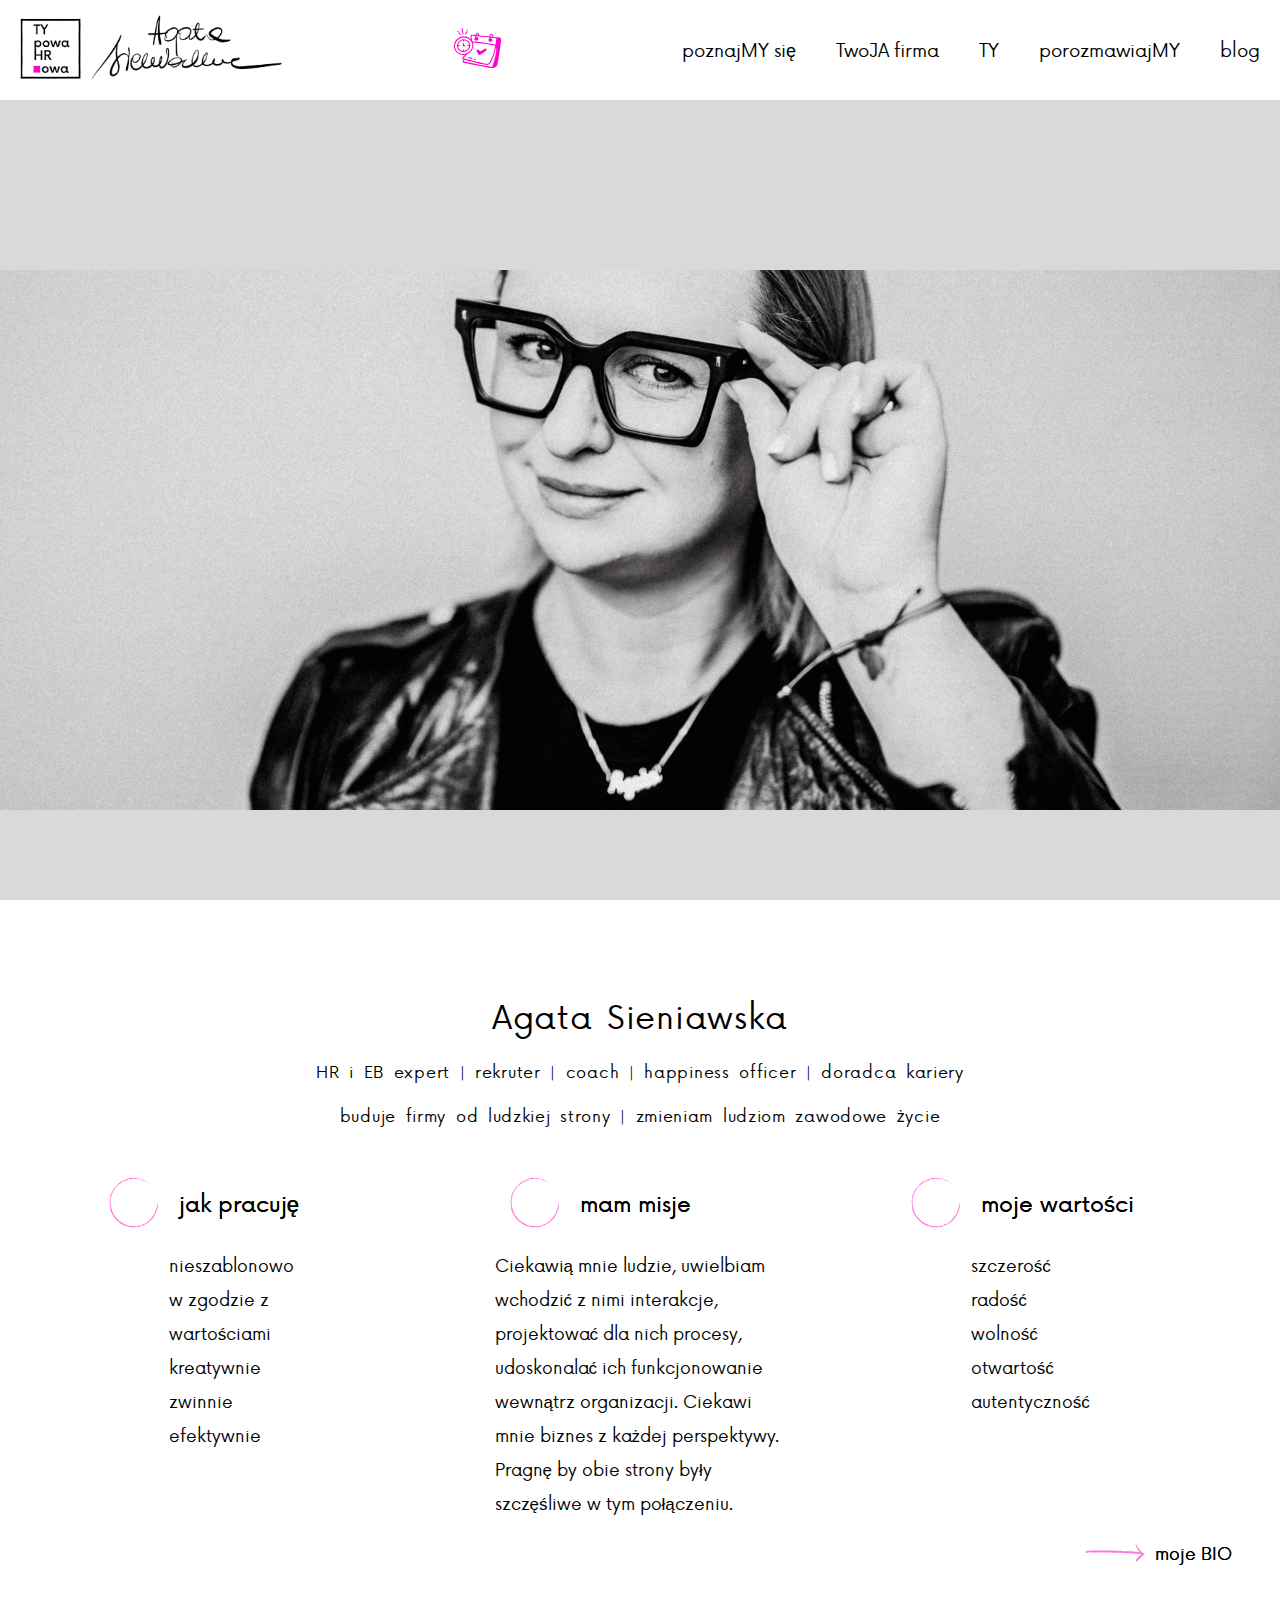
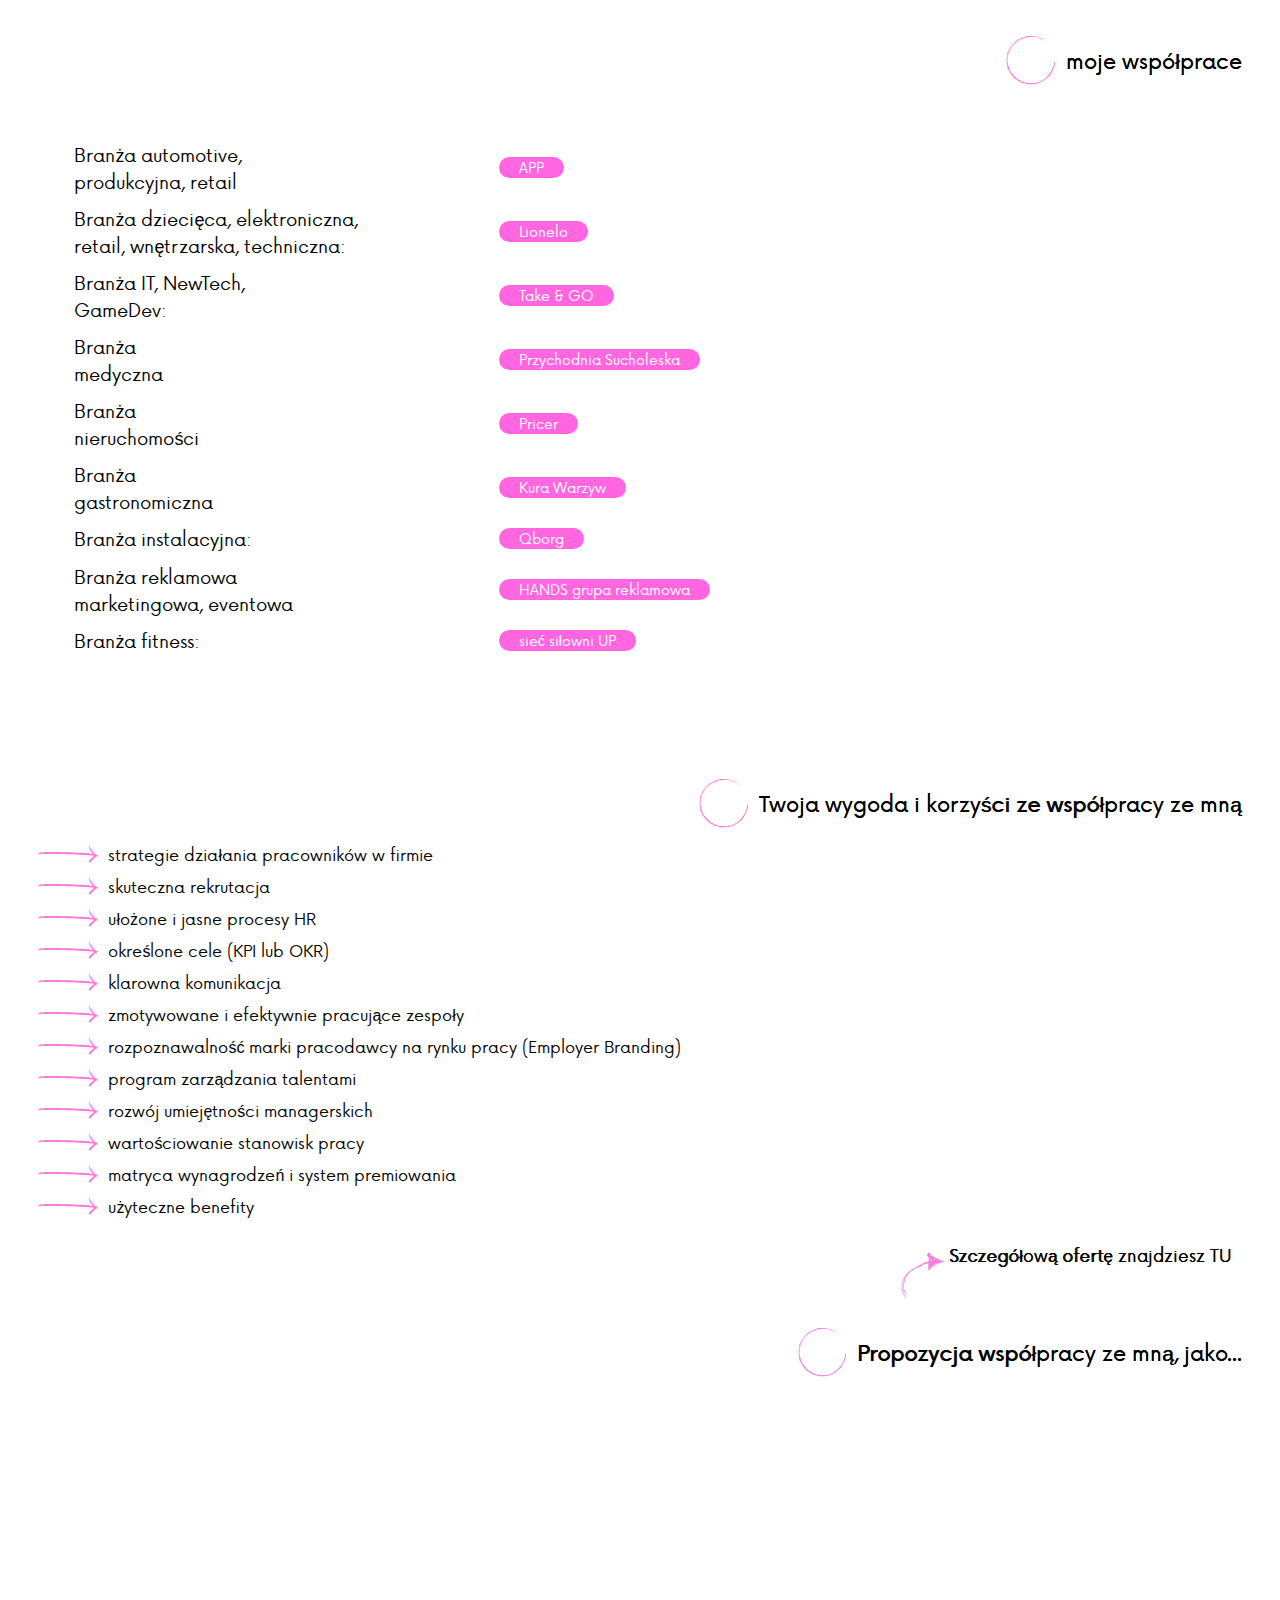
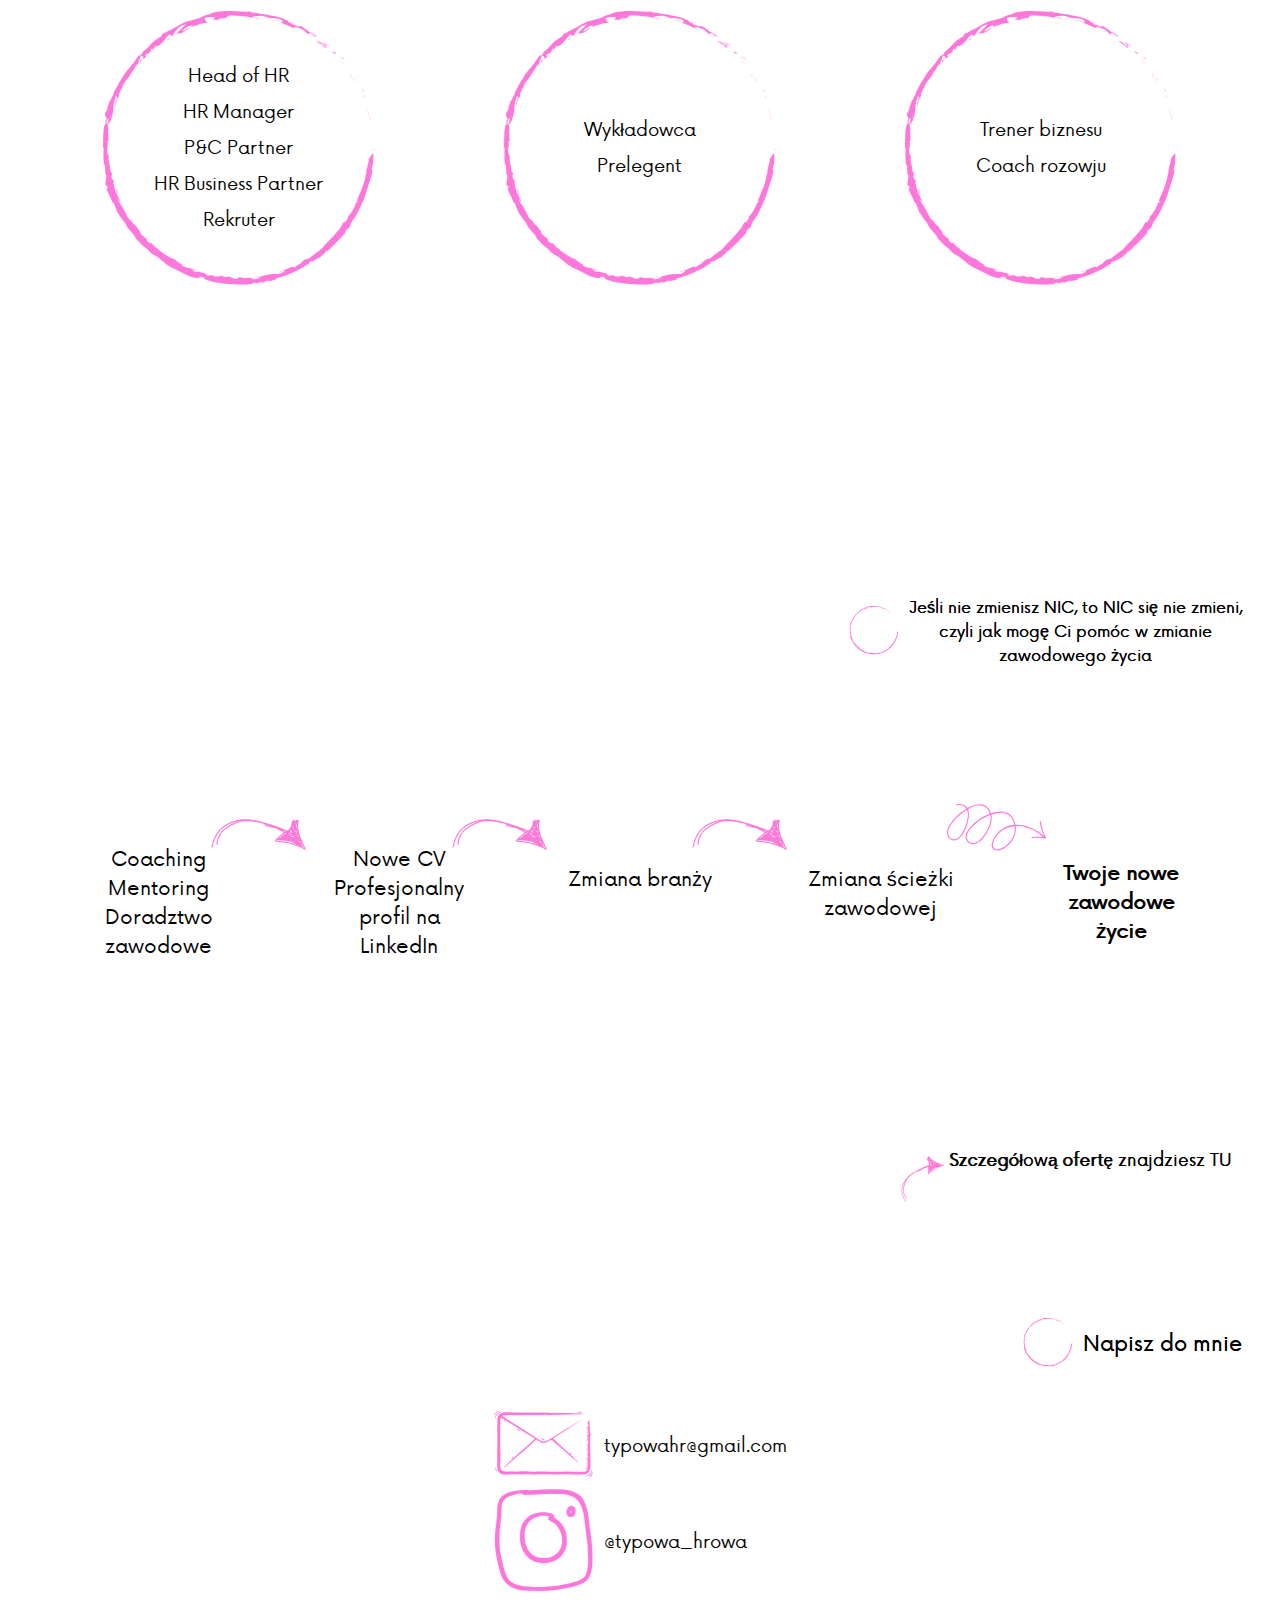
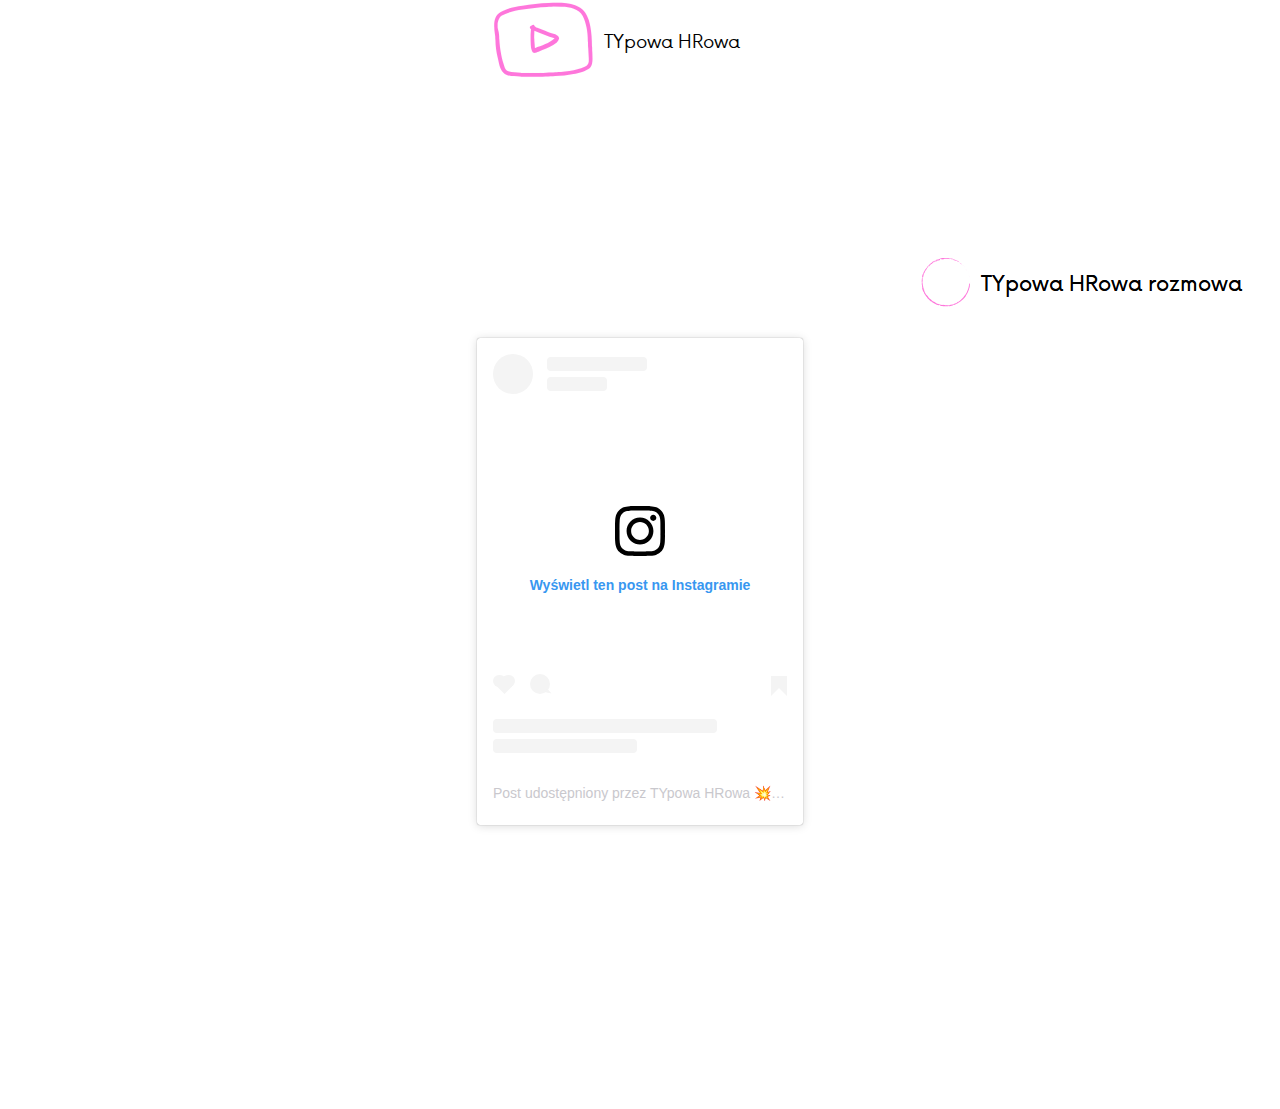
==== commit 022b513f: "style: touch" ====
--- a/index.html
+++ b/index.html
@@ -415,7 +415,6 @@
       <div class="bio">
         <img class="photoBio" src="img/Agatka2.png" alt="Serdecznie uśmiechająca sie Agata" />
         <section class="bio__description">
-
           <svg class="closeSvg" x="0px" y="0px" viewBox="0 0 24 24">
             <path
               d="M 12 0 C 5.371094 0 0 5.371094 0 12 C 0 18.628906 5.371094 24 12 24 C 18.628906 24 24 18.628906 24 12 C 24 5.371094 18.628906 0 12 0 Z M 17.390625 15.429688 L 15.429688 17.390625 L 12 13.960938 L 8.570313 17.390625 L 6.609375 15.429688 L 10.039063 12 L 6.609375 8.570313 L 8.570313 6.609375 L 12 10.039063 L 15.429688 6.609375 L 17.390625 8.570313 L 13.960938 12 Z">
@@ -1328,8 +1327,7 @@
 
 
 
-                <img class="offer__icon offer__logoQuestion" src="./img/TYpowa HRowa logo_Agatka.svg"
-                  alt="Ikona Typowa HRowa">
+                <img class="offer__icon " src="./img/TYpowa HRowa logo_Agatka.svg" alt="Ikona Typowa HRowa">
 
 
               </div>
@@ -1561,8 +1559,7 @@
                     <a href="https://www.linkedin.com/in/agatasieniawska/">Agata Sieniawska</a>
                   </div>
                 </div>
-                <img class="offer__icon offer__logoQuestion" src="./img/TYpowa HRowa logo_Agatka.svg"
-                  alt="Ikona Typowa HRowa">
+                <img class="offer__icon " src="./img/TYpowa HRowa logo_Agatka.svg" alt="Ikona Typowa HRowa">
               </div>
 
             </div>
--- a/css/typowaHR.css
+++ b/css/typowaHR.css
@@ -135,8 +135,8 @@
     -webkit-box-pack: start;
         -ms-flex-pack: start;
             justify-content: start;
-    -ms-touch-action: double-tap-zoom;
-        touch-action: double-tap-zoom;
+    overflow-x: hidden;
+    overflow-y: auto;
   }
 }
 @media (orientation: landscape) and (max-width: 720px) {
@@ -246,6 +246,7 @@
   background-image: url("../img/clickMe.svg");
   background-repeat: no-repeat;
   background-size: cover;
+  background-position: center;
   display: -webkit-box;
   display: -ms-flexbox;
   display: flex;
@@ -287,13 +288,6 @@
 @media (max-width: 720px) {
   .offer__icon--question {
     height: 100px;
-  }
-}
-
-@media (max-width: 720px) {
-  .offer__logoQuestion {
-    position: absolute;
-    bottom: 80px;
   }
 }
 
@@ -734,9 +728,10 @@
 }
 
 .header__wrapPerson {
-  position: sticky;
+  position: absolute;
   top: 30%;
   height: 60%;
+  width: 100%;
   background: url("../img/Agatka1.png") center -220px/cover no-repeat;
 }
 @media screen and (max-width: 1024px) {
@@ -747,7 +742,6 @@
 @media screen and (orientation: portrait) {
   .header__wrapPerson {
     height: 40%;
-    background: url("../img/TypowoAgata.png");
     background-size: cover;
     background-position: center;
     background-repeat: no-repeat;
@@ -989,9 +983,9 @@
   -webkit-box-align: center;
       -ms-flex-align: center;
           align-items: center;
-  -webkit-box-pack: center;
-      -ms-flex-pack: center;
-          justify-content: center;
+  -webkit-box-pack: start;
+      -ms-flex-pack: start;
+          justify-content: start;
   background-color: #f8f8f8;
 }
 @media (max-width: 1023px) and (orientation: portrait) {
@@ -1017,7 +1011,7 @@
 }
 
 .bio__description {
-  margin: 20px;
+  margin: 5px 20px;
   -ms-flex-negative: 1;
       flex-shrink: 1;
   max-height: 70%;
@@ -1349,11 +1343,15 @@
           justify-content: center;
   -ms-touch-action: pan-x;
       touch-action: pan-x;
+  -ms-touch-action: pan-y;
+      touch-action: pan-y;
 }
 
 .carousel-slide * {
   -ms-touch-action: pan-x;
       touch-action: pan-x;
+  -ms-touch-action: pan-y;
+      touch-action: pan-y;
 }
 
 .carousel-button {
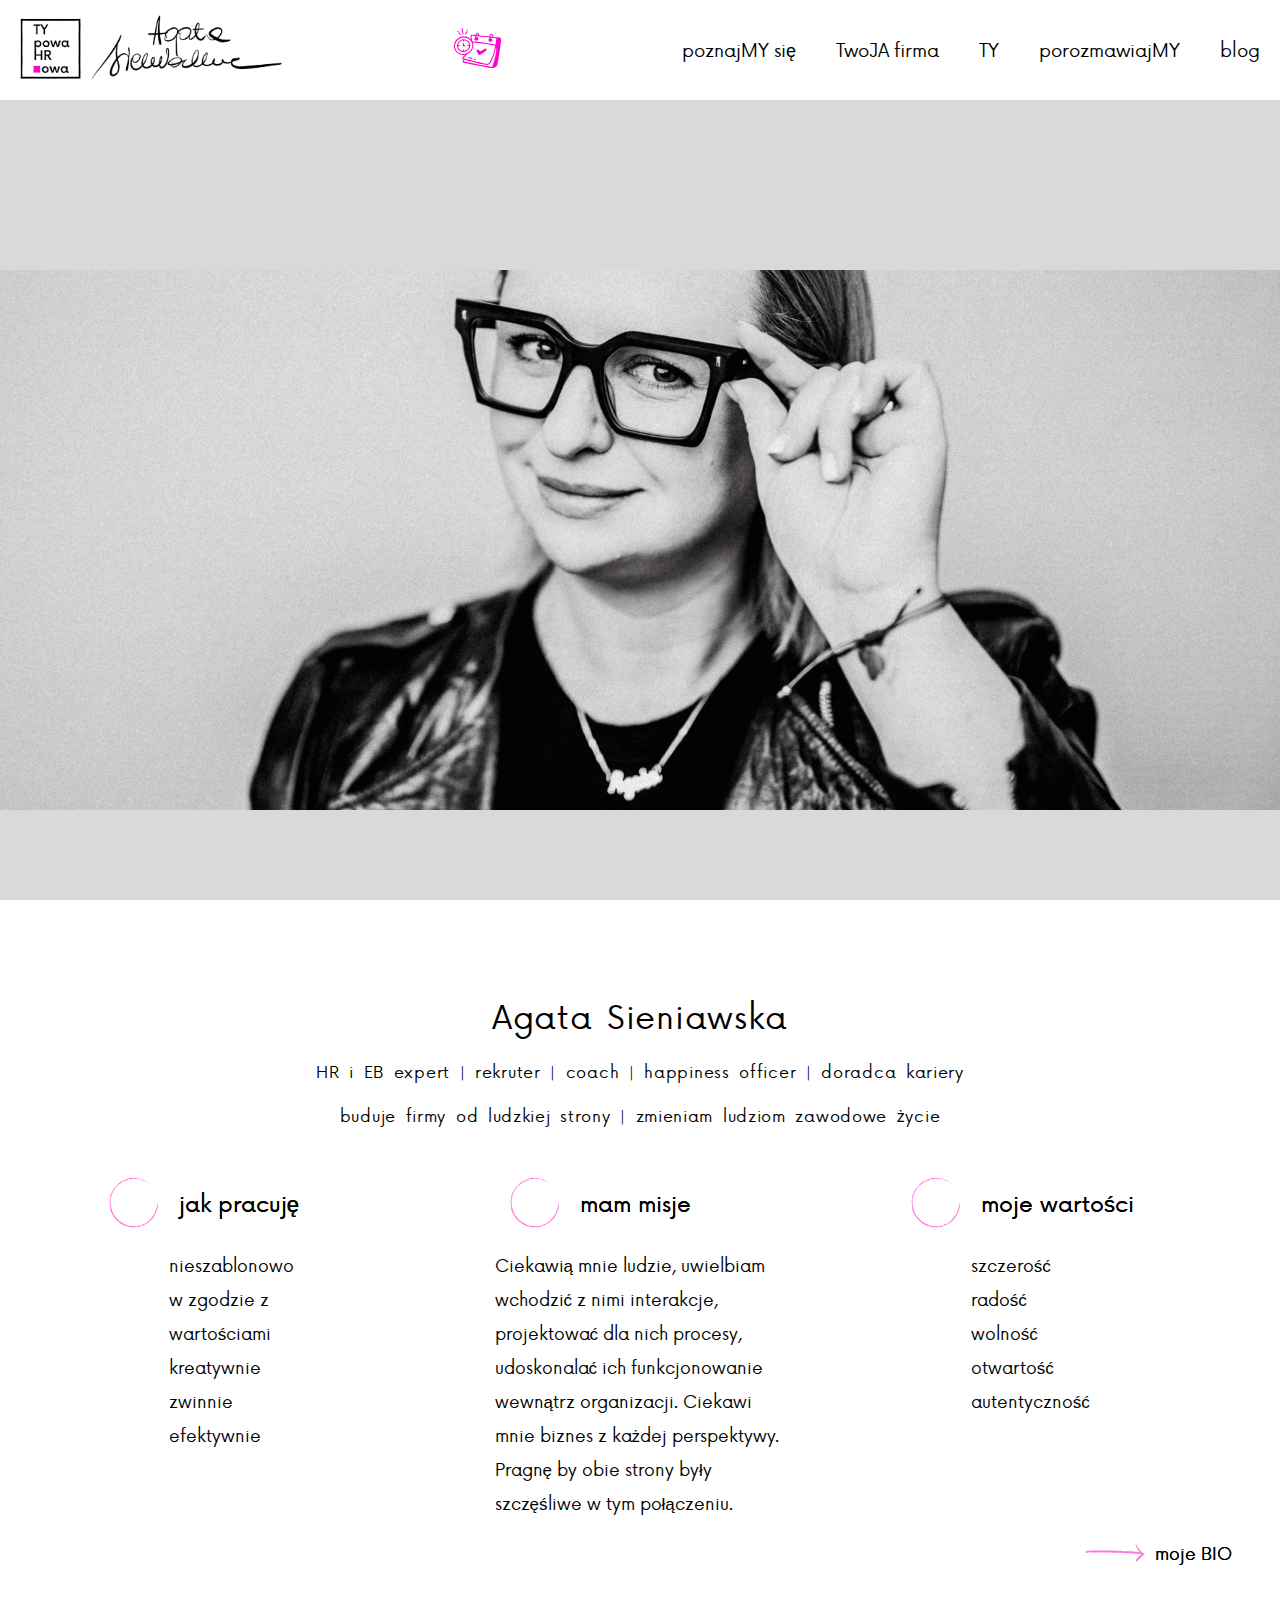
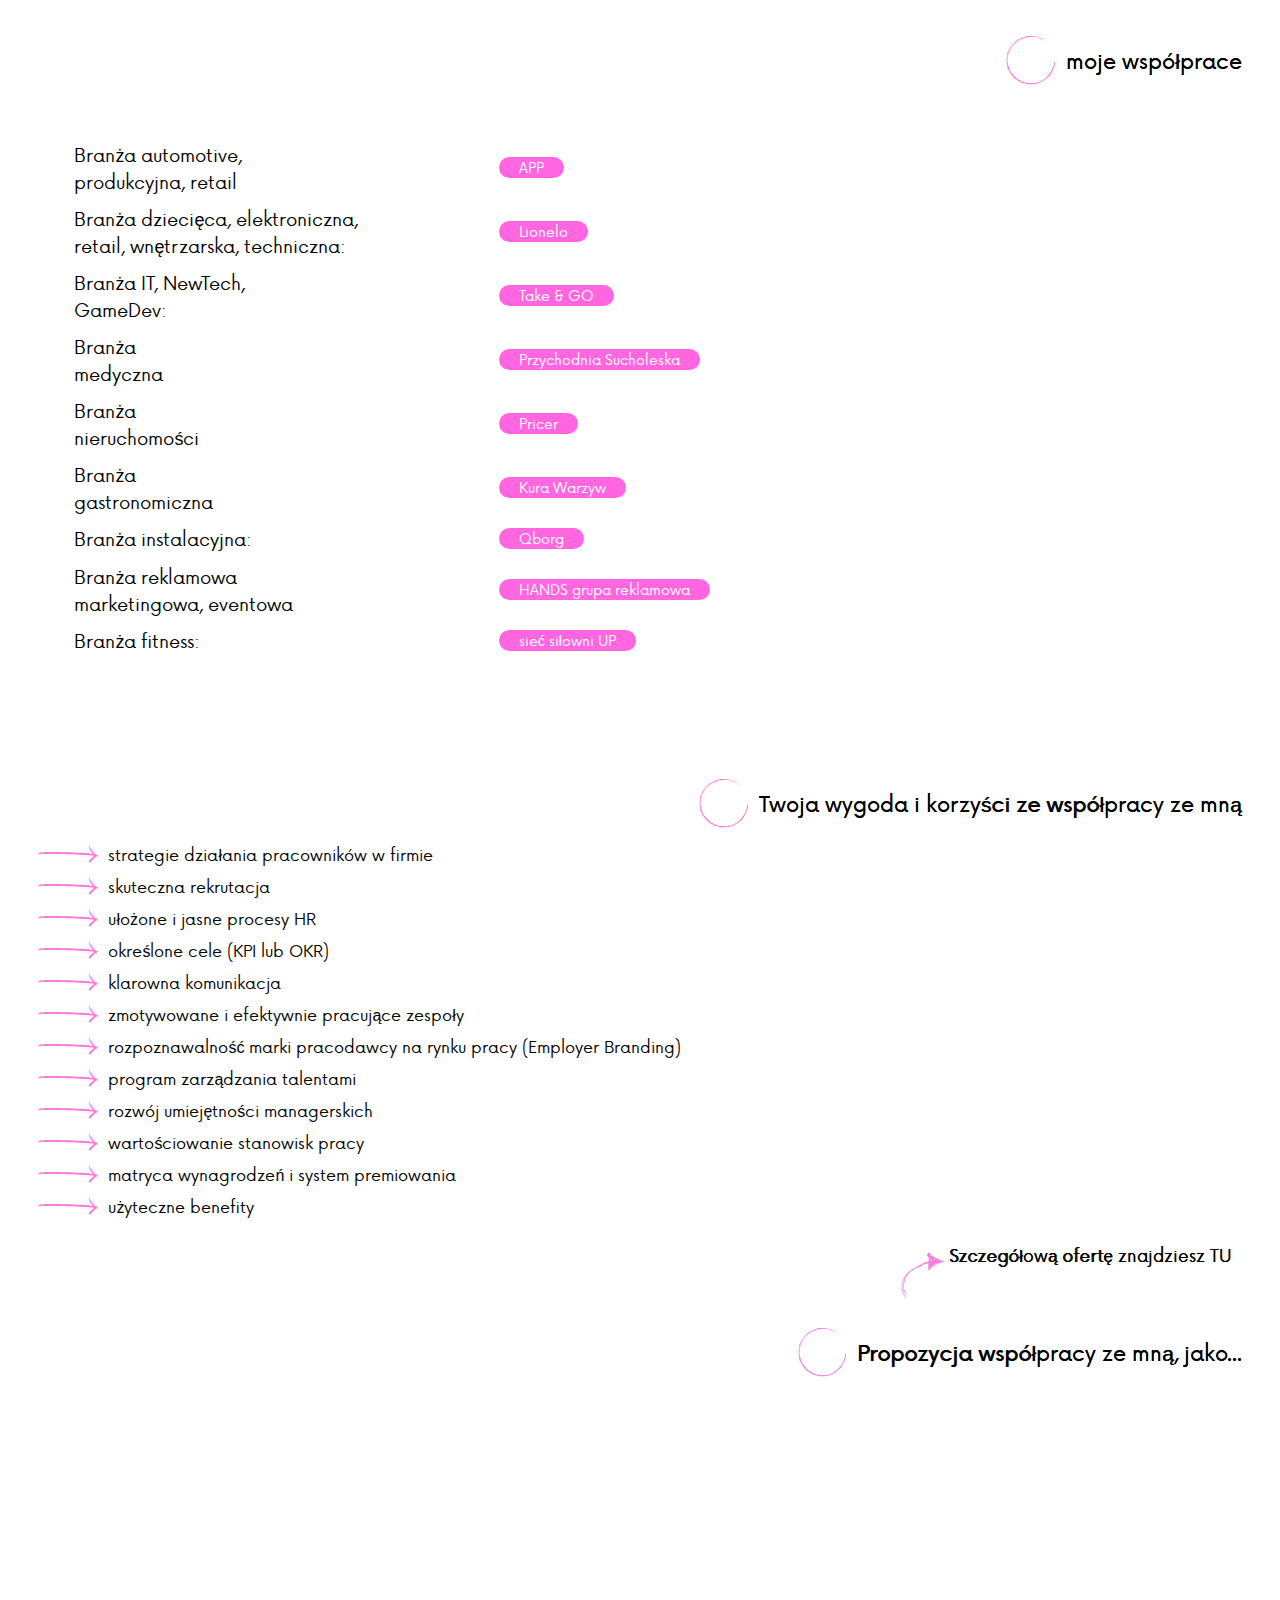
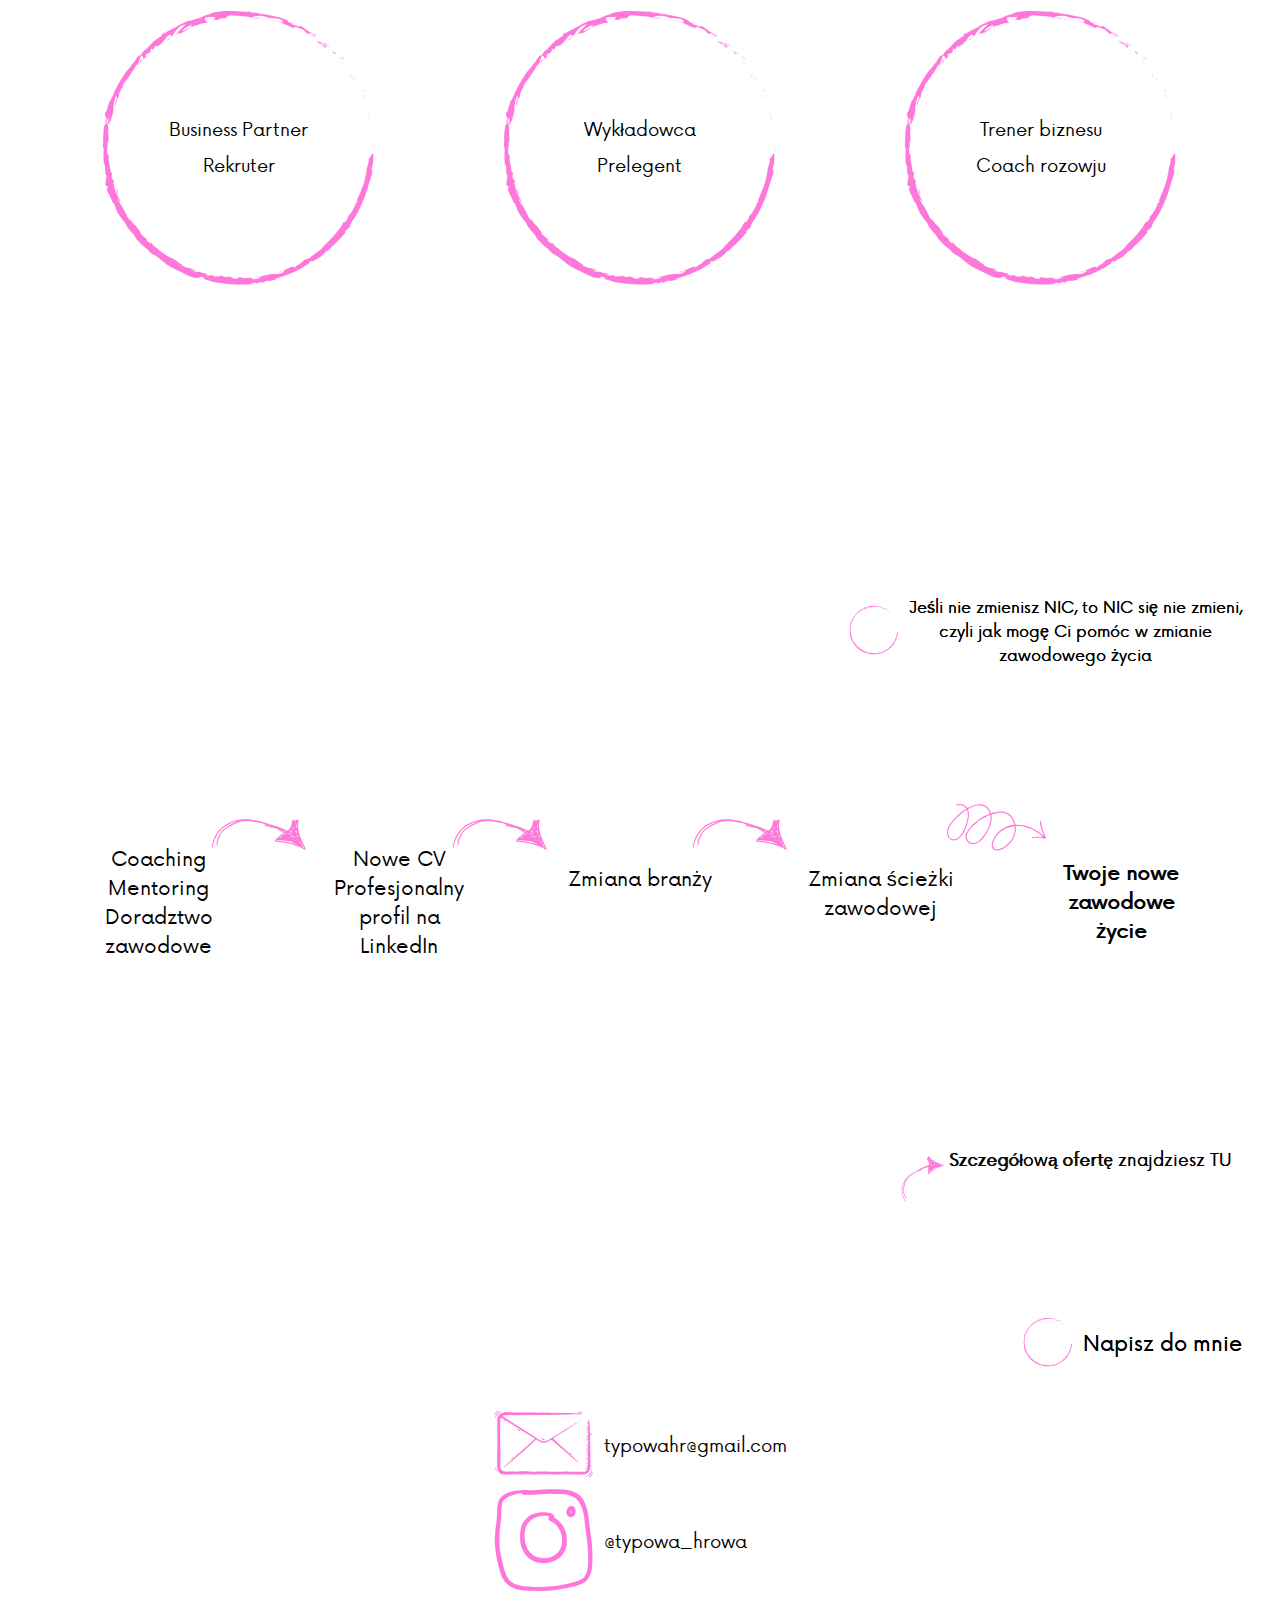
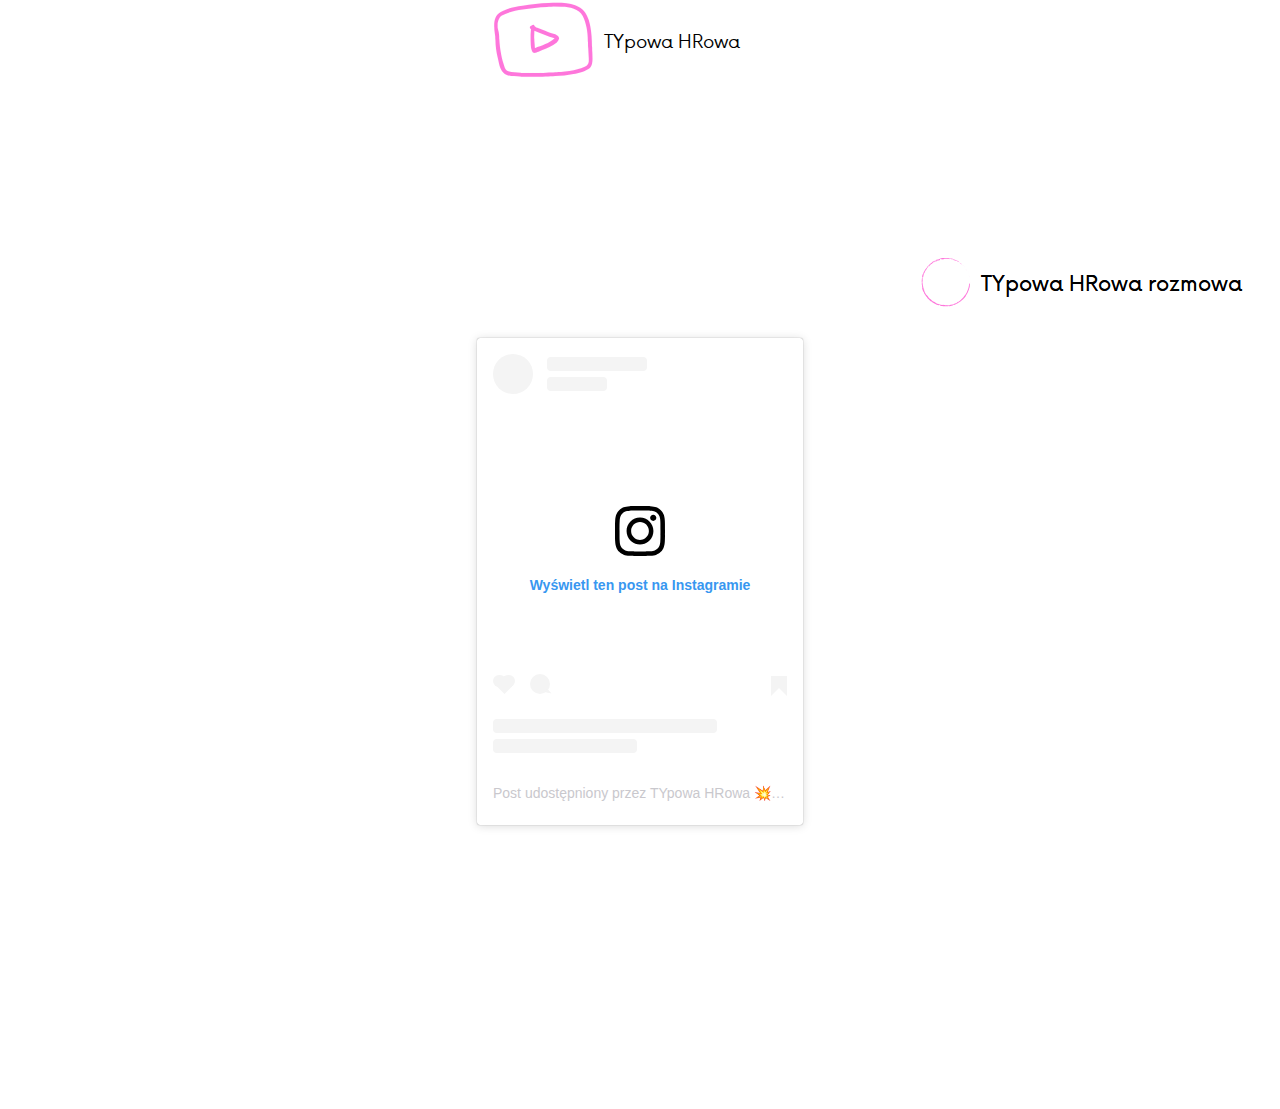
==== commit 0c0bc9ab: "refactor: cooperationMe__meProposal" ====
--- a/index.html
+++ b/index.html
@@ -347,9 +347,6 @@
       <div class="header__person">
       </div>
     </div>
-
-
-
   </header>
   <main>
     <section id="poznajMYsie" class="aboutMe sectionNav ">
@@ -420,33 +417,66 @@
               d="M 12 0 C 5.371094 0 0 5.371094 0 12 C 0 18.628906 5.371094 24 12 24 C 18.628906 24 24 18.628906 24 12 C 24 5.371094 18.628906 0 12 0 Z M 17.390625 15.429688 L 15.429688 17.390625 L 12 13.960938 L 8.570313 17.390625 L 6.609375 15.429688 L 10.039063 12 L 6.609375 8.570313 L 8.570313 6.609375 L 12 10.039063 L 15.429688 6.609375 L 17.390625 8.570313 L 13.960938 12 Z">
             </path>
           </svg>
-          <p>
-            Nazywam się <span>Agata Sieniawska</span> i od 7 lat prowadzę
-            firmę
-            <span>TYpowa HRowa.</span>
+          <p class="bio__title">
+            TYpowa HRowa – Twój Partner w HR i Rozwoju Biznesu
           </p>
           <p>
-            13-letnie doświadczenie we w spółpracy <br />
-            z międzynarodowymi korporacjami, średnimii małymi firmami z
-            różnych branż, start up'ami <br />i softwarehouse'ami pozwala
-            mipodejść do rozwiązań HR wielowymiarowo.
+            Od 8 lat działam jako TYpowa HRowa, wykorzystując 14-letnie doświadczenie w branży HR, aby wspierać firmy i
+            ludzi w osiąganiu ich celów.
+          </p>
+          <ul class="offer__wrapList">
+            <li class="bio__list">
+              <p><span>Rekrutuję, buduję HR, rozwijam i skaluję firmy</span> – od startupów po
+                międzynarodowe
+                korporacje.</p>
+            </li>
+            <li class="bio__list">
+              <p><span>Wdrażam strategie HR</span> – wspieram organizacje w zatrudnieniach,
+                zwolnieniach oraz
+                budowaniu relacji między pracownikami.</p>
+            </li>
+            <li class="bio__list">
+              <p><span>Employer Branding</span> – dbam o wizerunek Twojej marki na rynku pracy,
+                przyciągając
+                najlepszych talentów.</p>
+            </li>
+            <li class="bio__list">
+              <p><span>Coaching dla kadry managerskiej</span> – pomagam liderom rozwijać
+                umiejętności
+                przywódcze i zarządzania zespołami.</p>
+            </li>
+            <li class="bio__list">
+              <p><span>Szkolenia z kompetencji miękkich</span> – wspieram rozwój umiejętności
+                interpersonalnych i
+                komunikacyjnych pracowników.</p>
+            </li>
+            <li class="bio__list">
+              <p><span>Wykładowca i mentor</span> – dzielę się wiedzą i doświadczeniem z przyszłymi
+                liderami.
+              </p>
+            </li>
+            <li class="bio__list">
+              <p><span>Doradztwo zawodowe i rozwój kariery</span> – współpracuję z klientami
+                indywidualnymi,
+                wspierając ich w planowaniu ścieżki kariery.
+              </p>
+            </li>
+          </ul>
+          <p>
+            <span>Dlaczego ja?</span>
           </p>
           <p>
-            W drażam strategie HRu, zatrudniam oraz wspieram przy
-            zwolnieniach. Dbam relacjemiędzy pracownikami oraz <br />o
-            rozpoznawalność marki na rynku pracy (Employer Branding),
-            rekrutuję oraz szkolę pracowników.
+            Przez 9 lat współpracowałam z międzynarodowymi korporacjami, średnimi i małymi firmami, startupami oraz
+            softwarehouse’ami. Pozwoliło mi to podejść do rozwiązań HR wielowymiarowo. Interesują mnie ludzie, ich
+            motywacje oraz sposób funkcjonowania w organizacji. Lubię tworzyć, budować i kreować biznesową
+            rzeczywistość.
           </p>
           <p>
-            Interesują mnie ludzie, uwielbiam wchodzić <br />z nimi
-            interakcje, projektować dlanich procesy, udoskonalać ich
-            funkcjonowanie wewnątrz organizacji. Lubiębudować, tworzyć i
-            kreować biznesową rzeczywistość.
+            <span>Gotowy na zmiany?</span>
           </p>
-          <p>
-            Jednym słowem - jestem działaczem <br />i jeżeli stawiasz na
-            odważnych <br />i chcesz aby zdjąć Tobie temat związany <br />z
-            ludźmi w Twojej firmie, będziemy mieli <br />o czym rozmawiać.
+          <p>Jeżeli szukasz odważnych rozwiązań i chcesz zdjąć z siebie ciężar zarządzania zasobami ludzkimi – zapraszam
+            do kontaktu.</p>
+          <p>Jeśli chcesz zmienić pracę / ścieżkę kariery / osiągnąć awans, porozmawiajMY.
           </p>
         </section>
       </div>
@@ -1155,10 +1185,7 @@
       <div class="cooperationMe__meProposal">
         <div class="cooperationMe__hoopPink">
           <ul>
-            <li class="cooperationMe__description">Head of HR</li>
-            <li class="cooperationMe__description">HR Manager</li>
-            <li class="cooperationMe__description">P&C Partner</li>
-            <li class="cooperationMe__description">HR Business Partner</li>
+            <li class="cooperationMe__description">Business Partner</li>
             <li class="cooperationMe__description">Rekruter</li>
           </ul>
         </div>
--- a/css/typowaHR.css
+++ b/css/typowaHR.css
@@ -998,7 +998,7 @@
 }
 
 .photoBio {
-  height: 30rem;
+  height: 20rem;
   margin: 20px;
   border-radius: 10px;
 }
@@ -1014,17 +1014,17 @@
   margin: 5px 20px;
   -ms-flex-negative: 1;
       flex-shrink: 1;
-  max-height: 70%;
+  max-height: 75%;
   overflow: auto;
 }
 @media (orientation: landscape) {
   .bio__description {
-    max-width: 60%;
+    max-width: 70%;
     max-height: 85%;
   }
 }
 .bio__description p {
-  font-size: 1.6rem;
+  font-size: 1.4rem;
   line-height: 2em;
 }
 @media (max-width: 1024px) {
@@ -1034,9 +1034,9 @@
   }
 }
 .bio__description span {
-  font-size: 2.5rem;
+  font-size: 1.6rem;
   line-height: 2em;
-  font-weight: bold;
+  text-shadow: 0.1px 0.1px;
 }
 @media (max-width: 1024px) {
   .bio__description span {
@@ -1054,6 +1054,18 @@
     width: 1.4rem;
     height: 1.4rem;
   }
+}
+
+.bio__description .bio__title {
+  font-size: 18px;
+  margin: 5px 0;
+  text-shadow: 0.1px 0.1px;
+}
+
+.bio__list {
+  margin: 2px 30px;
+  width: 80%;
+  list-style: disc;
 }
 
 .cooperationMe {
